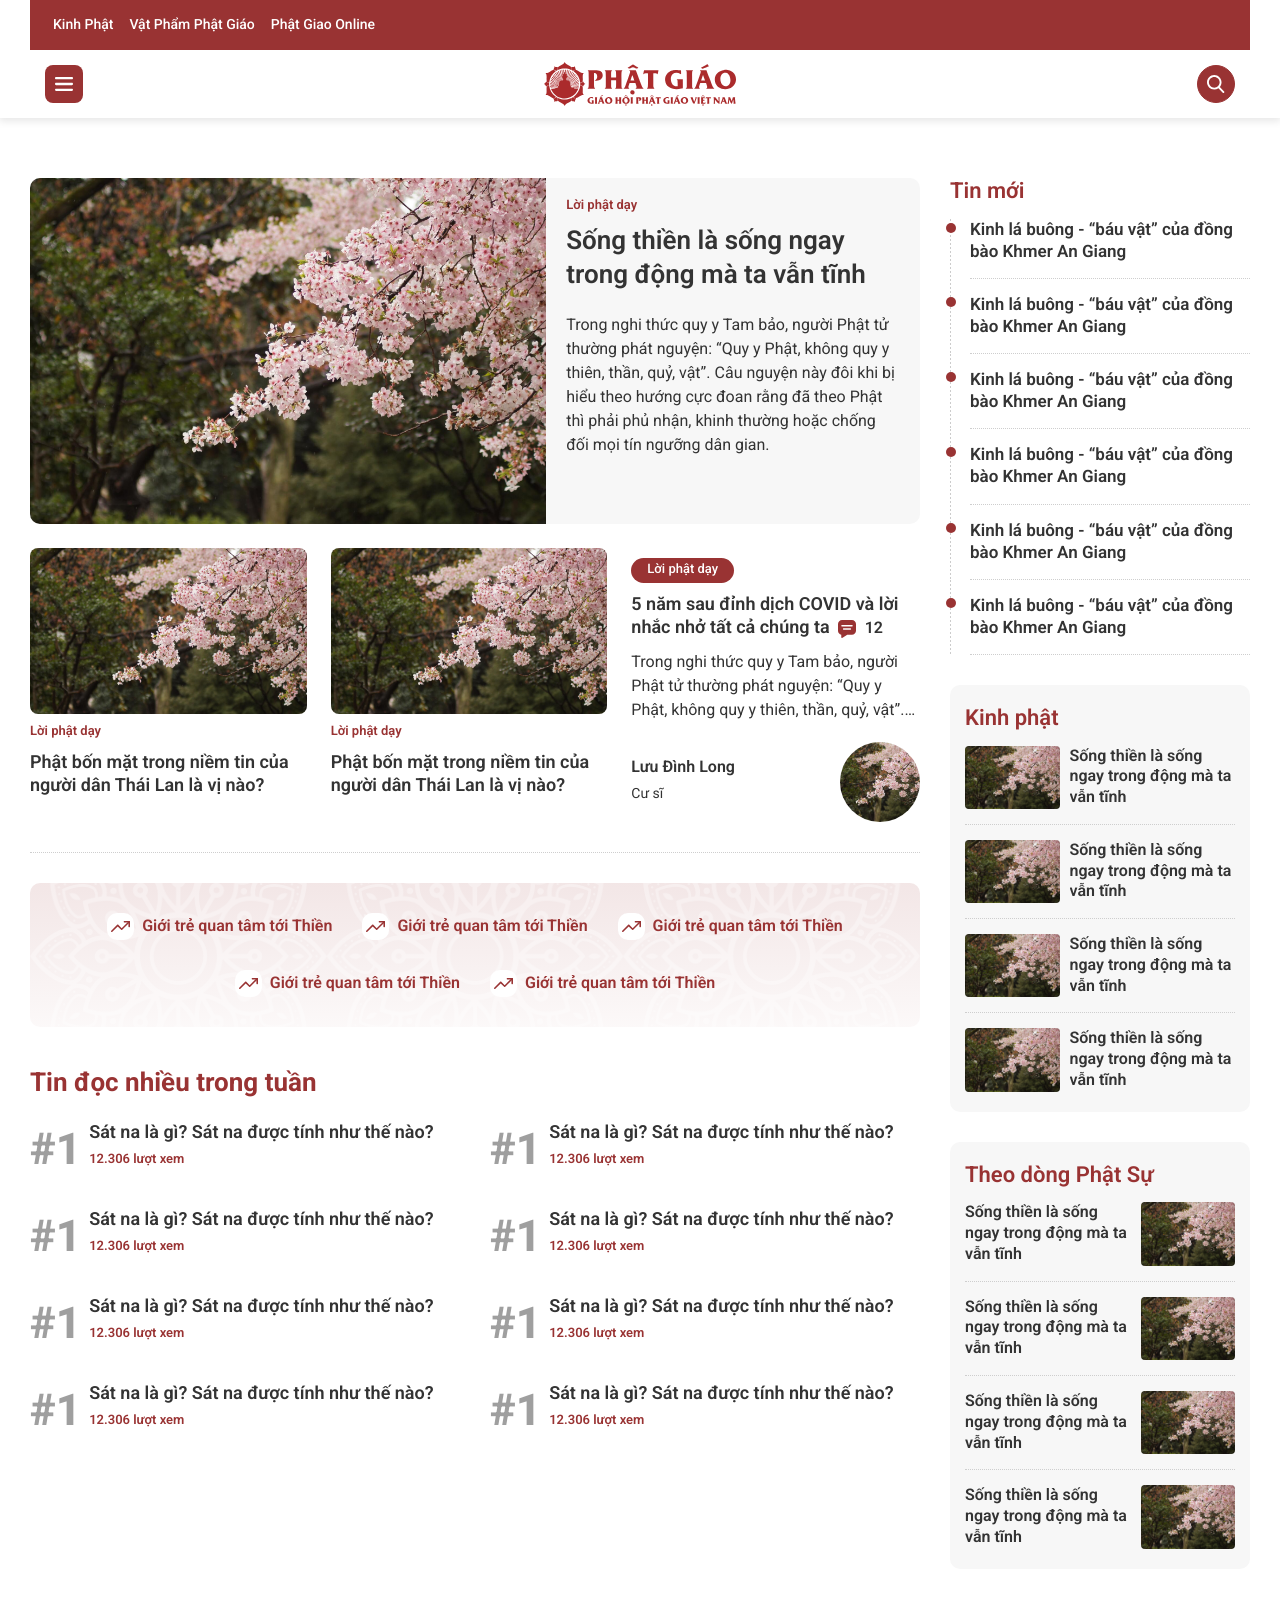
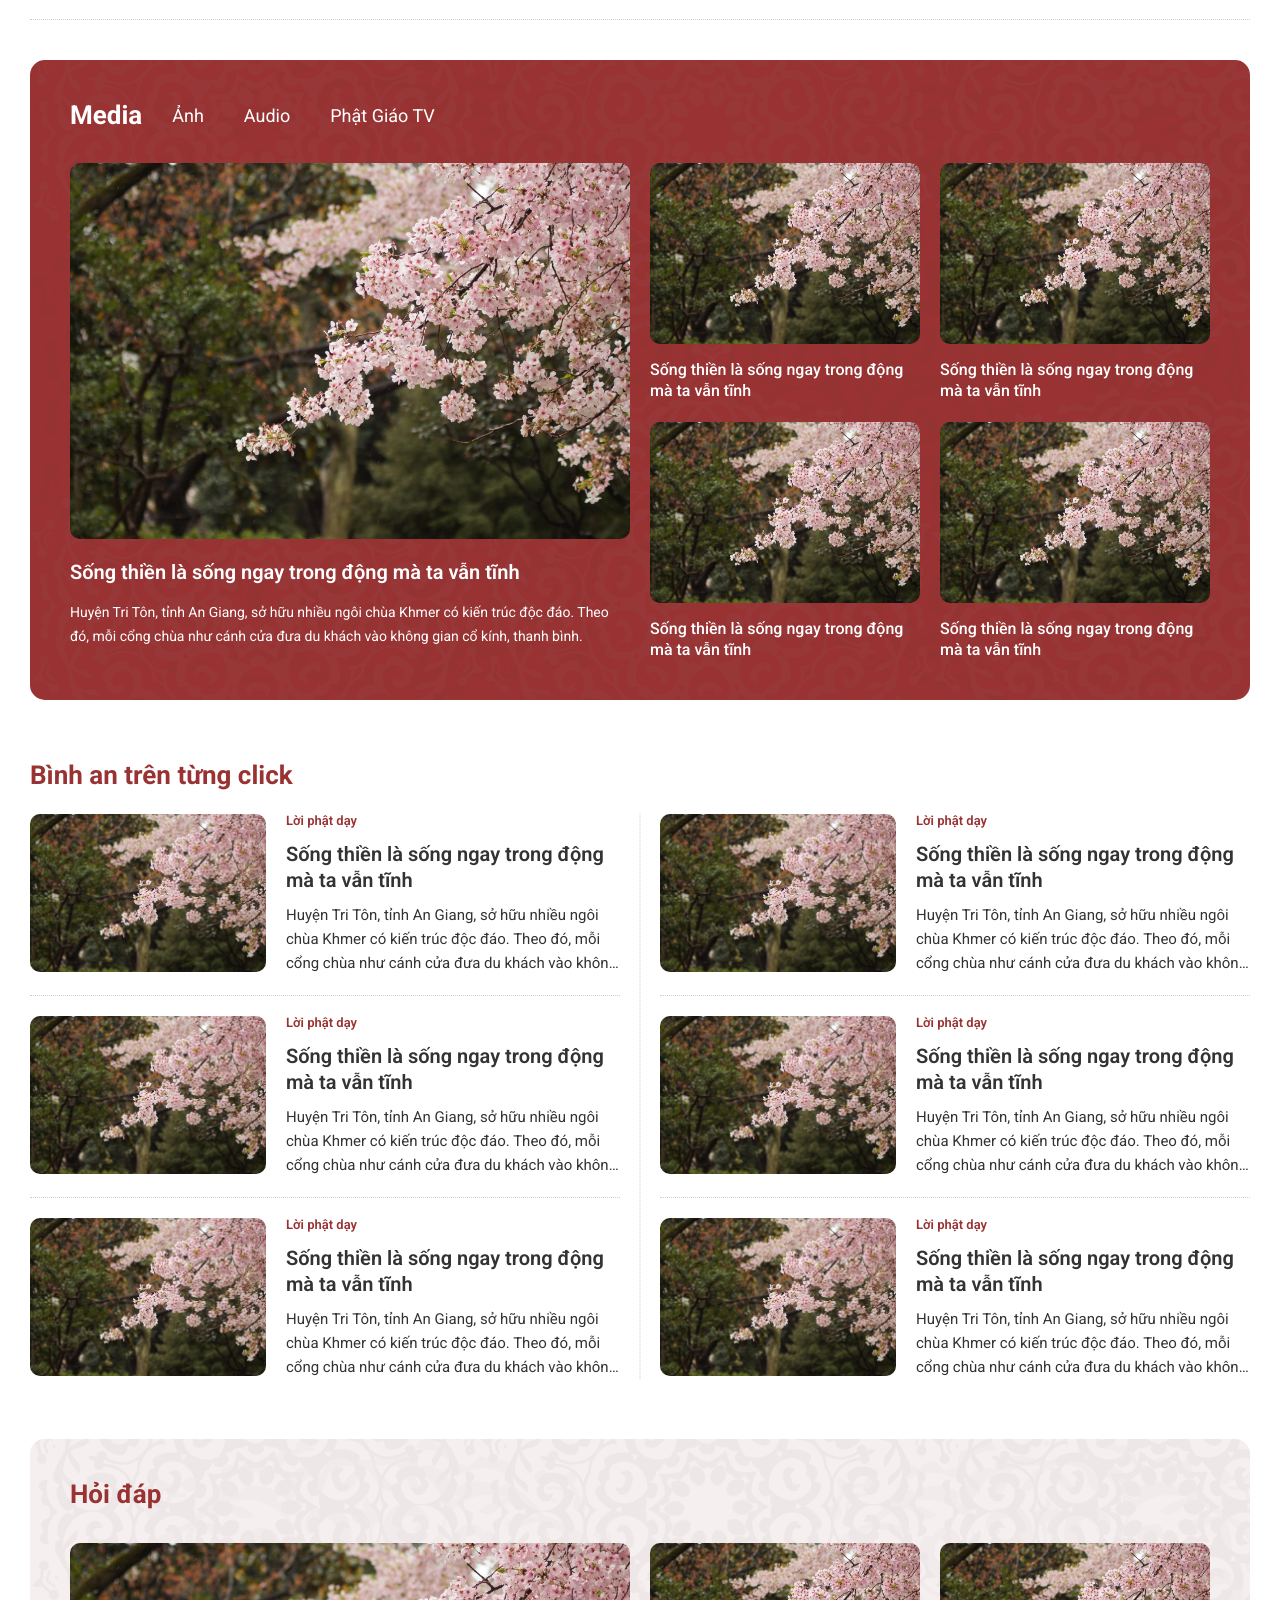
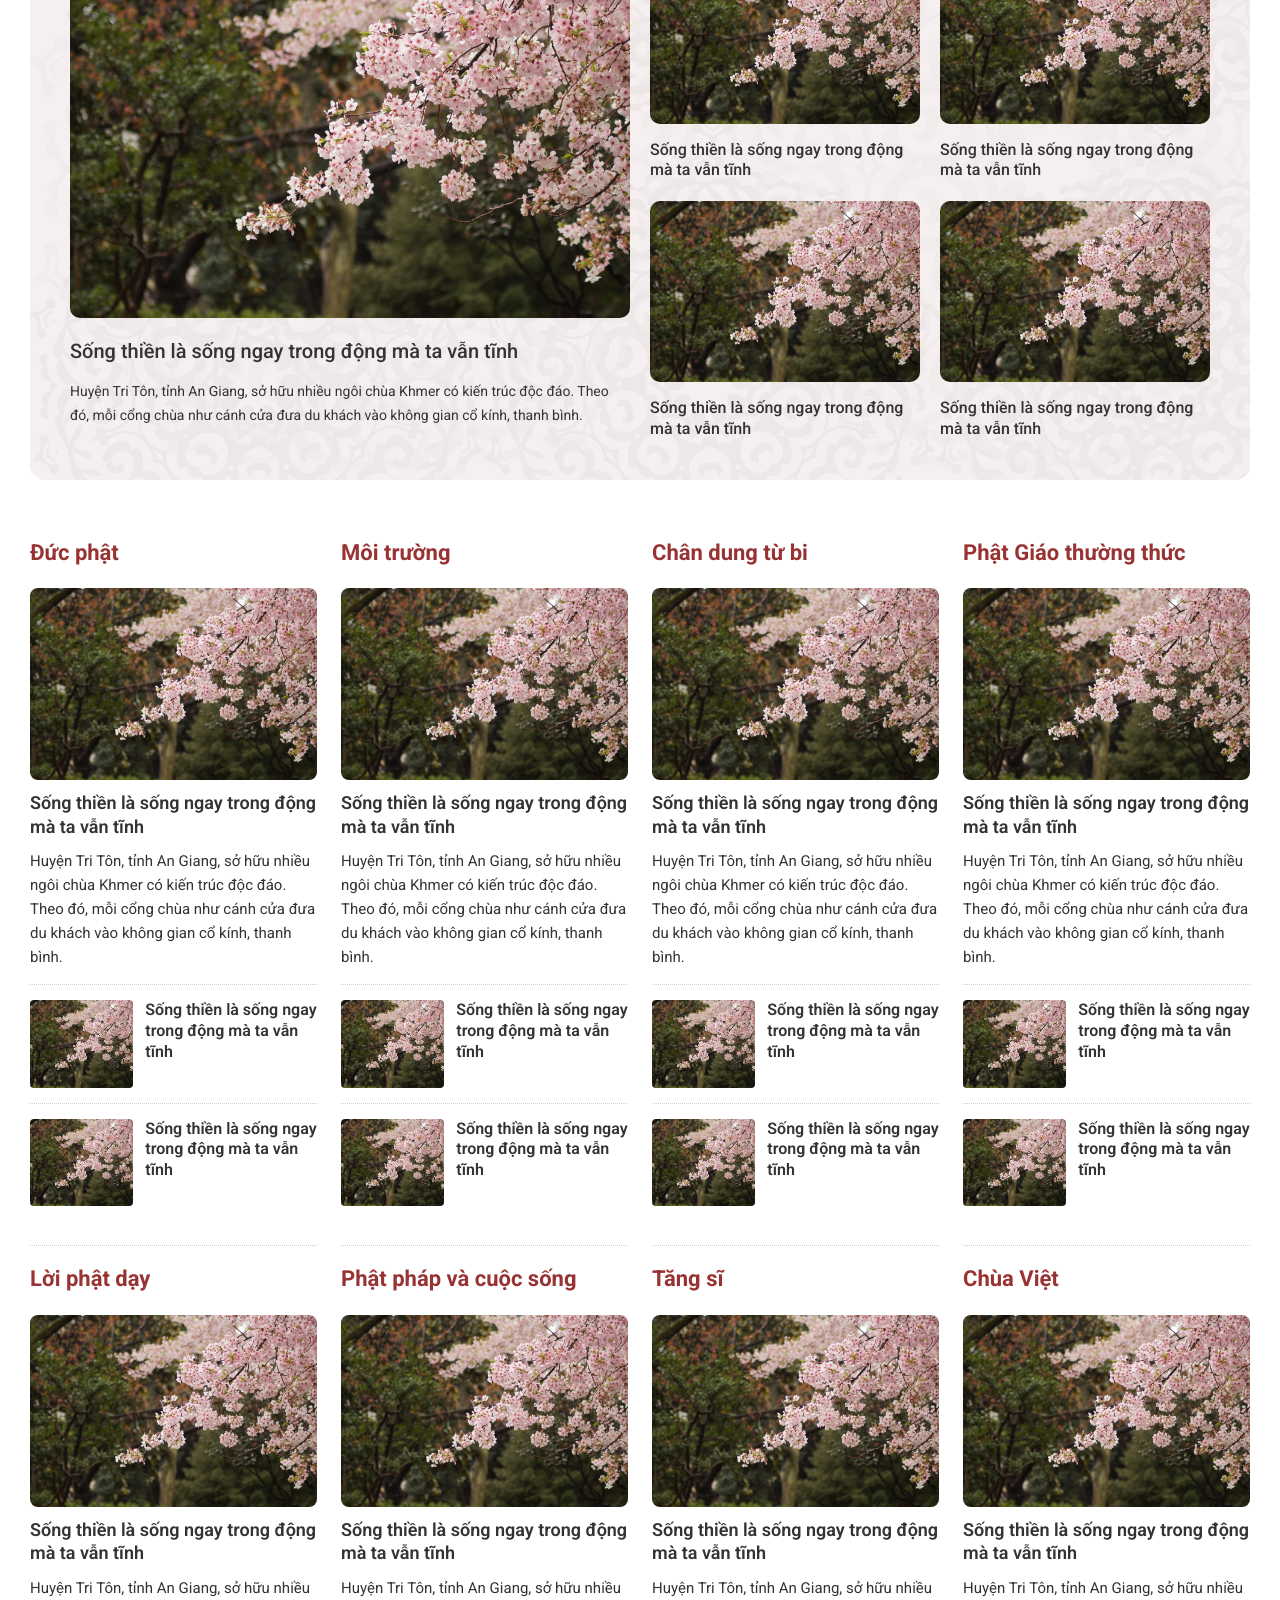
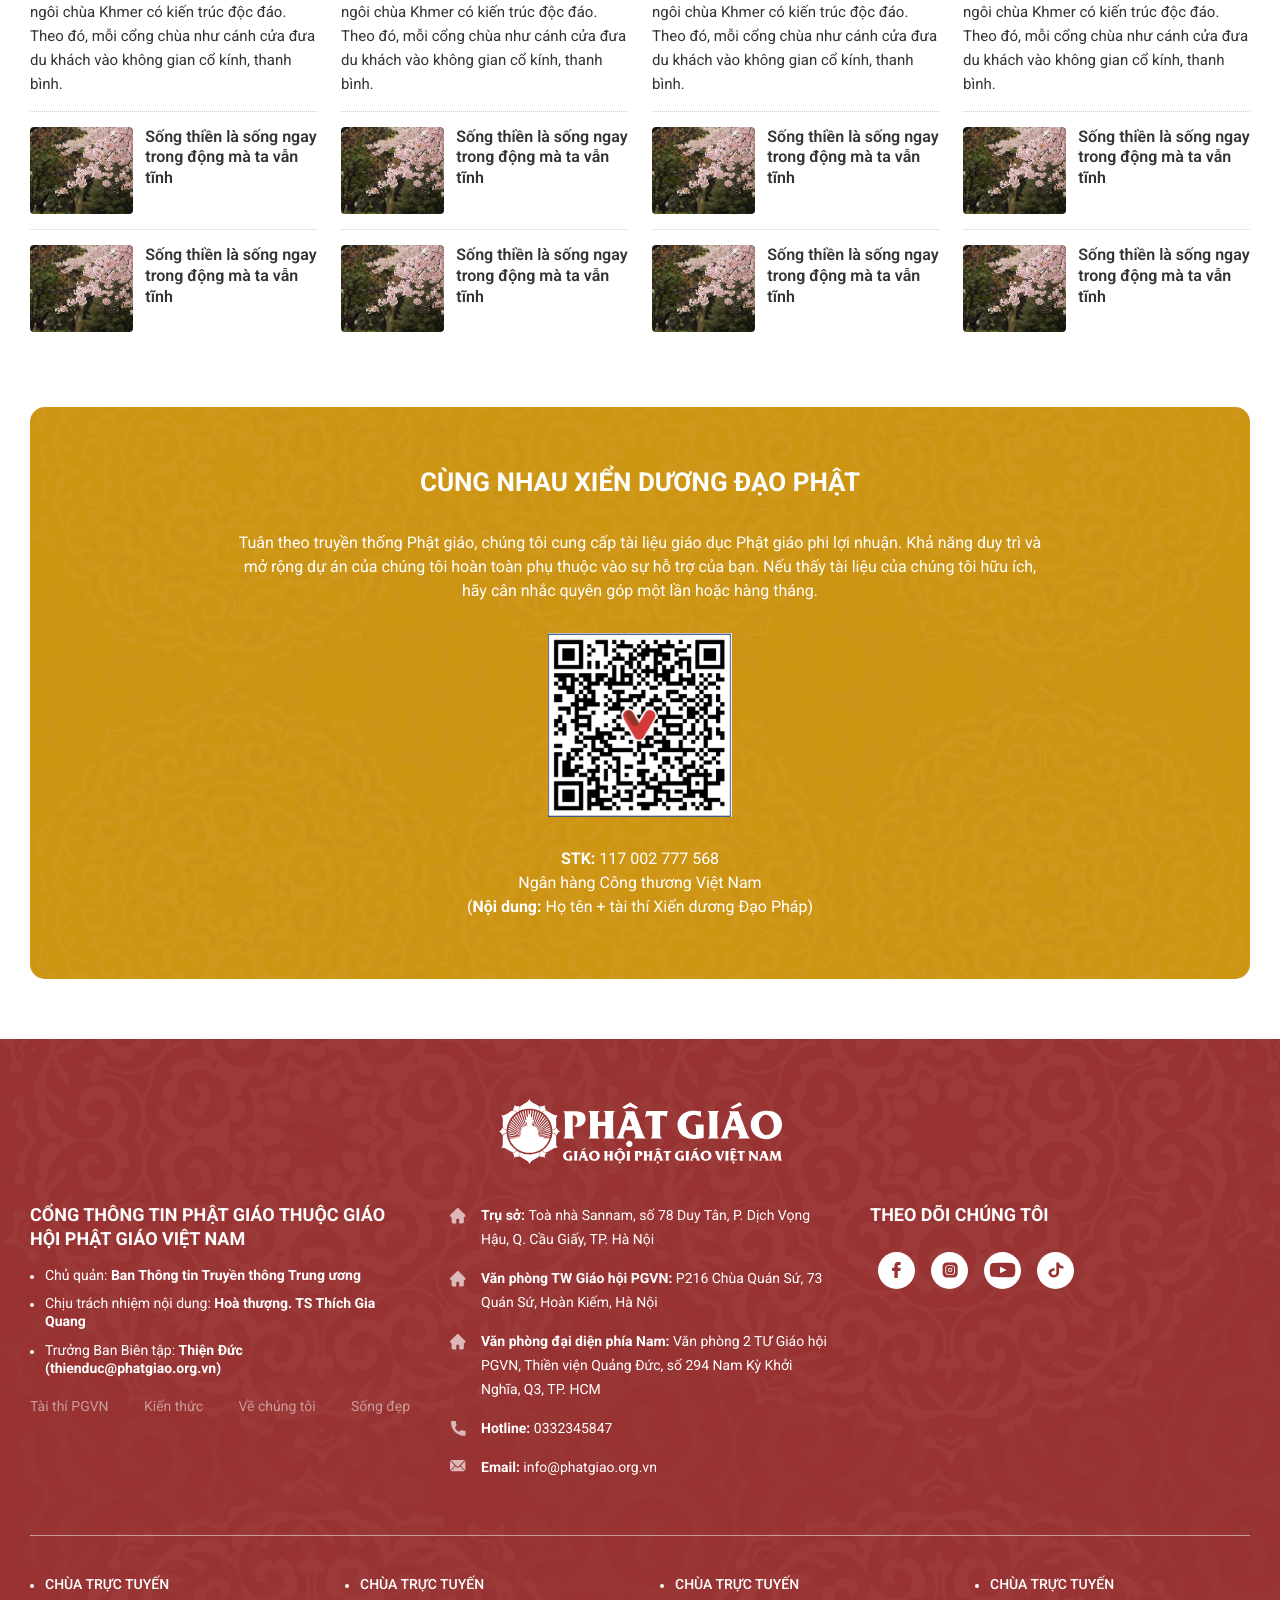
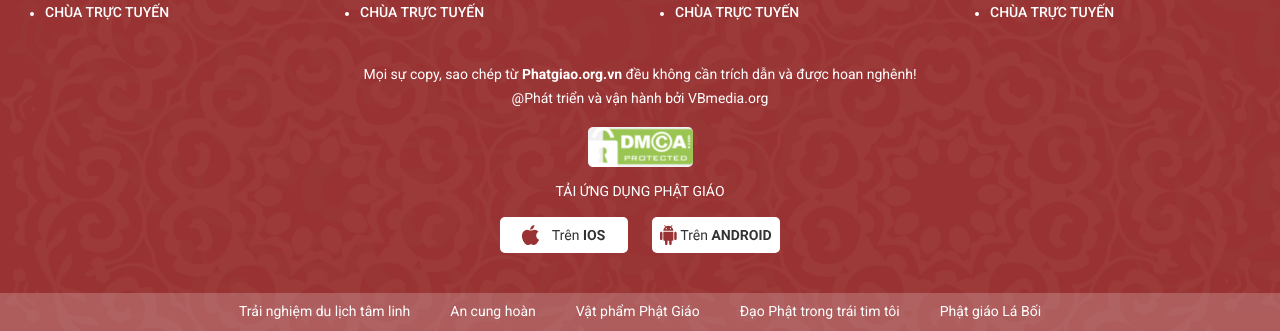
==== index.html @ 1880392a "8/9" ====
<!DOCTYPE html>
<html lang="vi">
    <head>
        <meta charset="UTF-8" />
        <meta http-equiv="X-UA-Compatible" content="IE=edge" />
        <meta name="viewport" content="width=device-width, initial-scale=1.0" />
        <!-- favicon -->
        <link rel="shortcut icon" href="./images/favicon/favicon.png" type="image/gif" sizes="16x16" />
        <!-- end favicon -->
        <title>Cổng thông tin Phật giáo thuộc Giáo hội Phật giáo Việt Nam</title>
        <!-- font -->
        <link rel="preconnect" href="https://fonts.googleapis.com" />
        <link rel="preconnect" href="https://fonts.gstatic.com" crossorigin />
        <link
            rel="preload"
            href="https://fonts.googleapis.com/css2?family=Roboto:ital,wght@0,100;0,300;0,400;0,500;0,700;0,900;1,100;1,300;1,400;1,500;1,700;1,900&display=swap"
            as="style" onload="this.rel='stylesheet'"
        />
        <!-- end font -->
        <link rel="stylesheet" href="./lib/swiper/swiper-bundle.min.css" />
        <link rel="stylesheet" href="./css/style.css" />
        <script src="./lib/jquery/jquery-3.7.1.min.js"></script>
    </head>

    <body>
        
        <!-- header -->
        <header id="header" class="header relative z-50 shadow js__stickyHeader">
            <!-- pc -->
            <div class="d-3xl-block d-xl-none">
                <div class="header-desk relative z-20">
                    <!-- top -->
                    <div class="header-top bg-white w-wrapper">
                        <div class="header-top__container py-20 w-1220 d-3xl-flex justify-between">
                            <!-- left -->
                            <div class="header-top__left flex-1">
                                <ul class="cate-hot__list d-3xl-flex items-center">
                                    <li class="cate-hot__item">
                                        <a href="#" class="cate-hot__link fs-14 fw-500 text-red-993 capitalize d-3xl-inline-block p-8">Kinh Phật</a>
                                    </li>
                                    <li class="cate-hot__item">
                                        <a href="#" class="cate-hot__link fs-14 fw-500 text-red-993 capitalize d-3xl-inline-block p-8">Vật Phẩm Phật Giáo</a>
                                    </li>
                                    <li class="cate-hot__item">
                                        <a href="#" class="cate-hot__link fs-14 fw-500 text-red-993 capitalize d-3xl-inline-block p-8">Phật Giao Online</a>
                                    </li>
                                </ul>
                            </div>
                            <!-- end left -->
                            
                            <!-- center -->
                            <div class="header-top__center flex-1 d-3xl-flex items-center justify-center">
                                <a href="#" class="logo">
                                    <img src="./images/svg/logo.svg" alt="" class="logo-img">
                                </a>
                            </div>
                            <!-- end center -->
                            
                            <!-- right -->
                            <div class="header-top__right flex-1 d-3xl-flex items-center justify-end">
                                <!-- social -->
                                <ul class="social d-3xl-flex items-center justify-center">
                                    <li class="social-item">
                                        <a href="#" class="social-link">
                                            <img src="./images/svg/fb-red.svg" alt="" class="social-icon">
                                        </a>
                                    </li>
                                    <li class="social-item">
                                        <a href="#" class="social-link">
                                            <img src="./images/svg/insta-red.svg" alt="" class="social-icon">
                                        </a>
                                    </li>
                                    <li class="social-item">
                                        <a href="#" class="social-link">
                                            <img src="./images/svg/ytb-red.svg" alt="" class="social-icon">
                                        </a>
                                    </li>
                                    <li class="social-item">
                                        <a href="#" class="social-link">
                                            <img src="./images/svg/tiktok-red.svg" alt="" class="social-icon">
                                        </a>
                                    </li>
                                    
                                </ul>
                                <!-- end social -->
                            </div>
                            <!-- end right -->
                        </div>
                    </div>
                    <!-- end top -->

                    <!-- menu -->
                    <div class="header-menu bg-white w-wrapper">
                        <div class="header-menu__container w-1220 d-3xl-flex justify-between">
                            <!-- navbar -->
                            <nav class="navbar flex-1">
                                <ul class="navbar-wrapper d-3xl-flex items-center gap-30 justify-between">
                                    <li class="navbar-item">
                                        <a href="#" class="icon-20">
                                            <img src="./images/svg/home-red.svg" alt="" class="">
                                        </a>
                                    </li>
                                    <li class="navbar-item">
                                        <div class="navbar-item__heading d-3xl-flex items-center uppercase fw-600 fs-14">
                                            <a href="#" class="navbar-item__text flex-1 d-3xl-inline-block">Tin tức</a>
                                            <div class="navbar-item__icon flex-0">
                                                <img src="./images/svg/arrow-down-gray.svg" alt="">
                                            </div>
                                        </div>
                                        <ul class="navbar-dropdown fs-14 scroll">
                                            <li class="navbar-dropdown__item">
                                                <a href="#" class="navbar-dropdown__link">Trong nước</a>
                                            </li>
                                            <li class="navbar-dropdown__item">
                                                <a href="#" class="navbar-dropdown__link">Quốc tế</a>
                                            </li>
                                            <li class="navbar-dropdown__item">
                                                <a href="#" class="navbar-dropdown__link">Tin phật sự</a>
                                            </li>
                                            <li class="navbar-dropdown__item">
                                                <a href="#" class="navbar-dropdown__link">Tin mới</a>
                                            </li>
                                        </ul>
                                    </li>
                                    <li class="navbar-item">
                                        <div class="navbar-item__heading d-3xl-flex items-center uppercase fw-600 fs-14">
                                            <a href="#" class="navbar-item__text flex-1 d-3xl-inline-block">Xiển dương phật pháp</a>
                                            <div class="navbar-item__icon flex-0">
                                                <img src="./images/svg/arrow-down-gray.svg" alt="">
                                            </div>
                                        </div>
                                        <ul class="navbar-dropdown fs-14 scroll">
                                            <li class="navbar-dropdown__item">
                                                <a href="#" class="navbar-dropdown__link">Trong nước</a>
                                            </li>
                                            <li class="navbar-dropdown__item">
                                                <a href="#" class="navbar-dropdown__link">Quốc tế</a>
                                            </li>
                                            <li class="navbar-dropdown__item">
                                                <a href="#" class="navbar-dropdown__link">Tin phật sự</a>
                                            </li>
                                            <li class="navbar-dropdown__item">
                                                <a href="#" class="navbar-dropdown__link">Tin mới</a>
                                            </li>
                                        </ul>
                                    </li>
                                    <li class="navbar-item">
                                        <div class="navbar-item__heading d-3xl-flex items-center uppercase fw-600 fs-14">
                                            <a href="#" class="navbar-item__text flex-1 d-3xl-inline-block">Đức phật</a>
                                        </div>
                                    </li>
                                    <li class="navbar-item">
                                        <div class="navbar-item__heading d-3xl-flex items-center uppercase fw-600 fs-14">
                                            <a href="#" class="navbar-item__text flex-1 d-3xl-inline-block">Kinh sách</a>
                                        </div>
                                    </li>
                                    <li class="navbar-item">
                                        <div class="navbar-item__heading d-3xl-flex items-center uppercase fw-600 fs-14">
                                            <a href="#" class="navbar-item__text flex-1 d-3xl-inline-block">Giáo hội</a>
                                        </div>
                                    </li>
                                    <li class="navbar-item">
                                        <div class="navbar-item__heading d-3xl-flex items-center uppercase fw-600 fs-14">
                                            <a href="#" class="navbar-item__text flex-1 d-3xl-inline-block">Media</a>
                                        </div>
                                    </li>
                                    <li class="navbar-item">
                                        <div class="navbar-item__heading d-3xl-flex items-center uppercase fw-600 fs-14">
                                            <a href="#" class="navbar-item__text flex-1 d-3xl-inline-block">Môi trường</a>
                                        </div>
                                    </li>

                                    <li class="navbar-item navbar-more  js__navbarMore">
                                        <div class="navbar-more__icon js__navbarMoreIcon">
                                            <div class="bar">
                                                <img src="./images/svg/bar.svg" alt="">
                                            </div>
                                            <div class="close">
                                                <img src="./images/svg/close.svg" alt="">
                                            </div>
                                        </div>
                                        
                                    </li>
                                </ul>
                            </nav>
                            <!-- end navbar -->

                            <!-- extend -->
                            <div class="navbar-more__content w-wrapper js__navbarMoreContent">
                                <div class="navbar-more__inner w-1220 scroll">
                                    <ul class="navbar-more__list d-3xl-grid gap-24">
                                        <li class="navbar-more__item">
                                            <div class="navbar-more__title"><a href="#">Cate 1</a></div>
                                            <ul class="navbar-more__children">
                                                <li><a href="#">Cate 2</a></li>
                                                <li><a href="#">Cate 2</a></li>
                                                <li><a href="#">Cate 2</a></li>
                                                <li><a href="#">Cate 2</a></li>
                                            </ul>
                                        </li>
                                        <li class="navbar-more__item">
                                            <div class="navbar-more__title"><a href="#">Cate 1</a></div>
                                            <ul class="navbar-more__children">
                                                <li><a href="#">Cate 2</a></li>
                                                <li><a href="#">Cate 2</a></li>
                                                <li><a href="#">Cate 2</a></li>
                                                <li><a href="#">Cate 2</a></li>
                                            </ul>
                                        </li>
                                        <li class="navbar-more__item">
                                            <div class="navbar-more__title"><a href="#">Cate 1</a></div>
                                            <ul class="navbar-more__children">
                                                <li><a href="#">Cate 2</a></li>
                                                <li><a href="#">Cate 2</a></li>
                                                <li><a href="#">Cate 2</a></li>
                                                <li><a href="#">Cate 2</a></li>
                                            </ul>
                                        </li>
                                        <li class="navbar-more__item">
                                            <div class="navbar-more__title"><a href="#">Cate 1</a></div>
                                            <ul class="navbar-more__children">
                                                <li><a href="#">Cate 2</a></li>
                                                <li><a href="#">Cate 2</a></li>
                                                <li><a href="#">Cate 2</a></li>
                                                <li><a href="#">Cate 2</a></li>
                                            </ul>
                                        </li>
                                        <li class="navbar-more__item">
                                            <div class="navbar-more__title"><a href="#">Cate 1</a></div>
                                            <ul class="navbar-more__children">
                                                <li><a href="#">Cate 2</a></li>
                                                <li><a href="#">Cate 2</a></li>
                                                <li><a href="#">Cate 2</a></li>
                                                <li><a href="#">Cate 2</a></li>
                                            </ul>
                                        </li>
                                        <li class="navbar-more__item">
                                            <div class="navbar-more__title"><a href="#">Cate 1</a></div>
                                            <ul class="navbar-more__children">
                                                <li><a href="#">Cate 2</a></li>
                                                <li><a href="#">Cate 2</a></li>
                                                <li><a href="#">Cate 2</a></li>
                                                <li><a href="#">Cate 2</a></li>
                                            </ul>
                                        </li>
                                    </ul>
                                </div>
                            </div>
                            <!-- end extend -->

                            <!-- search -->
                            <div class="search flex-0 d-3xl-flex items-center ml-40 mr-3xl--10 js__searchDesk">
                                <!-- icon -->
                                <div class="search-icon icon-20 d-3xl-flex items-center p-10 js__searchIconDesk pointer">
                                    <img src="./images/svg/search.svg" alt="">
                                </div>
                                <!-- end icon -->
                                <div class="search-content js__searchContentDesk">
                                    <form action="search-form">
                                        <div class="search-group">
                                            <input type="text" class="search-input js__searchInputDesk" placeholder="Tìm kiếm...">
                                        </div>
                                    </form>
                                </div>
                            </div>
                            <!-- end search -->
                        </div>
                    </div>
                    <!-- end menu -->
                </div>
            </div>
            <!-- end pc -->
             
            <!-- mb -->
            <div class="d-3xl-none d-xl-block">
                <div class="header-mb relative z-10">
                    <!-- top -->
                    <div class="header-mb__top w-wrapper w-1220 bg-red-993 py-8">
                        <div class="header-mb__top-wrapper">
                            <ul class="cate-hot__list d-3xl-flex items-center">
                                <li class="cate-hot__item">
                                    <a href="#" class="cate-hot__link fs-14 fw-500 text-white capitalize d-3xl-inline-block p-8">Kinh Phật</a>
                                </li>
                                <li class="cate-hot__item">
                                    <a href="#" class="cate-hot__link fs-14 fw-500 text-white capitalize d-3xl-inline-block p-8">Vật Phẩm Phật Giáo</a>
                                </li>
                                <li class="cate-hot__item">
                                    <a href="#" class="cate-hot__link fs-14 fw-500 text-white capitalize d-3xl-inline-block p-8">Phật Giao Online</a>
                                </li>
                            </ul>
                        </div>
                    </div>
                    <!-- end top -->
                    <div class="header-mb__bot w-wrapper w-1220 bg-white py-12">
                        <!-- menu -->
                        <div class="header-mb__menu d-3xl-flex items-center justify-between">
                            <!-- left -->
                            <div class="header-mb__left flex-0">
                                <!-- submenu -->
                                <div class="sub-menu">
                                    <!-- icon bar -->
                                    <div class="icon-bar js__clickShowMenuMb bg-red-993">
                                        <img src="./images/svg/bar-w.svg" alt="">
                                    </div>
                                    <!-- end icon bar -->
                                    <!-- content -->
                                    <div class="sub-menu__content">
                                        <!-- close -->
                                        <div class="sub-menu__close js__closeSubMenu d-3xl-flex items-center">
                                            <img src="./images/svg/close-w.svg" alt="">
                                        </div>
                                        <!-- end close -->
    
                                        <div class="sub-menu__container">
                                            <!-- list -->
                                            <div class="sub-menu__list">
                                                <!-- item -->
                                                <div class="sub-menu__item px-20">
                                                    <!-- heading -->
                                                    <div class="heading-sub d-3xl-flex items-center justify-between py-8 text-red-993">
                                                        <h3 class="heading-sub__title fs-14 fw-500 uppercase">
                                                            <a href="#">Tin tức</a>
                                                        </h3>
                                                        <div class="heading-sub__arrow js__dropDown">
                                                            <img src="./images/svg/arrow-down-gray.svg" alt="">
                                                        </div>
                                                    </div>
                                                    <!-- end heading -->
    
                                                    <!-- sub menu list -->
                                                    <ul class="list-sub js__listSubMenu">
                                                        <li class="item-sub">
                                                            <a href="#" class="item-sub__link fs-16">Release Calender</a>
                                                        </li>
                                                        <li class="item-sub">
                                                            <a href="#" class="item-sub__link fs-16">Release Calender</a>
                                                        </li>
                                                        <li class="item-sub">
                                                            <a href="#" class="item-sub__link fs-16">Release Calender</a>
                                                        </li>
                                                    </ul>
                                                    <!-- end sub menu list -->
                                                </div>
                                                <!-- end item -->
                                                <!-- item -->
                                                <div class="sub-menu__item px-20">
                                                    <!-- heading -->
                                                    <div class="heading-sub d-3xl-flex items-center justify-between py-8 text-red-993">
                                                        <h3 class="heading-sub__title fs-14 fw-500 uppercase">
                                                            <a href="#">Tin tức</a>
                                                        </h3>
                                                        <div class="heading-sub__arrow js__dropDown">
                                                            <img src="./images/svg/arrow-down-gray.svg" alt="">
                                                        </div>
                                                    </div>
                                                    <!-- end heading -->
    
                                                    <!-- sub menu list -->
                                                    <ul class="list-sub js__listSubMenu">
                                                        <li class="item-sub">
                                                            <a href="#" class="item-sub__link fs-16">Release Calender</a>
                                                        </li>
                                                        <li class="item-sub">
                                                            <a href="#" class="item-sub__link fs-16">Release Calender</a>
                                                        </li>
                                                        <li class="item-sub">
                                                            <a href="#" class="item-sub__link fs-16">Release Calender</a>
                                                        </li>
                                                    </ul>
                                                    <!-- end sub menu list -->
                                                </div>
                                                <!-- end item -->
                                                <!-- item -->
                                                <div class="sub-menu__item px-20">
                                                    <!-- heading -->
                                                    <div class="heading-sub d-3xl-flex items-center justify-between py-8 text-red-993">
                                                        <h3 class="heading-sub__title fs-14 fw-500 uppercase">
                                                            <a href="#">Tin tức</a>
                                                        </h3>
                                                        <div class="heading-sub__arrow js__dropDown">
                                                            <img src="./images/svg/arrow-down-gray.svg" alt="">
                                                        </div>
                                                    </div>
                                                    <!-- end heading -->
    
                                                    <!-- sub menu list -->
                                                    <ul class="list-sub js__listSubMenu">
                                                        <li class="item-sub">
                                                            <a href="#" class="item-sub__link fs-16">Release Calender</a>
                                                        </li>
                                                        <li class="item-sub">
                                                            <a href="#" class="item-sub__link fs-16">Release Calender</a>
                                                        </li>
                                                        <li class="item-sub">
                                                            <a href="#" class="item-sub__link fs-16">Release Calender</a>
                                                        </li>
                                                    </ul>
                                                    <!-- end sub menu list -->
                                                </div>
                                                <!-- end item -->
                                               
                                               
                                            </div>
                                            <!-- end list -->
                                        </div>
                                    </div>
                                    <!-- end content -->
                                    <div class="overlay js__overlay"></div>
                                </div>
                                <!-- end submenu -->
                            </div>
                            <!-- end left -->
                            <!-- center -->
                            <div class="header-mb__center flex-1 d-3xl-flex items-center justify-center">
                                <a href="#" class="logo">
                                    <img src="./images/svg/logo.svg" alt="" class="logo-img">
                                </a>
                            </div>
                            <!-- end center -->
                            <!-- right -->
                            <div class="header-mb__right flex-0">
                                <div class="search-mb">
                                    <div class="search-mb__icon js__searchMb">
                                        <img src="./images/svg/search-w.svg" alt="">
                                    </div>
                                    <!-- form -->
                                    <div class="header-search-mb__form h-60 w-full js__formSearchMb">
                                        <form action="" class="w-full h-full">
                                            <div class="relative w-full h-full">
                                                <input type="text" class="header-search-input w-full h-full p-8 fs-16 js__focusSearchMb" placeholder="Search...">
                                                <div class="header-search-btn absolute h-full d-3xl-flex items-center p-8 js__closeSearchMb icon-20">
                                                    <img src="./images/svg/close.svg" alt="">
                                                </div>
                                            </div>
                                        </form>
                                    </div>
                                    <!-- end form -->
                                </div>
                            </div>
                            <!-- end right -->
                        </div>
                        <!-- end menu -->
                    </div>
                    </div>
                </div>
            </div>
            <!-- end mb -->

        </header>
        <!-- end header -->
        <!-- main -->
        <main id="main" class="main">

            <!-- pc -->
            <div class="d-3xl-block d-md-none">
                <!-- primary -->
                <section class="section-primary-2 relative w-wrapper z-20 over-hidden">
                    <div class="section-primary-2__container w-1220 w-md-500 block-primary d-3xl-flex d-md-block pt-3xl-60 pb-20 py-md-30 border-b-dotted-ce">
                        <!-- left -->
                        <div class="section-primary-2__left block-primary__left flex-1">
                            <!-- box one -->
                            <div class="box-one pb-30 mb-30 border-b-dotted-ce pb-md-20 mb-md-0 border-b-md-none">
                                <!-- top -->
                                <div class="box-one__top mb-md-20 pb-md-20 border-b-md-ce">
                                    <!-- article -->
                                    <div class="article-large d-3xl-flex d-md-block border-10 border-md-0 over-hidden">
                                        <!-- img  -->
                                        <div class="article-img w-58 w-md-full flex-0 border-md-8 over-hidden">
                                            <a href="#" class="ratio-3x2">
                                                <img loading="lazy" class="article-inner__img" src="./images/2.jpg" width="" height="" alt="">
                                            </a>
                                        </div>
                                        <!-- end img -->
        
                                        <!-- content -->
                                        <div class="article-content p-20 p-md-0 pt-md-12 flex-1 bg-gray-f7 bg-md-white">
                                            <div class="article-cate fs-13 text-red-993 fw-600">
                                                <a href="#">Lời phật dạy</a>
                                            </div>
                                            <h1 class="article-title fs-26 fs-md-22 text-gray-33 fw-600 fix-text5 mt-10">
                                                <a href="#" class="fix-text3">Sống thiền là sống ngay trong động mà ta vẫn tĩnh</a>
                                            </h1>
                                            <div class="article-des fix-text6 text-gray-33 fs-16 mt-20 mt-md-10">
                                                <p>Trong nghi thức quy y Tam bảo, người Phật tử thường phát nguyện: “Quy y Phật, không quy y thiên, thần, quỷ, vật”. Câu nguyện này đôi khi bị hiểu theo hướng cực đoan rằng đã theo Phật thì phải phủ nhận, khinh thường hoặc chống đối mọi tín ngưỡng dân gian.</p>
                                            </div>
                                        </div>
                                        <!-- end content -->
                                    </div>
                                    <!-- end article -->
                                </div>
                                <!-- end top -->

                                <!-- bot -->
                                <div class="box-one__bot d-3xl-flex gap-24 d-md-block mt-24 mt-md-0">
                                    <!-- medium -->
                                    <div class="article-medium d-3xl-grid col-2 gap-24 d-md-block flex-2 flex-md-1 last-article">
                                        <!-- article -->
                                        <div class="article py-md-20 border-b-md-ce">
                                            <!-- img  -->
                                            <div class="article-img border-8 over-hidden">
                                                <a href="#" class="ratio-15x9">
                                                    <img loading="lazy" class="article-inner__img" src="./images/2.jpg" width="" height="" alt="">
                                                </a>
                                            </div>
                                            <!-- end img -->
            
                                            <!-- content -->
                                            <div class="article-content pt-10">
                                                <div class="article-cate fs-13 text-red-993 fw-600">
                                                    <a href="#">Lời phật dạy</a>
                                                </div>
                                                <h2 class="article-title fs-18 text-gray-33 fw-600 fix-text5 mt-10">
                                                    <a href="#" class="fix-text3">Phật bốn mặt trong niềm tin của người dân Thái Lan là vị nào?</a>
                                                </h2>
                                                
                                            </div>
                                            <!-- end content -->
                                        </div>
                                        <!-- end article -->
                                        <!-- article -->
                                        <div class="article py-md-20 border-b-md-ce">
                                            <!-- img  -->
                                            <div class="article-img border-8 over-hidden">
                                                <a href="#" class="ratio-15x9">
                                                    <img loading="lazy" class="article-inner__img" src="./images/2.jpg" width="" height="" alt="">
                                                </a>
                                            </div>
                                            <!-- end img -->
            
                                            <!-- content -->
                                            <div class="article-content pt-10">
                                                <div class="article-cate fs-13 text-red-993 fw-600">
                                                    <a href="#">Lời phật dạy</a>
                                                </div>
                                                <h2 class="article-title fs-18 text-gray-33 fw-600 fix-text5 mt-10">
                                                    <a href="#" class="fix-text3">Phật bốn mặt trong niềm tin của người dân Thái Lan là vị nào?</a>
                                                </h2>
                                                
                                            </div>
                                            <!-- end content -->
                                        </div>
                                        <!-- end article -->
                                    </div>
                                    <!-- end medium -->

                                    <!-- box one author -->
                                    <div class="box-one__author px-md-15 py-md-20 bg-md-linear-f5 border-md-8 over-hidden flex-1 mt-md-20">
                                        <div class="article">
                                            <!-- content -->
                                            <div class="article-content pt-10">
                                                <div class="article-cate fw-500 d-3xl-inline-block fs-13 text-white link-inherit">
                                                    <a href="#" class="d-3xl-flex items-center justify-center py-4 px-16 bg-red-993 border-999">Lời phật dạy</a>
                                                </div>
                                                <h3 class="article-title fs-18 text-gray-33 fw-600 fix-text5 mt-10">
                                                    <a href="#" class="d-3xl-inline">5 năm sau đỉnh dịch COVID và lời nhắc nhở tất cả chúng ta</a>
                                                    <div class="d-3xl-inline mx-4">
                                                        <img src="./images/svg/cmt-red.svg" alt="" class="d-3xl-inline vertical-middle">
                                                    </div>
                                                    <span class="fs-16">12</span>
                                                </h3>
                                                <div class="article-des fix-text3 text-gray-33 fs-16 mt-10">
                                                    <p>Trong nghi thức quy y Tam bảo, người Phật tử thường phát nguyện: “Quy y Phật, không quy y thiên, thần, quỷ, vật”. Câu nguyện này đôi khi bị hiểu theo hướng cực đoan rằng đã theo Phật thì phải phủ nhận, khinh thường hoặc chống đối mọi tín ngưỡng dân gian.</p>
                                                </div>
                                                
                                            </div>
                                            <!-- end content -->
                                            <!-- author  -->
                                            <div class="article-author d-3xl-flex items-center justify-between mt-20">
                                                <!-- info -->
                                                <div class="author-info flex-1 pr-10">
                                                    <h3 class="author-name fs-16 fw-600">
                                                        <a href="#">Lưu Đình Long</a>
                                                    </h3>
                                                    <div class="author-positon fs-14 mt-4">
                                                        <p>Cư sĩ</p>
                                                    </div>
                                                </div>
                                                <!-- end info -->
                                                <!-- avatar -->
                                                <div class="author-avatar flex-0 w-80px border-999 over-hidden">
                                                    <a href="#" class="ratio-1x1">
                                                    <img loading="lazy" class="article-inner__img" src="./images/2.jpg" width="" height="" alt="">
                                                </a>
                                                </div>
                                                <!-- end avatar -->
                                                
                                            </div>
                                            <!-- end author -->
            
                                        </div>
                                    </div>
                                    <!-- end box one author -->

                                </div>
                                <!-- end bot -->
                            </div>
                            <!-- end box one -->

                            <!-- box two -->
                            <div class="box-two mt-30 p-30 mt-md-0 px-md-15 relative bg-linear-red-99 border-10 border-md-0 over-hidden ml-md--15 mr-md--15 ">
                                <!-- bg -->
                                <div class="box-two__bg inset-0 absolute">
                                    <img src="./images/patten-5.png" alt="">
                                </div>
                                <!-- end bg -->
                                <!-- content -->
                                <div class="box-two__content relative">
                                    <div class="article-list d-3xl-flex flex-wrap flex-md-nowrap gap-30 items-center justify-center justify-md-start w-full scroll-hidden">
                                        <!-- article -->
                                        <div class="article d-3xl-flex items-center">
                                            <!-- img  -->
                                            <div class="article-img over-hidden border-10 flex-0">
                                                <img loading="lazy" class="article-inner__img" src="./images/svg/index-red.svg" width="" height="" alt="">
                                            </div>
                                            <!-- end img -->
            
                                            <!-- content -->
                                            <div class="article-content pl-8 flex-1">
                                                <h3 class="article-title fs-16 text-red-993 fw-600 fix-text5">
                                                    <a href="#" class="color-inherit">Giới trẻ quan tâm tới Thiền</a>
                                                </h3>
                                            </div>
                                            <!-- end content -->
                                        </div>
                                        <!-- end article -->
                                        <!-- article -->
                                        <div class="article d-3xl-flex items-center">
                                            <!-- img  -->
                                            <div class="article-img over-hidden border-10 flex-0">
                                                <img loading="lazy" class="article-inner__img" src="./images/svg/index-red.svg" width="" height="" alt="">
                                            </div>
                                            <!-- end img -->
            
                                            <!-- content -->
                                            <div class="article-content pl-8 flex-1">
                                                <h3 class="article-title fs-16 text-red-993 fw-600 fix-text5">
                                                    <a href="#" class="color-inherit">Giới trẻ quan tâm tới Thiền</a>
                                                </h3>
                                            </div>
                                            <!-- end content -->
                                        </div>
                                        <!-- end article -->
                                        <!-- article -->
                                        <div class="article d-3xl-flex items-center">
                                            <!-- img  -->
                                            <div class="article-img over-hidden border-10 flex-0">
                                                <img loading="lazy" class="article-inner__img" src="./images/svg/index-red.svg" width="" height="" alt="">
                                            </div>
                                            <!-- end img -->
            
                                            <!-- content -->
                                            <div class="article-content pl-8 flex-1">
                                                <h3 class="article-title fs-16 text-red-993 fw-600 fix-text5">
                                                    <a href="#" class="color-inherit">Giới trẻ quan tâm tới Thiền</a>
                                                </h3>
                                            </div>
                                            <!-- end content -->
                                        </div>
                                        <!-- end article -->
                                        <!-- article -->
                                        <div class="article d-3xl-flex items-center">
                                            <!-- img  -->
                                            <div class="article-img over-hidden border-10 flex-0">
                                                <img loading="lazy" class="article-inner__img" src="./images/svg/index-red.svg" width="" height="" alt="">
                                            </div>
                                            <!-- end img -->
            
                                            <!-- content -->
                                            <div class="article-content pl-8 flex-1">
                                                <h3 class="article-title fs-16 text-red-993 fw-600 fix-text5">
                                                    <a href="#" class="color-inherit">Giới trẻ quan tâm tới Thiền</a>
                                                </h3>
                                            </div>
                                            <!-- end content -->
                                        </div>
                                        <!-- end article -->
                                        <!-- article -->
                                        <div class="article d-3xl-flex items-center">
                                            <!-- img  -->
                                            <div class="article-img over-hidden border-10 flex-0">
                                                <img loading="lazy" class="article-inner__img" src="./images/svg/index-red.svg" width="" height="" alt="">
                                            </div>
                                            <!-- end img -->
            
                                            <!-- content -->
                                            <div class="article-content pl-8 flex-1">
                                                <h3 class="article-title fs-16 text-red-993 fw-600 fix-text5">
                                                    <a href="#" class="color-inherit">Giới trẻ quan tâm tới Thiền</a>
                                                </h3>
                                            </div>
                                            <!-- end content -->
                                        </div>
                                        <!-- end article -->

                                    </div>
                                    
                                </div>
                                <!-- end content -->
                            </div>
                            <!-- end box two -->

                            <!-- box three -->
                            <div class="box-three mt-40 mt-md-20">
                                <!-- heading -->
                                <h2 class="heading-one fs-26 text-red-993 fw-700 mb-20">
                                    <a href="#">Tin đọc nhiều trong tuần</a>
                                </h2>
                                <!-- end heading -->

                                <!-- list -->
                                <div class="box-three__list d-3xl-grid d-md-block col-2 gap-30">
                                    <!-- article -->
                                    <div class="article d-3xl-flex mb-md-20">
                                        <!-- number -->
                                        <span class="article-increase text-gray-9f fs-44 fs-md-36 fw-800">#1</span>
                                        <!-- end number -->
                                        <!-- content -->
                                        <div class="article-content flex-1 pl-8">
                                            <h3 class="article-title fs-18 fs-md-16 fw-600">
                                                <a href="#">Sát na là gì? Sát na được tính như thế nào?</a>
                                            </h3>
                                            <p class="article-view d-3xl-block mt-4 fs-13 fw-600 text-red-993">12.306 lượt xem</p>
                                        </div>
                                        <!-- end content -->
                                    </div>
                                    <!-- end article -->
                                    <!-- article -->
                                    <div class="article d-3xl-flex mb-md-20">
                                        <!-- number -->
                                        <span class="article-increase text-gray-9f fs-44 fs-md-36 fw-800">#1</span>
                                        <!-- end number -->
                                        <!-- content -->
                                        <div class="article-content flex-1 pl-8">
                                            <h3 class="article-title fs-18 fs-md-16 fw-600">
                                                <a href="#">Sát na là gì? Sát na được tính như thế nào?</a>
                                            </h3>
                                            <p class="article-view d-3xl-block mt-4 fs-13 fw-600 text-red-993">12.306 lượt xem</p>
                                        </div>
                                        <!-- end content -->
                                    </div>
                                    <!-- end article -->
                                    <!-- article -->
                                    <div class="article d-3xl-flex mb-md-20">
                                        <!-- number -->
                                        <span class="article-increase text-gray-9f fs-44 fs-md-36 fw-800">#1</span>
                                        <!-- end number -->
                                        <!-- content -->
                                        <div class="article-content flex-1 pl-8">
                                            <h3 class="article-title fs-18 fs-md-16 fw-600">
                                                <a href="#">Sát na là gì? Sát na được tính như thế nào?</a>
                                            </h3>
                                            <p class="article-view d-3xl-block mt-4 fs-13 fw-600 text-red-993">12.306 lượt xem</p>
                                        </div>
                                        <!-- end content -->
                                    </div>
                                    <!-- end article -->
                                    <!-- article -->
                                    <div class="article d-3xl-flex mb-md-20">
                                        <!-- number -->
                                        <span class="article-increase text-gray-9f fs-44 fs-md-36 fw-800">#1</span>
                                        <!-- end number -->
                                        <!-- content -->
                                        <div class="article-content flex-1 pl-8">
                                            <h3 class="article-title fs-18 fs-md-16 fw-600">
                                                <a href="#">Sát na là gì? Sát na được tính như thế nào?</a>
                                            </h3>
                                            <p class="article-view d-3xl-block mt-4 fs-13 fw-600 text-red-993">12.306 lượt xem</p>
                                        </div>
                                        <!-- end content -->
                                    </div>
                                    <!-- end article -->
                                    <!-- article -->
                                    <div class="article d-3xl-flex mb-md-20">
                                        <!-- number -->
                                        <span class="article-increase text-gray-9f fs-44 fs-md-36 fw-800">#1</span>
                                        <!-- end number -->
                                        <!-- content -->
                                        <div class="article-content flex-1 pl-8">
                                            <h3 class="article-title fs-18 fs-md-16 fw-600">
                                                <a href="#">Sát na là gì? Sát na được tính như thế nào?</a>
                                            </h3>
                                            <p class="article-view d-3xl-block mt-4 fs-13 fw-600 text-red-993">12.306 lượt xem</p>
                                        </div>
                                        <!-- end content -->
                                    </div>
                                    <!-- end article -->
                                    <!-- article -->
                                    <div class="article d-3xl-flex mb-md-20">
                                        <!-- number -->
                                        <span class="article-increase text-gray-9f fs-44 fs-md-36 fw-800">#1</span>
                                        <!-- end number -->
                                        <!-- content -->
                                        <div class="article-content flex-1 pl-8">
                                            <h3 class="article-title fs-18 fs-md-16 fw-600">
                                                <a href="#">Sát na là gì? Sát na được tính như thế nào?</a>
                                            </h3>
                                            <p class="article-view d-3xl-block mt-4 fs-13 fw-600 text-red-993">12.306 lượt xem</p>
                                        </div>
                                        <!-- end content -->
                                    </div>
                                    <!-- end article -->
                                    <!-- article -->
                                    <div class="article d-3xl-flex mb-md-20">
                                        <!-- number -->
                                        <span class="article-increase text-gray-9f fs-44 fs-md-36 fw-800">#1</span>
                                        <!-- end number -->
                                        <!-- content -->
                                        <div class="article-content flex-1 pl-8">
                                            <h3 class="article-title fs-18 fs-md-16 fw-600">
                                                <a href="#">Sát na là gì? Sát na được tính như thế nào?</a>
                                            </h3>
                                            <p class="article-view d-3xl-block mt-4 fs-13 fw-600 text-red-993">12.306 lượt xem</p>
                                        </div>
                                        <!-- end content -->
                                    </div>
                                    <!-- end article -->
                                    <!-- article -->
                                    <div class="article d-3xl-flex mb-md-20">
                                        <!-- number -->
                                        <span class="article-increase text-gray-9f fs-44 fs-md-36 fw-800">#1</span>
                                        <!-- end number -->
                                        <!-- content -->
                                        <div class="article-content flex-1 pl-8">
                                            <h3 class="article-title fs-18 fs-md-16 fw-600">
                                                <a href="#">Sát na là gì? Sát na được tính như thế nào?</a>
                                            </h3>
                                            <p class="article-view d-3xl-block mt-4 fs-13 fw-600 text-red-993">12.306 lượt xem</p>
                                        </div>
                                        <!-- end content -->
                                    </div>
                                    <!-- end article -->
                                    
                                </div>
                                <!-- end list -->
                            </div>
                            <!-- end box three -->
                        </div>
                        <!-- end left -->
                        <!-- right -->
                        <div class="section-primary-2__right block-primary__right flex-0 d-md-none">
                            <!-- box four -->
                            <div class="box-four mb-30 mb-md-20">
                                <!-- heading -->
                                <h2 class="heading-two fs-22 fs-md-18 text-red-993 fw-600 mb-12">
                                    <a href="#">Tin mới</a>
                                </h2>
                                <!-- end heading -->

                                <!-- list -->
                                <div class="box-four__list">
                                    <!-- article -->
                                    <div class="article">
                                        <div class="article-inner py-15 border-b-dotted-ce">
                                            <h3 class="article-title fs-17 fw-600">
                                                <a href="#">Kinh lá buông - “báu vật” của đồng bào Khmer An Giang</a>
                                            </h3>
                                        </div>
                                    </div>
                                    <!-- end article -->
                                    <!-- article -->
                                    <div class="article">
                                        <div class="article-inner py-15 border-b-dotted-ce">
                                            <h3 class="article-title fs-17 fw-600">
                                                <a href="#">Kinh lá buông - “báu vật” của đồng bào Khmer An Giang</a>
                                            </h3>
                                        </div>
                                    </div>
                                    <!-- end article -->
                                    <!-- article -->
                                    <div class="article">
                                        <div class="article-inner py-15 border-b-dotted-ce">
                                            <h3 class="article-title fs-17 fw-600">
                                                <a href="#">Kinh lá buông - “báu vật” của đồng bào Khmer An Giang</a>
                                            </h3>
                                        </div>
                                    </div>
                                    <!-- end article -->
                                    <!-- article -->
                                    <div class="article">
                                        <div class="article-inner py-15 border-b-dotted-ce">
                                            <h3 class="article-title fs-17 fw-600">
                                                <a href="#">Kinh lá buông - “báu vật” của đồng bào Khmer An Giang</a>
                                            </h3>
                                        </div>
                                    </div>
                                    <!-- end article -->
                                    <!-- article -->
                                    <div class="article">
                                        <div class="article-inner py-15 border-b-dotted-ce">
                                            <h3 class="article-title fs-17 fw-600">
                                                <a href="#">Kinh lá buông - “báu vật” của đồng bào Khmer An Giang</a>
                                            </h3>
                                        </div>
                                    </div>
                                    <!-- end article -->
                                    <!-- article -->
                                    <div class="article">
                                        <div class="article-inner py-15 border-b-dotted-ce">
                                            <h3 class="article-title fs-17 fw-600">
                                                <a href="#">Kinh lá buông - “báu vật” của đồng bào Khmer An Giang</a>
                                            </h3>
                                        </div>
                                    </div>
                                    <!-- end article -->
                                    
                                </div>
                                <!-- end list -->
                            </div>
                            <!-- end box four -->

                            <!-- box five -->
                            <div class="box-five bg-gray-f7 py-20 px-15 border-10 border-md-8 over-hidden mb-30 mb-md-20">
                                <!-- heading -->
                                <h2 class="heading-two fs-22 fs-md-18 text-red-993 fw-600 mb-12">
                                    <a href="#">Kinh phật</a>
                                </h2>
                                <!-- end heading -->

                                <!-- content -->
                                <div class="box-five__content">
                                    <!-- article list -->
                                    <div class="article-list last-article">
                                        <!-- article -->
                                        <div class="article relative d-3xl-flex py-15 gap-10 border-b-dotted-ce">
                                            <!-- img  -->
                                            <div class="article-img w-35 flex-0">
                                                <a href="#" class="ratio-3x2 over-hidden border-4">
                                                    <img loading="lazy" class="article-inner__img" src="./images/2.jpg" width="" height="" alt="">
                                                </a>
                                            </div>
                                            <!-- end img -->
                
                                            <!-- content -->
                                            <div class="article-content flex-1">
                                                <h3 class="article-title fs-16 fw-600 fix-text5">
                                                    <a href="#">Sống thiền là sống ngay trong động mà ta vẫn tĩnh</a>
                                                </h3>
                                            </div>
                                            <!-- end content -->
                                        </div>
                                        <!-- end article -->
                                        <!-- article -->
                                        <div class="article relative d-3xl-flex py-15 gap-10 border-b-dotted-ce">
                                            <!-- img  -->
                                            <div class="article-img w-35 flex-0">
                                                <a href="#" class="ratio-3x2 over-hidden border-4">
                                                    <img loading="lazy" class="article-inner__img" src="./images/2.jpg" width="" height="" alt="">
                                                </a>
                                            </div>
                                            <!-- end img -->
                
                                            <!-- content -->
                                            <div class="article-content flex-1">
                                                <h3 class="article-title fs-16 fw-600 fix-text5">
                                                    <a href="#">Sống thiền là sống ngay trong động mà ta vẫn tĩnh</a>
                                                </h3>
                                            </div>
                                            <!-- end content -->
                                        </div>
                                        <!-- end article -->
                                        <!-- article -->
                                        <div class="article relative d-3xl-flex py-15 gap-10 border-b-dotted-ce">
                                            <!-- img  -->
                                            <div class="article-img w-35 flex-0">
                                                <a href="#" class="ratio-3x2 over-hidden border-4">
                                                    <img loading="lazy" class="article-inner__img" src="./images/2.jpg" width="" height="" alt="">
                                                </a>
                                            </div>
                                            <!-- end img -->
                
                                            <!-- content -->
                                            <div class="article-content flex-1">
                                                <h3 class="article-title fs-16 fw-600 fix-text5">
                                                    <a href="#">Sống thiền là sống ngay trong động mà ta vẫn tĩnh</a>
                                                </h3>
                                            </div>
                                            <!-- end content -->
                                        </div>
                                        <!-- end article -->
                                        <!-- article -->
                                        <div class="article relative d-3xl-flex py-15 gap-10 border-b-dotted-ce">
                                            <!-- img  -->
                                            <div class="article-img w-35 flex-0">
                                                <a href="#" class="ratio-3x2 over-hidden border-4">
                                                    <img loading="lazy" class="article-inner__img" src="./images/2.jpg" width="" height="" alt="">
                                                </a>
                                            </div>
                                            <!-- end img -->
                
                                            <!-- content -->
                                            <div class="article-content flex-1">
                                                <h3 class="article-title fs-16 fw-600 fix-text5">
                                                    <a href="#">Sống thiền là sống ngay trong động mà ta vẫn tĩnh</a>
                                                </h3>
                                            </div>
                                            <!-- end content -->
                                        </div>
                                        <!-- end article -->
                                    </div>
                                    <!-- end article list -->
                                </div>
                                <!-- end content -->
                                
                            </div>
                            <!-- end box five -->

                            <!-- box six -->
                            <div class="box-six bg-gray-f7 py-20 px-15 border-10 border-md-8 over-hidden mb-30 mb-md-20">
                                <!-- heading -->
                                <h2 class="heading-two fs-22 fs-md-18 text-red-993 fw-600 mb-12">
                                    <a href="#">Theo dòng Phật Sự</a>
                                </h2>
                                <!-- end heading -->

                                <!-- content -->
                                <div class="box-six__content">
                                    <!-- article list -->
                                    <div class="article-list last-article">
                                        <!-- article -->
                                        <div class="article relative d-3xl-flex py-15 gap-10 border-b-dotted-ce">
                                            <!-- content -->
                                            <div class="article-content flex-1">
                                                <h3 class="article-title fs-16 fw-600 fix-text5">
                                                    <a href="#">Sống thiền là sống ngay trong động mà ta vẫn tĩnh</a>
                                                </h3>
                                            </div>
                                            <!-- end content -->
                                            <!-- img  -->
                                            <div class="article-img w-35 flex-0">
                                                <a href="#" class="ratio-3x2 over-hidden border-4">
                                                    <img loading="lazy" class="article-inner__img" src="./images/2.jpg" width="" height="" alt="">
                                                </a>
                                            </div>
                                            <!-- end img -->
                
                                        </div>
                                        <!-- end article -->
                                        <!-- article -->
                                        <div class="article relative d-3xl-flex py-15 gap-10 border-b-dotted-ce">
                                            <!-- content -->
                                            <div class="article-content flex-1">
                                                <h3 class="article-title fs-16 fw-600 fix-text5">
                                                    <a href="#">Sống thiền là sống ngay trong động mà ta vẫn tĩnh</a>
                                                </h3>
                                            </div>
                                            <!-- end content -->
                                            <!-- img  -->
                                            <div class="article-img w-35 flex-0">
                                                <a href="#" class="ratio-3x2 over-hidden border-4">
                                                    <img loading="lazy" class="article-inner__img" src="./images/2.jpg" width="" height="" alt="">
                                                </a>
                                            </div>
                                            <!-- end img -->
                
                                        </div>
                                        <!-- end article -->
                                        <!-- article -->
                                        <div class="article relative d-3xl-flex py-15 gap-10 border-b-dotted-ce">
                                            <!-- content -->
                                            <div class="article-content flex-1">
                                                <h3 class="article-title fs-16 fw-600 fix-text5">
                                                    <a href="#">Sống thiền là sống ngay trong động mà ta vẫn tĩnh</a>
                                                </h3>
                                            </div>
                                            <!-- end content -->
                                            <!-- img  -->
                                            <div class="article-img w-35 flex-0">
                                                <a href="#" class="ratio-3x2 over-hidden border-4">
                                                    <img loading="lazy" class="article-inner__img" src="./images/2.jpg" width="" height="" alt="">
                                                </a>
                                            </div>
                                            <!-- end img -->
                
                                        </div>
                                        <!-- end article -->
                                        <!-- article -->
                                        <div class="article relative d-3xl-flex py-15 gap-10 border-b-dotted-ce">
                                            <!-- content -->
                                            <div class="article-content flex-1">
                                                <h3 class="article-title fs-16 fw-600 fix-text5">
                                                    <a href="#">Sống thiền là sống ngay trong động mà ta vẫn tĩnh</a>
                                                </h3>
                                            </div>
                                            <!-- end content -->
                                            <!-- img  -->
                                            <div class="article-img w-35 flex-0">
                                                <a href="#" class="ratio-3x2 over-hidden border-4">
                                                    <img loading="lazy" class="article-inner__img" src="./images/2.jpg" width="" height="" alt="">
                                                </a>
                                            </div>
                                            <!-- end img -->
                
                                        </div>
                                        <!-- end article -->
                                        
                                    </div>
                                    <!-- end article list -->
                                </div>
                                <!-- end content -->
                                
                            </div>
                            <!-- end box six -->
                        </div>
                        <!-- end right -->
                    </div>
                </section>
                <!-- end primary -->
                <!-- secondary -->
                <section class="section-secondary relative z-20 over-hidden w-wrapper">
                    <div class="section-secondary__container w-1220 w-md-500 d-3xl-flex d-md-block my-40">
                        <div class="section-secondary__inner bg-red-993 border-15 over-hidden p-40 w-full">
                            <!-- heading -->
                            <div class="section-secondary__heading d-3xl-flex items-center justify-between mb-30">
                                <h2 class="flex-0 heading-title fs-26 text-white fw-700 mr-30"><a href="#">Media</a></h2>
                                <ul class="heading-list flex-1 d-3xl-flex items-center">
                                    <li class="heading-item fs-18 text-white mr-40"><a href="#" class="heading-link">Ảnh</a></li>
                                    <li class="heading-item fs-18 text-white mr-40"><a href="#" class="heading-link">Audio</a></li>
                                    <li class="heading-item fs-18 text-white mr-40"><a href="#" class="heading-link">Phật Giáo TV</a></li>
                                </ul>
                            </div>
                            <!-- end heading -->

                            <!-- content -->
                            <div class="section-secondary__content d-3xl-grid d-md-block col-2 gap-20">
                                <!-- large -->
                                <div class="section-secondary__large">
                                    <!-- article -->
                                    <div class="article relative">
                                        <!-- img  -->
                                        <div class="article-img over-hidden border-10">
                                            <a href="#" class="ratio-3x2 article-inner">
                                                <img loading="lazy" class="article-inner__img" src="./images/2.jpg" width="" height="" alt="">
                                            </a>
                                        </div>
                                        <!-- end img -->
        
                                        <!-- content -->
                                        <div class="article-content pt-20">
                                            <h3 class="article-title fs-20 text-white fw-600 fix-text5 mb-16">
                                                <a href="#" class="color-inherit">Sống thiền là sống ngay trong động mà ta vẫn tĩnh</a>
                                            </h3>
                                            <div class="article-des text-white fs-14">
                                                <p>Huyện Tri Tôn, tỉnh An Giang, sở hữu nhiều ngôi chùa Khmer có kiến trúc độc đáo. Theo đó, mỗi cổng chùa như cánh cửa đưa du khách vào không gian cổ kính, thanh bình.</p>
                                            </div>
                                        </div>
                                        <!-- end content -->
                                    </div>
                                    <!-- end article -->
                                </div>
                                <!-- end large -->
                                <!-- small -->
                                <div class="section-secondary__small d-3xl-grid col-2 gap-20">
                                    <!-- article -->
                                    <div class="article relative">
                                        <!-- img  -->
                                        <div class="article-img over-hidden border-10">
                                            <a href="#" class="ratio-3x2 article-inner">
                                                <img loading="lazy" class="article-inner__img" src="./images/2.jpg" width="" height="" alt="">
                                            </a>
                                        </div>
                                        <!-- end img -->
        
                                        <!-- content -->
                                        <div class="article-content pt-16">
                                            <h3 class="article-title fs-16 text-white fw-500 fix-text5">
                                                <a href="#" class="color-inherit">Sống thiền là sống ngay trong động mà ta vẫn tĩnh</a>
                                            </h3>
                                        </div>
                                        <!-- end content -->
                                    </div>
                                    <!-- end article -->
                                    <!-- article -->
                                    <div class="article relative">
                                        <!-- img  -->
                                        <div class="article-img over-hidden border-10">
                                            <a href="#" class="ratio-3x2 article-inner">
                                                <img loading="lazy" class="article-inner__img" src="./images/2.jpg" width="" height="" alt="">
                                            </a>
                                        </div>
                                        <!-- end img -->
        
                                        <!-- content -->
                                        <div class="article-content pt-16">
                                            <h3 class="article-title fs-16 text-white fw-500 fix-text5">
                                                <a href="#" class="color-inherit">Sống thiền là sống ngay trong động mà ta vẫn tĩnh</a>
                                            </h3>
                                        </div>
                                        <!-- end content -->
                                    </div>
                                    <!-- end article -->
                                    <!-- article -->
                                    <div class="article relative">
                                        <!-- img  -->
                                        <div class="article-img over-hidden border-10">
                                            <a href="#" class="ratio-3x2 article-inner">
                                                <img loading="lazy" class="article-inner__img" src="./images/2.jpg" width="" height="" alt="">
                                            </a>
                                        </div>
                                        <!-- end img -->
        
                                        <!-- content -->
                                        <div class="article-content pt-16">
                                            <h3 class="article-title fs-16 text-white fw-500 fix-text5">
                                                <a href="#" class="color-inherit">Sống thiền là sống ngay trong động mà ta vẫn tĩnh</a>
                                            </h3>
                                        </div>
                                        <!-- end content -->
                                    </div>
                                    <!-- end article -->
                                    <!-- article -->
                                    <div class="article relative">
                                        <!-- img  -->
                                        <div class="article-img over-hidden border-10">
                                            <a href="#" class="ratio-3x2 article-inner">
                                                <img loading="lazy" class="article-inner__img" src="./images/2.jpg" width="" height="" alt="">
                                            </a>
                                        </div>
                                        <!-- end img -->
        
                                        <!-- content -->
                                        <div class="article-content pt-16">
                                            <h3 class="article-title fs-16 text-white fw-500 fix-text5">
                                                <a href="#" class="color-inherit">Sống thiền là sống ngay trong động mà ta vẫn tĩnh</a>
                                            </h3>
                                        </div>
                                        <!-- end content -->
                                    </div>
                                    <!-- end article -->
                                </div>
                                <!-- end small -->
                            </div>
                            <!-- end content -->
                        </div>
                    </div>
                </section>
                <!-- end secondary -->
                <!-- tertiary -->
                <section class="section-tertiary-2 relative z-20 over-hidden w-wrapper">
                    <div class="section-tertiary-2__container w-1220 w-md-500 pt-20 pb-3xl-60 py-md-30">
                        <!-- heading -->
                        <h2 class="heading-one fs-26 text-red-993 fw-700 mb-20">
                            <a href="#">Bình an trên từng click</a>
                        </h2>
                        <!-- end heading -->
                        
                        <!-- content -->
                        <div class="section-tertiary-2__content d-3xl-grid d-md-block col-2">
                            <!-- article -->
                            <div class="article relative d-3xl-flex d-md-block mx-20 py-20">
                                <!-- img  -->
                                <div class="article-img w-40 flex-0 w-md-full flex-md-1">
                                    <a href="#" class="ratio-3x2 over-hidden border-10 border-sm-5">
                                        <img loading="lazy" class="article-inner__img" src="./images/2.jpg" width="" height="" alt="">
                                    </a>
                                </div>
                                <!-- end img -->

                                <!-- content -->
                                <div class="article-content flex-1 pl-20 pl-md-0 mt-md-15">
                                    <div class="article-cate fs-13 text-red-993 fw-600 mb-10">
                                        <a href="#">Lời phật dạy</a>
                                    </div>
                                    <h3 class="article-title fs-20 fs-md-18 fw-600 fix-text5 mb-10">
                                        <a href="#">Sống thiền là sống ngay trong động mà ta vẫn tĩnh</a>
                                    </h3>
                                    <div class="article-des fs-15 fix-text3">
                                        <p>Huyện Tri Tôn, tỉnh An Giang, sở hữu nhiều ngôi chùa Khmer có kiến trúc độc đáo. Theo đó, mỗi cổng chùa như cánh cửa đưa du khách vào không gian cổ kính, thanh bình.</p>
                                    </div>
                                </div>
                                <!-- end content -->

                            </div>
                            <!-- end article -->
                            <!-- article -->
                            <div class="article relative d-3xl-flex d-md-block mx-20 py-20">
                                <!-- img  -->
                                <div class="article-img w-40 flex-0 w-md-full flex-md-1">
                                    <a href="#" class="ratio-3x2 over-hidden border-10 border-sm-5">
                                        <img loading="lazy" class="article-inner__img" src="./images/2.jpg" width="" height="" alt="">
                                    </a>
                                </div>
                                <!-- end img -->

                                <!-- content -->
                                <div class="article-content flex-1 pl-20 pl-md-0 mt-md-15">
                                    <div class="article-cate fs-13 text-red-993 fw-600 mb-10">
                                        <a href="#">Lời phật dạy</a>
                                    </div>
                                    <h3 class="article-title fs-20 fs-md-18 fw-600 fix-text5 mb-10">
                                        <a href="#">Sống thiền là sống ngay trong động mà ta vẫn tĩnh</a>
                                    </h3>
                                    <div class="article-des fs-15 fix-text3">
                                        <p>Huyện Tri Tôn, tỉnh An Giang, sở hữu nhiều ngôi chùa Khmer có kiến trúc độc đáo. Theo đó, mỗi cổng chùa như cánh cửa đưa du khách vào không gian cổ kính, thanh bình.</p>
                                    </div>
                                </div>
                                <!-- end content -->

                            </div>
                            <!-- end article -->
                            <!-- article -->
                            <div class="article relative d-3xl-flex d-md-block mx-20 py-20">
                                <!-- img  -->
                                <div class="article-img w-40 flex-0 w-md-full flex-md-1">
                                    <a href="#" class="ratio-3x2 over-hidden border-10 border-sm-5">
                                        <img loading="lazy" class="article-inner__img" src="./images/2.jpg" width="" height="" alt="">
                                    </a>
                                </div>
                                <!-- end img -->

                                <!-- content -->
                                <div class="article-content flex-1 pl-20 pl-md-0 mt-md-15">
                                    <div class="article-cate fs-13 text-red-993 fw-600 mb-10">
                                        <a href="#">Lời phật dạy</a>
                                    </div>
                                    <h3 class="article-title fs-20 fs-md-18 fw-600 fix-text5 mb-10">
                                        <a href="#">Sống thiền là sống ngay trong động mà ta vẫn tĩnh</a>
                                    </h3>
                                    <div class="article-des fs-15 fix-text3">
                                        <p>Huyện Tri Tôn, tỉnh An Giang, sở hữu nhiều ngôi chùa Khmer có kiến trúc độc đáo. Theo đó, mỗi cổng chùa như cánh cửa đưa du khách vào không gian cổ kính, thanh bình.</p>
                                    </div>
                                </div>
                                <!-- end content -->

                            </div>
                            <!-- end article -->
                            <!-- article -->
                            <div class="article relative d-3xl-flex d-md-block mx-20 py-20">
                                <!-- img  -->
                                <div class="article-img w-40 flex-0 w-md-full flex-md-1">
                                    <a href="#" class="ratio-3x2 over-hidden border-10 border-sm-5">
                                        <img loading="lazy" class="article-inner__img" src="./images/2.jpg" width="" height="" alt="">
                                    </a>
                                </div>
                                <!-- end img -->

                                <!-- content -->
                                <div class="article-content flex-1 pl-20 pl-md-0 mt-md-15">
                                    <div class="article-cate fs-13 text-red-993 fw-600 mb-10">
                                        <a href="#">Lời phật dạy</a>
                                    </div>
                                    <h3 class="article-title fs-20 fs-md-18 fw-600 fix-text5 mb-10">
                                        <a href="#">Sống thiền là sống ngay trong động mà ta vẫn tĩnh</a>
                                    </h3>
                                    <div class="article-des fs-15 fix-text3">
                                        <p>Huyện Tri Tôn, tỉnh An Giang, sở hữu nhiều ngôi chùa Khmer có kiến trúc độc đáo. Theo đó, mỗi cổng chùa như cánh cửa đưa du khách vào không gian cổ kính, thanh bình.</p>
                                    </div>
                                </div>
                                <!-- end content -->

                            </div>
                            <!-- end article -->
                            <!-- article -->
                            <div class="article relative d-3xl-flex d-md-block mx-20 py-20">
                                <!-- img  -->
                                <div class="article-img w-40 flex-0 w-md-full flex-md-1">
                                    <a href="#" class="ratio-3x2 over-hidden border-10 border-sm-5">
                                        <img loading="lazy" class="article-inner__img" src="./images/2.jpg" width="" height="" alt="">
                                    </a>
                                </div>
                                <!-- end img -->

                                <!-- content -->
                                <div class="article-content flex-1 pl-20 pl-md-0 mt-md-15">
                                    <div class="article-cate fs-13 text-red-993 fw-600 mb-10">
                                        <a href="#">Lời phật dạy</a>
                                    </div>
                                    <h3 class="article-title fs-20 fs-md-18 fw-600 fix-text5 mb-10">
                                        <a href="#">Sống thiền là sống ngay trong động mà ta vẫn tĩnh</a>
                                    </h3>
                                    <div class="article-des fs-15 fix-text3">
                                        <p>Huyện Tri Tôn, tỉnh An Giang, sở hữu nhiều ngôi chùa Khmer có kiến trúc độc đáo. Theo đó, mỗi cổng chùa như cánh cửa đưa du khách vào không gian cổ kính, thanh bình.</p>
                                    </div>
                                </div>
                                <!-- end content -->

                            </div>
                            <!-- end article -->
                            <!-- article -->
                            <div class="article relative d-3xl-flex d-md-block mx-20 py-20">
                                <!-- img  -->
                                <div class="article-img w-40 flex-0 w-md-full flex-md-1">
                                    <a href="#" class="ratio-3x2 over-hidden border-10 border-sm-5">
                                        <img loading="lazy" class="article-inner__img" src="./images/2.jpg" width="" height="" alt="">
                                    </a>
                                </div>
                                <!-- end img -->

                                <!-- content -->
                                <div class="article-content flex-1 pl-20 pl-md-0 mt-md-15">
                                    <div class="article-cate fs-13 text-red-993 fw-600 mb-10">
                                        <a href="#">Lời phật dạy</a>
                                    </div>
                                    <h3 class="article-title fs-20 fs-md-18 fw-600 fix-text5 mb-10">
                                        <a href="#">Sống thiền là sống ngay trong động mà ta vẫn tĩnh</a>
                                    </h3>
                                    <div class="article-des fs-15 fix-text3">
                                        <p>Huyện Tri Tôn, tỉnh An Giang, sở hữu nhiều ngôi chùa Khmer có kiến trúc độc đáo. Theo đó, mỗi cổng chùa như cánh cửa đưa du khách vào không gian cổ kính, thanh bình.</p>
                                    </div>
                                </div>
                                <!-- end content -->

                            </div>
                            <!-- end article -->
                            
                        </div>
                        <!-- end content -->
                    </div>
                </section>
                <!-- end tertiary -->
                <!-- secondary -->
                <section class="section-secondary relative z-20 over-hidden w-wrapper">
                    <div class="section-secondary__container w-1220 w-md-500 d-3xl-flex d-md-block">
                        <div class="section-secondary__inner bg-gray-f6e border-15 over-hidden p-40 w-full">
                            <!-- heading -->
                            <div class="section-secondary__heading d-3xl-flex items-center justify-between mb-30">
                                <h2 class="flex-0 heading-title fs-26 text-red-993 fw-700 mr-30"><a href="#">Hỏi đáp</a></h2>
                            </div>
                            <!-- end heading -->

                            <!-- content -->
                            <div class="section-secondary__content d-3xl-grid d-md-block col-2 gap-20">
                                <!-- large -->
                                <div class="section-secondary__large">
                                    <!-- article -->
                                    <div class="article relative">
                                        <!-- img  -->
                                        <div class="article-img over-hidden border-10">
                                            <a href="#" class="ratio-3x2 article-inner">
                                                <img loading="lazy" class="article-inner__img" src="./images/2.jpg" width="" height="" alt="">
                                            </a>
                                        </div>
                                        <!-- end img -->
        
                                        <!-- content -->
                                        <div class="article-content pt-20">
                                            <h3 class="article-title fs-20 fw-500 fix-text5 mb-16">
                                                <a href="#" class="">Sống thiền là sống ngay trong động mà ta vẫn tĩnh</a>
                                            </h3>
                                            <div class="article-des fs-14">
                                                <p>Huyện Tri Tôn, tỉnh An Giang, sở hữu nhiều ngôi chùa Khmer có kiến trúc độc đáo. Theo đó, mỗi cổng chùa như cánh cửa đưa du khách vào không gian cổ kính, thanh bình.</p>
                                            </div>
                                        </div>
                                        <!-- end content -->
                                    </div>
                                    <!-- end article -->
                                </div>
                                <!-- end large -->
                                <!-- small -->
                                <div class="section-secondary__small d-3xl-grid col-2 gap-20">
                                    <!-- article -->
                                    <div class="article relative">
                                        <!-- img  -->
                                        <div class="article-img over-hidden border-10">
                                            <a href="#" class="ratio-3x2 article-inner">
                                                <img loading="lazy" class="article-inner__img" src="./images/2.jpg" width="" height="" alt="">
                                            </a>
                                        </div>
                                        <!-- end img -->
        
                                        <!-- content -->
                                        <div class="article-content pt-16">
                                            <h3 class="article-title fs-16 fw-500 fix-text5">
                                                <a href="#" class="">Sống thiền là sống ngay trong động mà ta vẫn tĩnh</a>
                                            </h3>
                                        </div>
                                        <!-- end content -->
                                    </div>
                                    <!-- end article -->
                                    <!-- article -->
                                    <div class="article relative">
                                        <!-- img  -->
                                        <div class="article-img over-hidden border-10">
                                            <a href="#" class="ratio-3x2 article-inner">
                                                <img loading="lazy" class="article-inner__img" src="./images/2.jpg" width="" height="" alt="">
                                            </a>
                                        </div>
                                        <!-- end img -->
        
                                        <!-- content -->
                                        <div class="article-content pt-16">
                                            <h3 class="article-title fs-16 fw-500 fix-text5">
                                                <a href="#" class="">Sống thiền là sống ngay trong động mà ta vẫn tĩnh</a>
                                            </h3>
                                        </div>
                                        <!-- end content -->
                                    </div>
                                    <!-- end article -->
                                    <!-- article -->
                                    <div class="article relative">
                                        <!-- img  -->
                                        <div class="article-img over-hidden border-10">
                                            <a href="#" class="ratio-3x2 article-inner">
                                                <img loading="lazy" class="article-inner__img" src="./images/2.jpg" width="" height="" alt="">
                                            </a>
                                        </div>
                                        <!-- end img -->
        
                                        <!-- content -->
                                        <div class="article-content pt-16">
                                            <h3 class="article-title fs-16 fw-500 fix-text5">
                                                <a href="#" class="">Sống thiền là sống ngay trong động mà ta vẫn tĩnh</a>
                                            </h3>
                                        </div>
                                        <!-- end content -->
                                    </div>
                                    <!-- end article -->
                                    <!-- article -->
                                    <div class="article relative">
                                        <!-- img  -->
                                        <div class="article-img over-hidden border-10">
                                            <a href="#" class="ratio-3x2 article-inner">
                                                <img loading="lazy" class="article-inner__img" src="./images/2.jpg" width="" height="" alt="">
                                            </a>
                                        </div>
                                        <!-- end img -->
        
                                        <!-- content -->
                                        <div class="article-content pt-16">
                                            <h3 class="article-title fs-16 fw-500 fix-text5">
                                                <a href="#" class="">Sống thiền là sống ngay trong động mà ta vẫn tĩnh</a>
                                            </h3>
                                        </div>
                                        <!-- end content -->
                                    </div>
                                    <!-- end article -->
                                
                                </div>
                                <!-- end small -->
                            </div>
                            <!-- end content -->
                        </div>
                    </div>
                </section>
                <!-- end secondary -->
                <!-- quaternary -->
                <section class="section-quaternary relative z-20 over-hidden w-wrapper">
                    <div class="section-quaternary__container w-1220 w-md-500 py-3xl-60 py-lg-50 py-md-30">
                        <!-- row -->
                        <div class="section-quaternary__row d-3xl-grid col-4 gap-24 d-md-block">
                            <!-- coloumn -->
                            <div class="section-quaternary__column">
                                <!-- heading -->
                                <h2 class="heading-one fs-22 text-red-993 fw-700 mb-20">
                                    <a href="#">Đức phật</a>
                                </h2>
                                <!-- end heading -->

                                <!-- content -->
                                <div class="column-content">
                                    <!-- large -->
                                    <div class="column-large mb-15">
                                        <div class="article">
                                            <!-- img  -->
                                            <div class="article-img">
                                                <a href="#" class="ratio-3x2 over-hidden border-8">
                                                    <img loading="lazy" class="article-inner__img" src="./images/2.jpg" width="" height="" alt="">
                                                </a>
                                            </div>
                                            <!-- end img -->
                
                                            <!-- content -->
                                            <div class="article-content pt-12">
                                                <h3 class="article-title fs-18 fw-600 fix-text5 mb-10">
                                                    <a href="#">Sống thiền là sống ngay trong động mà ta vẫn tĩnh</a>
                                                </h3>
                                                <div class="article-des fs-15">
                                                    <p>Huyện Tri Tôn, tỉnh An Giang, sở hữu nhiều ngôi chùa Khmer có kiến trúc độc đáo. Theo đó, mỗi cổng chùa như cánh cửa đưa du khách vào không gian cổ kính, thanh bình.</p>
                                                </div>
                                            </div>
                                            <!-- end content -->
                
                                        </div>
                                    </div>
                                    <!-- end large -->
                                    <!-- small -->
                                    <div class="column-small">
                                        <!-- article -->
                                        <div class="article relative d-3xl-flex py-15">
                                            <!-- img  -->
                                            <div class="article-img w-36 flex-0">
                                                <a href="#" class="ratio-104x88 over-hidden border-4">
                                                    <img loading="lazy" class="article-inner__img" src="./images/2.jpg" width="" height="" alt="">
                                                </a>
                                            </div>
                                            <!-- end img -->
                
                                            <!-- content -->
                                            <div class="article-content flex-1 pl-12">
                                                <h3 class="article-title fs-16 fw-600 fix-text5">
                                                    <a href="#">Sống thiền là sống ngay trong động mà ta vẫn tĩnh</a>
                                                </h3>
                                            </div>
                                            <!-- end content -->
                                        </div>
                                        <!-- end article -->
                                        <!-- article -->
                                        <div class="article relative d-3xl-flex py-15">
                                            <!-- img  -->
                                            <div class="article-img w-36 flex-0">
                                                <a href="#" class="ratio-104x88 over-hidden border-4">
                                                    <img loading="lazy" class="article-inner__img" src="./images/2.jpg" width="" height="" alt="">
                                                </a>
                                            </div>
                                            <!-- end img -->
                
                                            <!-- content -->
                                            <div class="article-content flex-1 pl-12">
                                                <h3 class="article-title fs-16 fw-600 fix-text5">
                                                    <a href="#">Sống thiền là sống ngay trong động mà ta vẫn tĩnh</a>
                                                </h3>
                                            </div>
                                            <!-- end content -->
                                        </div>
                                        <!-- end article -->
                                    </div>
                                    <!-- end small -->
                                </div>
                                <!-- end content -->
                            </div> 
                            <!-- end coloumn -->
                            <!-- coloumn -->
                            <div class="section-quaternary__column">
                                <!-- heading -->
                                <h2 class="heading-one fs-22 text-red-993 fw-700 mb-20">
                                    <a href="#">Môi trường</a>
                                </h2>
                                <!-- end heading -->

                                <!-- content -->
                                <div class="column-content">
                                    <!-- large -->
                                    <div class="column-large mb-15">
                                        <div class="article">
                                            <!-- img  -->
                                            <div class="article-img">
                                                <a href="#" class="ratio-3x2 over-hidden border-8">
                                                    <img loading="lazy" class="article-inner__img" src="./images/2.jpg" width="" height="" alt="">
                                                </a>
                                            </div>
                                            <!-- end img -->
                
                                            <!-- content -->
                                            <div class="article-content pt-12">
                                                <h3 class="article-title fs-18 fw-600 fix-text5 mb-10">
                                                    <a href="#">Sống thiền là sống ngay trong động mà ta vẫn tĩnh</a>
                                                </h3>
                                                <div class="article-des fs-15">
                                                    <p>Huyện Tri Tôn, tỉnh An Giang, sở hữu nhiều ngôi chùa Khmer có kiến trúc độc đáo. Theo đó, mỗi cổng chùa như cánh cửa đưa du khách vào không gian cổ kính, thanh bình.</p>
                                                </div>
                                            </div>
                                            <!-- end content -->
                
                                        </div>
                                    </div>
                                    <!-- end large -->
                                    <!-- small -->
                                    <div class="column-small">
                                        <!-- article -->
                                        <div class="article relative d-3xl-flex py-15">
                                            <!-- img  -->
                                            <div class="article-img w-36 flex-0">
                                                <a href="#" class="ratio-104x88 over-hidden border-4">
                                                    <img loading="lazy" class="article-inner__img" src="./images/2.jpg" width="" height="" alt="">
                                                </a>
                                            </div>
                                            <!-- end img -->
                
                                            <!-- content -->
                                            <div class="article-content flex-1 pl-12">
                                                <h3 class="article-title fs-16 fw-600 fix-text5">
                                                    <a href="#">Sống thiền là sống ngay trong động mà ta vẫn tĩnh</a>
                                                </h3>
                                            </div>
                                            <!-- end content -->
                                        </div>
                                        <!-- end article -->
                                        <!-- article -->
                                        <div class="article relative d-3xl-flex py-15">
                                            <!-- img  -->
                                            <div class="article-img w-36 flex-0">
                                                <a href="#" class="ratio-104x88 over-hidden border-4">
                                                    <img loading="lazy" class="article-inner__img" src="./images/2.jpg" width="" height="" alt="">
                                                </a>
                                            </div>
                                            <!-- end img -->
                
                                            <!-- content -->
                                            <div class="article-content flex-1 pl-12">
                                                <h3 class="article-title fs-16 fw-600 fix-text5">
                                                    <a href="#">Sống thiền là sống ngay trong động mà ta vẫn tĩnh</a>
                                                </h3>
                                            </div>
                                            <!-- end content -->
                                        </div>
                                        <!-- end article -->
                                    </div>
                                    <!-- end small -->
                                </div>
                                <!-- end content -->
                            </div> 
                            <!-- end coloumn -->
                            <!-- coloumn -->
                            <div class="section-quaternary__column">
                                <!-- heading -->
                                <h2 class="heading-one fs-22 text-red-993 fw-700 mb-20">
                                    <a href="#">Chân dung từ bi</a>
                                </h2>
                                <!-- end heading -->

                                <!-- content -->
                                <div class="column-content">
                                    <!-- large -->
                                    <div class="column-large mb-15">
                                        <div class="article">
                                            <!-- img  -->
                                            <div class="article-img">
                                                <a href="#" class="ratio-3x2 over-hidden border-8">
                                                    <img loading="lazy" class="article-inner__img" src="./images/2.jpg" width="" height="" alt="">
                                                </a>
                                            </div>
                                            <!-- end img -->
                
                                            <!-- content -->
                                            <div class="article-content pt-12">
                                                <h3 class="article-title fs-18 fw-600 fix-text5 mb-10">
                                                    <a href="#">Sống thiền là sống ngay trong động mà ta vẫn tĩnh</a>
                                                </h3>
                                                <div class="article-des fs-15">
                                                    <p>Huyện Tri Tôn, tỉnh An Giang, sở hữu nhiều ngôi chùa Khmer có kiến trúc độc đáo. Theo đó, mỗi cổng chùa như cánh cửa đưa du khách vào không gian cổ kính, thanh bình.</p>
                                                </div>
                                            </div>
                                            <!-- end content -->
                
                                        </div>
                                    </div>
                                    <!-- end large -->
                                    <!-- small -->
                                    <div class="column-small">
                                        <!-- article -->
                                        <div class="article relative d-3xl-flex py-15">
                                            <!-- img  -->
                                            <div class="article-img w-36 flex-0">
                                                <a href="#" class="ratio-104x88 over-hidden border-4">
                                                    <img loading="lazy" class="article-inner__img" src="./images/2.jpg" width="" height="" alt="">
                                                </a>
                                            </div>
                                            <!-- end img -->
                
                                            <!-- content -->
                                            <div class="article-content flex-1 pl-12">
                                                <h3 class="article-title fs-16 fw-600 fix-text5">
                                                    <a href="#">Sống thiền là sống ngay trong động mà ta vẫn tĩnh</a>
                                                </h3>
                                            </div>
                                            <!-- end content -->
                                        </div>
                                        <!-- end article -->
                                        <!-- article -->
                                        <div class="article relative d-3xl-flex py-15">
                                            <!-- img  -->
                                            <div class="article-img w-36 flex-0">
                                                <a href="#" class="ratio-104x88 over-hidden border-4">
                                                    <img loading="lazy" class="article-inner__img" src="./images/2.jpg" width="" height="" alt="">
                                                </a>
                                            </div>
                                            <!-- end img -->
                
                                            <!-- content -->
                                            <div class="article-content flex-1 pl-12">
                                                <h3 class="article-title fs-16 fw-600 fix-text5">
                                                    <a href="#">Sống thiền là sống ngay trong động mà ta vẫn tĩnh</a>
                                                </h3>
                                            </div>
                                            <!-- end content -->
                                        </div>
                                        <!-- end article -->
                                    </div>
                                    <!-- end small -->
                                </div>
                                <!-- end content -->
                            </div> 
                            <!-- end coloumn -->
                            <!-- coloumn -->
                            <div class="section-quaternary__column">
                                <!-- heading -->
                                <h2 class="heading-one fs-22 text-red-993 fw-700 mb-20">
                                    <a href="#">Phật Giáo thường thức</a>
                                </h2>
                                <!-- end heading -->

                                <!-- content -->
                                <div class="column-content">
                                    <!-- large -->
                                    <div class="column-large mb-15">
                                        <div class="article">
                                            <!-- img  -->
                                            <div class="article-img">
                                                <a href="#" class="ratio-3x2 over-hidden border-8">
                                                    <img loading="lazy" class="article-inner__img" src="./images/2.jpg" width="" height="" alt="">
                                                </a>
                                            </div>
                                            <!-- end img -->
                
                                            <!-- content -->
                                            <div class="article-content pt-12">
                                                <h3 class="article-title fs-18 fw-600 fix-text5 mb-10">
                                                    <a href="#">Sống thiền là sống ngay trong động mà ta vẫn tĩnh</a>
                                                </h3>
                                                <div class="article-des fs-15">
                                                    <p>Huyện Tri Tôn, tỉnh An Giang, sở hữu nhiều ngôi chùa Khmer có kiến trúc độc đáo. Theo đó, mỗi cổng chùa như cánh cửa đưa du khách vào không gian cổ kính, thanh bình.</p>
                                                </div>
                                            </div>
                                            <!-- end content -->
                
                                        </div>
                                    </div>
                                    <!-- end large -->
                                    <!-- small -->
                                    <div class="column-small">
                                        <!-- article -->
                                        <div class="article relative d-3xl-flex py-15">
                                            <!-- img  -->
                                            <div class="article-img w-36 flex-0">
                                                <a href="#" class="ratio-104x88 over-hidden border-4">
                                                    <img loading="lazy" class="article-inner__img" src="./images/2.jpg" width="" height="" alt="">
                                                </a>
                                            </div>
                                            <!-- end img -->
                
                                            <!-- content -->
                                            <div class="article-content flex-1 pl-12">
                                                <h3 class="article-title fs-16 fw-600 fix-text5">
                                                    <a href="#">Sống thiền là sống ngay trong động mà ta vẫn tĩnh</a>
                                                </h3>
                                            </div>
                                            <!-- end content -->
                                        </div>
                                        <!-- end article -->
                                        <!-- article -->
                                        <div class="article relative d-3xl-flex py-15">
                                            <!-- img  -->
                                            <div class="article-img w-36 flex-0">
                                                <a href="#" class="ratio-104x88 over-hidden border-4">
                                                    <img loading="lazy" class="article-inner__img" src="./images/2.jpg" width="" height="" alt="">
                                                </a>
                                            </div>
                                            <!-- end img -->
                
                                            <!-- content -->
                                            <div class="article-content flex-1 pl-12">
                                                <h3 class="article-title fs-16 fw-600 fix-text5">
                                                    <a href="#">Sống thiền là sống ngay trong động mà ta vẫn tĩnh</a>
                                                </h3>
                                            </div>
                                            <!-- end content -->
                                        </div>
                                        <!-- end article -->
                                    </div>
                                    <!-- end small -->
                                </div>
                                <!-- end content -->
                            </div> 
                            <!-- end coloumn -->
                            <!-- coloumn -->
                            <div class="section-quaternary__column">
                                <!-- heading -->
                                <h2 class="heading-one fs-22 text-red-993 fw-700 mb-20">
                                    <a href="#">Lời phật dạy</a>
                                </h2>
                                <!-- end heading -->

                                <!-- content -->
                                <div class="column-content">
                                    <!-- large -->
                                    <div class="column-large mb-15">
                                        <div class="article">
                                            <!-- img  -->
                                            <div class="article-img">
                                                <a href="#" class="ratio-3x2 over-hidden border-8">
                                                    <img loading="lazy" class="article-inner__img" src="./images/2.jpg" width="" height="" alt="">
                                                </a>
                                            </div>
                                            <!-- end img -->
                
                                            <!-- content -->
                                            <div class="article-content pt-12">
                                                <h3 class="article-title fs-18 fw-600 fix-text5 mb-10">
                                                    <a href="#">Sống thiền là sống ngay trong động mà ta vẫn tĩnh</a>
                                                </h3>
                                                <div class="article-des fs-15">
                                                    <p>Huyện Tri Tôn, tỉnh An Giang, sở hữu nhiều ngôi chùa Khmer có kiến trúc độc đáo. Theo đó, mỗi cổng chùa như cánh cửa đưa du khách vào không gian cổ kính, thanh bình.</p>
                                                </div>
                                            </div>
                                            <!-- end content -->
                
                                        </div>
                                    </div>
                                    <!-- end large -->
                                    <!-- small -->
                                    <div class="column-small">
                                        <!-- article -->
                                        <div class="article relative d-3xl-flex py-15">
                                            <!-- img  -->
                                            <div class="article-img w-36 flex-0">
                                                <a href="#" class="ratio-104x88 over-hidden border-4">
                                                    <img loading="lazy" class="article-inner__img" src="./images/2.jpg" width="" height="" alt="">
                                                </a>
                                            </div>
                                            <!-- end img -->
                
                                            <!-- content -->
                                            <div class="article-content flex-1 pl-12">
                                                <h3 class="article-title fs-16 fw-600 fix-text5">
                                                    <a href="#">Sống thiền là sống ngay trong động mà ta vẫn tĩnh</a>
                                                </h3>
                                            </div>
                                            <!-- end content -->
                                        </div>
                                        <!-- end article -->
                                        <!-- article -->
                                        <div class="article relative d-3xl-flex py-15">
                                            <!-- img  -->
                                            <div class="article-img w-36 flex-0">
                                                <a href="#" class="ratio-104x88 over-hidden border-4">
                                                    <img loading="lazy" class="article-inner__img" src="./images/2.jpg" width="" height="" alt="">
                                                </a>
                                            </div>
                                            <!-- end img -->
                
                                            <!-- content -->
                                            <div class="article-content flex-1 pl-12">
                                                <h3 class="article-title fs-16 fw-600 fix-text5">
                                                    <a href="#">Sống thiền là sống ngay trong động mà ta vẫn tĩnh</a>
                                                </h3>
                                            </div>
                                            <!-- end content -->
                                        </div>
                                        <!-- end article -->
                                    </div>
                                    <!-- end small -->
                                </div>
                                <!-- end content -->
                            </div> 
                            <!-- end coloumn -->
                            <!-- coloumn -->
                            <div class="section-quaternary__column">
                                <!-- heading -->
                                <h2 class="heading-one fs-22 text-red-993 fw-700 mb-20">
                                    <a href="#">Phật pháp và cuộc sống</a>
                                </h2>
                                <!-- end heading -->

                                <!-- content -->
                                <div class="column-content">
                                    <!-- large -->
                                    <div class="column-large mb-15">
                                        <div class="article">
                                            <!-- img  -->
                                            <div class="article-img">
                                                <a href="#" class="ratio-3x2 over-hidden border-8">
                                                    <img loading="lazy" class="article-inner__img" src="./images/2.jpg" width="" height="" alt="">
                                                </a>
                                            </div>
                                            <!-- end img -->
                
                                            <!-- content -->
                                            <div class="article-content pt-12">
                                                <h3 class="article-title fs-18 fw-600 fix-text5 mb-10">
                                                    <a href="#">Sống thiền là sống ngay trong động mà ta vẫn tĩnh</a>
                                                </h3>
                                                <div class="article-des fs-15">
                                                    <p>Huyện Tri Tôn, tỉnh An Giang, sở hữu nhiều ngôi chùa Khmer có kiến trúc độc đáo. Theo đó, mỗi cổng chùa như cánh cửa đưa du khách vào không gian cổ kính, thanh bình.</p>
                                                </div>
                                            </div>
                                            <!-- end content -->
                
                                        </div>
                                    </div>
                                    <!-- end large -->
                                    <!-- small -->
                                    <div class="column-small">
                                        <!-- article -->
                                        <div class="article relative d-3xl-flex py-15">
                                            <!-- img  -->
                                            <div class="article-img w-36 flex-0">
                                                <a href="#" class="ratio-104x88 over-hidden border-4">
                                                    <img loading="lazy" class="article-inner__img" src="./images/2.jpg" width="" height="" alt="">
                                                </a>
                                            </div>
                                            <!-- end img -->
                
                                            <!-- content -->
                                            <div class="article-content flex-1 pl-12">
                                                <h3 class="article-title fs-16 fw-600 fix-text5">
                                                    <a href="#">Sống thiền là sống ngay trong động mà ta vẫn tĩnh</a>
                                                </h3>
                                            </div>
                                            <!-- end content -->
                                        </div>
                                        <!-- end article -->
                                        <!-- article -->
                                        <div class="article relative d-3xl-flex py-15">
                                            <!-- img  -->
                                            <div class="article-img w-36 flex-0">
                                                <a href="#" class="ratio-104x88 over-hidden border-4">
                                                    <img loading="lazy" class="article-inner__img" src="./images/2.jpg" width="" height="" alt="">
                                                </a>
                                            </div>
                                            <!-- end img -->
                
                                            <!-- content -->
                                            <div class="article-content flex-1 pl-12">
                                                <h3 class="article-title fs-16 fw-600 fix-text5">
                                                    <a href="#">Sống thiền là sống ngay trong động mà ta vẫn tĩnh</a>
                                                </h3>
                                            </div>
                                            <!-- end content -->
                                        </div>
                                        <!-- end article -->
                                    </div>
                                    <!-- end small -->
                                </div>
                                <!-- end content -->
                            </div> 
                            <!-- end coloumn -->
                            <!-- coloumn -->
                            <div class="section-quaternary__column">
                                <!-- heading -->
                                <h2 class="heading-one fs-22 text-red-993 fw-700 mb-20">
                                    <a href="#">Tăng sĩ</a>
                                </h2>
                                <!-- end heading -->

                                <!-- content -->
                                <div class="column-content">
                                    <!-- large -->
                                    <div class="column-large mb-15">
                                        <div class="article">
                                            <!-- img  -->
                                            <div class="article-img">
                                                <a href="#" class="ratio-3x2 over-hidden border-8">
                                                    <img loading="lazy" class="article-inner__img" src="./images/2.jpg" width="" height="" alt="">
                                                </a>
                                            </div>
                                            <!-- end img -->
                
                                            <!-- content -->
                                            <div class="article-content pt-12">
                                                <h3 class="article-title fs-18 fw-600 fix-text5 mb-10">
                                                    <a href="#">Sống thiền là sống ngay trong động mà ta vẫn tĩnh</a>
                                                </h3>
                                                <div class="article-des fs-15">
                                                    <p>Huyện Tri Tôn, tỉnh An Giang, sở hữu nhiều ngôi chùa Khmer có kiến trúc độc đáo. Theo đó, mỗi cổng chùa như cánh cửa đưa du khách vào không gian cổ kính, thanh bình.</p>
                                                </div>
                                            </div>
                                            <!-- end content -->
                
                                        </div>
                                    </div>
                                    <!-- end large -->
                                    <!-- small -->
                                    <div class="column-small">
                                        <!-- article -->
                                        <div class="article relative d-3xl-flex py-15">
                                            <!-- img  -->
                                            <div class="article-img w-36 flex-0">
                                                <a href="#" class="ratio-104x88 over-hidden border-4">
                                                    <img loading="lazy" class="article-inner__img" src="./images/2.jpg" width="" height="" alt="">
                                                </a>
                                            </div>
                                            <!-- end img -->
                
                                            <!-- content -->
                                            <div class="article-content flex-1 pl-12">
                                                <h3 class="article-title fs-16 fw-600 fix-text5">
                                                    <a href="#">Sống thiền là sống ngay trong động mà ta vẫn tĩnh</a>
                                                </h3>
                                            </div>
                                            <!-- end content -->
                                        </div>
                                        <!-- end article -->
                                        <!-- article -->
                                        <div class="article relative d-3xl-flex py-15">
                                            <!-- img  -->
                                            <div class="article-img w-36 flex-0">
                                                <a href="#" class="ratio-104x88 over-hidden border-4">
                                                    <img loading="lazy" class="article-inner__img" src="./images/2.jpg" width="" height="" alt="">
                                                </a>
                                            </div>
                                            <!-- end img -->
                
                                            <!-- content -->
                                            <div class="article-content flex-1 pl-12">
                                                <h3 class="article-title fs-16 fw-600 fix-text5">
                                                    <a href="#">Sống thiền là sống ngay trong động mà ta vẫn tĩnh</a>
                                                </h3>
                                            </div>
                                            <!-- end content -->
                                        </div>
                                        <!-- end article -->
                                    </div>
                                    <!-- end small -->
                                </div>
                                <!-- end content -->
                            </div> 
                            <!-- end coloumn -->
                            <!-- coloumn -->
                            <div class="section-quaternary__column">
                                <!-- heading -->
                                <h2 class="heading-one fs-22 text-red-993 fw-700 mb-20">
                                    <a href="#">Chùa Việt</a>
                                </h2>
                                <!-- end heading -->

                                <!-- content -->
                                <div class="column-content">
                                    <!-- large -->
                                    <div class="column-large mb-15">
                                        <div class="article">
                                            <!-- img  -->
                                            <div class="article-img">
                                                <a href="#" class="ratio-3x2 over-hidden border-8">
                                                    <img loading="lazy" class="article-inner__img" src="./images/2.jpg" width="" height="" alt="">
                                                </a>
                                            </div>
                                            <!-- end img -->
                
                                            <!-- content -->
                                            <div class="article-content pt-12">
                                                <h3 class="article-title fs-18 fw-600 fix-text5 mb-10">
                                                    <a href="#">Sống thiền là sống ngay trong động mà ta vẫn tĩnh</a>
                                                </h3>
                                                <div class="article-des fs-15">
                                                    <p>Huyện Tri Tôn, tỉnh An Giang, sở hữu nhiều ngôi chùa Khmer có kiến trúc độc đáo. Theo đó, mỗi cổng chùa như cánh cửa đưa du khách vào không gian cổ kính, thanh bình.</p>
                                                </div>
                                            </div>
                                            <!-- end content -->
                
                                        </div>
                                    </div>
                                    <!-- end large -->
                                    <!-- small -->
                                    <div class="column-small">
                                        <!-- article -->
                                        <div class="article relative d-3xl-flex py-15">
                                            <!-- img  -->
                                            <div class="article-img w-36 flex-0">
                                                <a href="#" class="ratio-104x88 over-hidden border-4">
                                                    <img loading="lazy" class="article-inner__img" src="./images/2.jpg" width="" height="" alt="">
                                                </a>
                                            </div>
                                            <!-- end img -->
                
                                            <!-- content -->
                                            <div class="article-content flex-1 pl-12">
                                                <h3 class="article-title fs-16 fw-600 fix-text5">
                                                    <a href="#">Sống thiền là sống ngay trong động mà ta vẫn tĩnh</a>
                                                </h3>
                                            </div>
                                            <!-- end content -->
                                        </div>
                                        <!-- end article -->
                                        <!-- article -->
                                        <div class="article relative d-3xl-flex py-15">
                                            <!-- img  -->
                                            <div class="article-img w-36 flex-0">
                                                <a href="#" class="ratio-104x88 over-hidden border-4">
                                                    <img loading="lazy" class="article-inner__img" src="./images/2.jpg" width="" height="" alt="">
                                                </a>
                                            </div>
                                            <!-- end img -->
                
                                            <!-- content -->
                                            <div class="article-content flex-1 pl-12">
                                                <h3 class="article-title fs-16 fw-600 fix-text5">
                                                    <a href="#">Sống thiền là sống ngay trong động mà ta vẫn tĩnh</a>
                                                </h3>
                                            </div>
                                            <!-- end content -->
                                        </div>
                                        <!-- end article -->
                                    </div>
                                    <!-- end small -->
                                </div>
                                <!-- end content -->
                            </div> 
                            <!-- end coloumn -->
                        
                        </div>
                        <!-- end row -->
                        
                    </div>
                </section>
                <!-- end quaternary -->
            </div>
            <!-- end pc -->
            
            <!-- mb -->
            <div class="d-3xl-none d-md-block">
                <!-- primary mb -->
                <section class="section-primary-2-mb relative w-wrapper z-20 over-hidden">
                    <div class="section-primary-2-mb__container w-1220 w-md-500 py-md-30">
                        <!-- box one -->
                        <div class="box-one pb-30 mb-30 border-b-dotted-ce pb-md-20 mb-md-0 border-b-md-none">
                            <!-- top -->
                            <div class="box-one__top mb-md-20 pb-md-20 border-b-md-ce">
                                <!-- article -->
                                <div class="article-large d-3xl-flex d-md-block border-10 border-md-0 over-hidden">
                                    <!-- img  -->
                                    <div class="article-img w-58 w-md-full flex-0 border-md-8 over-hidden">
                                        <a href="#" class="ratio-3x2">
                                            <img loading="lazy" class="article-inner__img" src="./images/2.jpg" width="" height="" alt="">
                                        </a>
                                    </div>
                                    <!-- end img -->
    
                                    <!-- content -->
                                    <div class="article-content p-20 p-md-0 pt-md-12 flex-1 bg-gray-f7 bg-md-white">
                                        <div class="article-cate fs-13 text-red-993 fw-600">
                                            <a href="#">Lời phật dạy</a>
                                        </div>
                                        <h1 class="article-title fs-26 fs-md-22 text-gray-33 fw-600 fix-text5 mt-10">
                                            <a href="#" class="fix-text3">Sống thiền là sống ngay trong động mà ta vẫn tĩnh</a>
                                        </h1>
                                        <div class="article-des fix-text6 text-gray-33 fs-16 mt-20 mt-md-10">
                                            <p>Trong nghi thức quy y Tam bảo, người Phật tử thường phát nguyện: “Quy y Phật, không quy y thiên, thần, quỷ, vật”. Câu nguyện này đôi khi bị hiểu theo hướng cực đoan rằng đã theo Phật thì phải phủ nhận, khinh thường hoặc chống đối mọi tín ngưỡng dân gian.</p>
                                        </div>
                                    </div>
                                    <!-- end content -->
                                </div>
                                <!-- end article -->
                            </div>
                            <!-- end top -->

                            <!-- bot -->
                            <div class="box-one__bot d-3xl-flex gap-24 d-md-block mt-24 mt-md-0">
                                <!-- medium -->
                                <div class="article-medium d-3xl-grid col-2 gap-24 d-md-block flex-2 flex-md-1 last-article">
                                    <!-- article -->
                                    <div class="article py-md-20 border-b-md-ce">
                                        <!-- img  -->
                                        <div class="article-img border-8 over-hidden">
                                            <a href="#" class="ratio-15x9">
                                                <img loading="lazy" class="article-inner__img" src="./images/2.jpg" width="" height="" alt="">
                                            </a>
                                        </div>
                                        <!-- end img -->
        
                                        <!-- content -->
                                        <div class="article-content pt-10">
                                            <div class="article-cate fs-13 text-red-993 fw-600">
                                                <a href="#">Lời phật dạy</a>
                                            </div>
                                            <h2 class="article-title fs-18 text-gray-33 fw-600 fix-text5 mt-10">
                                                <a href="#" class="fix-text3">Phật bốn mặt trong niềm tin của người dân Thái Lan là vị nào?</a>
                                            </h2>
                                            
                                        </div>
                                        <!-- end content -->
                                    </div>
                                    <!-- end article -->
                                    <!-- article -->
                                    <div class="article py-md-20 border-b-md-ce">
                                        <!-- img  -->
                                        <div class="article-img border-8 over-hidden">
                                            <a href="#" class="ratio-15x9">
                                                <img loading="lazy" class="article-inner__img" src="./images/2.jpg" width="" height="" alt="">
                                            </a>
                                        </div>
                                        <!-- end img -->
        
                                        <!-- content -->
                                        <div class="article-content pt-10">
                                            <div class="article-cate fs-13 text-red-993 fw-600">
                                                <a href="#">Lời phật dạy</a>
                                            </div>
                                            <h2 class="article-title fs-18 text-gray-33 fw-600 fix-text5 mt-10">
                                                <a href="#" class="fix-text3">Phật bốn mặt trong niềm tin của người dân Thái Lan là vị nào?</a>
                                            </h2>
                                            
                                        </div>
                                        <!-- end content -->
                                    </div>
                                    <!-- end article -->
                                </div>
                                <!-- end medium -->

                                <!-- box one author -->
                                <div class="box-one__author px-md-15 py-md-20 bg-md-linear-f5 border-md-8 over-hidden flex-1 mt-md-20">
                                    <div class="article">
                                        <!-- content -->
                                        <div class="article-content pt-10">
                                            <div class="article-cate fw-500 d-3xl-inline-block fs-13 text-white link-inherit">
                                                <a href="#" class="d-3xl-flex items-center justify-center py-4 px-16 bg-red-993 border-999">Lời phật dạy</a>
                                            </div>
                                            <h3 class="article-title fs-18 text-gray-33 fw-600 fix-text5 mt-10">
                                                <a href="#" class="d-3xl-inline">5 năm sau đỉnh dịch COVID và lời nhắc nhở tất cả chúng ta</a>
                                                <div class="d-3xl-inline mx-4">
                                                    <img src="./images/svg/cmt-red.svg" alt="" class="d-3xl-inline vertical-middle">
                                                </div>
                                                <span class="fs-16">12</span>
                                            </h3>
                                            <div class="article-des fix-text3 text-gray-33 fs-16 mt-10">
                                                <p>Trong nghi thức quy y Tam bảo, người Phật tử thường phát nguyện: “Quy y Phật, không quy y thiên, thần, quỷ, vật”. Câu nguyện này đôi khi bị hiểu theo hướng cực đoan rằng đã theo Phật thì phải phủ nhận, khinh thường hoặc chống đối mọi tín ngưỡng dân gian.</p>
                                            </div>
                                            
                                        </div>
                                        <!-- end content -->
                                        <!-- author  -->
                                        <div class="article-author d-3xl-flex items-center justify-between mt-20">
                                            <!-- info -->
                                            <div class="author-info flex-1 pr-10">
                                                <h3 class="author-name fs-16 fw-600">
                                                    <a href="#">Lưu Đình Long</a>
                                                </h3>
                                                <div class="author-positon fs-14 mt-4">
                                                    <p>Cư sĩ</p>
                                                </div>
                                            </div>
                                            <!-- end info -->
                                            <!-- avatar -->
                                            <div class="author-avatar flex-0 w-80px border-999 over-hidden">
                                                <a href="#" class="ratio-1x1">
                                                <img loading="lazy" class="article-inner__img" src="./images/2.jpg" width="" height="" alt="">
                                            </a>
                                            </div>
                                            <!-- end avatar -->
                                            
                                        </div>
                                        <!-- end author -->
        
                                    </div>
                                </div>
                                <!-- end box one author -->

                            </div>
                            <!-- end bot -->
                        </div>
                        <!-- end box one -->

                        <!-- box two -->
                        <div class="box-two mt-30 p-30 mt-md-0 px-md-15 relative bg-linear-red-99 border-10 border-md-0 over-hidden ml-md--15 mr-md--15 mb-md-20">
                            <!-- bg -->
                            <div class="box-two__bg inset-0 absolute">
                                <img src="./images/patten-5.png" alt="">
                            </div>
                            <!-- end bg -->
                            <!-- content -->
                            <div class="box-two__content relative">
                                <div class="article-list d-3xl-flex flex-wrap flex-md-nowrap gap-30 items-center justify-center justify-md-start w-full scroll-hidden">
                                    <!-- article -->
                                    <div class="article d-3xl-flex items-center">
                                        <!-- img  -->
                                        <div class="article-img over-hidden border-10 flex-0">
                                            <img loading="lazy" class="article-inner__img" src="./images/svg/index-red.svg" width="" height="" alt="">
                                        </div>
                                        <!-- end img -->
        
                                        <!-- content -->
                                        <div class="article-content pl-8 flex-1">
                                            <h3 class="article-title fs-16 text-red-993 fw-600 fix-text5">
                                                <a href="#" class="color-inherit">Giới trẻ quan tâm tới Thiền</a>
                                            </h3>
                                        </div>
                                        <!-- end content -->
                                    </div>
                                    <!-- end article -->
                                    <!-- article -->
                                    <div class="article d-3xl-flex items-center">
                                        <!-- img  -->
                                        <div class="article-img over-hidden border-10 flex-0">
                                            <img loading="lazy" class="article-inner__img" src="./images/svg/index-red.svg" width="" height="" alt="">
                                        </div>
                                        <!-- end img -->
        
                                        <!-- content -->
                                        <div class="article-content pl-8 flex-1">
                                            <h3 class="article-title fs-16 text-red-993 fw-600 fix-text5">
                                                <a href="#" class="color-inherit">Giới trẻ quan tâm tới Thiền</a>
                                            </h3>
                                        </div>
                                        <!-- end content -->
                                    </div>
                                    <!-- end article -->
                                    <!-- article -->
                                    <div class="article d-3xl-flex items-center">
                                        <!-- img  -->
                                        <div class="article-img over-hidden border-10 flex-0">
                                            <img loading="lazy" class="article-inner__img" src="./images/svg/index-red.svg" width="" height="" alt="">
                                        </div>
                                        <!-- end img -->
        
                                        <!-- content -->
                                        <div class="article-content pl-8 flex-1">
                                            <h3 class="article-title fs-16 text-red-993 fw-600 fix-text5">
                                                <a href="#" class="color-inherit">Giới trẻ quan tâm tới Thiền</a>
                                            </h3>
                                        </div>
                                        <!-- end content -->
                                    </div>
                                    <!-- end article -->
                                    <!-- article -->
                                    <div class="article d-3xl-flex items-center">
                                        <!-- img  -->
                                        <div class="article-img over-hidden border-10 flex-0">
                                            <img loading="lazy" class="article-inner__img" src="./images/svg/index-red.svg" width="" height="" alt="">
                                        </div>
                                        <!-- end img -->
        
                                        <!-- content -->
                                        <div class="article-content pl-8 flex-1">
                                            <h3 class="article-title fs-16 text-red-993 fw-600 fix-text5">
                                                <a href="#" class="color-inherit">Giới trẻ quan tâm tới Thiền</a>
                                            </h3>
                                        </div>
                                        <!-- end content -->
                                    </div>
                                    <!-- end article -->
                                    <!-- article -->
                                    <div class="article d-3xl-flex items-center">
                                        <!-- img  -->
                                        <div class="article-img over-hidden border-10 flex-0">
                                            <img loading="lazy" class="article-inner__img" src="./images/svg/index-red.svg" width="" height="" alt="">
                                        </div>
                                        <!-- end img -->
        
                                        <!-- content -->
                                        <div class="article-content pl-8 flex-1">
                                            <h3 class="article-title fs-16 text-red-993 fw-600 fix-text5">
                                                <a href="#" class="color-inherit">Giới trẻ quan tâm tới Thiền</a>
                                            </h3>
                                        </div>
                                        <!-- end content -->
                                    </div>
                                    <!-- end article -->

                                </div>
                                
                            </div>
                            <!-- end content -->
                        </div>
                        <!-- end box two -->

                        <!-- box four -->
                        <div class="box-four mb-30 mb-md-20">
                            <!-- heading -->
                            <h2 class="heading-two fs-22 fs-md-18 text-red-993 fw-600 mb-12">
                                <a href="#">Tin mới</a>
                            </h2>
                            <!-- end heading -->

                            <!-- list -->
                            <div class="box-four__list">
                                <!-- article -->
                                <div class="article">
                                    <div class="article-inner py-15 border-b-dotted-ce">
                                        <h3 class="article-title fs-17 fw-600">
                                            <a href="#">Kinh lá buông - “báu vật” của đồng bào Khmer An Giang</a>
                                        </h3>
                                    </div>
                                </div>
                                <!-- end article -->
                                <!-- article -->
                                <div class="article">
                                    <div class="article-inner py-15 border-b-dotted-ce">
                                        <h3 class="article-title fs-17 fw-600">
                                            <a href="#">Kinh lá buông - “báu vật” của đồng bào Khmer An Giang</a>
                                        </h3>
                                    </div>
                                </div>
                                <!-- end article -->
                                <!-- article -->
                                <div class="article">
                                    <div class="article-inner py-15 border-b-dotted-ce">
                                        <h3 class="article-title fs-17 fw-600">
                                            <a href="#">Kinh lá buông - “báu vật” của đồng bào Khmer An Giang</a>
                                        </h3>
                                    </div>
                                </div>
                                <!-- end article -->
                                <!-- article -->
                                <div class="article">
                                    <div class="article-inner py-15 border-b-dotted-ce">
                                        <h3 class="article-title fs-17 fw-600">
                                            <a href="#">Kinh lá buông - “báu vật” của đồng bào Khmer An Giang</a>
                                        </h3>
                                    </div>
                                </div>
                                <!-- end article -->
                                <!-- article -->
                                <div class="article">
                                    <div class="article-inner py-15 border-b-dotted-ce">
                                        <h3 class="article-title fs-17 fw-600">
                                            <a href="#">Kinh lá buông - “báu vật” của đồng bào Khmer An Giang</a>
                                        </h3>
                                    </div>
                                </div>
                                <!-- end article -->
                                <!-- article -->
                                <div class="article">
                                    <div class="article-inner py-15 border-b-dotted-ce">
                                        <h3 class="article-title fs-17 fw-600">
                                            <a href="#">Kinh lá buông - “báu vật” của đồng bào Khmer An Giang</a>
                                        </h3>
                                    </div>
                                </div>
                                <!-- end article -->
                                
                            </div>
                            <!-- end list -->
                        </div>
                        <!-- end box four -->

                        <!-- box five -->
                        <div class="box-five bg-gray-f7 py-20 px-15 border-10 border-md-8 over-hidden mb-30 mb-md-20">
                            <!-- heading -->
                            <h2 class="heading-two fs-22 fs-md-18 text-red-993 fw-600 mb-12">
                                <a href="#">Kinh phật</a>
                            </h2>
                            <!-- end heading -->

                            <!-- content -->
                            <div class="box-five__content">
                                <!-- article list -->
                                <div class="article-list last-article">
                                    <!-- article -->
                                    <div class="article relative d-3xl-flex py-15 gap-10 border-b-dotted-ce">
                                        <!-- img  -->
                                        <div class="article-img w-35 flex-0">
                                            <a href="#" class="ratio-3x2 over-hidden border-4">
                                                <img loading="lazy" class="article-inner__img" src="./images/2.jpg" width="" height="" alt="">
                                            </a>
                                        </div>
                                        <!-- end img -->
            
                                        <!-- content -->
                                        <div class="article-content flex-1">
                                            <h3 class="article-title fs-16 fw-600 fix-text5">
                                                <a href="#">Sống thiền là sống ngay trong động mà ta vẫn tĩnh</a>
                                            </h3>
                                        </div>
                                        <!-- end content -->
                                    </div>
                                    <!-- end article -->
                                    <!-- article -->
                                    <div class="article relative d-3xl-flex py-15 gap-10 border-b-dotted-ce">
                                        <!-- img  -->
                                        <div class="article-img w-35 flex-0">
                                            <a href="#" class="ratio-3x2 over-hidden border-4">
                                                <img loading="lazy" class="article-inner__img" src="./images/2.jpg" width="" height="" alt="">
                                            </a>
                                        </div>
                                        <!-- end img -->
            
                                        <!-- content -->
                                        <div class="article-content flex-1">
                                            <h3 class="article-title fs-16 fw-600 fix-text5">
                                                <a href="#">Sống thiền là sống ngay trong động mà ta vẫn tĩnh</a>
                                            </h3>
                                        </div>
                                        <!-- end content -->
                                    </div>
                                    <!-- end article -->
                                    <!-- article -->
                                    <div class="article relative d-3xl-flex py-15 gap-10 border-b-dotted-ce">
                                        <!-- img  -->
                                        <div class="article-img w-35 flex-0">
                                            <a href="#" class="ratio-3x2 over-hidden border-4">
                                                <img loading="lazy" class="article-inner__img" src="./images/2.jpg" width="" height="" alt="">
                                            </a>
                                        </div>
                                        <!-- end img -->
            
                                        <!-- content -->
                                        <div class="article-content flex-1">
                                            <h3 class="article-title fs-16 fw-600 fix-text5">
                                                <a href="#">Sống thiền là sống ngay trong động mà ta vẫn tĩnh</a>
                                            </h3>
                                        </div>
                                        <!-- end content -->
                                    </div>
                                    <!-- end article -->
                                    <!-- article -->
                                    <div class="article relative d-3xl-flex py-15 gap-10 border-b-dotted-ce">
                                        <!-- img  -->
                                        <div class="article-img w-35 flex-0">
                                            <a href="#" class="ratio-3x2 over-hidden border-4">
                                                <img loading="lazy" class="article-inner__img" src="./images/2.jpg" width="" height="" alt="">
                                            </a>
                                        </div>
                                        <!-- end img -->
            
                                        <!-- content -->
                                        <div class="article-content flex-1">
                                            <h3 class="article-title fs-16 fw-600 fix-text5">
                                                <a href="#">Sống thiền là sống ngay trong động mà ta vẫn tĩnh</a>
                                            </h3>
                                        </div>
                                        <!-- end content -->
                                    </div>
                                    <!-- end article -->
                                </div>
                                <!-- end article list -->
                            </div>
                            <!-- end content -->
                            
                        </div>
                        <!-- end box five -->

                        <!-- box three -->
                        <div class="box-three mt-40 mt-md-20">
                            <!-- heading -->
                            <h2 class="heading-one fs-26 text-red-993 fw-700 mb-20">
                                <a href="#">Tin đọc nhiều trong tuần</a>
                            </h2>
                            <!-- end heading -->

                            <!-- list -->
                            <div class="box-three__list d-3xl-grid d-md-block col-2 gap-30">
                                <!-- article -->
                                <div class="article d-3xl-flex mb-md-20">
                                    <!-- number -->
                                    <span class="article-increase text-gray-9f fs-44 fs-md-36 fw-800">#1</span>
                                    <!-- end number -->
                                    <!-- content -->
                                    <div class="article-content flex-1 pl-8">
                                        <h3 class="article-title fs-18 fs-md-16 fw-600">
                                            <a href="#">Sát na là gì? Sát na được tính như thế nào?</a>
                                        </h3>
                                        <p class="article-view d-3xl-block mt-4 fs-13 fw-600 text-red-993">12.306 lượt xem</p>
                                    </div>
                                    <!-- end content -->
                                </div>
                                <!-- end article -->
                                <!-- article -->
                                <div class="article d-3xl-flex mb-md-20">
                                    <!-- number -->
                                    <span class="article-increase text-gray-9f fs-44 fs-md-36 fw-800">#1</span>
                                    <!-- end number -->
                                    <!-- content -->
                                    <div class="article-content flex-1 pl-8">
                                        <h3 class="article-title fs-18 fs-md-16 fw-600">
                                            <a href="#">Sát na là gì? Sát na được tính như thế nào?</a>
                                        </h3>
                                        <p class="article-view d-3xl-block mt-4 fs-13 fw-600 text-red-993">12.306 lượt xem</p>
                                    </div>
                                    <!-- end content -->
                                </div>
                                <!-- end article -->
                                <!-- article -->
                                <div class="article d-3xl-flex mb-md-20">
                                    <!-- number -->
                                    <span class="article-increase text-gray-9f fs-44 fs-md-36 fw-800">#1</span>
                                    <!-- end number -->
                                    <!-- content -->
                                    <div class="article-content flex-1 pl-8">
                                        <h3 class="article-title fs-18 fs-md-16 fw-600">
                                            <a href="#">Sát na là gì? Sát na được tính như thế nào?</a>
                                        </h3>
                                        <p class="article-view d-3xl-block mt-4 fs-13 fw-600 text-red-993">12.306 lượt xem</p>
                                    </div>
                                    <!-- end content -->
                                </div>
                                <!-- end article -->
                                <!-- article -->
                                <div class="article d-3xl-flex mb-md-20">
                                    <!-- number -->
                                    <span class="article-increase text-gray-9f fs-44 fs-md-36 fw-800">#1</span>
                                    <!-- end number -->
                                    <!-- content -->
                                    <div class="article-content flex-1 pl-8">
                                        <h3 class="article-title fs-18 fs-md-16 fw-600">
                                            <a href="#">Sát na là gì? Sát na được tính như thế nào?</a>
                                        </h3>
                                        <p class="article-view d-3xl-block mt-4 fs-13 fw-600 text-red-993">12.306 lượt xem</p>
                                    </div>
                                    <!-- end content -->
                                </div>
                                <!-- end article -->
                                <!-- article -->
                                <div class="article d-3xl-flex mb-md-20">
                                    <!-- number -->
                                    <span class="article-increase text-gray-9f fs-44 fs-md-36 fw-800">#1</span>
                                    <!-- end number -->
                                    <!-- content -->
                                    <div class="article-content flex-1 pl-8">
                                        <h3 class="article-title fs-18 fs-md-16 fw-600">
                                            <a href="#">Sát na là gì? Sát na được tính như thế nào?</a>
                                        </h3>
                                        <p class="article-view d-3xl-block mt-4 fs-13 fw-600 text-red-993">12.306 lượt xem</p>
                                    </div>
                                    <!-- end content -->
                                </div>
                                <!-- end article -->
                                <!-- article -->
                                <div class="article d-3xl-flex mb-md-20">
                                    <!-- number -->
                                    <span class="article-increase text-gray-9f fs-44 fs-md-36 fw-800">#1</span>
                                    <!-- end number -->
                                    <!-- content -->
                                    <div class="article-content flex-1 pl-8">
                                        <h3 class="article-title fs-18 fs-md-16 fw-600">
                                            <a href="#">Sát na là gì? Sát na được tính như thế nào?</a>
                                        </h3>
                                        <p class="article-view d-3xl-block mt-4 fs-13 fw-600 text-red-993">12.306 lượt xem</p>
                                    </div>
                                    <!-- end content -->
                                </div>
                                <!-- end article -->
                                <!-- article -->
                                <div class="article d-3xl-flex mb-md-20">
                                    <!-- number -->
                                    <span class="article-increase text-gray-9f fs-44 fs-md-36 fw-800">#1</span>
                                    <!-- end number -->
                                    <!-- content -->
                                    <div class="article-content flex-1 pl-8">
                                        <h3 class="article-title fs-18 fs-md-16 fw-600">
                                            <a href="#">Sát na là gì? Sát na được tính như thế nào?</a>
                                        </h3>
                                        <p class="article-view d-3xl-block mt-4 fs-13 fw-600 text-red-993">12.306 lượt xem</p>
                                    </div>
                                    <!-- end content -->
                                </div>
                                <!-- end article -->
                                <!-- article -->
                                <div class="article d-3xl-flex mb-md-20">
                                    <!-- number -->
                                    <span class="article-increase text-gray-9f fs-44 fs-md-36 fw-800">#1</span>
                                    <!-- end number -->
                                    <!-- content -->
                                    <div class="article-content flex-1 pl-8">
                                        <h3 class="article-title fs-18 fs-md-16 fw-600">
                                            <a href="#">Sát na là gì? Sát na được tính như thế nào?</a>
                                        </h3>
                                        <p class="article-view d-3xl-block mt-4 fs-13 fw-600 text-red-993">12.306 lượt xem</p>
                                    </div>
                                    <!-- end content -->
                                </div>
                                <!-- end article -->
                                
                            </div>
                            <!-- end list -->
                         </div>
                        <!-- end box three -->
                    </div>
                </section>
                <!-- end primary mb -->

                <!-- secondary -->
                <section class="section-secondary-mb relative z-20 over-hidden w-wrapper">
                    <div class="section-secondary-mb__container w-1220 w-md-500 d-3xl-flex d-md-block">
                        <div class="section-secondary-mb__inner bg-red-993 border-15 over-hidden p-40 w-full">
                            <!-- heading -->
                            <div class="section-secondary-mb__heading d-3xl-flex items-center justify-between mb-30">
                                <h2 class="flex-0 heading-title fs-26 text-white fw-700 mr-30"><a href="#">Media</a></h2>
                                <ul class="heading-list scroll-hidden flex-1 d-3xl-flex items-center">
                                    <li class="heading-item fs-18 text-white mr-40"><a href="#" class="heading-link">Ảnh</a></li>
                                    <li class="heading-item fs-18 text-white mr-40"><a href="#" class="heading-link">Audio</a></li>
                                    <li class="heading-item fs-18 text-white mr-40"><a href="#" class="heading-link">Phật Giáo TV</a></li>
                                </ul>
                            </div>
                            <!-- end heading -->

                            <!-- content -->
                            <div class="section-secondary-mb__content d-3xl-grid d-md-block col-2 gap-20">
                                <!-- large -->
                                <div class="section-secondary-mb__large pb-15 border-b-dotted-ce-50">
                                    <!-- article -->
                                    <div class="article relative">
                                        <!-- img  -->
                                        <div class="article-img over-hidden border-10">
                                            <a href="#" class="ratio-3x2 article-inner">
                                                <img loading="lazy" class="article-inner__img" src="./images/2.jpg" width="" height="" alt="">
                                            </a>
                                        </div>
                                        <!-- end img -->
        
                                        <!-- content -->
                                        <div class="article-content pt-20">
                                            <h3 class="article-title fs-20 text-white fw-600 fix-text5 mb-16">
                                                <a href="#" class="color-inherit">Sống thiền là sống ngay trong động mà ta vẫn tĩnh</a>
                                            </h3>
                                            <div class="article-des text-white fs-14">
                                                <p>Huyện Tri Tôn, tỉnh An Giang, sở hữu nhiều ngôi chùa Khmer có kiến trúc độc đáo. Theo đó, mỗi cổng chùa như cánh cửa đưa du khách vào không gian cổ kính, thanh bình.</p>
                                            </div>
                                        </div>
                                        <!-- end content -->
                                    </div>
                                    <!-- end article -->
                                </div>
                                <!-- end large -->
                                <!-- small -->
                                <div class="section-secondary-mb__small last-article">
                                    <!-- article -->
                                    <div class="article relative d-3xl-flex py-15 border-b-dotted-ce-50">
                                        <!-- img  -->
                                        <div class="article-img w-36 flex-0 over-hidden border-4">
                                            <a href="#" class="ratio-3x2 article-inner">
                                                <img loading="lazy" class="article-inner__img" src="./images/2.jpg" width="" height="" alt="">
                                            </a>
                                        </div>
                                        <!-- end img -->
        
                                        <!-- content -->
                                        <div class="article-content flex-1 pl-10">
                                            <h3 class="article-title fs-16 text-white fw-600 fix-text5">
                                                <a href="#" class="color-inherit">Sống thiền là sống ngay trong động mà ta vẫn tĩnh</a>
                                            </h3>
                                        </div>
                                        <!-- end content -->
                                    </div>
                                    <!-- end article -->
                                    <!-- article -->
                                    <div class="article relative d-3xl-flex py-15 border-b-dotted-ce-50">
                                        <!-- img  -->
                                        <div class="article-img w-36 flex-0 over-hidden border-4">
                                            <a href="#" class="ratio-3x2 article-inner">
                                                <img loading="lazy" class="article-inner__img" src="./images/2.jpg" width="" height="" alt="">
                                            </a>
                                        </div>
                                        <!-- end img -->
        
                                        <!-- content -->
                                        <div class="article-content flex-1 pl-10">
                                            <h3 class="article-title fs-16 text-white fw-600 fix-text5">
                                                <a href="#" class="color-inherit">Sống thiền là sống ngay trong động mà ta vẫn tĩnh</a>
                                            </h3>
                                        </div>
                                        <!-- end content -->
                                    </div>
                                    <!-- end article -->
                                    <!-- article -->
                                    <div class="article relative d-3xl-flex py-15 border-b-dotted-ce-50">
                                        <!-- img  -->
                                        <div class="article-img w-36 flex-0 over-hidden border-4">
                                            <a href="#" class="ratio-3x2 article-inner">
                                                <img loading="lazy" class="article-inner__img" src="./images/2.jpg" width="" height="" alt="">
                                            </a>
                                        </div>
                                        <!-- end img -->
        
                                        <!-- content -->
                                        <div class="article-content flex-1 pl-10">
                                            <h3 class="article-title fs-16 text-white fw-600 fix-text5">
                                                <a href="#" class="color-inherit">Sống thiền là sống ngay trong động mà ta vẫn tĩnh</a>
                                            </h3>
                                        </div>
                                        <!-- end content -->
                                    </div>
                                    <!-- end article -->
                                    <!-- article -->
                                    <div class="article relative d-3xl-flex py-15 border-b-dotted-ce-50">
                                        <!-- img  -->
                                        <div class="article-img w-36 flex-0 over-hidden border-4">
                                            <a href="#" class="ratio-3x2 article-inner">
                                                <img loading="lazy" class="article-inner__img" src="./images/2.jpg" width="" height="" alt="">
                                            </a>
                                        </div>
                                        <!-- end img -->
        
                                        <!-- content -->
                                        <div class="article-content flex-1 pl-10">
                                            <h3 class="article-title fs-16 text-white fw-600 fix-text5">
                                                <a href="#" class="color-inherit">Sống thiền là sống ngay trong động mà ta vẫn tĩnh</a>
                                            </h3>
                                        </div>
                                        <!-- end content -->
                                    </div>
                                    <!-- end article -->
                                    
                                </div>
                                <!-- end small -->
                            </div>
                            <!-- end content -->
                        </div>
                    </div>
                </section>
                <!-- end secondary -->

                <!-- tertiary -->
                <section class="section-tertiary-mb relative z-20 over-hidden w-wrapper">
                    <div class="section-tertiary-mb__container w-1220 w-md-500 pt-20 pb-3xl-60 py-md-30">
                        <!-- heading -->
                        <h2 class="heading-one fs-26 text-red-993 fw-700 mb-20">
                            <a href="#">Bình an trên từng click</a>
                        </h2>
                        <!-- end heading -->
                        
                        <!-- content -->
                        <div class="section-tertiary-mb__content">
                            <!-- article list -->
                            <div class="article-list last-article">
                                <!-- article -->
                                <div class="article py-15 border-b-dotted-ce">
                                    <!-- img  -->
                                    <div class="article-img w-40 flex-0 w-md-full flex-md-1">
                                        <a href="#" class="ratio-3x2 over-hidden border-10 border-sm-5">
                                            <img loading="lazy" class="article-inner__img" src="./images/2.jpg" width="" height="" alt="">
                                        </a>
                                    </div>
                                    <!-- end img -->
    
                                    <!-- content -->
                                    <div class="article-content flex-1 pl-20 pl-md-0 mt-md-15">
                                        <div class="article-cate fs-13 text-red-993 fw-600 mb-10">
                                            <a href="#">Lời phật dạy</a>
                                        </div>
                                        <h3 class="article-title fs-20 fs-md-18 fw-600 fix-text5 mb-10">
                                            <a href="#">Sống thiền là sống ngay trong động mà ta vẫn tĩnh</a>
                                        </h3>
                                        <div class="article-des fs-15 fix-text3">
                                            <p>Huyện Tri Tôn, tỉnh An Giang, sở hữu nhiều ngôi chùa Khmer có kiến trúc độc đáo. Theo đó, mỗi cổng chùa như cánh cửa đưa du khách vào không gian cổ kính, thanh bình.</p>
                                        </div>
                                    </div>
                                    <!-- end content -->
    
                                </div>
                                <!-- end article -->
                                <!-- article -->
                                <div class="article py-15 border-b-dotted-ce">
                                    <!-- img  -->
                                    <div class="article-img w-40 flex-0 w-md-full flex-md-1">
                                        <a href="#" class="ratio-3x2 over-hidden border-10 border-sm-5">
                                            <img loading="lazy" class="article-inner__img" src="./images/2.jpg" width="" height="" alt="">
                                        </a>
                                    </div>
                                    <!-- end img -->
    
                                    <!-- content -->
                                    <div class="article-content flex-1 pl-20 pl-md-0 mt-md-15">
                                        <div class="article-cate fs-13 text-red-993 fw-600 mb-10">
                                            <a href="#">Lời phật dạy</a>
                                        </div>
                                        <h3 class="article-title fs-20 fs-md-18 fw-600 fix-text5 mb-10">
                                            <a href="#">Sống thiền là sống ngay trong động mà ta vẫn tĩnh</a>
                                        </h3>
                                        <div class="article-des fs-15 fix-text3">
                                            <p>Huyện Tri Tôn, tỉnh An Giang, sở hữu nhiều ngôi chùa Khmer có kiến trúc độc đáo. Theo đó, mỗi cổng chùa như cánh cửa đưa du khách vào không gian cổ kính, thanh bình.</p>
                                        </div>
                                    </div>
                                    <!-- end content -->
    
                                </div>
                                <!-- end article -->
                                <!-- article -->
                                <div class="article py-15 border-b-dotted-ce">
                                    <!-- img  -->
                                    <div class="article-img w-40 flex-0 w-md-full flex-md-1">
                                        <a href="#" class="ratio-3x2 over-hidden border-10 border-sm-5">
                                            <img loading="lazy" class="article-inner__img" src="./images/2.jpg" width="" height="" alt="">
                                        </a>
                                    </div>
                                    <!-- end img -->
    
                                    <!-- content -->
                                    <div class="article-content flex-1 pl-20 pl-md-0 mt-md-15">
                                        <div class="article-cate fs-13 text-red-993 fw-600 mb-10">
                                            <a href="#">Lời phật dạy</a>
                                        </div>
                                        <h3 class="article-title fs-20 fs-md-18 fw-600 fix-text5 mb-10">
                                            <a href="#">Sống thiền là sống ngay trong động mà ta vẫn tĩnh</a>
                                        </h3>
                                        <div class="article-des fs-15 fix-text3">
                                            <p>Huyện Tri Tôn, tỉnh An Giang, sở hữu nhiều ngôi chùa Khmer có kiến trúc độc đáo. Theo đó, mỗi cổng chùa như cánh cửa đưa du khách vào không gian cổ kính, thanh bình.</p>
                                        </div>
                                    </div>
                                    <!-- end content -->
    
                                </div>
                                <!-- end article -->
                                <!-- article -->
                                <div class="article py-15 border-b-dotted-ce">
                                    <!-- img  -->
                                    <div class="article-img w-40 flex-0 w-md-full flex-md-1">
                                        <a href="#" class="ratio-3x2 over-hidden border-10 border-sm-5">
                                            <img loading="lazy" class="article-inner__img" src="./images/2.jpg" width="" height="" alt="">
                                        </a>
                                    </div>
                                    <!-- end img -->
    
                                    <!-- content -->
                                    <div class="article-content flex-1 pl-20 pl-md-0 mt-md-15">
                                        <div class="article-cate fs-13 text-red-993 fw-600 mb-10">
                                            <a href="#">Lời phật dạy</a>
                                        </div>
                                        <h3 class="article-title fs-20 fs-md-18 fw-600 fix-text5 mb-10">
                                            <a href="#">Sống thiền là sống ngay trong động mà ta vẫn tĩnh</a>
                                        </h3>
                                        <div class="article-des fs-15 fix-text3">
                                            <p>Huyện Tri Tôn, tỉnh An Giang, sở hữu nhiều ngôi chùa Khmer có kiến trúc độc đáo. Theo đó, mỗi cổng chùa như cánh cửa đưa du khách vào không gian cổ kính, thanh bình.</p>
                                        </div>
                                    </div>
                                    <!-- end content -->
    
                                </div>
                                <!-- end article -->
                                <!-- article -->
                                <div class="article py-15 border-b-dotted-ce">
                                    <!-- img  -->
                                    <div class="article-img w-40 flex-0 w-md-full flex-md-1">
                                        <a href="#" class="ratio-3x2 over-hidden border-10 border-sm-5">
                                            <img loading="lazy" class="article-inner__img" src="./images/2.jpg" width="" height="" alt="">
                                        </a>
                                    </div>
                                    <!-- end img -->
    
                                    <!-- content -->
                                    <div class="article-content flex-1 pl-20 pl-md-0 mt-md-15">
                                        <div class="article-cate fs-13 text-red-993 fw-600 mb-10">
                                            <a href="#">Lời phật dạy</a>
                                        </div>
                                        <h3 class="article-title fs-20 fs-md-18 fw-600 fix-text5 mb-10">
                                            <a href="#">Sống thiền là sống ngay trong động mà ta vẫn tĩnh</a>
                                        </h3>
                                        <div class="article-des fs-15 fix-text3">
                                            <p>Huyện Tri Tôn, tỉnh An Giang, sở hữu nhiều ngôi chùa Khmer có kiến trúc độc đáo. Theo đó, mỗi cổng chùa như cánh cửa đưa du khách vào không gian cổ kính, thanh bình.</p>
                                        </div>
                                    </div>
                                    <!-- end content -->
    
                                </div>
                                <!-- end article -->
                                <!-- article -->
                                <div class="article py-15 border-b-dotted-ce">
                                    <!-- img  -->
                                    <div class="article-img w-40 flex-0 w-md-full flex-md-1">
                                        <a href="#" class="ratio-3x2 over-hidden border-10 border-sm-5">
                                            <img loading="lazy" class="article-inner__img" src="./images/2.jpg" width="" height="" alt="">
                                        </a>
                                    </div>
                                    <!-- end img -->
    
                                    <!-- content -->
                                    <div class="article-content flex-1 pl-20 pl-md-0 mt-md-15">
                                        <div class="article-cate fs-13 text-red-993 fw-600 mb-10">
                                            <a href="#">Lời phật dạy</a>
                                        </div>
                                        <h3 class="article-title fs-20 fs-md-18 fw-600 fix-text5 mb-10">
                                            <a href="#">Sống thiền là sống ngay trong động mà ta vẫn tĩnh</a>
                                        </h3>
                                        <div class="article-des fs-15 fix-text3">
                                            <p>Huyện Tri Tôn, tỉnh An Giang, sở hữu nhiều ngôi chùa Khmer có kiến trúc độc đáo. Theo đó, mỗi cổng chùa như cánh cửa đưa du khách vào không gian cổ kính, thanh bình.</p>
                                        </div>
                                    </div>
                                    <!-- end content -->
    
                                </div>
                                <!-- end article -->

                            </div>
                            <!-- end article list -->
                            
                            <!-- see more -->
                            <div class="article-btn d-3xl-flex items-center mt-40 mt-md-20">
                                <a href="#" class="article-btn__link d-3xl-flex items-center btn uppercase fs-14">
                                    <span class="text flex-1 d-3xl-inline-block">Xem thêm</span>
                                </a>
                            </div>
                            <!-- end see more -->
                            
                        </div>
                        <!-- end content -->
                    </div>
                </section>
                <!-- end tertiary -->

                <!-- secondary -->
                <section class="section-secondary-mb relative z-20 over-hidden w-wrapper">
                    <div class="section-secondary-mb__container w-1220 w-md-500 d-3xl-flex d-md-block">
                        <div class="section-secondary-mb__inner bg-gray-f5 border-15 over-hidden p-40 w-full">
                            <!-- heading -->
                            <div class="section-secondary-mb__heading d-3xl-flex items-center justify-between mb-30">
                                <h2 class="flex-0 heading-title fs-26 text-gray-33 fw-700 mr-30"><a href="#" class="fw-700">Hỏi - Đáp</a></h2>
                            </div>
                            <!-- end heading -->

                            <!-- content -->
                            <div class="section-secondary-mb__content d-3xl-grid d-md-block col-2 gap-20">
                                <!-- large -->
                                <div class="section-secondary-mb__large pb-15 border-b-dotted-ce">
                                    <!-- article -->
                                    <div class="article relative">
                                        <!-- img  -->
                                        <div class="article-img over-hidden border-10">
                                            <a href="#" class="ratio-3x2 article-inner">
                                                <img loading="lazy" class="article-inner__img" src="./images/2.jpg" width="" height="" alt="">
                                            </a>
                                        </div>
                                        <!-- end img -->
        
                                        <!-- content -->
                                        <div class="article-content pt-20">
                                            <h3 class="article-title fs-20 text-gray-33 fw-600 fix-text5 mb-16">
                                                <a href="#" class="color-inherit">Sống thiền là sống ngay trong động mà ta vẫn tĩnh</a>
                                            </h3>
                                            <div class="article-des text-gray-33 fs-14">
                                                <p>Huyện Tri Tôn, tỉnh An Giang, sở hữu nhiều ngôi chùa Khmer có kiến trúc độc đáo. Theo đó, mỗi cổng chùa như cánh cửa đưa du khách vào không gian cổ kính, thanh bình.</p>
                                            </div>
                                        </div>
                                        <!-- end content -->
                                    </div>
                                    <!-- end article -->
                                </div>
                                <!-- end large -->
                                <!-- small -->
                                <div class="section-secondary-mb__small last-article">
                                    <!-- article -->
                                    <div class="article relative d-3xl-flex py-15 border-b-dotted-ce">
                                        <!-- img  -->
                                        <div class="article-img w-36 flex-0 over-hidden border-4">
                                            <a href="#" class="ratio-3x2 article-inner">
                                                <img loading="lazy" class="article-inner__img" src="./images/2.jpg" width="" height="" alt="">
                                            </a>
                                        </div>
                                        <!-- end img -->
        
                                        <!-- content -->
                                        <div class="article-content flex-1 pl-10">
                                            <h3 class="article-title fs-16 text-gray-33 fw-600 fix-text5">
                                                <a href="#" class="color-inherit">Sống thiền là sống ngay trong động mà ta vẫn tĩnh</a>
                                            </h3>
                                        </div>
                                        <!-- end content -->
                                    </div>
                                    <!-- end article -->
                                    <!-- article -->
                                    <div class="article relative d-3xl-flex py-15 border-b-dotted-ce">
                                        <!-- img  -->
                                        <div class="article-img w-36 flex-0 over-hidden border-4">
                                            <a href="#" class="ratio-3x2 article-inner">
                                                <img loading="lazy" class="article-inner__img" src="./images/2.jpg" width="" height="" alt="">
                                            </a>
                                        </div>
                                        <!-- end img -->
        
                                        <!-- content -->
                                        <div class="article-content flex-1 pl-10">
                                            <h3 class="article-title fs-16 text-gray-33 fw-600 fix-text5">
                                                <a href="#" class="color-inherit">Sống thiền là sống ngay trong động mà ta vẫn tĩnh</a>
                                            </h3>
                                        </div>
                                        <!-- end content -->
                                    </div>
                                    <!-- end article -->
                                    <!-- article -->
                                    <div class="article relative d-3xl-flex py-15 border-b-dotted-ce">
                                        <!-- img  -->
                                        <div class="article-img w-36 flex-0 over-hidden border-4">
                                            <a href="#" class="ratio-3x2 article-inner">
                                                <img loading="lazy" class="article-inner__img" src="./images/2.jpg" width="" height="" alt="">
                                            </a>
                                        </div>
                                        <!-- end img -->
        
                                        <!-- content -->
                                        <div class="article-content flex-1 pl-10">
                                            <h3 class="article-title fs-16 text-gray-33 fw-600 fix-text5">
                                                <a href="#" class="color-inherit">Sống thiền là sống ngay trong động mà ta vẫn tĩnh</a>
                                            </h3>
                                        </div>
                                        <!-- end content -->
                                    </div>
                                    <!-- end article -->
                                    <!-- article -->
                                    <div class="article relative d-3xl-flex py-15 border-b-dotted-ce">
                                        <!-- img  -->
                                        <div class="article-img w-36 flex-0 over-hidden border-4">
                                            <a href="#" class="ratio-3x2 article-inner">
                                                <img loading="lazy" class="article-inner__img" src="./images/2.jpg" width="" height="" alt="">
                                            </a>
                                        </div>
                                        <!-- end img -->
        
                                        <!-- content -->
                                        <div class="article-content flex-1 pl-10">
                                            <h3 class="article-title fs-16 text-gray-33 fw-600 fix-text5">
                                                <a href="#" class="color-inherit">Sống thiền là sống ngay trong động mà ta vẫn tĩnh</a>
                                            </h3>
                                        </div>
                                        <!-- end content -->
                                    </div>
                                    <!-- end article -->
                                    
                                </div>
                                <!-- end small -->
                            </div>
                            <!-- end content -->
                        </div>
                    </div>
                </section>
                <!-- end secondary -->

                <!-- quaternary -->
                <section class="section-quaternary-mb relative z-20 over-hidden w-wrapper">
                    <div class="section-quaternary-mb__container w-1220 w-md-500 pt-20 pb-3xl-60 py-md-30">
                        <!-- box seven -->
                        <div class="box-seven mb-20">
                            <!-- heading -->
                            <h2 class="heading-one fs-26 text-red-993 fw-700 mb-20">
                                <a href="#">Đức phật</a>
                            </h2>
                            <!-- end heading -->
                            
                            <!-- content -->
                            <div class="box-seven__content">
                                <!-- article large -->
                                <div class="article-large mb-15 pb-15 border-b-dotted-ce">
                                    <!-- img  -->
                                    <div class="article-img over-hidden border-10">
                                        <a href="#" class="ratio-15x9">
                                            <img loading="lazy" class="article-inner__img" src="./images/2.jpg" width="" height="" alt="">
                                        </a>
                                    </div>
                                    <!-- end img -->
    
                                    <!-- content -->
                                    <div class="article-content pt-12">
                                        <h3 class="article-title fs-18 text-gray-33 fw-600 fix-text5 mb-10">
                                            <a href="#" class="color-inherit">Sống thiền là sống ngay trong động mà ta vẫn tĩnh</a>
                                        </h3>
                                        <div class="article-des text-gray-33 fs-15">
                                            <p>Huyện Tri Tôn, tỉnh An Giang, sở hữu nhiều ngôi chùa Khmer có kiến trúc độc đáo. Theo đó, mỗi cổng chùa như cánh cửa đưa du khách vào không gian cổ kính, thanh bình.</p>
                                        </div>
                                    </div>
                                    <!-- end content -->
                                </div>
                                <!-- end article large -->

                                <!-- smalls -->
                                <div class="article-smalls last-article">
                                    <!-- article -->
                                    <div class="article py-15 border-b-dotted-ce">
                                        <!-- title -->
                                        <h3 class="article-title fs-16 text-gray-33 fw-600 fix-text5 mb-15">
                                            <a href="#" class="color-inherit">Sống thiền là sống ngay trong động mà ta vẫn tĩnh</a>
                                        </h3>
                                        <!-- end title -->
                                        <div class="article-inner d-3xl-flex gap-12">
                                            <!-- content -->
                                            <div class="article-content flex-1">
                                                <div class="article-des text-gray-33 fix-text3 fs-15">
                                                    <p>Huyện Tri Tôn, tỉnh An Giang, sở hữu nhiều ngôi chùa Khmer có kiến trúc độc đáo. Theo đó, mỗi cổng chùa như cánh cửa đưa du khách vào không gian cổ kính, thanh bình.</p>
                                                </div>
                                            </div>
                                            <!-- end content -->
                                            <!-- img  -->
                                            <div class="article-img w-36 flex-0 over-hidden border-4">
                                                <a href="#" class="ratio-15x9 over-hidden border-4">
                                                    <img loading="lazy" class="article-inner__img" src="./images/2.jpg" width="" height="" alt="">
                                                </a>
                                            </div>
                                            <!-- end img -->
            

                                        </div>
                                    </div>
                                    <!-- end article -->
                                    <!-- article -->
                                    <div class="article py-15 border-b-dotted-ce">
                                        <!-- title -->
                                        <h3 class="article-title fs-16 text-gray-33 fw-600 fix-text5 mb-15">
                                            <a href="#" class="color-inherit">Sống thiền là sống ngay trong động mà ta vẫn tĩnh</a>
                                        </h3>
                                        <!-- end title -->
                                        <div class="article-inner d-3xl-flex gap-12">
                                            <!-- content -->
                                            <div class="article-content flex-1">
                                                <div class="article-des text-gray-33 fix-text3 fs-15">
                                                    <p>Huyện Tri Tôn, tỉnh An Giang, sở hữu nhiều ngôi chùa Khmer có kiến trúc độc đáo. Theo đó, mỗi cổng chùa như cánh cửa đưa du khách vào không gian cổ kính, thanh bình.</p>
                                                </div>
                                            </div>
                                            <!-- end content -->
                                            <!-- img  -->
                                            <div class="article-img w-36 flex-0 over-hidden border-4">
                                                <a href="#" class="ratio-15x9 over-hidden border-4">
                                                    <img loading="lazy" class="article-inner__img" src="./images/2.jpg" width="" height="" alt="">
                                                </a>
                                            </div>
                                            <!-- end img -->
            

                                        </div>
                                    </div>
                                    <!-- end article -->
                                </div>
                                <!-- end smalls -->
                                
                            </div>
                            <!-- end content -->
                        </div>
                        <!-- end box seven -->
                        <!-- box seven -->
                        <div class="box-seven mb-20">
                            <!-- heading -->
                            <h2 class="heading-one fs-26 text-red-993 fw-700 mb-20">
                                <a href="#">Môi trường</a>
                            </h2>
                            <!-- end heading -->
                            
                            <!-- content -->
                            <div class="box-seven__content">
                                <!-- article large -->
                                <div class="article-large mb-15 pb-15 border-b-dotted-ce">
                                    <!-- img  -->
                                    <div class="article-img over-hidden border-10">
                                        <a href="#" class="ratio-15x9">
                                            <img loading="lazy" class="article-inner__img" src="./images/2.jpg" width="" height="" alt="">
                                        </a>
                                    </div>
                                    <!-- end img -->
    
                                    <!-- content -->
                                    <div class="article-content pt-12">
                                        <h3 class="article-title fs-18 text-gray-33 fw-600 fix-text5 mb-10">
                                            <a href="#" class="color-inherit">Sống thiền là sống ngay trong động mà ta vẫn tĩnh</a>
                                        </h3>
                                        <div class="article-des text-gray-33 fs-15">
                                            <p>Huyện Tri Tôn, tỉnh An Giang, sở hữu nhiều ngôi chùa Khmer có kiến trúc độc đáo. Theo đó, mỗi cổng chùa như cánh cửa đưa du khách vào không gian cổ kính, thanh bình.</p>
                                        </div>
                                    </div>
                                    <!-- end content -->
                                </div>
                                <!-- end article large -->

                                <!-- smalls -->
                                <div class="article-smalls last-article">
                                    <!-- article -->
                                    <div class="article py-15 border-b-dotted-ce">
                                        <!-- title -->
                                        <h3 class="article-title fs-16 text-gray-33 fw-600 fix-text5 mb-15">
                                            <a href="#" class="color-inherit">Sống thiền là sống ngay trong động mà ta vẫn tĩnh</a>
                                        </h3>
                                        <!-- end title -->
                                        <div class="article-inner d-3xl-flex gap-12">
                                            <!-- content -->
                                            <div class="article-content flex-1">
                                                <div class="article-des text-gray-33 fix-text3 fs-15">
                                                    <p>Huyện Tri Tôn, tỉnh An Giang, sở hữu nhiều ngôi chùa Khmer có kiến trúc độc đáo. Theo đó, mỗi cổng chùa như cánh cửa đưa du khách vào không gian cổ kính, thanh bình.</p>
                                                </div>
                                            </div>
                                            <!-- end content -->
                                            <!-- img  -->
                                            <div class="article-img w-36 flex-0 over-hidden border-4">
                                                <a href="#" class="ratio-15x9 over-hidden border-4">
                                                    <img loading="lazy" class="article-inner__img" src="./images/2.jpg" width="" height="" alt="">
                                                </a>
                                            </div>
                                            <!-- end img -->
            

                                        </div>
                                    </div>
                                    <!-- end article -->
                                    <!-- article -->
                                    <div class="article py-15 border-b-dotted-ce">
                                        <!-- title -->
                                        <h3 class="article-title fs-16 text-gray-33 fw-600 fix-text5 mb-15">
                                            <a href="#" class="color-inherit">Sống thiền là sống ngay trong động mà ta vẫn tĩnh</a>
                                        </h3>
                                        <!-- end title -->
                                        <div class="article-inner d-3xl-flex gap-12">
                                            <!-- content -->
                                            <div class="article-content flex-1">
                                                <div class="article-des text-gray-33 fix-text3 fs-15">
                                                    <p>Huyện Tri Tôn, tỉnh An Giang, sở hữu nhiều ngôi chùa Khmer có kiến trúc độc đáo. Theo đó, mỗi cổng chùa như cánh cửa đưa du khách vào không gian cổ kính, thanh bình.</p>
                                                </div>
                                            </div>
                                            <!-- end content -->
                                            <!-- img  -->
                                            <div class="article-img w-36 flex-0 over-hidden border-4">
                                                <a href="#" class="ratio-15x9 over-hidden border-4">
                                                    <img loading="lazy" class="article-inner__img" src="./images/2.jpg" width="" height="" alt="">
                                                </a>
                                            </div>
                                            <!-- end img -->
            

                                        </div>
                                    </div>
                                    <!-- end article -->
                                </div>
                                <!-- end smalls -->
                                
                            </div>
                            <!-- end content -->
                        </div>
                        <!-- end box seven -->
                        <!-- box seven -->
                        <div class="box-seven mb-20">
                            <!-- heading -->
                            <h2 class="heading-one fs-26 text-red-993 fw-700 mb-20">
                                <a href="#">Chân dung Từ Bi</a>
                            </h2>
                            <!-- end heading -->
                            
                            <!-- content -->
                            <div class="box-seven__content">
                                <!-- article large -->
                                <div class="article-large mb-15 pb-15 border-b-dotted-ce">
                                    <!-- img  -->
                                    <div class="article-img over-hidden border-10">
                                        <a href="#" class="ratio-15x9">
                                            <img loading="lazy" class="article-inner__img" src="./images/2.jpg" width="" height="" alt="">
                                        </a>
                                    </div>
                                    <!-- end img -->
    
                                    <!-- content -->
                                    <div class="article-content pt-12">
                                        <h3 class="article-title fs-18 text-gray-33 fw-600 fix-text5 mb-10">
                                            <a href="#" class="color-inherit">Sống thiền là sống ngay trong động mà ta vẫn tĩnh</a>
                                        </h3>
                                        <div class="article-des text-gray-33 fs-15">
                                            <p>Huyện Tri Tôn, tỉnh An Giang, sở hữu nhiều ngôi chùa Khmer có kiến trúc độc đáo. Theo đó, mỗi cổng chùa như cánh cửa đưa du khách vào không gian cổ kính, thanh bình.</p>
                                        </div>
                                    </div>
                                    <!-- end content -->
                                </div>
                                <!-- end article large -->

                                <!-- smalls -->
                                <div class="article-smalls last-article">
                                    <!-- article -->
                                    <div class="article py-15 border-b-dotted-ce">
                                        <!-- title -->
                                        <h3 class="article-title fs-16 text-gray-33 fw-600 fix-text5 mb-15">
                                            <a href="#" class="color-inherit">Sống thiền là sống ngay trong động mà ta vẫn tĩnh</a>
                                        </h3>
                                        <!-- end title -->
                                        <div class="article-inner d-3xl-flex gap-12">
                                            <!-- content -->
                                            <div class="article-content flex-1">
                                                <div class="article-des text-gray-33 fix-text3 fs-15">
                                                    <p>Huyện Tri Tôn, tỉnh An Giang, sở hữu nhiều ngôi chùa Khmer có kiến trúc độc đáo. Theo đó, mỗi cổng chùa như cánh cửa đưa du khách vào không gian cổ kính, thanh bình.</p>
                                                </div>
                                            </div>
                                            <!-- end content -->
                                            <!-- img  -->
                                            <div class="article-img w-36 flex-0 over-hidden border-4">
                                                <a href="#" class="ratio-15x9 over-hidden border-4">
                                                    <img loading="lazy" class="article-inner__img" src="./images/2.jpg" width="" height="" alt="">
                                                </a>
                                            </div>
                                            <!-- end img -->
            

                                        </div>
                                    </div>
                                    <!-- end article -->
                                    <!-- article -->
                                    <div class="article py-15 border-b-dotted-ce">
                                        <!-- title -->
                                        <h3 class="article-title fs-16 text-gray-33 fw-600 fix-text5 mb-15">
                                            <a href="#" class="color-inherit">Sống thiền là sống ngay trong động mà ta vẫn tĩnh</a>
                                        </h3>
                                        <!-- end title -->
                                        <div class="article-inner d-3xl-flex gap-12">
                                            <!-- content -->
                                            <div class="article-content flex-1">
                                                <div class="article-des text-gray-33 fix-text3 fs-15">
                                                    <p>Huyện Tri Tôn, tỉnh An Giang, sở hữu nhiều ngôi chùa Khmer có kiến trúc độc đáo. Theo đó, mỗi cổng chùa như cánh cửa đưa du khách vào không gian cổ kính, thanh bình.</p>
                                                </div>
                                            </div>
                                            <!-- end content -->
                                            <!-- img  -->
                                            <div class="article-img w-36 flex-0 over-hidden border-4">
                                                <a href="#" class="ratio-15x9 over-hidden border-4">
                                                    <img loading="lazy" class="article-inner__img" src="./images/2.jpg" width="" height="" alt="">
                                                </a>
                                            </div>
                                            <!-- end img -->
            

                                        </div>
                                    </div>
                                    <!-- end article -->
                                </div>
                                <!-- end smalls -->
                                
                            </div>
                            <!-- end content -->
                        </div>
                        <!-- end box seven -->
                        <!-- box seven -->
                        <div class="box-seven mb-20">
                            <!-- heading -->
                            <h2 class="heading-one fs-26 text-red-993 fw-700 mb-20">
                                <a href="#">Phật Giáo thường thức</a>
                            </h2>
                            <!-- end heading -->
                            
                            <!-- content -->
                            <div class="box-seven__content">
                                <!-- article large -->
                                <div class="article-large mb-15 pb-15 border-b-dotted-ce">
                                    <!-- img  -->
                                    <div class="article-img over-hidden border-10">
                                        <a href="#" class="ratio-15x9">
                                            <img loading="lazy" class="article-inner__img" src="./images/2.jpg" width="" height="" alt="">
                                        </a>
                                    </div>
                                    <!-- end img -->
    
                                    <!-- content -->
                                    <div class="article-content pt-12">
                                        <h3 class="article-title fs-18 text-gray-33 fw-600 fix-text5 mb-10">
                                            <a href="#" class="color-inherit">Sống thiền là sống ngay trong động mà ta vẫn tĩnh</a>
                                        </h3>
                                        <div class="article-des text-gray-33 fs-15">
                                            <p>Huyện Tri Tôn, tỉnh An Giang, sở hữu nhiều ngôi chùa Khmer có kiến trúc độc đáo. Theo đó, mỗi cổng chùa như cánh cửa đưa du khách vào không gian cổ kính, thanh bình.</p>
                                        </div>
                                    </div>
                                    <!-- end content -->
                                </div>
                                <!-- end article large -->

                                <!-- smalls -->
                                <div class="article-smalls last-article">
                                    <!-- article -->
                                    <div class="article py-15 border-b-dotted-ce">
                                        <!-- title -->
                                        <h3 class="article-title fs-16 text-gray-33 fw-600 fix-text5 mb-15">
                                            <a href="#" class="color-inherit">Sống thiền là sống ngay trong động mà ta vẫn tĩnh</a>
                                        </h3>
                                        <!-- end title -->
                                        <div class="article-inner d-3xl-flex gap-12">
                                            <!-- content -->
                                            <div class="article-content flex-1">
                                                <div class="article-des text-gray-33 fix-text3 fs-15">
                                                    <p>Huyện Tri Tôn, tỉnh An Giang, sở hữu nhiều ngôi chùa Khmer có kiến trúc độc đáo. Theo đó, mỗi cổng chùa như cánh cửa đưa du khách vào không gian cổ kính, thanh bình.</p>
                                                </div>
                                            </div>
                                            <!-- end content -->
                                            <!-- img  -->
                                            <div class="article-img w-36 flex-0 over-hidden border-4">
                                                <a href="#" class="ratio-15x9 over-hidden border-4">
                                                    <img loading="lazy" class="article-inner__img" src="./images/2.jpg" width="" height="" alt="">
                                                </a>
                                            </div>
                                            <!-- end img -->
            

                                        </div>
                                    </div>
                                    <!-- end article -->
                                    <!-- article -->
                                    <div class="article py-15 border-b-dotted-ce">
                                        <!-- title -->
                                        <h3 class="article-title fs-16 text-gray-33 fw-600 fix-text5 mb-15">
                                            <a href="#" class="color-inherit">Sống thiền là sống ngay trong động mà ta vẫn tĩnh</a>
                                        </h3>
                                        <!-- end title -->
                                        <div class="article-inner d-3xl-flex gap-12">
                                            <!-- content -->
                                            <div class="article-content flex-1">
                                                <div class="article-des text-gray-33 fix-text3 fs-15">
                                                    <p>Huyện Tri Tôn, tỉnh An Giang, sở hữu nhiều ngôi chùa Khmer có kiến trúc độc đáo. Theo đó, mỗi cổng chùa như cánh cửa đưa du khách vào không gian cổ kính, thanh bình.</p>
                                                </div>
                                            </div>
                                            <!-- end content -->
                                            <!-- img  -->
                                            <div class="article-img w-36 flex-0 over-hidden border-4">
                                                <a href="#" class="ratio-15x9 over-hidden border-4">
                                                    <img loading="lazy" class="article-inner__img" src="./images/2.jpg" width="" height="" alt="">
                                                </a>
                                            </div>
                                            <!-- end img -->
            

                                        </div>
                                    </div>
                                    <!-- end article -->
                                </div>
                                <!-- end smalls -->
                                
                            </div>
                            <!-- end content -->
                        </div>
                        <!-- end box seven -->
                        <!-- box seven -->
                        <div class="box-seven mb-20">
                            <!-- heading -->
                            <h2 class="heading-one fs-26 text-red-993 fw-700 mb-20">
                                <a href="#">Lời Phật dạy</a>
                            </h2>
                            <!-- end heading -->
                            
                            <!-- content -->
                            <div class="box-seven__content">
                                <!-- article large -->
                                <div class="article-large mb-15 pb-15 border-b-dotted-ce">
                                    <!-- img  -->
                                    <div class="article-img over-hidden border-10">
                                        <a href="#" class="ratio-15x9">
                                            <img loading="lazy" class="article-inner__img" src="./images/2.jpg" width="" height="" alt="">
                                        </a>
                                    </div>
                                    <!-- end img -->
    
                                    <!-- content -->
                                    <div class="article-content pt-12">
                                        <h3 class="article-title fs-18 text-gray-33 fw-600 fix-text5 mb-10">
                                            <a href="#" class="color-inherit">Sống thiền là sống ngay trong động mà ta vẫn tĩnh</a>
                                        </h3>
                                        <div class="article-des text-gray-33 fs-15">
                                            <p>Huyện Tri Tôn, tỉnh An Giang, sở hữu nhiều ngôi chùa Khmer có kiến trúc độc đáo. Theo đó, mỗi cổng chùa như cánh cửa đưa du khách vào không gian cổ kính, thanh bình.</p>
                                        </div>
                                    </div>
                                    <!-- end content -->
                                </div>
                                <!-- end article large -->

                                <!-- smalls -->
                                <div class="article-smalls last-article">
                                    <!-- article -->
                                    <div class="article py-15 border-b-dotted-ce">
                                        <!-- title -->
                                        <h3 class="article-title fs-16 text-gray-33 fw-600 fix-text5 mb-15">
                                            <a href="#" class="color-inherit">Sống thiền là sống ngay trong động mà ta vẫn tĩnh</a>
                                        </h3>
                                        <!-- end title -->
                                        <div class="article-inner d-3xl-flex gap-12">
                                            <!-- content -->
                                            <div class="article-content flex-1">
                                                <div class="article-des text-gray-33 fix-text3 fs-15">
                                                    <p>Huyện Tri Tôn, tỉnh An Giang, sở hữu nhiều ngôi chùa Khmer có kiến trúc độc đáo. Theo đó, mỗi cổng chùa như cánh cửa đưa du khách vào không gian cổ kính, thanh bình.</p>
                                                </div>
                                            </div>
                                            <!-- end content -->
                                            <!-- img  -->
                                            <div class="article-img w-36 flex-0 over-hidden border-4">
                                                <a href="#" class="ratio-15x9 over-hidden border-4">
                                                    <img loading="lazy" class="article-inner__img" src="./images/2.jpg" width="" height="" alt="">
                                                </a>
                                            </div>
                                            <!-- end img -->
            

                                        </div>
                                    </div>
                                    <!-- end article -->
                                    <!-- article -->
                                    <div class="article py-15 border-b-dotted-ce">
                                        <!-- title -->
                                        <h3 class="article-title fs-16 text-gray-33 fw-600 fix-text5 mb-15">
                                            <a href="#" class="color-inherit">Sống thiền là sống ngay trong động mà ta vẫn tĩnh</a>
                                        </h3>
                                        <!-- end title -->
                                        <div class="article-inner d-3xl-flex gap-12">
                                            <!-- content -->
                                            <div class="article-content flex-1">
                                                <div class="article-des text-gray-33 fix-text3 fs-15">
                                                    <p>Huyện Tri Tôn, tỉnh An Giang, sở hữu nhiều ngôi chùa Khmer có kiến trúc độc đáo. Theo đó, mỗi cổng chùa như cánh cửa đưa du khách vào không gian cổ kính, thanh bình.</p>
                                                </div>
                                            </div>
                                            <!-- end content -->
                                            <!-- img  -->
                                            <div class="article-img w-36 flex-0 over-hidden border-4">
                                                <a href="#" class="ratio-15x9 over-hidden border-4">
                                                    <img loading="lazy" class="article-inner__img" src="./images/2.jpg" width="" height="" alt="">
                                                </a>
                                            </div>
                                            <!-- end img -->
            

                                        </div>
                                    </div>
                                    <!-- end article -->
                                </div>
                                <!-- end smalls -->
                                
                            </div>
                            <!-- end content -->
                        </div>
                        <!-- end box seven -->
                        <!-- box seven -->
                        <div class="box-seven mb-20">
                            <!-- heading -->
                            <h2 class="heading-one fs-26 text-red-993 fw-700 mb-20">
                                <a href="#">Phật Pháp và cuộc sống</a>
                            </h2>
                            <!-- end heading -->
                            
                            <!-- content -->
                            <div class="box-seven__content">
                                <!-- article large -->
                                <div class="article-large mb-15 pb-15 border-b-dotted-ce">
                                    <!-- img  -->
                                    <div class="article-img over-hidden border-10">
                                        <a href="#" class="ratio-15x9">
                                            <img loading="lazy" class="article-inner__img" src="./images/2.jpg" width="" height="" alt="">
                                        </a>
                                    </div>
                                    <!-- end img -->
    
                                    <!-- content -->
                                    <div class="article-content pt-12">
                                        <h3 class="article-title fs-18 text-gray-33 fw-600 fix-text5 mb-10">
                                            <a href="#" class="color-inherit">Sống thiền là sống ngay trong động mà ta vẫn tĩnh</a>
                                        </h3>
                                        <div class="article-des text-gray-33 fs-15">
                                            <p>Huyện Tri Tôn, tỉnh An Giang, sở hữu nhiều ngôi chùa Khmer có kiến trúc độc đáo. Theo đó, mỗi cổng chùa như cánh cửa đưa du khách vào không gian cổ kính, thanh bình.</p>
                                        </div>
                                    </div>
                                    <!-- end content -->
                                </div>
                                <!-- end article large -->

                                <!-- smalls -->
                                <div class="article-smalls last-article">
                                    <!-- article -->
                                    <div class="article py-15 border-b-dotted-ce">
                                        <!-- title -->
                                        <h3 class="article-title fs-16 text-gray-33 fw-600 fix-text5 mb-15">
                                            <a href="#" class="color-inherit">Sống thiền là sống ngay trong động mà ta vẫn tĩnh</a>
                                        </h3>
                                        <!-- end title -->
                                        <div class="article-inner d-3xl-flex gap-12">
                                            <!-- content -->
                                            <div class="article-content flex-1">
                                                <div class="article-des text-gray-33 fix-text3 fs-15">
                                                    <p>Huyện Tri Tôn, tỉnh An Giang, sở hữu nhiều ngôi chùa Khmer có kiến trúc độc đáo. Theo đó, mỗi cổng chùa như cánh cửa đưa du khách vào không gian cổ kính, thanh bình.</p>
                                                </div>
                                            </div>
                                            <!-- end content -->
                                            <!-- img  -->
                                            <div class="article-img w-36 flex-0 over-hidden border-4">
                                                <a href="#" class="ratio-15x9 over-hidden border-4">
                                                    <img loading="lazy" class="article-inner__img" src="./images/2.jpg" width="" height="" alt="">
                                                </a>
                                            </div>
                                            <!-- end img -->
            

                                        </div>
                                    </div>
                                    <!-- end article -->
                                    <!-- article -->
                                    <div class="article py-15 border-b-dotted-ce">
                                        <!-- title -->
                                        <h3 class="article-title fs-16 text-gray-33 fw-600 fix-text5 mb-15">
                                            <a href="#" class="color-inherit">Sống thiền là sống ngay trong động mà ta vẫn tĩnh</a>
                                        </h3>
                                        <!-- end title -->
                                        <div class="article-inner d-3xl-flex gap-12">
                                            <!-- content -->
                                            <div class="article-content flex-1">
                                                <div class="article-des text-gray-33 fix-text3 fs-15">
                                                    <p>Huyện Tri Tôn, tỉnh An Giang, sở hữu nhiều ngôi chùa Khmer có kiến trúc độc đáo. Theo đó, mỗi cổng chùa như cánh cửa đưa du khách vào không gian cổ kính, thanh bình.</p>
                                                </div>
                                            </div>
                                            <!-- end content -->
                                            <!-- img  -->
                                            <div class="article-img w-36 flex-0 over-hidden border-4">
                                                <a href="#" class="ratio-15x9 over-hidden border-4">
                                                    <img loading="lazy" class="article-inner__img" src="./images/2.jpg" width="" height="" alt="">
                                                </a>
                                            </div>
                                            <!-- end img -->
            

                                        </div>
                                    </div>
                                    <!-- end article -->
                                </div>
                                <!-- end smalls -->
                                
                            </div>
                            <!-- end content -->
                        </div>
                        <!-- end box seven -->
                        <!-- box seven -->
                        <div class="box-seven mb-20">
                            <!-- heading -->
                            <h2 class="heading-one fs-26 text-red-993 fw-700 mb-20">
                                <a href="#">Tăng Sĩ</a>
                            </h2>
                            <!-- end heading -->
                            
                            <!-- content -->
                            <div class="box-seven__content">
                                <!-- article large -->
                                <div class="article-large mb-15 pb-15 border-b-dotted-ce">
                                    <!-- img  -->
                                    <div class="article-img over-hidden border-10">
                                        <a href="#" class="ratio-15x9">
                                            <img loading="lazy" class="article-inner__img" src="./images/2.jpg" width="" height="" alt="">
                                        </a>
                                    </div>
                                    <!-- end img -->
    
                                    <!-- content -->
                                    <div class="article-content pt-12">
                                        <h3 class="article-title fs-18 text-gray-33 fw-600 fix-text5 mb-10">
                                            <a href="#" class="color-inherit">Sống thiền là sống ngay trong động mà ta vẫn tĩnh</a>
                                        </h3>
                                        <div class="article-des text-gray-33 fs-15">
                                            <p>Huyện Tri Tôn, tỉnh An Giang, sở hữu nhiều ngôi chùa Khmer có kiến trúc độc đáo. Theo đó, mỗi cổng chùa như cánh cửa đưa du khách vào không gian cổ kính, thanh bình.</p>
                                        </div>
                                    </div>
                                    <!-- end content -->
                                </div>
                                <!-- end article large -->

                                <!-- smalls -->
                                <div class="article-smalls last-article">
                                    <!-- article -->
                                    <div class="article py-15 border-b-dotted-ce">
                                        <!-- title -->
                                        <h3 class="article-title fs-16 text-gray-33 fw-600 fix-text5 mb-15">
                                            <a href="#" class="color-inherit">Sống thiền là sống ngay trong động mà ta vẫn tĩnh</a>
                                        </h3>
                                        <!-- end title -->
                                        <div class="article-inner d-3xl-flex gap-12">
                                            <!-- content -->
                                            <div class="article-content flex-1">
                                                <div class="article-des text-gray-33 fix-text3 fs-15">
                                                    <p>Huyện Tri Tôn, tỉnh An Giang, sở hữu nhiều ngôi chùa Khmer có kiến trúc độc đáo. Theo đó, mỗi cổng chùa như cánh cửa đưa du khách vào không gian cổ kính, thanh bình.</p>
                                                </div>
                                            </div>
                                            <!-- end content -->
                                            <!-- img  -->
                                            <div class="article-img w-36 flex-0 over-hidden border-4">
                                                <a href="#" class="ratio-15x9 over-hidden border-4">
                                                    <img loading="lazy" class="article-inner__img" src="./images/2.jpg" width="" height="" alt="">
                                                </a>
                                            </div>
                                            <!-- end img -->
            

                                        </div>
                                    </div>
                                    <!-- end article -->
                                    <!-- article -->
                                    <div class="article py-15 border-b-dotted-ce">
                                        <!-- title -->
                                        <h3 class="article-title fs-16 text-gray-33 fw-600 fix-text5 mb-15">
                                            <a href="#" class="color-inherit">Sống thiền là sống ngay trong động mà ta vẫn tĩnh</a>
                                        </h3>
                                        <!-- end title -->
                                        <div class="article-inner d-3xl-flex gap-12">
                                            <!-- content -->
                                            <div class="article-content flex-1">
                                                <div class="article-des text-gray-33 fix-text3 fs-15">
                                                    <p>Huyện Tri Tôn, tỉnh An Giang, sở hữu nhiều ngôi chùa Khmer có kiến trúc độc đáo. Theo đó, mỗi cổng chùa như cánh cửa đưa du khách vào không gian cổ kính, thanh bình.</p>
                                                </div>
                                            </div>
                                            <!-- end content -->
                                            <!-- img  -->
                                            <div class="article-img w-36 flex-0 over-hidden border-4">
                                                <a href="#" class="ratio-15x9 over-hidden border-4">
                                                    <img loading="lazy" class="article-inner__img" src="./images/2.jpg" width="" height="" alt="">
                                                </a>
                                            </div>
                                            <!-- end img -->
            

                                        </div>
                                    </div>
                                    <!-- end article -->
                                </div>
                                <!-- end smalls -->
                                
                            </div>
                            <!-- end content -->
                        </div>
                        <!-- end box seven -->
                        <!-- box seven -->
                        <div class="box-seven mb-20">
                            <!-- heading -->
                            <h2 class="heading-one fs-26 text-red-993 fw-700 mb-20">
                                <a href="#">Chùa Việt</a>
                            </h2>
                            <!-- end heading -->
                            
                            <!-- content -->
                            <div class="box-seven__content">
                                <!-- article large -->
                                <div class="article-large mb-15 pb-15 border-b-dotted-ce">
                                    <!-- img  -->
                                    <div class="article-img over-hidden border-10">
                                        <a href="#" class="ratio-15x9">
                                            <img loading="lazy" class="article-inner__img" src="./images/2.jpg" width="" height="" alt="">
                                        </a>
                                    </div>
                                    <!-- end img -->
    
                                    <!-- content -->
                                    <div class="article-content pt-12">
                                        <h3 class="article-title fs-18 text-gray-33 fw-600 fix-text5 mb-10">
                                            <a href="#" class="color-inherit">Sống thiền là sống ngay trong động mà ta vẫn tĩnh</a>
                                        </h3>
                                        <div class="article-des text-gray-33 fs-15">
                                            <p>Huyện Tri Tôn, tỉnh An Giang, sở hữu nhiều ngôi chùa Khmer có kiến trúc độc đáo. Theo đó, mỗi cổng chùa như cánh cửa đưa du khách vào không gian cổ kính, thanh bình.</p>
                                        </div>
                                    </div>
                                    <!-- end content -->
                                </div>
                                <!-- end article large -->

                                <!-- smalls -->
                                <div class="article-smalls last-article">
                                    <!-- article -->
                                    <div class="article py-15 border-b-dotted-ce">
                                        <!-- title -->
                                        <h3 class="article-title fs-16 text-gray-33 fw-600 fix-text5 mb-15">
                                            <a href="#" class="color-inherit">Sống thiền là sống ngay trong động mà ta vẫn tĩnh</a>
                                        </h3>
                                        <!-- end title -->
                                        <div class="article-inner d-3xl-flex gap-12">
                                            <!-- content -->
                                            <div class="article-content flex-1">
                                                <div class="article-des text-gray-33 fix-text3 fs-15">
                                                    <p>Huyện Tri Tôn, tỉnh An Giang, sở hữu nhiều ngôi chùa Khmer có kiến trúc độc đáo. Theo đó, mỗi cổng chùa như cánh cửa đưa du khách vào không gian cổ kính, thanh bình.</p>
                                                </div>
                                            </div>
                                            <!-- end content -->
                                            <!-- img  -->
                                            <div class="article-img w-36 flex-0 over-hidden border-4">
                                                <a href="#" class="ratio-15x9 over-hidden border-4">
                                                    <img loading="lazy" class="article-inner__img" src="./images/2.jpg" width="" height="" alt="">
                                                </a>
                                            </div>
                                            <!-- end img -->
            

                                        </div>
                                    </div>
                                    <!-- end article -->
                                    <!-- article -->
                                    <div class="article py-15 border-b-dotted-ce">
                                        <!-- title -->
                                        <h3 class="article-title fs-16 text-gray-33 fw-600 fix-text5 mb-15">
                                            <a href="#" class="color-inherit">Sống thiền là sống ngay trong động mà ta vẫn tĩnh</a>
                                        </h3>
                                        <!-- end title -->
                                        <div class="article-inner d-3xl-flex gap-12">
                                            <!-- content -->
                                            <div class="article-content flex-1">
                                                <div class="article-des text-gray-33 fix-text3 fs-15">
                                                    <p>Huyện Tri Tôn, tỉnh An Giang, sở hữu nhiều ngôi chùa Khmer có kiến trúc độc đáo. Theo đó, mỗi cổng chùa như cánh cửa đưa du khách vào không gian cổ kính, thanh bình.</p>
                                                </div>
                                            </div>
                                            <!-- end content -->
                                            <!-- img  -->
                                            <div class="article-img w-36 flex-0 over-hidden border-4">
                                                <a href="#" class="ratio-15x9 over-hidden border-4">
                                                    <img loading="lazy" class="article-inner__img" src="./images/2.jpg" width="" height="" alt="">
                                                </a>
                                            </div>
                                            <!-- end img -->
            

                                        </div>
                                    </div>
                                    <!-- end article -->
                                </div>
                                <!-- end smalls -->
                                
                            </div>
                            <!-- end content -->
                        </div>
                        <!-- end box seven -->

                        <!-- box six -->
                        <div class="box-six bg-gray-f7 py-20 px-15 border-10 border-md-8 over-hidden">
                            <!-- heading -->
                            <h2 class="heading-two fs-22 fs-md-18 text-red-993 fw-600 mb-12">
                                <a href="#">Theo dòng Phật Sự</a>
                            </h2>
                            <!-- end heading -->

                            <!-- content -->
                            <div class="box-six__content">
                                <!-- article list -->
                                <div class="article-list last-article">
                                    <!-- article -->
                                    <div class="article relative d-3xl-flex py-15 gap-10 border-b-dotted-ce">
                                        <!-- content -->
                                        <div class="article-content flex-1">
                                            <h3 class="article-title fs-16 fw-600 fix-text5">
                                                <a href="#">Sống thiền là sống ngay trong động mà ta vẫn tĩnh</a>
                                            </h3>
                                        </div>
                                        <!-- end content -->
                                        <!-- img  -->
                                        <div class="article-img w-35 flex-0">
                                            <a href="#" class="ratio-3x2 over-hidden border-4">
                                                <img loading="lazy" class="article-inner__img" src="./images/2.jpg" width="" height="" alt="">
                                            </a>
                                        </div>
                                        <!-- end img -->
            
                                    </div>
                                    <!-- end article -->
                                    <!-- article -->
                                    <div class="article relative d-3xl-flex py-15 gap-10 border-b-dotted-ce">
                                        <!-- content -->
                                        <div class="article-content flex-1">
                                            <h3 class="article-title fs-16 fw-600 fix-text5">
                                                <a href="#">Sống thiền là sống ngay trong động mà ta vẫn tĩnh</a>
                                            </h3>
                                        </div>
                                        <!-- end content -->
                                        <!-- img  -->
                                        <div class="article-img w-35 flex-0">
                                            <a href="#" class="ratio-3x2 over-hidden border-4">
                                                <img loading="lazy" class="article-inner__img" src="./images/2.jpg" width="" height="" alt="">
                                            </a>
                                        </div>
                                        <!-- end img -->
            
                                    </div>
                                    <!-- end article -->
                                    <!-- article -->
                                    <div class="article relative d-3xl-flex py-15 gap-10 border-b-dotted-ce">
                                        <!-- content -->
                                        <div class="article-content flex-1">
                                            <h3 class="article-title fs-16 fw-600 fix-text5">
                                                <a href="#">Sống thiền là sống ngay trong động mà ta vẫn tĩnh</a>
                                            </h3>
                                        </div>
                                        <!-- end content -->
                                        <!-- img  -->
                                        <div class="article-img w-35 flex-0">
                                            <a href="#" class="ratio-3x2 over-hidden border-4">
                                                <img loading="lazy" class="article-inner__img" src="./images/2.jpg" width="" height="" alt="">
                                            </a>
                                        </div>
                                        <!-- end img -->
            
                                    </div>
                                    <!-- end article -->
                                    <!-- article -->
                                    <div class="article relative d-3xl-flex py-15 gap-10 border-b-dotted-ce">
                                        <!-- content -->
                                        <div class="article-content flex-1">
                                            <h3 class="article-title fs-16 fw-600 fix-text5">
                                                <a href="#">Sống thiền là sống ngay trong động mà ta vẫn tĩnh</a>
                                            </h3>
                                        </div>
                                        <!-- end content -->
                                        <!-- img  -->
                                        <div class="article-img w-35 flex-0">
                                            <a href="#" class="ratio-3x2 over-hidden border-4">
                                                <img loading="lazy" class="article-inner__img" src="./images/2.jpg" width="" height="" alt="">
                                            </a>
                                        </div>
                                        <!-- end img -->
            
                                    </div>
                                    <!-- end article -->
                                    
                                </div>
                                <!-- end article list -->
                            </div>
                            <!-- end content -->
                            
                        </div>
                        <!-- end box six -->

                    </div>
                </section>
                <!-- end quaternary -->

            </div>
            <!-- end mb -->
            <!-- quinary -->
            <section class="section-quinary relative z-20 over-hidden w-wrapper pb-3xl-60 py-lg-50 py-md-30">
                <div class="section-quinary__container w-1220 w-md-500 bg-yellow-ce border-15 py-3xl-60 py-lg-50 py-md-30">
                    <div class="section-quinary__inner w-860 d-3xl-flex flex-column items-center px-20">
                        <!-- heading -->
                        <h2 class="heading-one fs-26 text-white text-center fw-700 mb-30 uppercase">
                            CÙNG NHAU XIỂN DƯƠNG ĐẠO PHẬT
                        </h2>
                        <!-- end heading -->
                        <div class="article-des text-white mb-30 text-center">
                            <p>Tuân theo truyền thống Phật giáo, chúng tôi cung cấp tài liệu giáo dục Phật giáo phi lợi nhuận. Khả năng duy trì và mở rộng dự án của chúng tôi hoàn toàn phụ thuộc vào sự hỗ trợ của bạn. Nếu thấy tài liệu của chúng tôi hữu ích, hãy cân nhắc quyên góp một lần hoặc hàng tháng.</p>
                        </div>
                        <div class="article-img">
                            <img src="./images/qr.png" alt="">
                        </div>

                        <div class="article-text text-white fs-16 text-center mt-30">
                            <p><strong>STK:</strong> 117 002 777 568</p>
                            <p>Ngân hàng Công thương Việt Nam</p>
                            <p>(<strong>Nội dung:</strong> Họ tên + tài thí Xiển dương Đạo Pháp)</p>
                        </div>

                    </div>
                </div>
            </section>
            <!-- end quinary -->

        </main>
        <!-- end main -->
        <!-- footer -->
        <footer id="footer" class="footer">
            <!-- back top -->
            <div id="back-top">
                <img src="./images/svg/arrow-top-w.svg" alt="">
            </div>
            <!-- end back top -->

            <!-- footer top -->
            <div class="footer-top w-wrapper relative z-20">
                <div class="footer-top__container w-1220">
                    <!-- logo -->
                    <div class="footer-logo d-3xl-flex items-center justify-center pb-40">
                        <a href="#" class="logo">
                            <img src="./images/svg/logo-w.svg" alt="" class="logo-img">
                        </a>
                    </div>
                    <!-- end logo -->

                    <!-- content -->
                    <div class="footer-top__content d-3xl-grid col-3 d-md-block">
                        <!-- left -->
                        <div class="footer-top__left">
                            <h2 class="title fs-18 text-white fw-700 uppercase mb-16">Cổng thông tin Phật giáo thuộc Giáo hội Phật giáo Việt Nam</h2>

                            <div class="text">
                                <ul class="text-list text-white fs-14">
                                    <li class="mb-10">Chủ quản: <strong>Ban Thông tin Truyền thông Trung ương</strong></li>
                                    <li class="mb-10">Chịu trách nhiệm nội dung: <strong>Hoà thượng. TS Thích Gia Quang</strong></li>
                                    <li class="mb-10">Trưởng Ban Biên tập: <strong>Thiện Đức (thienduc@phatgiao.org.vn)</strong></li>
                                </ul>
                                <ul class="text-link text-white-80 fs-14 d-3xl-flex items-center justify-between mt-20">
                                    <li><a href="#" class="color-inherit">Tài thí PGVN</a></li>
                                    <li><a href="#" class="color-inherit">Kiến thức</a></li>
                                    <li><a href="#" class="color-inherit">Về chúng tôi</a></li>
                                    <li><a href="#" class="color-inherit">Sống đẹp</a></li>
                                </ul>
                            </div>
                        </div>
                        <!-- end left -->
                        <!-- center -->
                        <div class="footer-top__center">
                            <ul class="list-info fs-14 text-white">
                                <li class="item-info d-3xl-flex mb-15">
                                    <div class="item-info__icon flex-0 icon-16">
                                        <img src="./images/svg/home-80-w.svg" alt="">
                                    </div>
                                    <p class="item-info__text flex-1 pl-15"><strong>Trụ sở: </strong>Toà nhà Sannam, số 78 Duy Tân, P. Dịch Vọng Hậu, Q. Cầu Giấy, TP. Hà Nội</p>
                                </li>
                                <li class="item-info d-3xl-flex mb-15">
                                    <div class="item-info__icon flex-0 icon-16">
                                        <img src="./images/svg/home-80-w.svg" alt="">
                                    </div>
                                    <p class="item-info__text flex-1 pl-15"><strong>Văn phòng TW Giáo hội PGVN: </strong>P216 Chùa Quán Sứ, 73 Quán Sứ, Hoàn Kiếm, Hà Nội</p>
                                </li>
                                <li class="item-info d-3xl-flex mb-15">
                                    <div class="item-info__icon flex-0 icon-16">
                                        <img src="./images/svg/home-80-w.svg" alt="">
                                    </div>
                                    <p class="item-info__text flex-1 pl-15"><strong>Văn phòng đại diện phía Nam: </strong>Văn phòng 2 TƯ Giáo hội PGVN, Thiền viện Quảng Đức, số 294 Nam Kỳ Khởi Nghĩa, Q3, TP. HCM</p>
                                </li>
                                <li class="item-info d-3xl-flex mb-15">
                                    <div class="item-info__icon flex-0 icon-16">
                                        <img src="./images/svg/phone-w.svg" alt="">
                                    </div>
                                    <p class="item-info__text flex-1 pl-15"><strong>Hotline: </strong>0332345847</p>
                                </li>
                                <li class="item-info d-3xl-flex mb-15">
                                    <div class="item-info__icon flex-0 icon-16">
                                        <img src="./images/svg/email-w.svg" alt="">
                                    </div>
                                    <p class="item-info__text flex-1 pl-15"><strong>Email: </strong> info@phatgiao.org.vn</p>
                                </li>
                                
                            </ul>
                        </div>
                        <!-- end center -->
                        <!-- right -->
                        <div class="footer-top__right">
                            <h2 class="title fs-18 text-white fw-700 uppercase mb-16">Theo dõi chúng tôi</h2>
                            <ul class="social d-3xl-flex items-center">
                                <li class="social-item">
                                    <a href="#" class="social-link">
                                        <img src="./images/svg/fb-red.svg" alt="" class="social-icon">
                                    </a>
                                </li>
                                <li class="social-item">
                                    <a href="#" class="social-link">
                                        <img src="./images/svg/insta-red.svg" alt="" class="social-icon">
                                    </a>
                                </li>
                                <li class="social-item">
                                    <a href="#" class="social-link">
                                        <img src="./images/svg/ytb-red.svg" alt="" class="social-icon">
                                    </a>
                                </li>
                                <li class="social-item">
                                    <a href="#" class="social-link">
                                        <img src="./images/svg/tiktok-red.svg" alt="" class="social-icon">
                                    </a>
                                </li>
                                
                            </ul>
                        </div>
                        <!-- end right -->
                    </div>
                    <!-- end content -->
                    
                    <!-- menu -->
                    <ul class="footer-menu__list d-3xl-grid col-4 pb-40">
                        <li class="footer-menu__item fs-14 text-white uppercase fw-500">
                            <a href="#" class="color-inherit">Chùa trực tuyến</a>
                        </li>
                        <li class="footer-menu__item fs-14 text-white uppercase fw-500">
                            <a href="#" class="color-inherit">Chùa trực tuyến</a>
                        </li>
                        <li class="footer-menu__item fs-14 text-white uppercase fw-500">
                            <a href="#" class="color-inherit">Chùa trực tuyến</a>
                        </li>
                        <li class="footer-menu__item fs-14 text-white uppercase fw-500">
                            <a href="#" class="color-inherit">Chùa trực tuyến</a>
                        </li>
                        <li class="footer-menu__item fs-14 text-white uppercase fw-500">
                            <a href="#" class="color-inherit">Chùa trực tuyến</a>
                        </li>
                        <li class="footer-menu__item fs-14 text-white uppercase fw-500">
                            <a href="#" class="color-inherit">Chùa trực tuyến</a>
                        </li>
                        <li class="footer-menu__item fs-14 text-white uppercase fw-500">
                            <a href="#" class="color-inherit">Chùa trực tuyến</a>
                        </li>
                        <li class="footer-menu__item fs-14 text-white uppercase fw-500">
                            <a href="#" class="color-inherit">Chùa trực tuyến</a>
                        </li>
                    </ul>
                    <!-- end menu -->

                    <div class="footer-note text-center fs-14 text-white mb-16">
                        <p>Mọi sự copy, sao chép từ <a href="#" class="fw-700 color-inherit">Phatgiao.org.vn</a> đều không cần trích dẫn và được hoan nghênh!</p>
                        <p>@Phát triển và vận hành bởi VBmedia.org</p>
                    </div>

                    <div class="dcma d-3xl-flex items-center justify-center mb-16">
                        <a href="#">
                            <img src="./images/dmca.png" alt="" style="height: 40px;width: auto;">
                        </a>
                    </div>

                    <div class="download-app d-3xl-flex items-center justify-center flex-column text-white fs-14">
                        <h3>TẢI ỨNG DỤNG PHẬT GIÁO</h3>
                        <div class="d-3xl-flex items-center justify-center gap-24 mt-16">
                            <a href="#">
                                <img src="./images/svg/ios.svg" alt="" style="height: 36px;width: auto;">
                            </a>
                            <a href="#">
                                <img src="./images/svg/android.svg" alt="" style="height: 36px;width: auto;">
                            </a>
                        </div>
                    </div>
                </div>
            </div>
            <!-- end footer top -->

            <!-- footer bot -->
            <div class="footer-bot w-wrapper relative z-20">
                <div class="footer-bot__container w-1220">
                    <ul class="list d-3xl-flex items-center justify-center gap-24">
                        <li class="item fs-14 text-white">
                            <a href="#" class="link color-inherit py-10 px-8 d-3xl-inline-block">Trải nghiệm du lịch tâm linh</a>
                        </li>
                        <li class="item fs-14 text-white">
                            <a href="#" class="link color-inherit py-10 px-8 d-3xl-inline-block">An cung hoàn</a>
                        </li>
                        <li class="item fs-14 text-white">
                            <a href="#" class="link color-inherit py-10 px-8 d-3xl-inline-block">Vật phẩm Phật Giáo</a>
                        </li>
                        <li class="item fs-14 text-white">
                            <a href="#" class="link color-inherit py-10 px-8 d-3xl-inline-block">Đạo Phật trong trái tim tôi</a>
                        </li>
                        <li class="item fs-14 text-white">
                            <a href="#" class="link color-inherit py-10 px-8 d-3xl-inline-block">Phật giáo Lá Bối</a>
                        </li>
                    </ul>
                </div>
            </div>
            <!-- end footer bot -->


        </footer>
        <!-- end footer -->
        <script src="./lib/swiper/swiper-bundle.min.js"></script>
        <script src="./js/main.js"></script>
    </body>
</html>
---- css/style.css ----
html,
body,
div,
span,
applet,
object,
iframe,
h1,
h2,
h3,
h4,
h5,
h6,
p,
blockquote,
pre,
a,
abbr,
acronym,
address,
big,
cite,
code,
del,
dfn,
em,
img,
ins,
kbd,
q,
s,
samp,
small,
strike,
sub,
sup,
tt,
var,
u,
i,
center,
dl,
dt,
dd,
ol,
ul,
li,
fieldset,
form,
label,
legend,
table,
caption,
tbody,
tfoot,
thead,
tr,
th,
td,
article,
aside,
canvas,
details,
embed,
figure,
figcaption,
footer,
header,
hgroup,
menu,
nav,
output,
ruby,
section,
summary,
time,
mark,
audio,
video {
  margin: 0;
  padding: 0;
  border: 0;
  font-size: 100%;
  font: inherit;
  vertical-align: baseline;
}

/* HTML5 display-role reset for older browsers */
article,
aside,
details,
figcaption,
figure,
footer,
header,
hgroup,
menu,
nav,
section {
  display: block;
}

body {
  line-height: 1;
}

ol,
ul {
  list-style: none;
}

blockquote,
q {
  quotes: none;
}

blockquote:before,
blockquote:after,
q:before,
q:after {
  content: "";
  content: none;
}

table {
  border-collapse: collapse;
  border-spacing: 0;
}

html {
  box-sizing: border-box;
  scroll-behavior: smooth;
  -ms-text-size-adjust: 100%;
  -webkit-text-size-adjust: 100%;
}

* {
  margin: 0;
  padding: 0;
  -webkit-tap-highlight-color: transparent;
}

*,
*:before,
*:after {
  box-sizing: border-box;
}

body {
  position: relative;
  font-family: "Roboto", serif;
  font-weight: 400;
  font-size: 1rem;
  font-style: normal;
  text-rendering: geometricPrecision;
  line-height: 1.3;
  color: #333;
  background-color: #fff;
}
body.hidden {
  overflow: hidden;
}

input,
textarea,
select,
button {
  outline: none;
  font-family: "Roboto", serif;
  text-rendering: geometricPrecision;
  border: 0;
  color: #333;
  font-size: 1rem;
  background-color: transparent;
}

input {
  line-height: normal;
}

label,
button {
  cursor: pointer;
}

a {
  text-decoration: unset;
  color: inherit;
  word-break: break-word;
}

a:hover,
a:active,
a:focus {
  outline: 0;
  color: inherit;
  color: #993333;
}

.link-decoration:hover {
  text-decoration: underline;
}
.link-inherit a {
  color: inherit;
}
img {
  display: block;
  max-width: 100%;
  object-fit: cover;
}

.mx-auto {
  margin: auto;
}

p {
  line-height: 24px;
  word-break: break-word;
}

/*===========================================================================*/
.font-arial {
  font-family: "Arial", sans-serif;
}

/*===========================================================================*/
.w-860 {
  max-width: 860px;
  margin: 0 auto;
}

.w-1220 {
  max-width: 1220px;
  margin: 0 auto;
}

.w-1920 {
  max-width: 1920px;
  margin: 0 auto;
}

.w-full {
  width: 100%;
}

.w-30 {
  width: 30%;
}

.w-35 {
  width: 35%;
}
.w-36 {
  width: 36%;
}

.w-40 {
  width: 40%;
}

.w-50 {
  width: 50%;
}
.w-58 {
  width: 58%;
}

.w-60 {
  width: 60%;
}

.w-65 {
  width: 65%;
}

.w-70 {
  width: 70%;
}
.w-80px {
  width: 80px;
}
/*=================================================================*/
.d-3xl-none {
  display: none;
}
.py-3xl-30{
  padding-top: 30px;
  padding-bottom: 30px;
}
.d-3xl-block {
  display: block;
}

.d-3xl-flex {
  display: flex;
}

.d-3xl-grid {
  display: grid;
}

.d-3xl-inline {
  display: inline;
}

.d-3xl-inline-block {
  display: inline-block;
}

.d-3xl-inline-flex {
  display: inline-flex;
}

/*=================================================================*/
.btn {
  cursor: pointer;
  display: inline-flex;
  align-items: center;
  justify-content: center;
  padding: 12px 35px;
  background-color: #993333;
  border: 1px solid #993333;
  color: #fff;
  outline: none;
  border-radius: 10px;
  font-weight: normal;
  height: 50px;
}
.btn:hover {
  background-color: #fff;
  color: #993333;
}

/*===========================================================================*/
.fs-10 {
  font-size: 0.625rem;
}

.fs-11 {
  font-size: 0.6875rem;
}

.fs-12 {
  font-size: 0.75rem;
}

.fs-13 {
  font-size: 0.8125rem;
}

.fs-14 {
  font-size: 0.875rem;
}

.fs-15 {
  font-size: 0.9375rem;
}

.fs-16 {
  font-size: 1rem;
}

.fs-17 {
  font-size: 1.0625rem;
}

.fs-18 {
  font-size: 1.125rem;
}

.fs-20 {
  font-size: 1.25rem;
}

.fs-21 {
  font-size: 1.3125rem;
}

.fs-22 {
  font-size: 1.375rem;
}

.fs-23 {
  font-size: 1.4375rem;
}

.fs-24 {
  font-size: 1.5rem;
}

.fs-25 {
  font-size: 1.5625rem;
}

.fs-26 {
  font-size: 1.625rem;
}

.fs-28 {
  font-size: 1.75rem;
}

.fs-30 {
  font-size: 1.875rem;
}

.fs-32 {
  font-size: 2rem;
}

.fs-36 {
  font-size: 2.25rem;
}

.fs-40 {
  font-size: 2.5rem;
}
.fs-44 {
  font-size: 44px;
}

.fs-48 {
  font-size: 3rem;
}

.fs-50 {
  font-size: 50px;
}

.fs-60 {
  font-size: 3.75rem;
}

/*=================================================================*/
.ratio-5x7 {
  position: relative;
  display: block;
  padding-bottom: 140%;
}

.ratio-6x7 {
  position: relative;
  display: block;
  padding-bottom: 115%;
}

.ratio-1x1,
.image-wrapper-full {
  position: relative;
  display: block;
  padding-bottom: 100%;
}

.ratio-104x88 {
  position: relative;
  display: block;
  padding-bottom: 84.6%;
}
.ratio-4x3 {
  position: relative;
  display: block;
  padding-bottom: 75%;
}

.ratio-3x2 {
  position: relative;
  display: block;
  padding-bottom: 67%;
}
.ratio-15x9 {
  position: relative;
  display: block;
  padding-bottom: 60%;
}

.ratio-16x9,
.image-wrapper {
  position: relative;
  display: block;
  padding-bottom: 56.25%;
}

.ratio-21x9 {
  position: relative;
  display: block;
  padding-bottom: 42.8571428571%;
}

.ratio-2x12 {
  position: relative;
  display: block;
  padding-bottom: 16.67%;
}

.ratio-5x7 img,
.ratio-6x7 img,
.ratio-104x88 img,
.ratio-4x3 img,
.ratio-3x2 img,
.ratio-1x1 img,
.ratio-15x9 img,
.ratio-16x9 img,
.ratio-21x9 img,
.ratio-2x12 img,
.image-wrapper img,
.image-wrapper-full img {
  position: absolute;
  object-fit: cover;
  width: 100%;
  height: 100%;
}

/*=================================================================*/
.text-black {
  color: #000;
}

.text-white {
  color: #fff;
}

.text-white-80 {
  color: #ffffff80;
}

.text-gray-66 {
  color: #666;
}

.text-gray-9f {
  color: #9F9F9F;
}

.text-red-993 {
  color: #993333;
}

/*=================================================================*/
.bg-white {
  background-color: #fff;
}

.bg-black {
  background-color: #000;
}

.bg-transparent {
  background-color: transparent;
}

.bg-red-993 {
  background-color: #993333;
}

.bg-red-ffe65 {
  background-color: #FFEBEB65;
}

.bg-red-ffe {
  background-color: #FFEBEB;
}

.bg-red-fff {
  background-color: #FFF5F5;
}

.bg-gray-f5 {
  background-color: #F5f5f5;
}
.bg-gray-f7 {
  background-color: #F7F7F7;
}

.bg-gray-f6e {
  background-color: #F6EFEF;
}

.bg-yellow-ce {
  background-color: #ce9513;
}
.bg-linear-f5 {
  background: linear-gradient(180deg,rgba(245, 245, 245, 1) 0%,rgba(245, 245, 245, 0.35) 100%);
}
.bg-linear-red-99 {
  background: linear-gradient(180deg,rgba(153, 51, 51, 0.12) 0%,rgba(153, 51, 51, 0.03) 100%);
}
/*=================================================================*/
.fw-300 {
  font-weight: 300;
}

.fw-400 {
  font-weight: 400;
}

.fw-500 {
  font-weight: 500;
}

.fw-600 {
  font-weight: 600;
}

.fw-700 {
  font-weight: 700;
}

.fw-800 {
  font-weight: 800;
}

.fw-900 {
  font-weight: 900;
}

/*=================================================================*/
.pt-4 {
  padding-top: 0.25rem;
}

.pb-4 {
  padding-bottom: 0.25rem;
}

.pl-4 {
  padding-left: 0.25rem;
}

.pr-4 {
  padding-right: 0.25rem;
}

.py-4 {
  padding-top: 0.25rem;
  padding-bottom: 0.25rem;
}

.px-4 {
  padding-left: 0.25rem;
  padding-right: 0.25rem;
}

.p-4 {
  padding: 0.25rem;
}

.mt-4 {
  margin-top: 0.25rem;
}

.mb-4 {
  margin-bottom: 0.25rem;
}

.ml-4 {
  margin-left: 0.25rem;
}

.mr-4 {
  margin-right: 0.25rem;
}

.my-4 {
  margin-top: 0.25rem;
  margin-bottom: 0.25rem;
}

.mx-4 {
  margin-left: 0.25rem;
  margin-right: 0.25rem;
}

.m-4 {
  margin: 0.25rem;
}

/*=================================================================*/
.pt-8 {
  padding-top: 0.5rem;
}

.pb-8 {
  padding-bottom: 0.5rem;
}

.pl-8 {
  padding-left: 0.5rem;
}

.pr-8 {
  padding-right: 0.5rem;
}

.py-8 {
  padding-top: 0.5rem;
  padding-bottom: 0.5rem;
}

.px-8 {
  padding-left: 0.5rem;
  padding-right: 0.5rem;
}

.p-8 {
  padding: 0.5rem;
}

.mt-8 {
  margin-top: 0.5rem;
}

.mb-8 {
  margin-bottom: 0.5rem;
}

.ml-8 {
  margin-left: 0.5rem;
}

.mr-8 {
  margin-right: 0.5rem;
}

.my-8 {
  margin-top: 0.5rem;
  margin-bottom: 0.5rem;
}

.mx-8 {
  margin-left: 0.5rem;
  margin-right: 0.5rem;
}

.m-8 {
  margin: 0.5rem;
}

/*=================================================================*/
.pt-10 {
  padding-top: 0.625rem;
}

.pb-10 {
  padding-bottom: 0.625rem;
}

.pl-10 {
  padding-left: 0.625rem;
}

.pr-10 {
  padding-right: 0.625rem;
}

.py-10 {
  padding-top: 0.625rem;
  padding-bottom: 0.625rem;
}

.px-10 {
  padding-left: 0.625rem;
  padding-right: 0.625rem;
}

.p-10 {
  padding: 0.625rem;
}

.mt-10 {
  margin-top: 0.625rem;
}

.mb-10 {
  margin-bottom: 0.625rem;
}

.ml-10 {
  margin-left: 0.625rem;
}

.mr-10 {
  margin-right: 0.625rem;
}

.my-10 {
  margin-top: 0.625rem;
  margin-bottom: 0.625rem;
}

.mx-10 {
  margin-left: 0.625rem;
  margin-right: 0.625rem;
}

.m-10 {
  margin: 0.625rem;
}

/*=================================================================*/
.pt-12 {
  padding-top: 0.75rem;
}

.pb-12 {
  padding-bottom: 0.75rem;
}

.pl-12 {
  padding-left: 0.75rem;
}

.pr-12 {
  padding-right: 0.75rem;
}

.py-12 {
  padding-top: 0.75rem;
  padding-bottom: 0.75rem;
}

.px-12 {
  padding-left: 0.75rem;
  padding-right: 0.75rem;
}

.p-12 {
  padding: 0.75rem;
}

.mt-12 {
  margin-top: 0.75rem;
}

.mb-12 {
  margin-bottom: 0.75rem;
}

.ml-12 {
  margin-left: 0.75rem;
}

.mr-12 {
  margin-right: 0.75rem;
}

.my-12 {
  margin-top: 0.75rem;
  margin-bottom: 0.75rem;
}

.mx-12 {
  margin-left: 0.75rem;
  margin-right: 0.75rem;
}

.m-12 {
  margin: 0.75rem;
}

/*=================================================================*/
.pt-15 {
  padding-top: 0.9375rem;
}

.pb-15 {
  padding-bottom: 0.9375rem;
}

.pl-15 {
  padding-left: 0.9375rem;
}

.pr-15 {
  padding-right: 0.9375rem;
}

.py-15 {
  padding-top: 0.9375rem;
  padding-bottom: 0.9375rem;
}

.px-15 {
  padding-left: 0.9375rem;
  padding-right: 0.9375rem;
}

.p-15 {
  padding: 0.9375rem;
}

.mt-15 {
  margin-top: 0.9375rem;
}

.mb-15 {
  margin-bottom: 0.9375rem;
}

.ml-15 {
  margin-left: 0.9375rem;
}

.mr-15 {
  margin-right: 0.9375rem;
}

.my-15 {
  margin-top: 0.9375rem;
  margin-bottom: 0.9375rem;
}

.mx-15 {
  margin-left: 0.9375rem;
  margin-right: 0.9375rem;
}

.m-15 {
  margin: 0.9375rem;
}

/*=================================================================*/
.pt-16 {
  padding-top: 1rem;
}

.pb-16 {
  padding-bottom: 1rem;
}

.pl-16 {
  padding-left: 1rem;
}

.pr-16 {
  padding-right: 1rem;
}

.py-16 {
  padding-top: 1rem;
  padding-bottom: 1rem;
}

.px-16 {
  padding-left: 1rem;
  padding-right: 1rem;
}

.p-16 {
  padding: 1rem;
}

.mt-16 {
  margin-top: 1rem;
}

.mb-16 {
  margin-bottom: 1rem;
}

.ml-16 {
  margin-left: 1rem;
}

.mr-16 {
  margin-right: 1rem;
}

.my-16 {
  margin-top: 1rem;
  margin-bottom: 1rem;
}

.mx-16 {
  margin-left: 1rem;
  margin-right: 1rem;
}

.m-16 {
  margin: 1rem;
}

/*=================================================================*/
.pt-20 {
  padding-top: 1.25rem;
}

.pb-20 {
  padding-bottom: 1.25rem;
}

.pl-20 {
  padding-left: 1.25rem;
}

.pr-20 {
  padding-right: 1.25rem;
}

.py-20 {
  padding-top: 1.25rem;
  padding-bottom: 1.25rem;
}

.px-20 {
  padding-left: 1.25rem;
  padding-right: 1.25rem;
}

.p-20 {
  padding: 1.25rem;
}

.mt-20 {
  margin-top: 1.25rem;
}

.mb-20 {
  margin-bottom: 1.25rem;
}

.ml-20 {
  margin-left: 1.25rem;
}

.mr-20 {
  margin-right: 1.25rem;
}

.my-20 {
  margin-top: 1.25rem;
  margin-bottom: 1.25rem;
}

.mx-20 {
  margin-left: 1.25rem;
  margin-right: 1.25rem;
}

.m-20 {
  margin: 1.25rem;
}

/*=================================================================*/
.pt-24 {
  padding-top: 1.5rem;
}

.pb-24 {
  padding-bottom: 1.5rem;
}

.pl-24 {
  padding-left: 1.5rem;
}

.pr-24 {
  padding-right: 1.5rem;
}

.py-24 {
  padding-top: 1.5rem;
  padding-bottom: 1.5rem;
}

.px-24 {
  padding-left: 1.5rem;
  padding-right: 1.5rem;
}

.p-24 {
  padding: 1.5rem;
}

.mt-24 {
  margin-top: 1.5rem;
}

.mb-24 {
  margin-bottom: 1.5rem;
}

.ml-24 {
  margin-left: 1.5rem;
}

.mr-24 {
  margin-right: 1.5rem;
}

.my-24 {
  margin-top: 1.5rem;
  margin-bottom: 1.5rem;
}

.mx-24 {
  margin-left: 1.5rem;
  margin-right: 1.5rem;
}

.m-24 {
  margin: 1.5rem;
}

/*=================================================================*/
.pt-30 {
  padding-top: 1.875rem;
}

.pb-30 {
  padding-bottom: 1.875rem;
}

.pl-30 {
  padding-left: 1.875rem;
}

.pr-30 {
  padding-right: 1.875rem;
}

.py-30 {
  padding-top: 1.875rem;
  padding-bottom: 1.875rem;
}

.px-30 {
  padding-left: 1.875rem;
  padding-right: 1.875rem;
}

.p-30 {
  padding: 1.875rem;
}

.mt-30 {
  margin-top: 1.875rem;
}

.mb-30 {
  margin-bottom: 1.875rem;
}

.ml-30 {
  margin-left: 1.875rem;
}

.mr-30 {
  margin-right: 1.875rem;
}

.my-30 {
  margin-top: 1.875rem;
  margin-bottom: 1.875rem;
}

.mx-30 {
  margin-left: 1.875rem;
  margin-right: 1.875rem;
}

.m-30 {
  margin: 1.875rem;
}

/*=================================================================*/
.pt-40 {
  padding-top: 2.5rem;
}

.pb-40 {
  padding-bottom: 2.5rem;
}

.pl-40 {
  padding-left: 2.5rem;
}

.pr-40 {
  padding-right: 2.5rem;
}

.py-40 {
  padding-top: 2.5rem;
  padding-bottom: 2.5rem;
}

.px-40 {
  padding-left: 2.5rem;
  padding-right: 2.5rem;
}

.p-40 {
  padding: 2.5rem;
}

.mt-40 {
  margin-top: 2.5rem;
}

.mb-40 {
  margin-bottom: 2.5rem;
}

.ml-40 {
  margin-left: 2.5rem;
}

.mr-40 {
  margin-right: 2.5rem;
}

.my-40 {
  margin-top: 2.5rem;
  margin-bottom: 2.5rem;
}

.mx-40 {
  margin-left: 2.5rem;
  margin-right: 2.5rem;
}

.m-40 {
  margin: 2.5rem;
}

/*=================================================================*/
.pt-3xl-50 {
  padding-top: 50px;
}

.pl-3xl-50 {
  padding-left: 50px;
}

.pt-3xl-60 {
  padding-top: 60px;
}

.pb-3xl-60 {
  padding-bottom: 60px;
}

.py-3xl-60 {
  padding-top: 60px;
  padding-bottom: 60px;
}
.my-3xl-60 {
  margin-top: 60px;
  margin-bottom: 60px;
}
/*=================================================================*/
.border-999 {
  border-radius: 999px;
  -webkit-border-radius: 999px;
  -moz-border-radius: 999px;
  -ms-border-radius: 999px;
  -o-border-radius: 999px;
}

.border-full {
  border-radius: 50%;
  -webkit-border-radius: 50%;
  -moz-border-radius: 50%;
  -ms-border-radius: 50%;
  -o-border-radius: 50%;
}

.border-4 {
  border-radius: 4px;
}
.border-6 {
  border-radius: 6px;
}
.border-8 {
  border-radius: 8px;
}

.border-10 {
  border-radius: 10px;
}

.border-15 {
  border-radius: 15px;
}

.border-20 {
  border-radius: 20px;
}

.border-25 {
  border-radius: 25px;
}

/*=================================================================*/
.fix-text {
  display: -webkit-box;
  -webkit-line-clamp: 1;
  -webkit-box-orient: vertical;
  overflow: hidden;
  text-overflow: ellipsis;
}

.fix-text2 {
  display: -webkit-box;
  -webkit-line-clamp: 2;
  -webkit-box-orient: vertical;
  overflow: hidden;
  text-overflow: ellipsis;
}

.fix-text3 {
  display: -webkit-box;
  -webkit-line-clamp: 3;
  -webkit-box-orient: vertical;
  overflow: hidden;
  text-overflow: ellipsis;
}

.fix-text4 {
  display: -webkit-box;
  -webkit-line-clamp: 4;
  -webkit-box-orient: vertical;
  overflow: hidden;
  text-overflow: ellipsis;
}

.fix-text5 {
  display: -webkit-box;
  -webkit-line-clamp: 5;
  -webkit-box-orient: vertical;
  overflow: hidden;
  text-overflow: ellipsis;
}
.fix-text6 {
  display: -webkit-box;
  -webkit-line-clamp: 6;
  -webkit-box-orient: vertical;
  overflow: hidden;
  text-overflow: ellipsis;
}

/*=================================================================*/
.lh-1 {
  line-height: 1;
}

.lh-24 {
  line-height: 24px;
}

.lh-130 {
  line-height: 130%;
}

.lh-140 {
  line-height: 140%;
}

.lh-150 {
  line-height: 150%;
}

.lh-160 {
  line-height: 160%;
}

/*=================================================================*/
.relative {
  position: relative;
}

.absolute {
  position: absolute;
}

/*=================================================================*/
.text-center {
  text-align: center;
}

.text-right {
  text-align: right;
}

.text-left {
  text-align: left;
}

.text-italic {
  font-style: italic;
}

/*=================================================================*/
.items-center {
  align-items: center;
}

.justify-between {
  justify-content: space-between;
}

.justify-center {
  justify-content: center;
}

.justify-around {
  justify-content: space-around;
}

.justify-end {
  justify-content: flex-end;
}

.flex-column {
  flex-direction: column;
}

.flex-0 {
  flex-shrink: 0;
}

.flex-1 {
  flex: 1;
}

.flex-2 {
  flex: 2;
}

.flex-3 {
  flex: 3;
}

/*=================================================================*/
.col-2 {
  grid-template-columns: repeat(2, 1fr);
}

.col-3 {
  grid-template-columns: repeat(3, 1fr);
}

.col-4 {
  grid-template-columns: repeat(4, 1fr);
}

.col-5 {
  grid-template-columns: repeat(5, 1fr);
}

/*=================================================================*/
.gap-8 {
  grid-gap: 0.5rem;
  gap: 0.5rem;
}

.gap-10 {
  grid-gap: 0.625rem;
  gap: 0.625rem;
}
.gap-12 {
  grid-gap: 12px;
  gap: 12px;
}

.gap-16 {
  grid-gap: 1rem;
  gap: 1rem;
}

.gap-20 {
  grid-gap: 1.25rem;
  gap: 1.25rem;
}

.gap-24 {
  grid-gap: 1.5rem;
  gap: 1.5rem;
}

.gap-30 {
  grid-gap: 1.875rem;
  gap: 1.875rem;
}
.gap-40 {
  grid-gap: 2.5rem;
  gap: 2.5rem;
}

/*=================================================================*/
.h-full {
  height: 100%;
}

.h-auto {
  height: auto;
}

/*=================================================================*/
.z-10 {
  z-index: 10;
}

.z-20 {
  z-index: 20;
}

.z-30 {
  z-index: 30;
}

.z-40 {
  z-index: 40;
}

.z-50 {
  z-index: 50;
}

.z-100 {
  z-index: 100;
}

/*=================================================================*/
.transition {
  transition: all 0.2s cubic-bezier(0.175, 0.885, 0.32, 1);
}

/*=================================================================*/
.pointer {
  cursor: pointer;
}

/*=================================================================*/
.uppercase {
  text-transform: uppercase;
}

.capitalize {
  text-transform: capitalize;
}

.shadow {
  box-shadow: 0 2px 8px 1px rgba(0, 0, 0, 0.1);
}

.w-wrapper {
  padding-left: 15px;
  padding-right: 15px;
}

.over-hidden {
  overflow: hidden;
}

/*=================================================================*/
/*=================================================================*/
.ml-3xl--15 {
  margin-left: -15px;
}

.mr-3xl--15 {
  margin-right: -15px;
}

.ml-3xl--10 {
  margin-left: -10px;
}

.mr-3xl--10 {
  margin-right: -10px;
}

/*=================================================================*/
.scale-107 {
  transition: transform 0.3s;
}
.scale-107:hover {
  transform: scale(1.07, 1.07);
}

/*=================================================================*/
.scroll::-webkit-scrollbar-track {
  background-color: #fff;
}

.scroll::-webkit-scrollbar {
  width: 6px;
  background-color: #fff;
  border-radius: 999px;
}

.scroll::-webkit-scrollbar-thumb {
  background-color: #D9D9D9;
  border-radius: 999px;
}

/*=================================================================*/
.inset-0 {
  inset: 0;
}

.icon-16 img {
  width: 16px;
  height: auto;
}

.icon-20 img {
  width: 20px;
  height: auto;
}

.border-dotted-ce {
  background: -webkit-gradient(linear, left top, right top, color-stop(50%, #CECECE), color-stop(50%, #ffffff00)) 0 100%/4px 1px repeat-x;
  background: linear-gradient(to right, #CECECE 50%, #ffffff00 50%) 0 100%/4px 1px repeat-x;
}

.border-dotted-cece2 {
  border-bottom: 1px dotted #CECECE;
}

.border-ce {
  border: 1px solid #CECECE;
}

.color-inherit:hover {
  color: inherit;
}

.social {
  flex-wrap: wrap;
}
.social-item {
  padding: 8px;
}
.social-link {
  width: 30px;
  height: 30px;
  border-radius: 999px;
  background-color: #fff;
  display: flex;
  align-items: center;
  justify-content: center;
}
.social-link:hover {
  background-color: #99333330;
}
.social-icon {
  max-height: 15px;
  width: auto;
}

.header {
  z-index: 9999;
}
.header.sticky .header-menu,
.header.sticky .header-mb__bot {
  position: fixed;
  top: 0;
  left: 0;
  right: 0;
  width: 100%;
  z-index: 100;
}
.header-desk .header-top__container {
  align-items: center;
}
.header-desk .header-top__left .cate-hot__item:last-child .cate-hot__link::before {
  content: none;
}
.header-desk .header-top__left .cate-hot__link {
  position: relative;
  display: inline-block;
}
.header-desk .header-top__left .cate-hot__link::before {
  content: "|";
  position: absolute;
  right: 0;
  color: #993333;
}
.header-desk .header-top__center .logo img {
  height: 65px;
  width: auto;
}
.header-desk .header-menu .navbar-item {
  position: relative;
}
.header-desk .header-menu .navbar-item.active .navbar-item__heading {
  color: #993333;
}
.header-desk .header-menu .navbar-item__text {
  padding: 10px;
}
.header-desk .header-menu .navbar-item:hover .navbar-item__text {
  color: #993333;
}
.header-desk .header-menu .navbar-item:hover .navbar-item__icon {
  transform: rotate(180deg);
  filter: invert(28%) sepia(12%) saturate(4681%) hue-rotate(324deg) brightness(96%) contrast(90%);
}
.header-desk .header-menu .navbar-item:hover .navbar-dropdown {
  display: block;
}
.header-desk .header-menu .navbar-dropdown {
  position: absolute;
  top: 100%;
  left: 0;
  right: 0;
  min-width: 200px;
  max-height: 400px;
  overflow: auto;
  background-color: white;
  z-index: 100;
  box-shadow: 0 3px 5px rgba(0, 0, 0, 0.4);
  border-top: 2px solid #993333;
  display: none;
}
.header-desk .header-menu .navbar-dropdown__item:hover a {
  background-color: #993333;
  color: #fff;
}
.header-desk .header-menu .navbar-dropdown__link {
  display: flex;
  align-items: center;
  padding: 10px;
}
.header-desk .header-menu .navbar-more {
  padding: 12px 10px;
  cursor: pointer;
}
.header-desk .header-menu .navbar-more__list {
  grid-template-columns: repeat(6, 1fr);
}
.header-desk .header-menu .navbar-more__icon .bar {
  display: block;
}
.header-desk .header-menu .navbar-more__icon .bar img {
  width: 20px;
  height: auto;
}
.header-desk .header-menu .navbar-more__icon .close {
  display: none;
  width: 20px;
  height: auto;
}
.header-desk .header-menu .navbar-more__icon.active .bar {
  display: none;
}
.header-desk .header-menu .navbar-more__icon.active .close {
  display: block;
}
.header-desk .header-menu .navbar-more__content {
  border-top: 2px solid #993333;
  background: #fff;
  position: absolute;
  height: 100vh;
  z-index: 50;
  top: 100%;
  left: 0;
  right: 0;
  bottom: 0;
  display: none;
}
.header-desk .header-menu .navbar-more__content.active {
  display: block;
}
.header-desk .header-menu .navbar-more__inner {
  padding: 20px 0;
  max-height: calc(100vh - 200px);
  overflow: auto;
}
.header-desk .header-menu .navbar-more__title {
  font-weight: bold;
  font-size: 14px;
  color: #993333;
  text-transform: uppercase;
}
.header-desk .header-menu .navbar-more__title a {
  display: block;
  padding: 10px;
}
.header-desk .header-menu .navbar-more__children {
  font-size: 14px;
}
.header-desk .header-menu .navbar-more__children a {
  display: block;
  padding: 5px 10px;
}
.header-mb__top .cate-hot__list {
  flex-wrap: nowrap;
  white-space: nowrap;
  overflow: auto;
}
.header-mb__center .logo img {
  height: 44px;
  width: auto;
}

.sub-menu .icon-bar {
  width: 38px;
  height: 38px;
  border-radius: 8px;
  display: flex;
  align-items: center;
  justify-content: center;
}
.sub-menu .icon-bar img {
  width: 18px;
  height: auto;
}
.sub-menu__content {
  position: fixed;
  left: 0;
  top: 0;
  width: min(100%, 500px);
  height: 100%;
  background-color: #fff;
  z-index: 100;
  box-shadow: 0px 11px 15px -7px rgba(var(--ipt-baseAlt-rgb), 0.2), 0px 24px 38px 3px rgba(var(--ipt-baseAlt-rgb), 0.14), 0px 9px 46px 8px rgba(var(--ipt-baseAlt-rgb), 0.12);
  transform: translateX(-100%);
  transition: all 0.2s ease;
}
.sub-menu__close {
  width: 38px;
  height: 38px;
  margin-left: auto;
  margin-top: 5px;
  margin-right: 5px;
  display: flex;
  align-items: center;
  justify-content: center;
  border-radius: 8px;
  background-color: #993333;
}
.sub-menu__container {
  height: calc(100% - 100px);
  overflow: auto;
}
.sub-menu__item.active .heading-sub__arrow img {
  color: #fff;
  transform: rotate(180deg);
}
.sub-menu.active .sub-menu__content {
  transform: translate(0);
}
.sub-menu.active .overlay {
  opacity: 1;
  visibility: visible;
  z-index: 99;
}
.sub-menu .heading-sub {
  border-bottom: 1px dotted #CECECE;
}
.sub-menu .heading-sub__arrow {
  flex-shrink: 0;
  padding: 8px;
}
.sub-menu .list-sub {
  max-height: 0;
  overflow: hidden;
  transition: max-height 0.2s ease-out;
}
.sub-menu .item-sub__link {
  display: flex;
  padding: 10px 15px 5px 15px;
}
.sub-menu .item-sub:last-child .item-sub__link {
  border-bottom: 1px solid rgba(255, 255, 255, 0.16);
}

.search {
  position: relative;
}
.search-icon {
  position: relative;
  z-index: 10;
  width: 40px;
  height: 40px;
  border-radius: 999px;
  display: flex;
  align-items: center;
  justify-content: center;
}
.search-icon img {
  width: 20px;
  height: auto;
}
.search-content {
  position: absolute;
  top: 0;
  right: 0;
  display: none;
}
.search-content.active {
  display: block;
}
.search-input {
  background-color: #fff;
  color: #222;
  font-size: 16px;
  height: 40px;
  width: 15vw;
  padding: 10px 45px 10px 15px;
  border-radius: 999px;
  border: 1px solid #993333;
}
.search-input::placeholder {
  color: #222;
}

.search-mb__icon {
  width: 38px;
  height: 38px;
  border-radius: 999px;
  background-color: transparent;
  border: 1px solid #993333;
  background-color: #993333;
  display: inline-flex;
  align-items: center;
  justify-content: center;
}
.search-mb__icon img {
  width: 18px;
  height: auto;
}
.search-mb .header-search-mb__form {
  background-color: #fff;
  height: 60px;
  position: absolute;
  top: -100%;
  left: 0;
  right: 0;
  display: none;
}
.search-mb .header-search-mb__form.active {
  top: 52px;
  display: block;
}
.search-mb .header-search-input {
  padding-right: 3.5rem;
}
.search-mb .header-search-input::placeholder {
  color: #333;
}
.search-mb .header-search-btn {
  top: 50%;
  right: 0;
  transform: translateY(-50%);
}

.overlay {
  position: fixed;
  inset: 0;
  opacity: 0;
  visibility: hidden;
  z-index: 0;
  background-color: rgba(0, 0, 0, 0.5);
  transition: all 0.2s ease;
  will-change: opacity;
}
.overlay.active {
  opacity: 1;
  visibility: visible;
  z-index: 99;
}

.cate-primary {
  position: relative;
}
.cate-primary::before {
  position: absolute;
  content: "";
  left: 0;
  top: 50%;
  transform: translateY(-50%);
  width: 2px;
  height: 70%;
  background-color: #993333;
}

.box-latest-news {
  background: -webkit-gradient(linear, left top, left bottom, color-stop(50%, #ccc), color-stop(50%, #ffffff00)) 0 0/1px 4px repeat-y;
  background: linear-gradient(to bottom, #ccc 50%, #ffffff00 50%) 0 0/1px 4px repeat-y;
  position: relative;
  padding-left: 20px;
}
.box-latest-news__list .article {
  position: relative;
}
.box-latest-news__list .article:first-child {
  padding-top: 0;
}
.box-latest-news__list .article:first-child::before {
  top: 4px;
}
.box-latest-news__list .article:last-child {
  background: inherit;
  padding-bottom: 5px;
}
.box-latest-news__list .article::before {
  content: "";
  display: inline-block;
  width: 10px;
  height: 10px;
  background-color: #993333;
  position: absolute;
  top: 17px;
  left: -24.5px;
  border-radius: 50%;
}
.box-latest-news__list .article::after {
  content: "";
  display: block;
  height: 0;
  clear: both;
}

.box-latest-news-secondary__list .article {
  position: relative;
}
.box-latest-news-secondary__list .article:first-child {
  padding-top: 0;
}
.box-latest-news-secondary__list .article:first-child::before {
  top: 4px;
}
.box-latest-news-secondary__list .article:last-child {
  background: inherit;
  padding-bottom: 5px;
}
.block-primary {
  display: flex;

}
.block-primary__left {
  max-width: calc(100% - 300px);
  width: 100%;
  padding-right: 30px;
  flex: 1;
}
.block-primary__right {
  max-width: 300px;
  width: 100%;
  flex-shrink: 0;
}

.box-smalls-col-3xl-3 .article:nth-child(n+4) {
  display: none;
}

.heading-primary__union .union {
  height: 14px;
  width: auto !important;
}

.swiper-button-next, .swiper-rtl .swiper-button-prev {
  right: -10px;
}

.swiper-button-prev, .swiper-rtl .swiper-button-next {
  left: -10px;
}

.swiper-button-next, .swiper-button-prev {
  width: 40px;
  height: 40px;
  color: #fff;
  border: 1px solid #fff;
  border-radius: 999px;
  background-color: #99333370;
}

.swiper-button-next:after, .swiper-button-prev:after {
  font-size: 16px;
}

/* section primary */
.section-primary__left {
  max-width: calc(100% - 300px);
  width: 100%;
  padding-right: 30px;
}
.section-primary__left .box-outstanding__large {
  grid-column: span 2;
}
.section-primary__left .box-outstanding__large .article-content {
  background-image: linear-gradient(180deg, rgba(0, 0, 0, 0) 0%, rgba(0, 0, 0, 0.15) 64%, rgba(0, 0, 0, 0.4) 81%, rgba(0, 0, 0, 0.7) 100%);
  justify-content: flex-end;
}
.section-primary__left .box-outstanding__small {
  grid-column: span 1;
}
.section-primary__left .box-outstanding__small .article-img-mb {
  display: none;
}
.section-primary__left .box-outstanding__small .article-author .author-avatar img {
  width: 59px;
  height: 59px;
  border-radius: 999px;
  object-fit: cover;
}
.section-primary__left .box-smalls .article:nth-child(n+4) {
  display: none;
}
.section-primary__right {
  max-width: 300px;
  width: 100%;
}


/* end section primary */

/* -------------------------------------------------------------- update */
.border-t-ce {
  border-top: 1px solid #cecece;
}
.border-b-ce {
  border-bottom: 1px solid #cecece;
}
.border-b-dotted-ce {
  border-bottom: 1px dotted #cecece;
}
.border-b-dotted-ce-50 {
  border-bottom: 1px dotted rgba(206, 206, 206, 0.5);
}
/* ------------------------------------------------- */
.vertical-middle {
  vertical-align: middle;
}
/* ------------------------------------------------- */
.last-article .article:first-child {
  padding-top: 0;
}
.last-article .article:last-child {
  padding-bottom: 0;
  border-bottom: none;
}
/* ------------------------------------------------- */
.inset-0 img{
  inset: 0;
}
/* ------------------------------------------------- */
.scroll::-webkit-scrollbar-track {
  background-color: #fff;
}

.scroll::-webkit-scrollbar {
  width: 6px;
  background-color: #fff;
  border-radius: 999px;
}

.scroll::-webkit-scrollbar-thumb {
  background-color: #D9D9D9;
  border-radius: 999px;
}

.scroll-hidden {
  -ms-overflow-style: none; /* IE và Edge cũ */
  scrollbar-width: none;    /* Firefox */
}

.scroll-hidden::-webkit-scrollbar {
  display: none;            /* Chrome, Safari, Opera */
  width: 0;
  background-color: transparent;
}

.scroll-hidden::-webkit-scrollbar-track {
  background-color: transparent;
}

.scroll-hidden::-webkit-scrollbar-thumb {
  background-color: transparent;
}
/* ------------------------------------------------- */
.flex-wrap {
  flex-wrap: wrap;
}
/* ------------------------------------------------- */
.box-one {}
.box-two .article-img {
    width: 27px;
    height: 27px;
    background-color: #fff;
    display: flex;
    align-items: center;
    justify-content: center;
}
.box-three {}
.box-four .article {
      background: -webkit-gradient(linear, left top, left bottom, color-stop(50%, #ccc), color-stop(50%, #ffffff00)) 0 0 / 1px 4px repeat-y;
      background: linear-gradient(to bottom, #ccc 50%, #ffffff00 50%) 0 0 / 1px 4px repeat-y;
      position: relative;
      padding-left: 20px;
}
.box-four .article::before {
      content: "";
      display: inline-block;
      width: 10px;
      height: 10px;
      background-color: #993333;
      position: absolute;
      top: 18px;
      left: -4px;
      border-radius: 50%;
}
.box-four .article:first-child .article-inner {
  padding-top: 0;
}
.box-four .article:first-child::before {
  top: 4px;
}

.box-five {}
.box-six {}
.box-seven {}
/* -------------------------------------------------------------- end update */


.section-secondary__inner {
  background-image: url("../images/patten-1.png");
  background-size: cover;
  background-repeat: repeat;
  background-blend-mode: difference;
}
.section-secondary__heading .heading-title a:hover {
  color: inherit;
}
.section-secondary__heading .heading-list {
  flex-wrap: nowrap;
  white-space: nowrap;
  overflow: auto;
}
.section-secondary__heading .heading-item:last-child {
  margin-right: 0;
}
.section-secondary__heading .heading-item a:hover {
  color: inherit;
}

.section-secondary-mb__inner {
  background-image: url("../images/patten-1.png");
  background-size: cover;
  background-repeat: repeat;
  background-blend-mode: multiply;
}
.section-secondary-mb__heading .heading-title a:hover {
  color: inherit;
}
.section-secondary-mb__heading .heading-list {
  flex-wrap: nowrap;
  white-space: nowrap;
  overflow: auto;
}
.section-secondary-mb__heading .heading-item:last-child {
  margin-right: 0;
}
.section-secondary-mb__heading .heading-item a:hover {
  color: inherit;
}
.section-tertiary__content {
  position: relative;
}
.section-tertiary__content::before {
  position: absolute;
  content: "";
  border-right: 1px dotted #CECECE;
  height: 100%;
  top: 0;
  left: 50%;
  transform: translateX(-50%);
}
.section-tertiary__content .article {
  border-bottom: 1px dotted #CECECE;
}
.section-tertiary__content .article:nth-child(odd) {
  margin-left: 0;
}
.section-tertiary__content .article:nth-child(even) {
  margin-right: 0;
}
.section-tertiary__content .article:nth-child(1), .section-tertiary__content .article:nth-child(2) {
  padding-top: 0;
}
.section-tertiary__content .article:last-child, .section-tertiary__content .article:nth-last-child(2) {
  padding-bottom: 0;
  border-bottom: none;
}

.section-tertiary-2__content {
  position: relative;
}
.section-tertiary-2__content::before {
  position: absolute;
  content: "";
  border-right: 1px dotted #CECECE;
  height: 100%;
  top: 0;
  left: 50%;
  transform: translateX(-50%);
}
.section-tertiary-2__content .article {
  border-bottom: 1px dotted #CECECE;
}
.section-tertiary-2__content .article:nth-child(odd) {
  margin-left: 0;
}
.section-tertiary-2__content .article:nth-child(even) {
  margin-right: 0;
}
.section-tertiary-2__content .article:nth-child(1), .section-tertiary-2__content .article:nth-child(2) {
  padding-top: 0;
}
.section-tertiary-2__content .article:last-child, .section-tertiary-2__content .article:nth-last-child(2) {
  padding-bottom: 0;
  border-bottom: none;
}
.section-quaternary__column .column-small .article {
  border-top: 1px dotted #CECECE;
}
.section-quaternary__column:nth-child(n+5) {
  border-top: 1px dotted #CECECE;
  padding-top: 20px;
}

.section-quinary__container {
  background-image: url("../images/patten-1.png");
  background-size: cover;
  background-repeat: repeat;
  /* background-blend-mode: color-burn; */
}
.section-quinary__inner .article-img img {
  width: 184px;
  height: auto;
}

.breadcrumb-container {
  margin-bottom: 2px;
  display: flex;
  flex-wrap: nowrap;
  overflow: auto;
  white-space: nowrap;
}
.breadcrumb-item:first-child .breadcrumb-link {
  margin-left: -10px;
}
.breadcrumb-item:last-child .breadcrumb-link {
  color: #993333;
}
.breadcrumb-item:last-child .breadcrumb-link::before {
  content: none;
}
.breadcrumb-link {
  position: relative;
  display: inline-block;
  padding: 15px 10px 10px;
}
.breadcrumb-link::before {
  content: "/";
  position: absolute;
  right: -3px;
  color: #993333;
}

.pagination {
  flex-wrap: wrap;
}
.pagination-item {
  margin: 4px;
}
.pagination-item.active .pagination-link {
  background-color: #993333;
  color: #fff;
}
.pagination-link {
  width: 40px;
  height: 40px;
  display: flex;
  align-items: center;
  justify-content: center;
  border-radius: 5px;
  border: 1px solid #E9E9E9;
  background-color: #E9E9E9;
  transition: all 0.2s;
}
.pagination-link:hover {
  background-color: #993333;
  color: #fff;
}

.author-primary {
  width: 145px;
}
.author-primary .avatar img {
  width: 88px;
  height: 88px;
  object-fit: cover;
  border-radius: 999px;
}

.author-secondary .avatar img {
  width: 45px;
  height: 45px;
  object-fit: cover;
  border-radius: 999px;
}

.featured-topics {
  background-image: url("../images/patten-4.png");
  background-size: contain;
  background-repeat: repeat;
}
.featured-topics__content {
  flex-wrap: wrap;
  justify-content: center;
}
.featured-topics__content .article {
  width: 33%;
  margin-top: 30px;
}
.featured-topics__content .article-img {
  width: 27px;
  height: 27px;
  background-color: #F1DCDC;
  display: flex;
  align-items: center;
  justify-content: center;
}
.featured-topics__content .article-img img {
  width: 16px;
  height: auto;
}

.box-author-list-ul {
  max-height: 530px;
  overflow: auto;
}
.box-author-list .heading-two {
  border-bottom: 1px dotted #cecece;
  padding-bottom: 10px;
}

.pane-item {
  display: none;
}
.pane-item.active {
  display: block;
}

.tab-box-primary__container .tabs-block {
  margin-bottom: 20px;
}
.tab-box-primary__container .tabs-block .tab-item {
  border: 1px solid #CECECE;
  border-radius: 10px;
  display: flex;
  align-items: center;
  justify-content: center;
  padding: 10px 20px;
  margin-right: 15px;
}
.tab-box-primary__container .tabs-block .tab-item:last-child {
  margin-right: 0;
}
.tab-box-primary__container .tabs-block .tab-item.active {
  border-color: #993333;
  color: #993333;
}

.contemplation-primary__container .tab-box-primary {
  margin-top: 20px;
  border-top: 1px dotted #cecece;
}

.contemplation-secondary__container {
  border-bottom: 1px dotted #cecece;
  margin-bottom: 30px;
}
.contemplation-secondary:last-child .contemplation-secondary__container {
  border-bottom: none;
  margin-bottom: 0;
}

.share-detail__container {
  position: sticky;
  top: 20%;
}
.share-detail__list {
  border: 1px solid #cecece;
  border-radius: 999px;
  padding: 8px;
  background-color: #fff;
}
.share-detail__item {
  margin-bottom: 10px;
  text-align: center;
}
.share-detail__link {
  width: 33px;
  height: 33px;
  border-radius: 999px;
  border: 1px solid #993333;
  display: flex;
  align-items: center;
  justify-content: center;
}
.share-detail__link img {
  height: 18px;
  width: auto;
}
.share-detail--cmt {
  border-bottom: 1px solid #cecece;
  padding-bottom: 10px;
}

.social-secondary {
  flex-wrap: wrap;
}
.social-secondary .social-link {
  width: 33px;
  height: 33px;
  border-radius: 999px;
  border: 1px solid #993333;
  background-color: #fff;
  display: flex;
  align-items: center;
  justify-content: center;
}
.social-secondary .social-link img {
  height: 15px;
  width: auto;
}

.detail-title {
  font-size: 32px;
  font-weight: bold;
  margin-bottom: 24px;
}

.detail-sapo {
  font-size: 17px;
  font-weight: bold;
  margin-bottom: 20px;
}

.detail-content figure {
  margin-bottom: 1.25rem;
}
.detail-content figure img {
  width: 100%;
  height: auto !important;
  margin: auto;
  border-radius: 25px;
}
.detail-content figure figcaption {
  background: #fff;
  padding: 0.625rem 0.9375rem;
  font-size: 14px;
  display: block;
  margin: 0 auto;
  max-width: 100%;
  line-height: 1.25rem;
  color: #555;
  text-align: center;
  font-style: italic;
}
.detail-content figure figcaption em {
  font-style: italic;
}
.detail-content figure h2,
.detail-content figure h3,
.detail-content figure h4,
.detail-content figure h5,
.detail-content figure h6,
.detail-content figure p {
  font-weight: normal !important;
  font-size: 14px !important;
  margin: 0 auto;
  line-height: 1.3 !important;
  color: #555;
}
.detail-content p a {
  color: #ff9222;
  font-style: italic;
}
.detail-content p a:hover {
  text-decoration: underline;
}
.detail-content p, .detail-content li {
  text-align: justify;
  font-size: 17px;
  margin-bottom: 18px;
  line-height: 160%;
  word-break: break-word;
  color: #62605c;
}
.detail-content ul {
  padding-left: 30px;
}
.detail-content ul li {
  list-style: disc;
}
.detail-content h2, .detail-content h3, .detail-content h4, .detail-content h5, .detail-content h6 {
  font-weight: bold;
  margin-bottom: 15px;
  color: #181E23;
}
.detail-content h2 {
  font-size: 24px;
}
.detail-content h3 {
  font-size: 22px;
}
.detail-content h4 {
  font-size: 20px;
}
.detail-content h5 {
  font-size: 18px;
}
.detail-content h6 {
  font-size: 16px;
}
.detail-content blockquote {
  background: #993333;
  border-radius: 10px;
  padding: 40px;
  position: relative;
  z-index: 5;
  text-align: center;
  margin-top: 30px;
  margin-bottom: 30px;
  display: inline-block;
  width: 100%;
  font-size: 18px;
  color: #fff;
}
.detail-content blockquote p {
  color: #fff;
  font-size: 18px;
}
.detail-content blockquote p:last-child {
  margin-bottom: 0;
}
.detail-content blockquote h2, .detail-content blockquote h3, .detail-content blockquote h4, .detail-content blockquote h5, .detail-content blockquote h6 {
  color: #fff;
}
.detail-content blockquote a {
  color: #ff9222;
}

.time-public-wrapper {
  max-width: 1240px;
}

.detail-author {
  background-color: #F5F5F5;
}
.detail-author .author-avatar {
  width: 107px;
}
.detail-author .topic-left .icon {
  width: 27px;
  height: 27px;
  background-color: #F1DCDC;
  border-radius: 10px;
  display: flex;
  align-items: center;
  justify-content: center;
}
.detail-author .topic-left .icon img {
  width: 15px;
  height: auto;
}
.detail-author .topic-list {
  flex-wrap: wrap;
}
.detail-author .topic-item {
  margin: 2px 4px;
}

.detail-related-news {
  background-image: url("../images/patten-1.png");
  background-size: cover;
  background-repeat: repeat;
  background-blend-mode: multiply;
}

.tag-list {
  display: flex;
  align-items: center;
  flex-wrap: wrap;
}
.tag-item:first-child .breadcrumb-link {
  margin-left: -10px;
}
.tag-item:last-child .tag-link::before {
  content: none;
}
.tag-link {
  position: relative;
  display: inline-block;
  padding: 10px;
}
.tag-link::before {
  content: "/";
  position: absolute;
  right: -3px;
  color: #666;
}

.print-box .detail-content {
  padding-left: 0;
}
.print-box .detail-content p {
  text-align: justify;
  word-break: break-word;
}
.print-box .print-btn {
  cursor: pointer;
  border-radius: 50%;
  display: flex;
  align-items: center;
  justify-content: center;
  width: 38px;
  height: 38px;
  background-color: #9b9b9b;
}
.print-box .print-btn:hover {
  background-color: #555;
}

.logo-print img {
  width: 230px;
  height: auto;
}

@media print {
  body, html {
    width: 100%;
    margin: 0;
    padding: 0;
    box-sizing: border-box;
  }

  body {
    margin-left: 20mm;
    visibility: hidden;
  }

  .print-box__container {
    visibility: visible;
    -webkit-print-color-adjust: exact;
    color-adjust: exact;
    width: calc(100% - 20mm);
    max-width: 100%;
    page-break-inside: avoid;
    overflow: visible;
    margin: 0;
    padding: 0;
    box-sizing: border-box;
  }

  .print-btn {
    display: none;
    opacity: 0;
    visibility: hidden;
  }

  .detail-content {
    width: 100%;
    margin: 0;
    padding: 0;
  }

  .detail-content, .expNoEdit, .expEdit {
    page-break-inside: avoid;
  }

  h1, h2, p, figure {
    page-break-inside: avoid;
  }
}
#back-top {
  position: fixed;
  right: 24px;
  bottom: 24px;
  width: 60px;
  height: 60px;
  background: #993333;
  border-radius: 999px;
  border: 1px solid #fff;
  display: flex;
  align-items: center;
  justify-content: center;
  cursor: pointer;
  opacity: 0;
  visibility: hidden;
  transition: all 0.6s;
  -webkit-transition: all 0.6s;
  -moz-transition: all 0.6s;
  -ms-transition: all 0.6s;
  -o-transition: all 0.6s;
  user-select: none;
  z-index: 1000;
}
#back-top img {
  width: 20px;
  height: auto;
}

.footer {
  padding-top: 60px;
  background-image: url("../images/patten-1.png");
  background-size: cover;
  background-repeat: repeat;
  /* background-blend-mode: color-burn; */
  background-color: #993333;
}
.footer .logo img {
  height: 65px;
  width: auto;
}
.footer-top__container {
  padding-bottom: 40px;
}
.footer-top__content {
  grid-gap: 40px;
  gap: 40px;
  padding-bottom: 40px;
  margin-bottom: 40px;
  border-bottom: 1px solid #ffffff80;
}
.footer-top__left .text-list li {
  position: relative;
  padding-left: 15px;
}
.footer-top__left .text-list li::before {
  position: absolute;
  content: "";
  width: 4px;
  height: 4px;
  border-radius: 999px;
  background-color: #fff;
  top: 8px;
  left: 0;
}
.footer-top__center .item-info__icon {
  transform: translateY(4px);
}
.footer-top__right .social-link {
  width: 37px;
  height: 37px;
}
.footer-top__right .social-icon {
  height: 16px;
  max-height: 16px;
}
.footer-top__right .social-link:hover {
  background-color: #fff;
}
.footer-menu__list {
  grid-gap: 10px 40px;
  gap: 10px 40px;
}
.footer-menu__item {
  position: relative;
  padding-left: 15px;
}
.footer-menu__item::before {
  position: absolute;
  content: "";
  width: 4px;
  height: 4px;
  border-radius: 999px;
  background-color: #fff;
  top: 8px;
  left: 0;
}
.footer-bot {
  background-color: rgba(255, 255, 255, 0.2);
}
.footer-bot .list {
  flex-wrap: wrap;
}

@media screen and (max-width: 1536px) {
  .d-2xl-none {
    display: none;
  }

  .d-2xl-block {
    display: block;
  }

  .d-2xl-flex {
    display: flex;
  }

  .d-2xl-grid {
    display: grid;
  }

  .border-2xl-6 {
    border-radius: 6px;
  }

  .border-2xl-10 {
    border-radius: 10px;
  }

  .border-2xl-15 {
    border-radius: 15px;
  }

  .border-2xl-20 {
    border-radius: 20px;
  }

  .border-2xl-25 {
    border-radius: 25px;
  }
}
@media screen and (max-width: 1280px) {
  .d-xl-none {
    display: none;
  }

  .d-xl-block {
    display: block;
  }

  .d-xl-flex {
    display: flex;
  }

  .d-xl-grid {
    display: grid;
  }

  .border-xl-6 {
    border-radius: 6px;
  }

  .border-xl-10 {
    border-radius: 10px;
  }

  .border-xl-15 {
    border-radius: 15px;
  }

  .border-xl-20 {
    border-radius: 20px;
  }

  .border-xl-25 {
    border-radius: 25px;
  }
}
@media screen and (max-width: 1024px) {
  .d-lg-none {
    display: none;
  }

  .d-lg-block {
    display: block;
  }

  .d-lg-flex {
    display: flex;
  }

  .d-lg-grid {
    display: grid;
  }

  .py-lg-50 {
    padding-top: 50px;
    padding-bottom: 50px;
  }

  .border-lg-6 {
    border-radius: 6px;
  }

  .border-lg-10 {
    border-radius: 10px;
  }

  .border-lg-15 {
    border-radius: 15px;
  }

  .border-lg-20 {
    border-radius: 20px;
  }

  .border-lg-25 {
    border-radius: 25px;
  }

  .box-author-list-ul {
    max-height: 450px;
  }

  .contemplation-primary__container {
    padding-top: 40px;
  }
}
@media screen and (max-width: 992px) {
  .d-md-none {
    display: none;
  }

  .d-md-block {
    display: block;
  }

  .d-md-flex {
    display: flex;
  }

  .d-md-grid {
    display: grid;
  }

  .w-md-500 {
    max-width: 500px;
    margin: auto;
  }
  .w-md-full {
    width: 100%;
  }
  /* ------------------------------------------ */
  .flex-md-0 {
    flex-shrink: 0;
  }
  .flex-md-1 {
    flex: 1;
  }
  /* ------------------------------------------ */
  .fs-md-16 {
    font-size: 16px;
  }
  .fs-md-18 {
    font-size: 18px;
  }
  .fs-md-22 {
    font-size: 22px;
  }
  .fs-md-36 {
    font-size: 36px;
  }
  /* ------------------------------------------ */
  .bg-md-white {
    background-color: #fff;
  }
  .bg-md-linear-f5 {
    background: linear-gradient(180deg,rgba(245, 245, 245, 1) 0%,rgba(245, 245, 245, 0.35) 100%);
  }
  /* ------------------------------------------ */
  .p-md-0 {
    padding: 0;
  }
  .pl-md-0 {
    padding-left: 0;
  }
  .mt-md-0 {
    margin-top: 0;
  }
  .mb-md-0 {
    margin-bottom: 0;
  }
  /* ------------------------------------------ */
   .ml-md--10 {
    margin-left: -10px;
  }
  .mr-md--10 {
    margin-right: -10px;
  }
  .mt-md-10 {
    margin-top: 10px;
  }
  /* ------------------------------------------ */
  .pt-md-12 {
    padding-top: 12px;
  }
  .pb-md-12 {
    padding-bottom: 12px;
  }
  .mt-md-12 {
    margin-top: 12px;
  }
  /* ------------------------------------------ */
  .ml-md--15 {
    margin-left: -15px;
  }

  .mr-md--15 {
    margin-right: -15px;
  }
  .px-md-15 {
    padding-left: 15px;
    padding-right: 15px;
  }
  .mb-md-15 {
    margin-bottom: 15px;
  }
  .mt-md-15 {
    margin-top: 15px;
  }
  /* ------------------------------------------ */
  .py-md-20 {
    padding-top: 20px;
    padding-bottom: 20px;
  }
  .pt-md-20 {
    padding-top: 20px;
  }
  .pb-md-20 {
    padding-bottom: 20px;
  }
  .mt-md-20 {
    margin-top: 20px;
  }
  .mb-md-20 {
    margin-bottom: 20px;
  }
  /* ------------------------------------------ */
  .py-md-30 {
    padding-top: 30px;
    padding-bottom: 30px;
  }
 /* ------------------------------------------ */
  .border-md-0 {
    border-radius: 0;
  }
  .border-md-6 {
    border-radius: 6px;
  }
  .border-md-8 {
    border-radius: 8px;
  }

  .border-md-10 {
    border-radius: 10px;
  }

  .border-md-15 {
    border-radius: 15px;
  }

  .border-md-20 {
    border-radius: 20px;
  }

  .border-md-25 {
    border-radius: 25px;
  }
 /* ------------------------------------------ */
 .border-b-md-none {
    border-bottom: none;
  }
 .border-t-md-ce {
    border-top: 1px solid #cecece;
  }
 .border-b-md-ce {
    border-bottom: 1px solid #cecece;
  }
 /* ------------------------------------------ */
 .flex-md-nowrap {
  flex-wrap: nowrap;
  white-space: nowrap;
  overflow: auto;
 }
 /* ------------------------------------------ */
 .justify-md-start {
  justify-content: flex-start;
 }
 /* ------------------------------------------ */
  .heading-primary__title {
    font-size: 20px;
  }
  .block-primary {
    display: block;
  }
  .block-primary__left {
    max-width: 100%;
    width: 100%;
    padding-right: 0;
    margin-right: 0;
    border-right: none;
    flex: 1;
  }
  .block-primary__right {
    max-width: 100%;
    width: 100%;
    flex: 1;
  }

  .box-smalls-col-3xl-3 {
    grid-template-columns: repeat(2, 1fr);
    grid-gap: 15px;
    gap: 15px;
  }
  .box-smalls-col-3xl-3 .article:nth-child(n+4) {
    display: block;
  }

  /* section primary */
  .section-primary__left {
    max-width: 100%;
    width: 100%;
    padding-right: 0;
  }
  .section-primary__left .box-outstanding {
    margin-bottom: 15px;
  }
  .section-primary__left .box-outstanding__large {
    margin-bottom: 15px;
  }
  .section-primary__left .box-outstanding__large .article-content {
    padding: 15px;
  }
  .section-primary__left .box-outstanding__large .article-title {
    font-size: 20px;
  }
  .section-primary__left .box-outstanding__large .article-cate {
    margin-bottom: 10px;
    font-size: 12px;
  }
  .section-primary__left .box-outstanding__small .article {
    flex-direction: row;
  }
  .section-primary__left .box-outstanding__small .article-img-desk {
    display: none;
  }
  .section-primary__left .box-outstanding__small .article-img-mb {
    display: block;
  }
  .section-primary__left .box-outstanding__small .article-content {
    padding: 12px;
  }
  .section-primary__left .box-outstanding__small .article-title {
    margin-bottom: 8px;
  }
  .section-primary__left .box-outstanding__small .article-des {
    margin-bottom: 10px;
  }
  .section-primary__left .box-smalls {
    grid-template-columns: repeat(2, 1fr);
    grid-gap: 15px;
    gap: 15px;
    margin-bottom: 20px;
    padding-bottom: 20px;
    border-bottom: 1px dotted #CECECE;
  }
  .section-primary__left .box-smalls .article:nth-child(n+4) {
    display: block;
  }
  .section-primary__left .box-most-read-news__list .article {
    padding: 15px 0;
  }
  .section-primary__left .box-most-read-news__list .article:first-child {
    padding-top: 0;
  }
  .section-primary__right {
    max-width: 100%;
    width: 100%;
  }
   /* end section primary */

  .section-secondary__heading {
    margin-bottom: 20px;
  }
  .section-secondary__inner {
    padding: 20px;
  }
  .section-secondary__small {
    margin-top: 20px;
  }
  .section-secondary-mb__heading {
    margin-bottom: 20px;
  }
  .section-secondary-mb__inner {
    padding: 20px;
  }
  .section-secondary-mb__small {
    margin-top: 20px;
  }

  .section-tertiary__content {
    position: relative;
  }
  .section-tertiary__content::before {
    content: none;
  }
  .section-tertiary__content .article {
    margin: 0;
    padding: 15px 0;
  }
  .section-tertiary__content .article:nth-child(2) {
    padding-top: 15px;
  }
  .section-tertiary__content .article:nth-last-child(2) {
    padding-bottom: 15px;
    border-bottom: 1px dotted #CECECE;
  }
  .section-tertiary__content .article-content {
    padding-left: 12px;
  }

  .section-tertiary-2__content {
    position: relative;
  }
  .section-tertiary-2__content::before {
    content: none;
  }
  .section-tertiary-2__content .article {
    margin: 0;
    padding: 15px 0;
  }
  .section-tertiary-2__content .article:nth-child(2) {
    padding-top: 15px;
  }
  .section-tertiary-2__content .article:nth-last-child(2) {
    padding-bottom: 15px;
    border-bottom: 1px dotted #CECECE;
  }
  .section-tertiary-2__content .article-content {
    padding-left: 0;
  }
  .section-quaternary__column {
    margin-bottom: 30px;
  }
  .section-quaternary__column:nth-child(n+5) {
    border-top: none;
    padding-top: 0;
  }
  .section-quaternary__column:last-child {
    margin-bottom: 0;
  }

  .section-quinary__inner .article-img img {
    width: 140px;
  }

  .featured-topics {
    padding: 20px;
  }
  .featured-topics__content .article {
    width: 50%;
    padding-left: 5px;
    padding-right: 5px;
    margin-top: 20px;
  }
  .featured-topics__content .article-title {
    font-size: 14px;
  }

  .contemplation-primary__large .article-info {
    padding: 20px 12px;
  }

  .contemplation-secondary .articles .article {
    margin-bottom: 20px;
  }

  .detail-content {
    padding-left: 0;
  }

  .footer {
    padding-top: 30px;
  }
  .footer .logo img {
    height: 51px;
  }
  .footer-top__left {
    margin-bottom: 30px;
  }
  .footer-top__center {
    margin-bottom: 30px;
  }
  .footer-bot .list {
    grid-gap: 0;
    gap: 0;
  }
}
.box_myqr {
    width: 100%;
    display: flex;
    align-items: center;
    gap: 20px;
}

.boxqr_col {
    margin: auto;
    text-align: center;
}

.boxqr_col .article-img {
    text-align: center;
    margin: auto;
    display: block;
}

.boxqr_col .article-img img {
    margin: auto;
}
@media screen and (max-width: 767px) {
  .box_myqr {flex-wrap: wrap;}
  .d-sm-none {
    display: none;
  }

  .d-sm-block {
    display: block;
  }

  .d-sm-flex {
    display: flex;
  }

  .d-sm-grid {
    display: grid;
  }

  .border-sm-5 {
    border-radius: 5px;
  }

  .border-sm-6 {
    border-radius: 6px;
  }

  .border-sm-10 {
    border-radius: 10px;
  }

  .border-sm-15 {
    border-radius: 15px;
  }

  .border-sm-20 {
    border-radius: 20px;
  }

  .border-sm-25 {
    border-radius: 25px;
  }

  .heading-one {
    font-size: 20px;
    margin-bottom: 20px;
  }

  .btn {
    height: 44px;
  }

  .swiper-button-next, .swiper-button-prev {
    width: 32px;
    height: 32px;
    color: #fff;
    border: 1px solid #fff;
    border-radius: 999px;
    background-color: #99333370;
  }

  .swiper-button-next:after, .swiper-button-prev:after {
    font-size: 12px;
  }

  /* section primary */
  .section-primary__left .box-outstanding__large .article-title {
    font-size: 18px;
  }
  .section-primary__left .box-outstanding__small .article-cate {
    font-size: 12px;
  }
  .section-primary__left .box-outstanding__small .article-title {
    font-size: 14px;
  }
  .section-primary__left .box-outstanding__small .author-name {
    font-size: 14px;
  }
  .section-primary__left .box-outstanding__small .author-positon {
    font-size: 12px;
  }
  .section-primary__left .box-smalls .article-cate {
    margin-bottom: 10px;
    font-size: 12px;
  }
  .section-primary__left .box-smalls .article-title {
    font-size: 14px;
  }
  .section-primary__left .box-most-read-news__list .article-increase {
    font-size: 40px;
  }
  .section-primary__left .box-most-read-news__list .article-title {
    font-size: 16px;
    margin-bottom: 12px;
  }
  .section-primary__left .box-most-read-news__list .article-view {
    font-size: 12px;
  }

  /* end section primary */

  .section-secondary {
    padding-left: 0;
    padding-right: 0;
  }
  .section-secondary__heading .heading-title {
    font-size: 20px;
  }
  .section-secondary__heading .heading-item {
    font-size: 16px;
  }
  .section-secondary__inner {
    padding: 30px 15px;
    border-radius: 0;
  }
  .section-secondary__large .article-title {
    font-size: 18px;
  }
  .section-secondary__large .article-des {
    font-size: 14px;
  }
  .section-secondary__small {
    margin-top: 20px;
    grid-gap: 12px;
    gap: 12px;
  }
  .section-secondary__small .article-img {
    border-radius: 5px;
  }
  .section-secondary__small .article-title {
    font-size: 14px;
  }
  .section-secondary-mb {
    padding-left: 0;
    padding-right: 0;
  }
  .section-secondary-mb__heading .heading-title {
    font-size: 20px;
  }
  .section-secondary-mb__heading .heading-item {
    font-size: 16px;
  }
  .section-secondary-mb__inner {
    padding: 30px 15px;
    border-radius: 0;
  }
  .section-secondary-mb__large .article-title {
    font-size: 18px;
  }
  .section-secondary-mb__large .article-des {
    font-size: 14px;
  }
  .section-secondary-mb__small {
    margin-top: 20px;
    grid-gap: 12px;
    gap: 12px;
  }
  .section-secondary-mb__small .article-img {
    border-radius: 5px;
  }
 

  .section-tertiary__content .article {
    padding: 12px 0;
  }
  .section-tertiary__content .article:nth-child(2) {
    padding-top: 12px;
  }
  .section-tertiary__content .article:nth-last-child(2) {
    padding-bottom: 12px;
  }
  .section-tertiary__content .article-content {
    padding-left: 10px;
  }
  .section-tertiary__content .article-cate {
    font-size: 12px;
  }
  .section-tertiary__content .article-title {
    font-size: 16px;
  }

  .section-quaternary__column {
    margin-bottom: 30px;
  }
  .section-quaternary__column .column-large .article {
    display: flex;
  }
  .section-quaternary__column .column-large .article-img {
    width: 45%;
    flex-shrink: 0;
  }
  .section-quaternary__column .column-large .article-content {
    padding: 0 0 0 12px;
    flex: 1;
  }
  .section-quaternary__column .column-large .article-cate {
    font-size: 12px;
  }
  .section-quaternary__column .column-large .article-title {
    font-size: 16px;
  }
  .section-quaternary__column .column-large .article-des {
    display: none;
  }

  .section-quinary {
    padding-left: 0;
    padding-right: 0;
    padding-top: 0;
  }
  .section-quinary__container {
    border-radius: 0;
  }
  .section-quinary__inner .article-img img {
    width: 118px;
  }
  .section-quinary__inner .article-des {
    font-size: 14px;
  }

  .author-primary {
    width: 56px;
  }
  .author-primary .avatar img {
    width: 56px;
    height: 56px;
  }
  .author-primary .name {
    font-size: 14px;
  }

  .author-secondary .avatar img {
    width: 35px;
    height: 35px;
  }
  .author-secondary .name {
    font-size: 16px;
  }

  .featured-topics {
    padding: 20px 12px;
  }

  .contemplation-primary__container {
    padding-top: 20px;
  }
  .contemplation-primary__large .article-info {
    flex-direction: column;
  }
  .contemplation-primary__large .article-info .author-primary {
    width: 100%;
    order: 2;
    margin-top: 10px;
    display: flex;
    align-items: center;
  }
  .contemplation-primary__large .article-info .author-primary .name {
    padding-left: 10px;
    margin: 0;
    font-size: 16px;
  }
  .contemplation-primary__large .article-info .article-content {
    padding-left: 0;
  }
  .contemplation-primary__large .article-info .article-title {
    font-size: 18px;
  }
  .contemplation-primary__large .article-info .article-des {
    margin-top: 10px;
  }
  .contemplation-primary__smalls {
    margin-top: 15px;
    grid-gap: 12px;
    gap: 12px;
  }
  .contemplation-primary__smalls .article-info {
    margin-top: 10px;
  }
  .contemplation-primary__smalls .article-title {
    font-size: 14px;
  }

  .contemplation-secondary__container {
    padding-bottom: 30px;
    margin-bottom: 30px;
  }
  .contemplation-secondary .articles .article {
    padding: 15px;
  }
  .contemplation-secondary .articles .article-content {
    padding-left: 10px;
  }
  .contemplation-secondary .articles .article-cate {
    margin-bottom: 10px;
  }
  .contemplation-secondary .articles .article-title {
    font-size: 16px;
  }
  .contemplation-secondary .article-btn {
    margin-top: 30px;
  }
  .contemplation-secondary .article-btn__link {
    font-size: 14px;
    padding: 8px 30px;
  }

  .time-public-wrapper .time-public {
    font-size: 14px;
  }

  .detail-title {
    font-size: 24px;
  }

  .detail-content figure {
    margin-bottom: 15px;
  }
  .detail-content figure figcaption {
    padding: 8px 10px;
    font-size: 14px;
  }
  .detail-content figure img {
    border-radius: 15px;
  }
  .detail-content p, .detail-content li {
    font-size: 16px;
  }
  .detail-content h2 {
    font-size: 20px;
  }
  .detail-content h3 {
    font-size: 18px;
  }
  .detail-content h4 {
    font-size: 16px;
  }
  .detail-content h5 {
    font-size: 16px;
  }
  .detail-content h6 {
    font-size: 16px;
  }
  .detail-content blockquote {
    padding: 20px;
    margin-top: 20px;
    margin-bottom: 20px;
    font-size: 16px;
  }
  .detail-content blockquote p {
    font-size: 16px;
  }

  .detail-author {
    padding: 20px 15px;
  }
  .detail-author .author-avatar {
    width: 54px;
  }
  .detail-author .author-info {
    padding-left: 12px;
  }
  .detail-author .topic-list {
    flex-wrap: nowrap;
    white-space: nowrap;
    overflow: auto;
  }

  .detail-contemplation-primary__container {
    margin-bottom: 30px;
  }
  .detail-contemplation-primary .section-quinary {
    margin-left: -15px;
    margin-right: -15px;
  }

  .detail-related-news {
    margin-left: -15px;
    margin-right: -15px;
    padding: 20px 15px;
    border-radius: 0;
    width: auto;
  }
  .detail-related-news__heading {
    font-size: 20px;
  }
  .detail-related-news__slide .article-title {
    font-size: 14px;
  }

  .tag-list {
    flex-wrap: nowrap;
    white-space: nowrap;
    overflow: auto;
  }

  .footer {
    padding-top: 30px;
  }
  .footer-top__content {
    padding-bottom: 20px;
    margin-bottom: 20px;
  }
  .footer-menu__list {
    grid-template-columns: repeat(2, 1fr);
    grid-gap: 10px 20px;
    gap: 10px 20px;
  }
  .footer-bot .item {
    font-size: 12px;
  }
}
@media screen and (max-width: 400px) {
  .d-none {
    display: none;
  }

  .d-block {
    display: block;
  }

  .d-flex {
    display: flex;
  }

  .d-grid {
    display: grid;
  }
}
@media print {
  @page {
    size: auto !important;
  }

  .no-print,
  .d-3xl-block.d-md-none {
      display: none !important;
  }
  main {
    display: block !important;
    width: 100% !important;
    max-width: 100% !important;
  }
  body {
    width: 1140px !important; 
    zoom: 75% !important; 
    visibility: visible;
    -webkit-print-color-adjust: exact;
    color-adjust: exact;
    max-width: 100%;
    page-break-inside: avoid;
    overflow: visible;
    margin: 0;
    padding: 0;
    box-sizing: border-box;
  }
  
}
/*# sourceMappingURL=style.css.map */
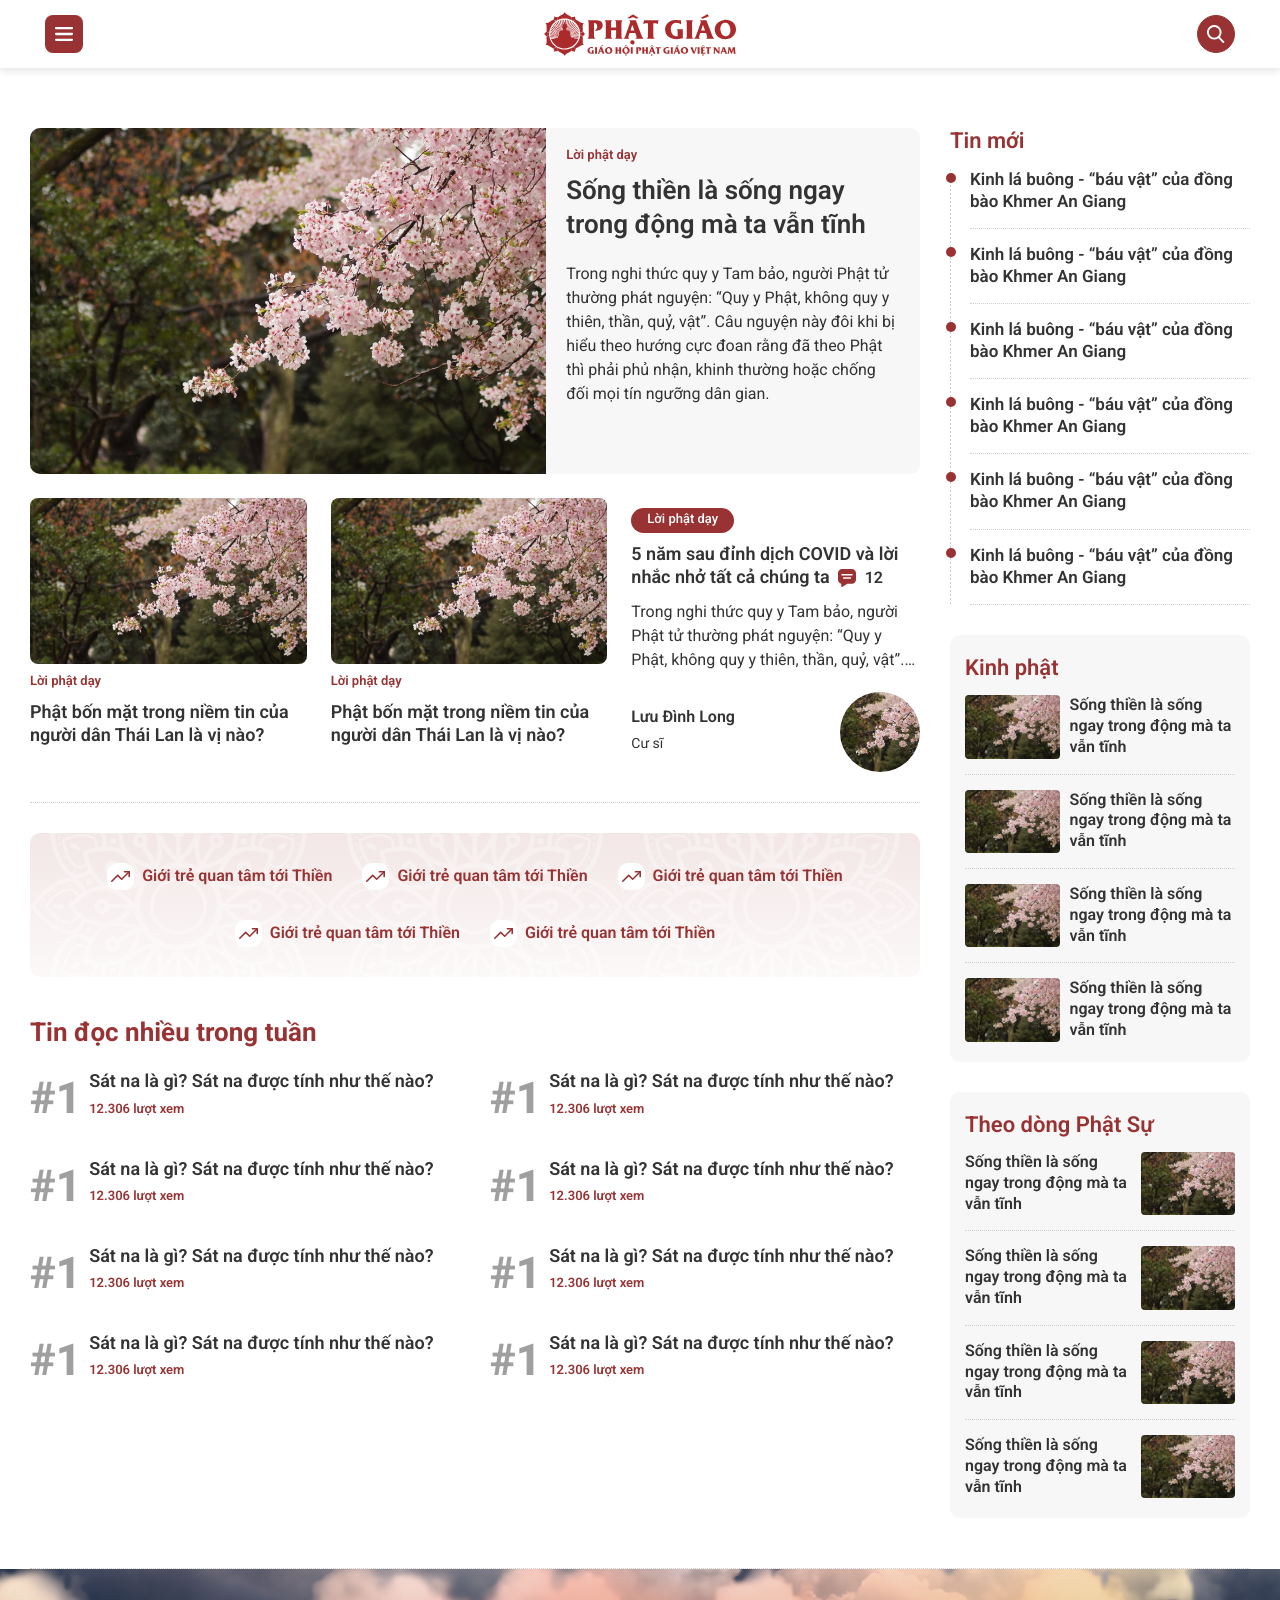
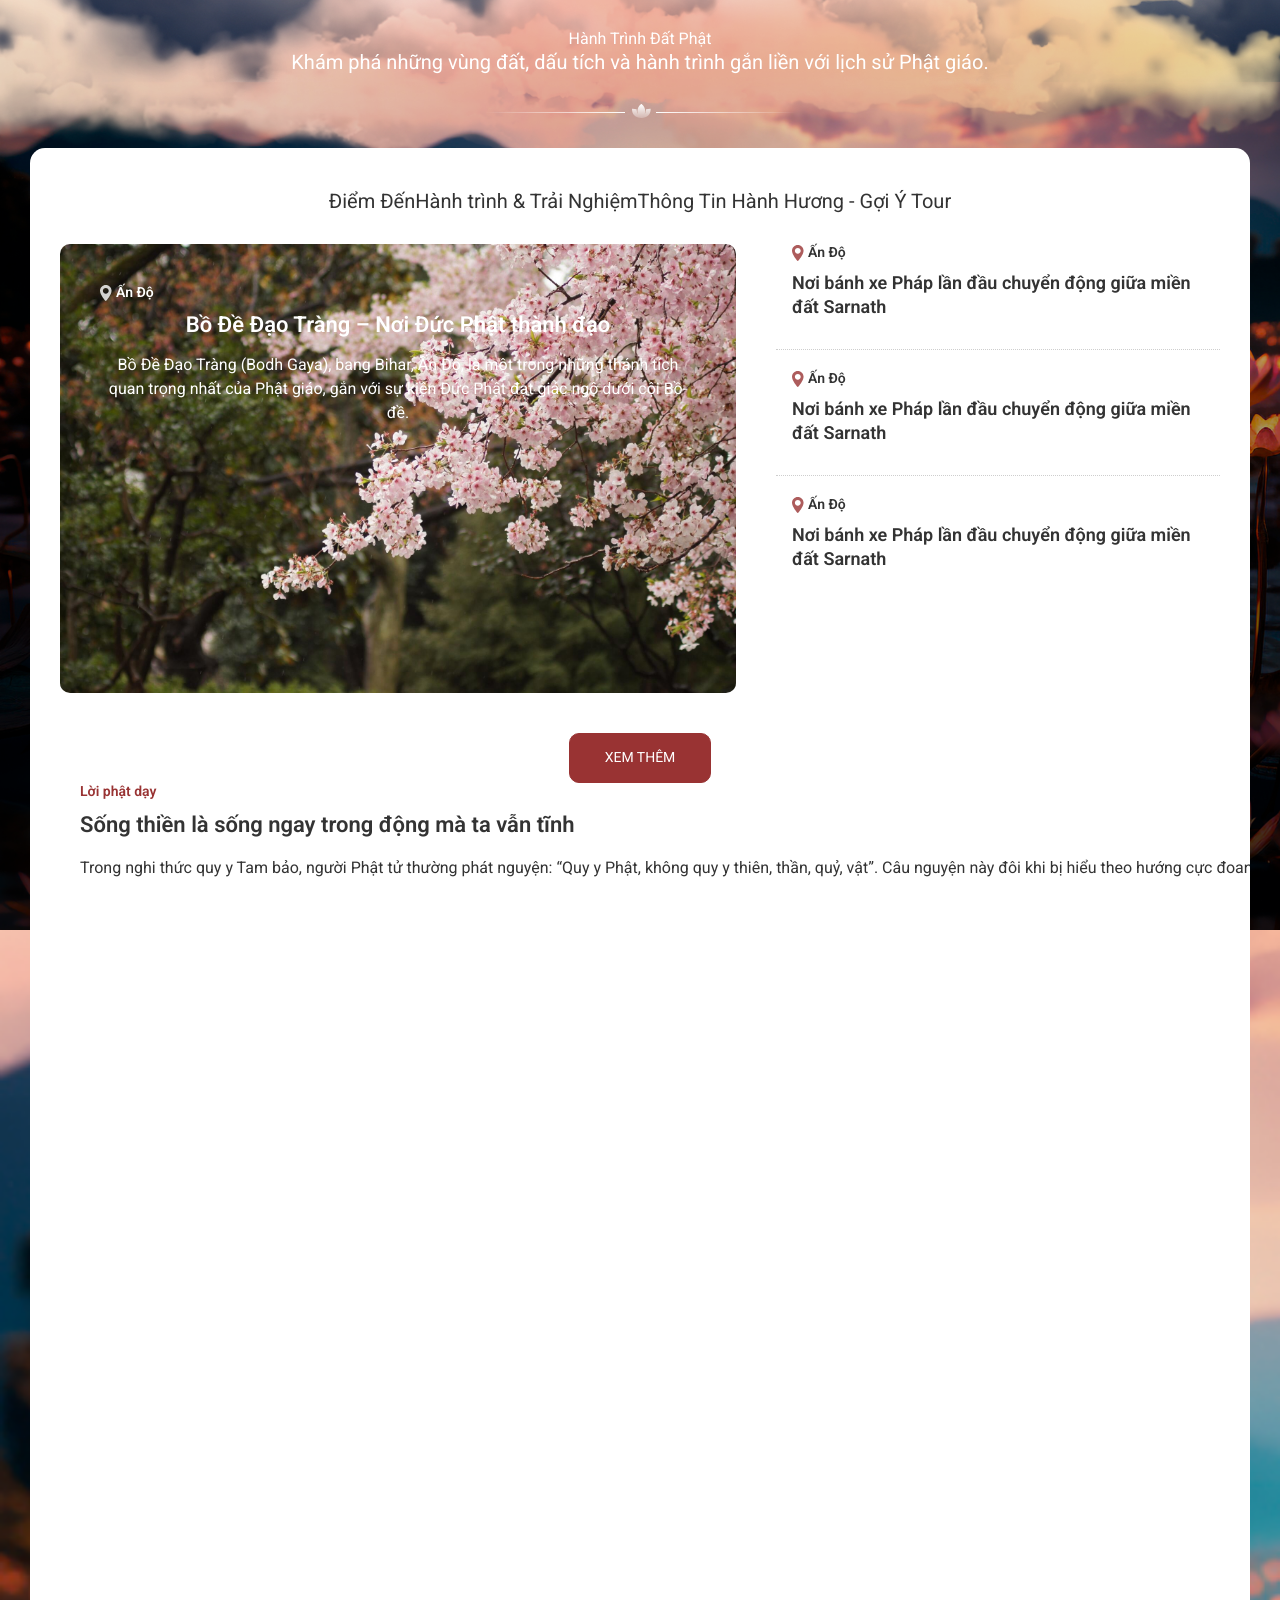
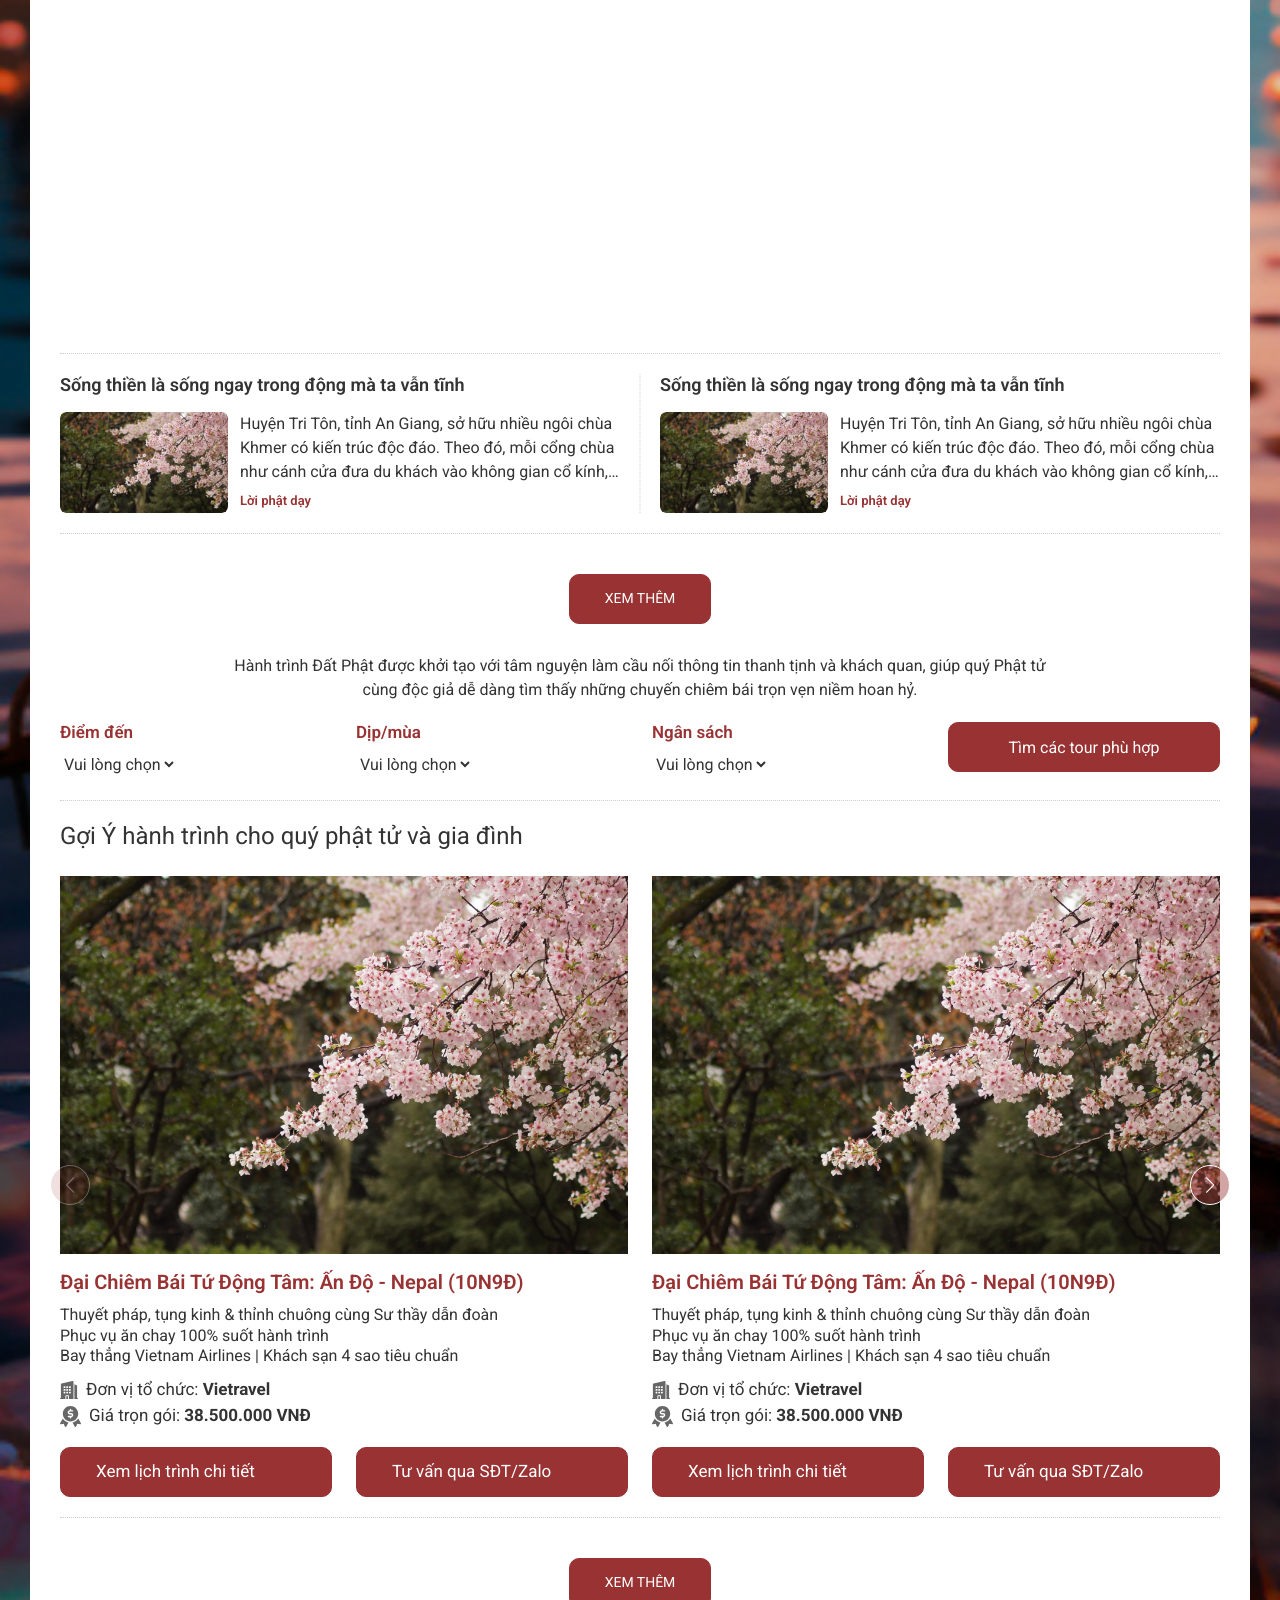
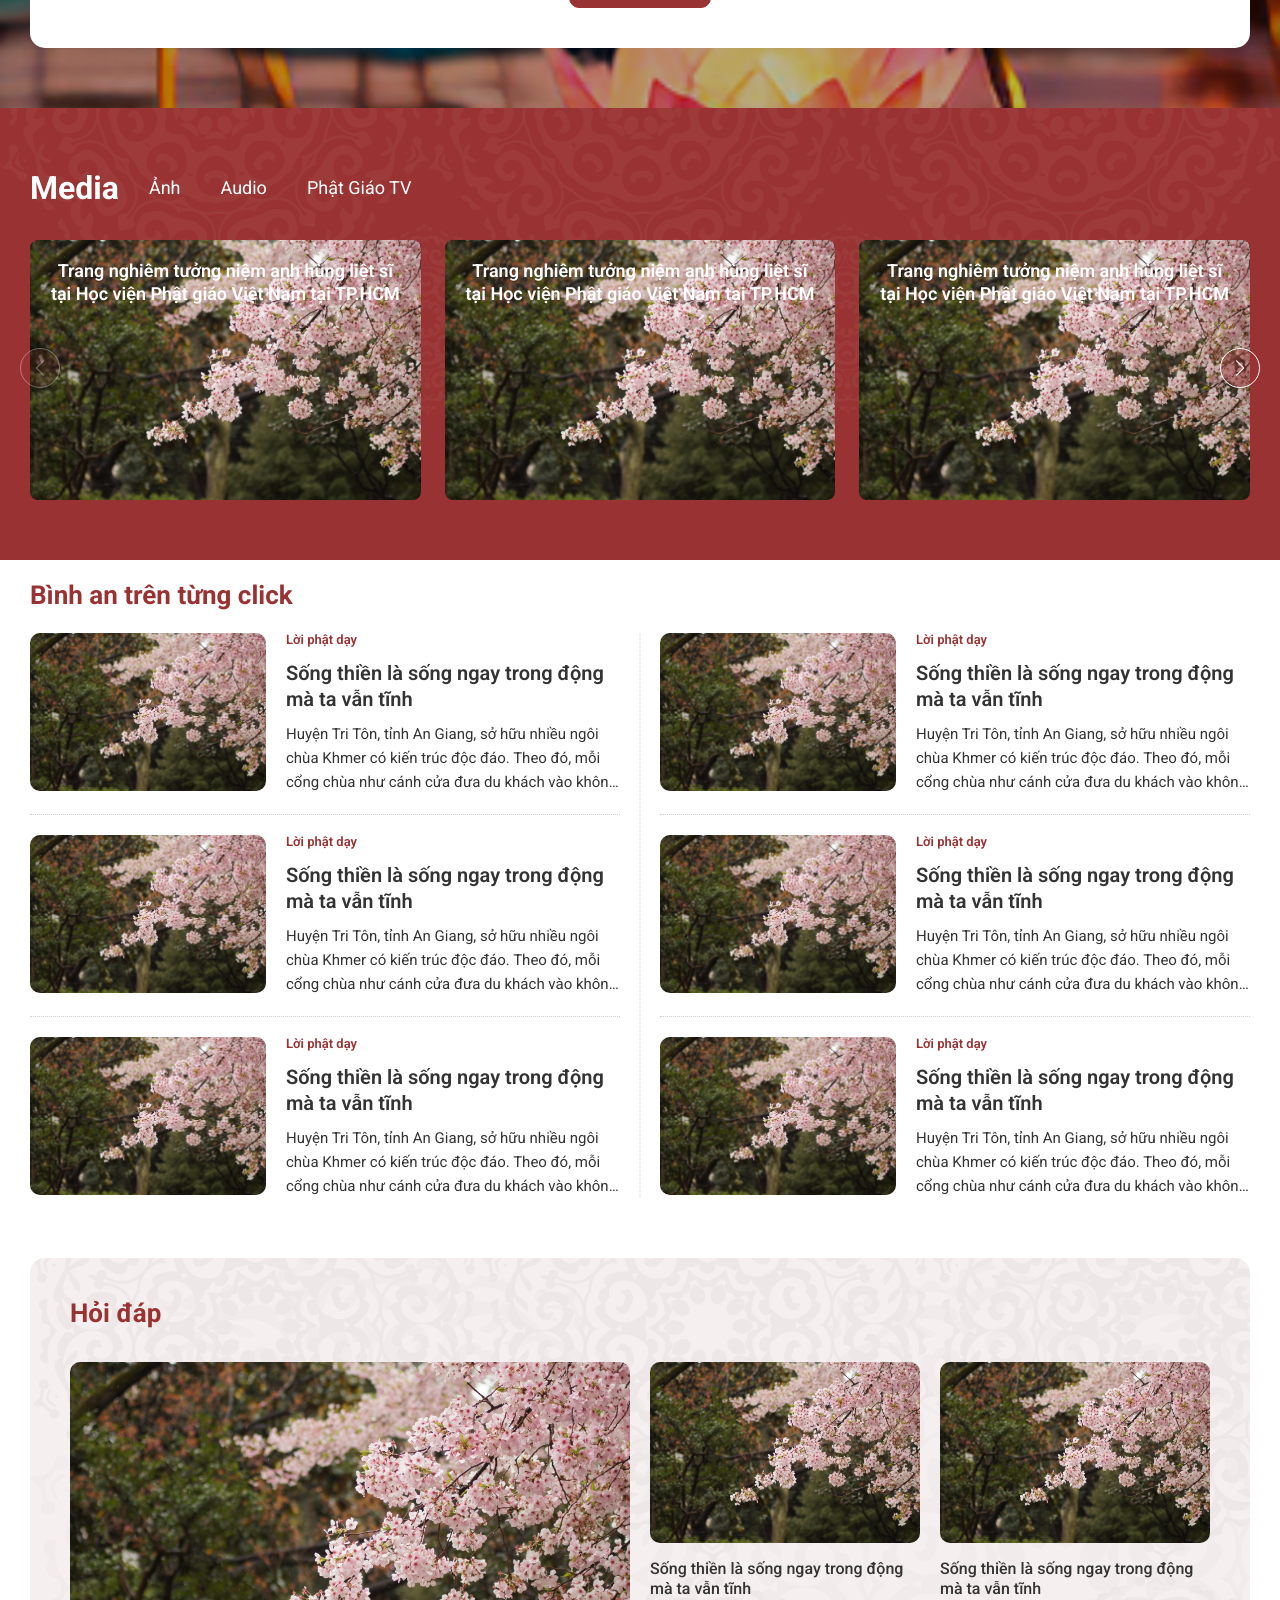
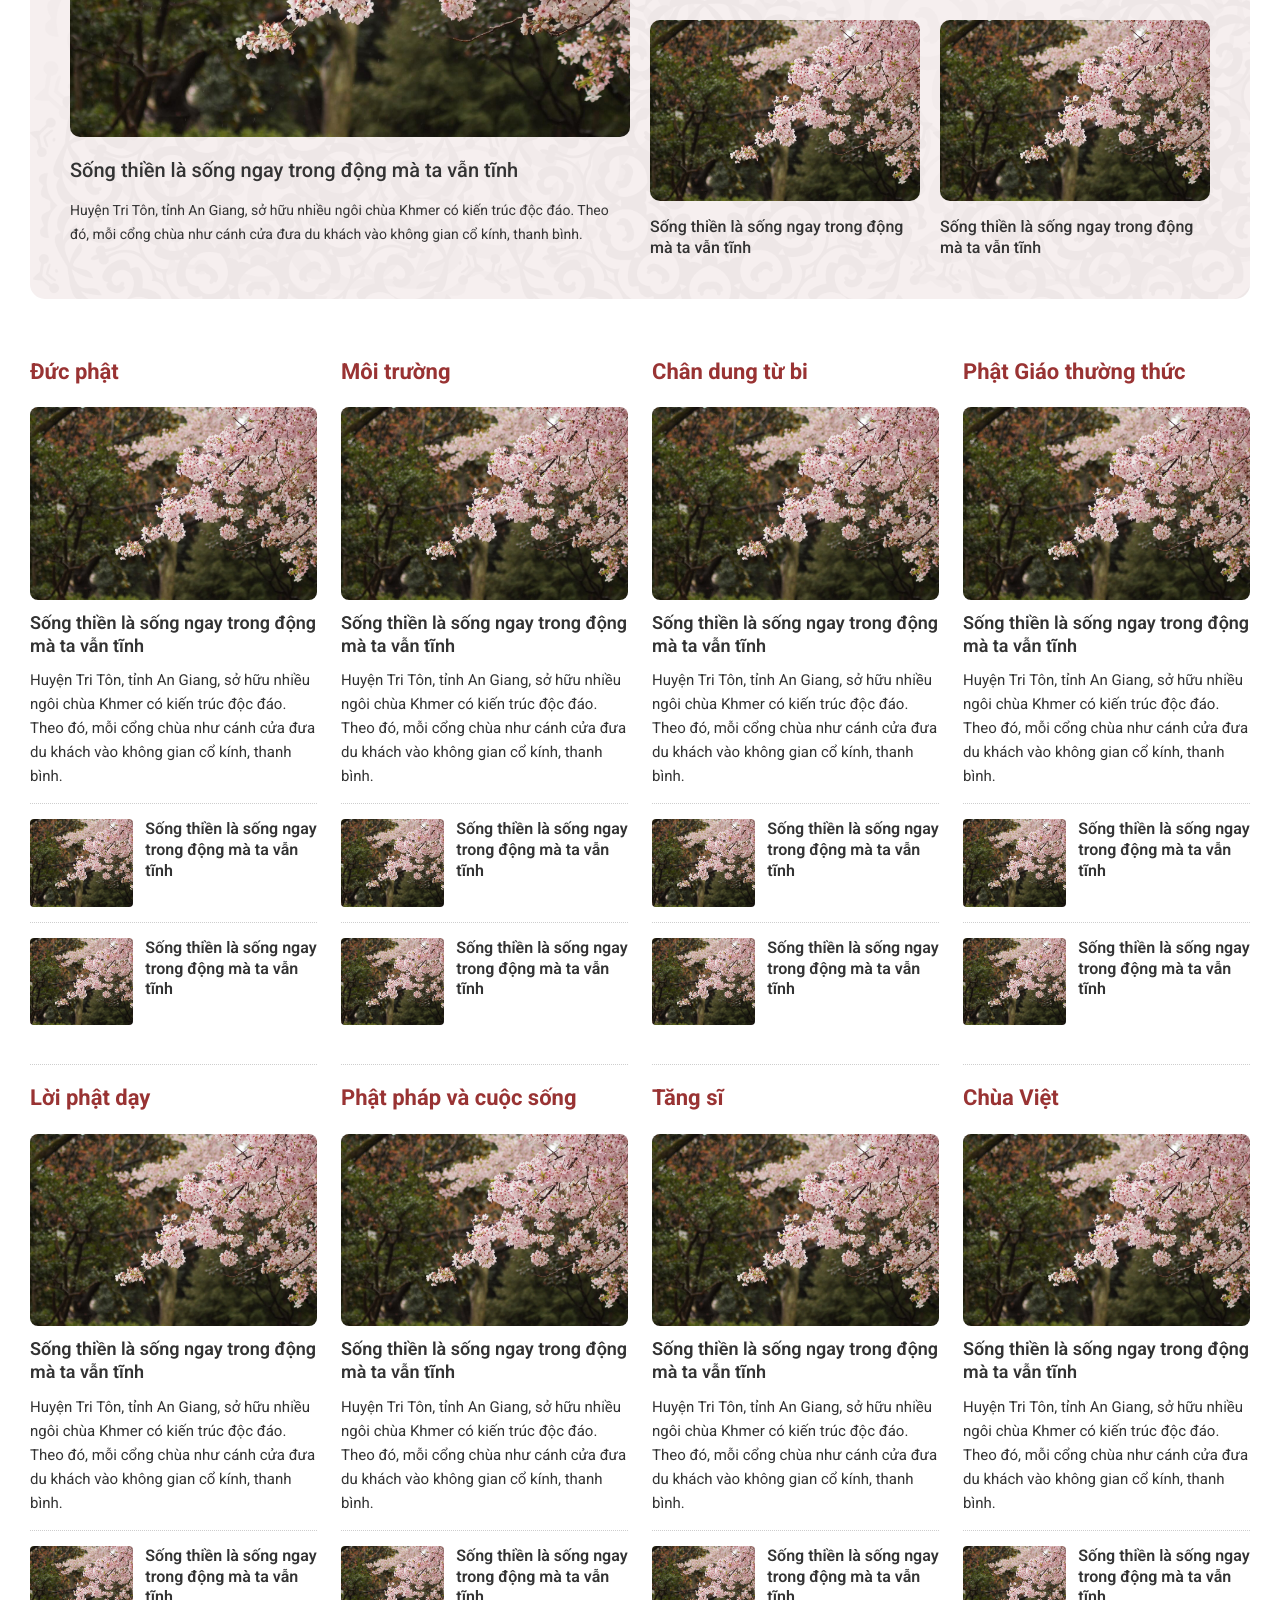
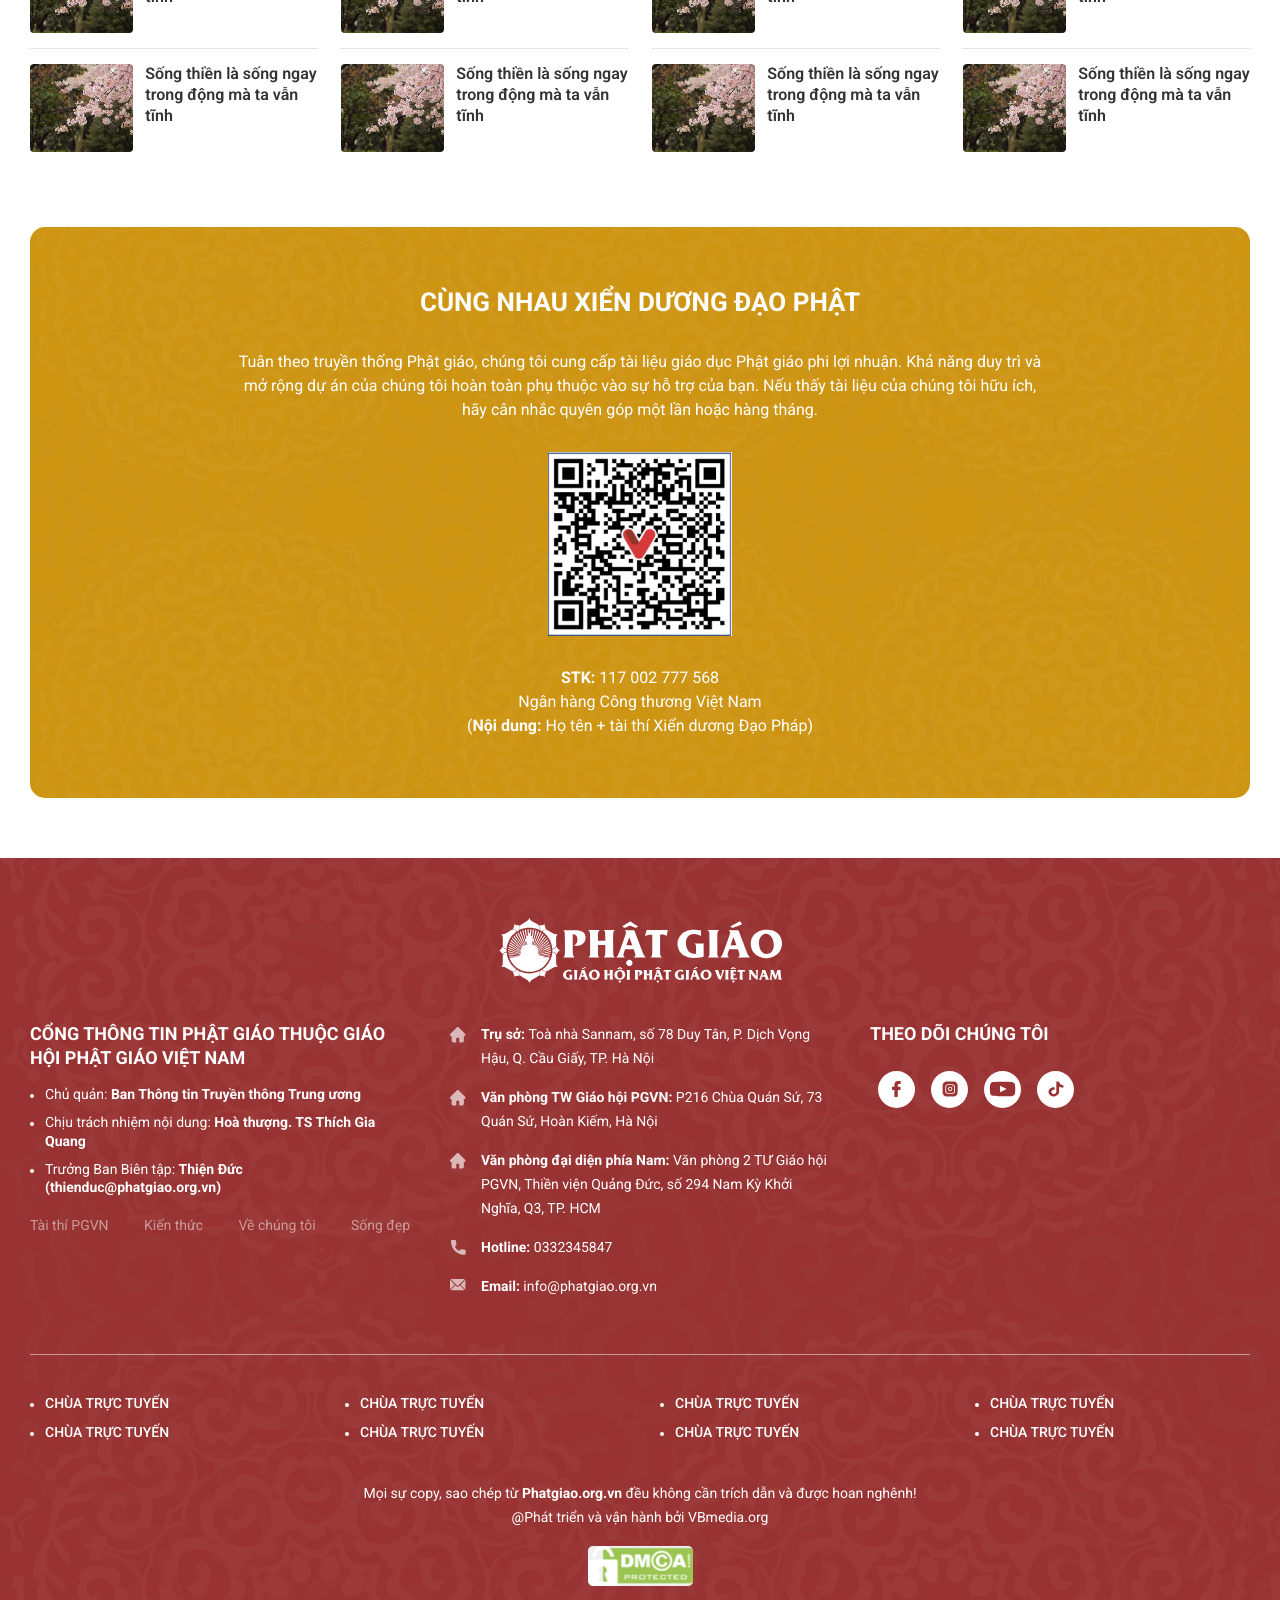
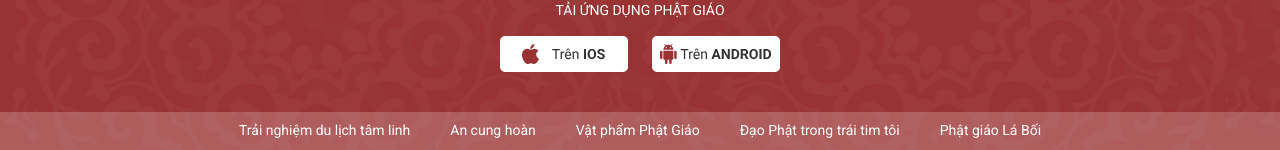
==== commit eaf3d684: "12/9" ====
--- a/index.html
+++ b/index.html
@@ -13,7 +13,7 @@
         <link rel="preconnect" href="https://fonts.gstatic.com" crossorigin />
         <link
             rel="preload"
-            href="https://fonts.googleapis.com/css2?family=Roboto:ital,wght@0,100;0,300;0,400;0,500;0,700;0,900;1,100;1,300;1,400;1,500;1,700;1,900&display=swap"
+            href="https://fonts.googleapis.com/css2?family=Roboto:ital,wght@0,100;0,300;0,400;0,500;0,700;0,900;1,100;1,300;1,400;1,500;1,700;1,900&family=Corinthia:wght@400;700&display=swap"
             as="style" onload="this.rel='stylesheet'"
         />
         <!-- end font -->
@@ -274,23 +274,7 @@
             <!-- mb -->
             <div class="d-3xl-none d-xl-block">
                 <div class="header-mb relative z-10">
-                    <!-- top -->
-                    <div class="header-mb__top w-wrapper w-1220 bg-red-993 py-8">
-                        <div class="header-mb__top-wrapper">
-                            <ul class="cate-hot__list d-3xl-flex items-center">
-                                <li class="cate-hot__item">
-                                    <a href="#" class="cate-hot__link fs-14 fw-500 text-white capitalize d-3xl-inline-block p-8">Kinh Phật</a>
-                                </li>
-                                <li class="cate-hot__item">
-                                    <a href="#" class="cate-hot__link fs-14 fw-500 text-white capitalize d-3xl-inline-block p-8">Vật Phẩm Phật Giáo</a>
-                                </li>
-                                <li class="cate-hot__item">
-                                    <a href="#" class="cate-hot__link fs-14 fw-500 text-white capitalize d-3xl-inline-block p-8">Phật Giao Online</a>
-                                </li>
-                            </ul>
-                        </div>
-                    </div>
-                    <!-- end top -->
+                    <!-- bot -->
                     <div class="header-mb__bot w-wrapper w-1220 bg-white py-12">
                         <!-- menu -->
                         <div class="header-mb__menu d-3xl-flex items-center justify-between">
@@ -441,7 +425,43 @@
                         </div>
                         <!-- end menu -->
                     </div>
+                    <!-- end bot -->
+
+                    <!-- navbar menu mb -->
+                    <div class="navbar-menu-mb js__navbarMenuMb py-15 pl-15 pr-40 relative d-3xl-none">
+                        <ul class="navbar-mb js__navbarMb d-3xl-flex items-center fs-14 text-gray-33 fw-600 uppercase">
+                            <li class="navbar-item flex-0">
+                                <a href="#" class="icon-16">
+                                    <img src="./images/svg/home-red.svg" alt="">
+                                </a>
+                            </li>
+                            <li class="navbar-item">
+                                <a href="#">Tin tức</a>
+                            </li>
+                            <li class="navbar-item">
+                                <a href="#">Xiển Dương Phật Pháp</a>
+                            </li>
+                            <li class="navbar-item">
+                                <a href="#">Đức Phật</a>
+                            </li>
+                            <li class="navbar-item">
+                                <a href="#">Kinh Sách</a>
+                            </li>
+                            <li class="navbar-item">
+                                <a href="#">Giáo hội</a>
+                            </li>
+                            <li class="navbar-item">
+                                <a href="#">Media</a>
+                            </li>
+                            <li class="navbar-item">
+                                <a href="#">Môi trường</a>
+                            </li>
+                        </ul>
+                        <div class="navbar-scroll-icon js__navbarIcon">
+                            <img src="./images/svg/arrow-next-gray-2.svg" alt="">
+                        </div>
                     </div>
+                    <!-- end navbar menu mb -->
                 </div>
             </div>
             <!-- end mb -->
@@ -1106,134 +1126,805 @@
                 </section>
                 <!-- end primary -->
                 <!-- secondary -->
-                <section class="section-secondary relative z-20 over-hidden w-wrapper">
-                    <div class="section-secondary__container w-1220 w-md-500 d-3xl-flex d-md-block my-40">
-                        <div class="section-secondary__inner bg-red-993 border-15 over-hidden p-40 w-full">
-                            <!-- heading -->
-                            <div class="section-secondary__heading d-3xl-flex items-center justify-between mb-30">
-                                <h2 class="flex-0 heading-title fs-26 text-white fw-700 mr-30"><a href="#">Media</a></h2>
-                                <ul class="heading-list flex-1 d-3xl-flex items-center">
-                                    <li class="heading-item fs-18 text-white mr-40"><a href="#" class="heading-link">Ảnh</a></li>
-                                    <li class="heading-item fs-18 text-white mr-40"><a href="#" class="heading-link">Audio</a></li>
-                                    <li class="heading-item fs-18 text-white mr-40"><a href="#" class="heading-link">Phật Giáo TV</a></li>
-                                </ul>
+                <section class="section-secondary-2 relative z-20 over-hidden w-wrapper bg-white">
+                    <!-- bg -->
+                    <div class="section-secondary-2__bg absolute inset-0">
+                        <img src="./images/bg-2.png" alt="" class="d-3xl-block d-md-none w-full">
+                        <img src="./images/bg-2-mb.png" alt="" class="d-md-none d-md-block w-full">
+                    </div>
+                    <!-- end bg -->
+                    <div class="section-secondary-2__container relative z-10 w-1220 w-md-500 py-3xl-60">
+                        <!-- heading -->
+                        <div class="section-secondary-2__heading d-3xl-flex flex-column items-center justify-center">
+                            <h2 class="heading-title text-white fs-130 fs-md-58 font-corinthia text-center fw-400"><span>Hành Trình  Đất Phật</span></h2>
+                            <div class="heading-des text-white fs-20 fs-md-16 text-center">
+                                <p>Khám phá những vùng đất, dấu tích và hành trình gắn liền với lịch sử Phật giáo.</p>
                             </div>
-                            <!-- end heading -->
-
-                            <!-- content -->
-                            <div class="section-secondary__content d-3xl-grid d-md-block col-2 gap-20">
-                                <!-- large -->
-                                <div class="section-secondary__large">
-                                    <!-- article -->
-                                    <div class="article relative">
-                                        <!-- img  -->
-                                        <div class="article-img over-hidden border-10">
-                                            <a href="#" class="ratio-3x2 article-inner">
-                                                <img loading="lazy" class="article-inner__img" src="./images/2.jpg" width="" height="" alt="">
-                                            </a>
-                                        </div>
-                                        <!-- end img -->
-        
-                                        <!-- content -->
-                                        <div class="article-content pt-20">
-                                            <h3 class="article-title fs-20 text-white fw-600 fix-text5 mb-16">
-                                                <a href="#" class="color-inherit">Sống thiền là sống ngay trong động mà ta vẫn tĩnh</a>
-                                            </h3>
-                                            <div class="article-des text-white fs-14">
-                                                <p>Huyện Tri Tôn, tỉnh An Giang, sở hữu nhiều ngôi chùa Khmer có kiến trúc độc đáo. Theo đó, mỗi cổng chùa như cánh cửa đưa du khách vào không gian cổ kính, thanh bình.</p>
-                                            </div>
-                                        </div>
-                                        <!-- end content -->
-                                    </div>
-                                    <!-- end article -->
-                                </div>
-                                <!-- end large -->
-                                <!-- small -->
-                                <div class="section-secondary__small d-3xl-grid col-2 gap-20">
-                                    <!-- article -->
-                                    <div class="article relative">
-                                        <!-- img  -->
-                                        <div class="article-img over-hidden border-10">
-                                            <a href="#" class="ratio-3x2 article-inner">
-                                                <img loading="lazy" class="article-inner__img" src="./images/2.jpg" width="" height="" alt="">
-                                            </a>
-                                        </div>
-                                        <!-- end img -->
-        
-                                        <!-- content -->
-                                        <div class="article-content pt-16">
-                                            <h3 class="article-title fs-16 text-white fw-500 fix-text5">
-                                                <a href="#" class="color-inherit">Sống thiền là sống ngay trong động mà ta vẫn tĩnh</a>
-                                            </h3>
-                                        </div>
-                                        <!-- end content -->
-                                    </div>
-                                    <!-- end article -->
-                                    <!-- article -->
-                                    <div class="article relative">
-                                        <!-- img  -->
-                                        <div class="article-img over-hidden border-10">
-                                            <a href="#" class="ratio-3x2 article-inner">
-                                                <img loading="lazy" class="article-inner__img" src="./images/2.jpg" width="" height="" alt="">
-                                            </a>
-                                        </div>
-                                        <!-- end img -->
-        
-                                        <!-- content -->
-                                        <div class="article-content pt-16">
-                                            <h3 class="article-title fs-16 text-white fw-500 fix-text5">
-                                                <a href="#" class="color-inherit">Sống thiền là sống ngay trong động mà ta vẫn tĩnh</a>
-                                            </h3>
-                                        </div>
-                                        <!-- end content -->
-                                    </div>
-                                    <!-- end article -->
-                                    <!-- article -->
-                                    <div class="article relative">
-                                        <!-- img  -->
-                                        <div class="article-img over-hidden border-10">
-                                            <a href="#" class="ratio-3x2 article-inner">
-                                                <img loading="lazy" class="article-inner__img" src="./images/2.jpg" width="" height="" alt="">
-                                            </a>
-                                        </div>
-                                        <!-- end img -->
-        
-                                        <!-- content -->
-                                        <div class="article-content pt-16">
-                                            <h3 class="article-title fs-16 text-white fw-500 fix-text5">
-                                                <a href="#" class="color-inherit">Sống thiền là sống ngay trong động mà ta vẫn tĩnh</a>
-                                            </h3>
-                                        </div>
-                                        <!-- end content -->
-                                    </div>
-                                    <!-- end article -->
-                                    <!-- article -->
-                                    <div class="article relative">
-                                        <!-- img  -->
-                                        <div class="article-img over-hidden border-10">
-                                            <a href="#" class="ratio-3x2 article-inner">
-                                                <img loading="lazy" class="article-inner__img" src="./images/2.jpg" width="" height="" alt="">
-                                            </a>
-                                        </div>
-                                        <!-- end img -->
-        
-                                        <!-- content -->
-                                        <div class="article-content pt-16">
-                                            <h3 class="article-title fs-16 text-white fw-500 fix-text5">
-                                                <a href="#" class="color-inherit">Sống thiền là sống ngay trong động mà ta vẫn tĩnh</a>
-                                            </h3>
-                                        </div>
-                                        <!-- end content -->
-                                    </div>
-                                    <!-- end article -->
-                                </div>
-                                <!-- end small -->
+                            <div class="mt-30">
+                                <img src="./images/svg/flower-w-1.svg" alt="">
                             </div>
-                            <!-- end content -->
                         </div>
+                        <!-- end heading -->
+
+                        <!-- content -->
+                        <div class="section-secondary-2__content relative mt-30">
+                            <!-- inner -->
+                            <div class="section-secondary-2__inner bg-white border-15 border-md-8 over-hidden px-30 py-40 px-md-15 py-md-24 js__changeTab">
+                                <!-- top -->
+                                <div class="section-secondary-2__top d-3xl-flex items-center justify-center mb-30 mb-md-20">
+                                    <div class="top-list breadcrumb-secondary d-3xl-flex items-center justify-center flex-wrap">
+                                        <span class="top-item breadcrumb-secondary__item js__tabItem pointer active fs-20 fs-md-16 fw-bold text-gray-77">Điểm Đến</span>
+                                        <span class="top-item breadcrumb-secondary__item js__tabItem pointer fs-20 fs-md-16 fw-bold text-gray-77">Hành trình & Trải Nghiệm</span>
+                                        <span class="top-item breadcrumb-secondary__item js__tabItem pointer fs-20 fs-md-16 fw-bold text-gray-77">Thông Tin Hành Hương - Gợi Ý Tour</span>
+                                    </div>
+                                </div>
+                                <!-- end top -->
+
+                                <!-- tab -->
+                                <div class="section-secondary-2__tab">
+                                    <!-- tab pane -->
+                                    <div class="section-secondary-2__tab-pane js__tabPane hidden active">
+                                        <!-- box eight -->
+                                        <div class="box-eight">
+                                            <!-- container -->
+                                            <div class="box-eight__container d-3xl-flex d-md-block">
+                                                <!-- left -->
+                                                <div class="box-eight__left flex-0 flex-md-1 w-60 w-md-full border-r-dotted-ce border-r-md-dotted-ce-none mr-20 pr-20 pr-md-0 mr-md-0 pb-md-20 mb-md-20 border-b-md-dotted-ce">
+                                                    <!-- article large -->
+                                                    <div class="article-large border-10 relative over-hidden">
+                                                        <!-- img -->
+                                                        <div class="article-img">
+                                                            <a href="#" class="ratio-665x468">
+                                                                <img src="./images/2.jpg" alt="">
+                                                            </a>
+                                                        </div>
+                                                        <!-- end img -->
+                                                        <!-- content -->
+                                                        <div class="article-content article-content-bottom absolute inset-0 p-40 p-md-15">
+                                                            <a href="#" class="article-location d-3xl-inline-flex items-center justify-center mb-10">
+                                                                <div class="icon icon-12 flex-0 mr-4">
+                                                                    <img src="./images/svg/location-w-99-80.svg" alt="">
+                                                                </div>
+                                                                <span class="text flex-1 fs-14 fw-600 text-white">Ấn Độ</span>
+                                                            </a>
+                                                            <h2 class="article-title fs-22 fs-md-18 fw-600 text-center text-white lh-130">
+                                                                <a href="#" class="fix-text3">Bồ Đề Đạo Tràng – Nơi Đức Phật thành đạo
+                                                                </a>
+                                                            </h2>
+                                                            <div class="article-des fs-16 text-white text-center fix-text3 mt-12 d-md-none">
+                                                                <p>Bồ Đề Đạo Tràng (Bodh Gaya), bang Bihar, Ấn Độ, là một trong những thánh tích quan trọng nhất của Phật giáo, gắn với sự kiện Đức Phật đạt giác ngộ dưới cội Bồ-đề.</p>
+                                                            </div>
+                                                            
+                                                        </div>
+                                                        <!-- end content -->
+                                                    </div>
+                                                    <!-- end article large -->
+                                                </div>
+                                                <!-- end left -->
+                                                <!-- right -->
+                                                <div class="box-eight__right flex-1">
+                                                    <!-- article list -->
+                                                    <div class="article-list last-article">
+                                                        <!-- article -->
+                                                        <div class="article relative d-3xl-flex py-20 border-b-dotted-ce">
+                                                            <!-- img  -->
+                                                            <div class="article-img w-49 flex-0 w-md-full flex-md-1">
+                                                                <a href="#" class="ratio-15x9 over-hidden border-8 border-sm-5">
+                                                                    <img loading="lazy" class="article-inner__img" src="./images/2.jpg" width="" height="" alt="">
+                                                                </a>
+                                                            </div>
+                                                            <!-- end img -->
+
+                                                            <!-- content -->
+                                                            <div class="article-content flex-1 pl-16 pl-md-12">
+                                                                <a href="#" class="article-location d-3xl-inline-flex items-center justify-center mb-10">
+                                                                    <div class="icon icon-12 flex-0 mr-4">
+                                                                        <img src="./images/svg/location-red-99-80.svg" alt="">
+                                                                    </div>
+                                                                    <span class="text flex-1 fs-14 fw-600 text-gray-4d">Ấn Độ</span>
+                                                                </a>
+                                                                <h3 class="article-title fs-18 fs-md-16 fw-600 fix-text3 mb-10">
+                                                                    <a href="#">Nơi bánh xe Pháp lần đầu chuyển động giữa miền đất Sarnath</a>
+                                                                </h3>
+                                                                
+                                                            </div>
+                                                            <!-- end content -->
+
+                                                        </div>
+                                                        <!-- end article -->
+                                                        <!-- article -->
+                                                        <div class="article relative d-3xl-flex py-20 border-b-dotted-ce">
+                                                            <!-- img  -->
+                                                            <div class="article-img w-49 flex-0 w-md-full flex-md-1">
+                                                                <a href="#" class="ratio-15x9 over-hidden border-8 border-sm-5">
+                                                                    <img loading="lazy" class="article-inner__img" src="./images/2.jpg" width="" height="" alt="">
+                                                                </a>
+                                                            </div>
+                                                            <!-- end img -->
+
+                                                            <!-- content -->
+                                                            <div class="article-content flex-1 pl-16 pl-md-12">
+                                                                <a href="#" class="article-location d-3xl-inline-flex items-center justify-center mb-10">
+                                                                    <div class="icon icon-12 flex-0 mr-4">
+                                                                        <img src="./images/svg/location-red-99-80.svg" alt="">
+                                                                    </div>
+                                                                    <span class="text flex-1 fs-14 fw-600 text-gray-4d">Ấn Độ</span>
+                                                                </a>
+                                                                <h3 class="article-title fs-18 fs-md-16 fw-600 fix-text3 mb-10">
+                                                                    <a href="#">Nơi bánh xe Pháp lần đầu chuyển động giữa miền đất Sarnath</a>
+                                                                </h3>
+                                                                
+                                                            </div>
+                                                            <!-- end content -->
+
+                                                        </div>
+                                                        <!-- end article -->
+                                                        <!-- article -->
+                                                        <div class="article relative d-3xl-flex py-20 border-b-dotted-ce">
+                                                            <!-- img  -->
+                                                            <div class="article-img w-49 flex-0 w-md-full flex-md-1">
+                                                                <a href="#" class="ratio-15x9 over-hidden border-8 border-sm-5">
+                                                                    <img loading="lazy" class="article-inner__img" src="./images/2.jpg" width="" height="" alt="">
+                                                                </a>
+                                                            </div>
+                                                            <!-- end img -->
+
+                                                            <!-- content -->
+                                                            <div class="article-content flex-1 pl-16 pl-md-12">
+                                                                <a href="#" class="article-location d-3xl-inline-flex items-center justify-center mb-10">
+                                                                    <div class="icon icon-12 flex-0 mr-4">
+                                                                        <img src="./images/svg/location-red-99-80.svg" alt="">
+                                                                    </div>
+                                                                    <span class="text flex-1 fs-14 fw-600 text-gray-4d">Ấn Độ</span>
+                                                                </a>
+                                                                <h3 class="article-title fs-18 fs-md-16 fw-600 fix-text3 mb-10">
+                                                                    <a href="#">Nơi bánh xe Pháp lần đầu chuyển động giữa miền đất Sarnath</a>
+                                                                </h3>
+                                                                
+                                                            </div>
+                                                            <!-- end content -->
+
+                                                        </div>
+                                                        <!-- end article -->
+                                                        
+                                                    </div>
+                                                    <!-- end article list -->
+                                                </div>
+                                                <!-- end right -->
+                                            </div>
+                                            <!-- container -->
+
+                                            <!-- see more -->
+                                            <div class="article-btn d-3xl-flex justify-center items-center mt-40 mt-md-20">
+                                                <a href="#" class="article-btn__link d-3xl-flex items-center btn uppercase fs-14">
+                                                    <span class="text flex-1 d-3xl-inline-block">Xem thêm</span>
+                                                </a>
+                                            </div>
+                                            <!-- end see more -->
+                                        </div>
+                                        <!-- end box eight -->
+                                    </div>
+                                    <!-- end tab pane -->
+                                    <!-- tab pane -->
+                                    <div class="section-secondary-2__tab-pane js__tabPane hidden">
+                                        <!-- box nine -->
+                                        <div class="box-nine">
+                                            <!-- container -->
+                                            <div class="box-nine__container">
+                                                <!-- top -->
+                                                <div class="box-nine__top d-3xl-flex d-md-block pb-20 mb-20 border-b-dotted-ce">
+                                                    <!-- left -->
+                                                    <div class="top-left flex-0 flex-md-1 w-78 w-md-full pr-20 mr-20 pr-md-0 mr-md-0 border-r-dotted-ce border-r-md-dotted-ce-none">
+                                                        <!-- article large -->
+                                                        <div class="article-large d-3xl-flex d-md-block over-hidden">
+                                                            <!-- img  -->
+                                                            <div class="article-img w-63 w-md-full flex-0">
+                                                                <div class="article-img__inner border-10 over-hidden">
+                                                                    <a href="#" class="ratio-3x2">
+                                                                        <img loading="lazy" class="article-inner__img" src="./images/2.jpg" width="" height="" alt="">
+                                                                    </a>
+                                                                </div>
+                                                            </div>
+                                                            <!-- end img -->
+                            
+                                                            <!-- content -->
+                                                            <div class="article-content pl-20 pl-md-0 pt-md-12 flex-1 bg-white">
+                                                                <div class="article-cate fs-14 text-red-993 fw-600">
+                                                                    <a href="#">Lời phật dạy</a>
+                                                                </div>
+                                                                <h2 class="article-title fs-22 fs-md-18 text-gray-33 fw-600 fix-text5 mt-10">
+                                                                    <a href="#" class="fix-text3">Sống thiền là sống ngay trong động mà ta vẫn tĩnh</a>
+                                                                </h2>
+                                                                <div class="article-des fix-text6 text-gray-33 fs-16 fs-md-15 mt-16 mt-md-10">
+                                                                    <p>Trong nghi thức quy y Tam bảo, người Phật tử thường phát nguyện: “Quy y Phật, không quy y thiên, thần, quỷ, vật”. Câu nguyện này đôi khi bị hiểu theo hướng cực đoan rằng đã theo Phật thì phải phủ nhận, khinh thường hoặc chống đối mọi tín ngưỡng dân gian.</p>
+                                                                </div>
+                                                            </div>
+                                                            <!-- end content -->
+                                                        </div>
+                                                        <!-- end article large -->
+                                                    </div>
+                                                    <!-- end left -->
+                                                    <!-- right -->
+                                                    <div class="top-right flex-1">
+                                                        <div class="box-one__author border-t-md-dotted-ce flex-1 mt-md-20 pt-md-20">
+                                                            <div class="article">
+                                                                <!-- content -->
+                                                                <div class="article-content">
+                                                                    
+                                                                    <h3 class="article-title fs-18 text-gray-33 fw-600 fix-text5">
+                                                                        <a href="#" class="d-3xl-inline">Chia sẻ cảm xúc</a>
+                                                                    </h3>
+                                                                    <div class="article-des text-gray-33 fs-16 mt-10">
+                                                                        <p>“ Khoảnh khắc cùng đoàn quỳ dưới bóng cây Bồ Đề, lắng nghe tiếng chuông và lời tụng kinh ấm áp của Sư thầy giữa đêm muộn Bồ Đề Đạo Tràng, mọi mệt mỏi đường xa dường như tan biến hoàn toàn. Đây không chỉ là một chuyến đi, mà là sự trở về đúng nghĩa."</p>
+                                                                    </div>
+                                                                    
+                                                                </div>
+                                                                <!-- end content -->
+                                                                <!-- author  -->
+                                                                <div class="article-author d-3xl-flex items-center justify-between justify-md-end mt-20">
+                                                                    <!-- info -->
+                                                                    <div class="author-info pr-10">
+                                                                        <h3 class="author-name fs-16 fw-600">
+                                                                            <a href="#">Lưu Đình Long</a>
+                                                                        </h3>
+                                                                        <div class="author-positon fs-14 mt-4">
+                                                                            <p>(38 tuổi, TP.HCM)</p>
+                                                                        </div>
+                                                                    </div>
+                                                                    <!-- end info -->
+                                                                    <!-- avatar -->
+                                                                    <div class="author-avatar flex-0 w-80px border-999 over-hidden">
+                                                                        <a href="#" class="ratio-1x1">
+                                                                        <img loading="lazy" class="article-inner__img" src="./images/2.jpg" width="" height="" alt="">
+                                                                    </a>
+                                                                    </div>
+                                                                    <!-- end avatar -->
+                                                                    
+                                                                </div>
+                                                                <!-- end author -->
+                                
+                                                            </div>
+                                                        </div>
+                                                    </div>
+                                                    <!-- end right -->
+                                                </div>
+                                                <!-- end top -->
+                                                <!-- bot -->
+                                                <div class="box-nine__bot border-b-dotted-ce pb-20">
+                                                    <div class="section-tertiary-2__content d-3xl-grid d-md-block col-2">
+                                                        <!-- article -->
+                                                        <div class="article relative mx-20 py-20">
+                                                            <!-- title -->
+                                                            <h3 class="article-title fs-18 fs-md-16 text-gray-33 fw-600 fix-text5 mb-15">
+                                                                <a href="#" class="color-inherit">Sống thiền là sống ngay trong động mà ta vẫn tĩnh</a>
+                                                            </h3>
+                                                            <!-- end title -->
+                                                            <div class="article-inner d-3xl-flex gap-12">
+                                                                <!-- img  -->
+                                                                <div class="article-img w-30 flex-0 over-hidden border-6">
+                                                                    <a href="#" class="ratio-15x9 over-hidden border-6">
+                                                                        <img loading="lazy" class="article-inner__img" src="./images/2.jpg" width="" height="" alt="">
+                                                                    </a>
+                                                                </div>
+                                                                <!-- end img -->
+                                                                <!-- content -->
+                                                                <div class="article-content flex-1">
+                                                                    <div class="article-des text-gray-33 fix-text3 fs-16 fs-md-15">
+                                                                        <p>Huyện Tri Tôn, tỉnh An Giang, sở hữu nhiều ngôi chùa Khmer có kiến trúc độc đáo. Theo đó, mỗi cổng chùa như cánh cửa đưa du khách vào không gian cổ kính, thanh bình.</p>
+                                                                    </div>
+                                                                    <div class="article-cate fs-13 text-red-993 fw-600 mt-10">
+                                                                        <a href="#">Lời phật dạy</a>
+                                                                    </div>
+                                                                </div>
+                                                                <!-- end content -->
+                                
+
+                                                            </div>
+                                                        </div>
+                                                        <!-- end article -->
+                                                        <!-- article -->
+                                                        <div class="article relative mx-20 py-20">
+                                                            <!-- title -->
+                                                            <h3 class="article-title fs-18 fs-md-16 text-gray-33 fw-600 fix-text5 mb-15">
+                                                                <a href="#" class="color-inherit">Sống thiền là sống ngay trong động mà ta vẫn tĩnh</a>
+                                                            </h3>
+                                                            <!-- end title -->
+                                                            <div class="article-inner d-3xl-flex gap-12">
+                                                                <!-- img  -->
+                                                                <div class="article-img w-30 flex-0 over-hidden border-6">
+                                                                    <a href="#" class="ratio-15x9 over-hidden border-6">
+                                                                        <img loading="lazy" class="article-inner__img" src="./images/2.jpg" width="" height="" alt="">
+                                                                    </a>
+                                                                </div>
+                                                                <!-- end img -->
+                                                                <!-- content -->
+                                                                <div class="article-content flex-1">
+                                                                    <div class="article-des text-gray-33 fix-text3 fs-16 fs-md-15">
+                                                                        <p>Huyện Tri Tôn, tỉnh An Giang, sở hữu nhiều ngôi chùa Khmer có kiến trúc độc đáo. Theo đó, mỗi cổng chùa như cánh cửa đưa du khách vào không gian cổ kính, thanh bình.</p>
+                                                                    </div>
+                                                                    <div class="article-cate fs-13 text-red-993 fw-600 mt-10">
+                                                                        <a href="#">Lời phật dạy</a>
+                                                                    </div>
+                                                                </div>
+                                                                <!-- end content -->
+                                
+
+                                                            </div>
+                                                        </div>
+                                                        <!-- end article -->
+                                                    </div>
+                                                </div>
+                                                <!-- end bot -->
+                                            </div>
+                                            <!-- container -->
+
+                                            <!-- see more -->
+                                            <div class="article-btn d-3xl-flex justify-center items-center mt-40 mt-md-20">
+                                                <a href="#" class="article-btn__link d-3xl-flex items-center btn uppercase fs-14">
+                                                    <span class="text flex-1 d-3xl-inline-block">Xem thêm</span>
+                                                </a>
+                                            </div>
+                                            <!-- end see more -->
+                                        </div>
+                                        <!-- end box nine -->
+                                    </div>
+                                    <!-- end tab pane -->
+                                    <!-- tab pane -->
+                                    <div class="section-secondary-2__tab-pane js__tabPane hidden">
+                                        <!-- box ten -->
+                                        <div class="box-ten">
+                                            <!-- container -->
+                                            <div class="box-ten__container pt-30 pt-md-20 border-t-dotted-ce">
+                                                <!-- top -->
+                                                <div class="box-ten__top text-center fs-16 text-gray-33">
+                                                    <p class="d-3xl-block d-md-none">Hành trình Đất Phật được khởi tạo với tâm nguyện làm cầu nối thông tin thanh tịnh và khách quan, giúp quý Phật tử <br> cùng độc giả dễ dàng tìm thấy những chuyến chiêm bái trọn vẹn niềm hoan hỷ.</p>
+                                                    <p class="d-3xl-none d-md-block">Hành trình Đất Phật được khởi tạo với tâm nguyện làm cầu nối thông tin thanh tịnh và khách quan, giúp quý Phật tử cùng độc giả dễ dàng tìm thấy những chuyến chiêm bái trọn vẹn niềm hoan hỷ.</p>
+                                                </div>
+                                                <!-- end top -->
+
+                                                <!-- filter -->
+                                                <div class="box-ten__filter mt-20 mb-20 pb-24 border-b-dotted-ce">
+                                                    <form action="">
+                                                        <div class="form-content d-3xl-grid col-4 gap-24 d-md-block">
+                                                            <!-- item -->
+                                                            <div class="form-item flex-1 mb-md-20">
+                                                                <div class="form-group-primary">
+                                                                    <label for="destination" class="form-group__label fs-17 fs-md-15 fw-600 mb-10 d-3xl-block text-red-993">Điểm đến</label>                                   
+                                                                    <div class="arrange-select">
+                                                                        <select name="select-destination" id="select-destination">
+                                                                            <option value="0">Vui lòng chọn</option>
+                                                                            <option value="1">Hoàn kiếm</option>
+                                                                            <option value="2">Ba đình</option>
+                                                                            <option value="3">Thanh xuân</option>
+                                                                        </select>
+                                                                    </div>
+                                                                </div>
+                                                            </div>
+                                                            <!-- end item -->
+                                                            <!-- item -->
+                                                            <div class="form-item flex-1 mb-md-20">
+                                                                <div class="form-group-primary">
+                                                                    <label for="occasion" class="form-group__label fs-17 fs-md-15 fw-600 mb-10 d-3xl-block text-red-993">Dịp/mùa</label>                                   
+                                                                    <div class="arrange-select">
+                                                                        <select name="select-occasion" id="select-occasion">
+                                                                            <option value="0">Vui lòng chọn</option>
+                                                                            <option value="1">Hoàn kiếm</option>
+                                                                            <option value="2">Ba đình</option>
+                                                                            <option value="3">Thanh xuân</option>
+                                                                        </select>
+                                                                    </div>
+                                                                </div>
+                                                            </div>
+                                                            <!-- end item -->
+                                                            <!-- item -->
+                                                            <div class="form-item flex-1 mb-md-20">
+                                                                <div class="form-group-primary">
+                                                                    <label for="budget" class="form-group__label fs-17 fs-md-15 fw-600 mb-10 d-3xl-block text-red-993">Ngân sách</label>                                   
+                                                                    <div class="arrange-select">
+                                                                        <select name="select-budget" id="select-budget">
+                                                                            <option value="0">Vui lòng chọn</option>
+                                                                            <option value="1">Hoàn kiếm</option>
+                                                                            <option value="2">Ba đình</option>
+                                                                            <option value="3">Thanh xuân</option>
+                                                                        </select>
+                                                                    </div>
+                                                                </div>
+                                                            </div>
+                                                            <!-- end item -->
+                                                            <!-- item -->
+                                                            <div class="form-item flex-1 mt-auto w-full">
+                                                                <div class="form-btn text-center w-full">                                          
+                                                                    <button type="submit" class="btn d-3xl-flex w-full items-center justify-center gap-10">
+                                                                        <span>Tìm các tour phù hợp</span>
+                                                                    </button>				
+                                                                </div>
+                                                            </div>
+                                                            <!-- end item -->
+                                                        </div>
+                                                    </form>
+                                                </div>
+                                                <!-- end filter -->
+
+                                                <!-- content -->
+                                                <div class="box-ten__content pb-20 border-b-dotted-ce">
+                                                    <h3 class="title fs-24 fs-md-18 fw-bold text-gray-33">Gợi Ý hành trình cho quý phật tử và gia đình</h3>
+                                                    <!-- slide -->
+                                                    <div class="box-ten__slide swiper-button-primary swiper-button-primary--30 same-height w-full relative js__twoSlidesContainer mt-24">
+                                                        <div class="swiper js__twoSlide">
+                                                            <div class="swiper-wrapper">
+                                                                <!-- slide -->
+                                                                <div class="swiper-slide">
+                                                                    <!-- article -->
+                                                                    <div class="article bg-white">
+                                                                        <!-- img -->
+                                                                        <div class="article-img">
+                                                                            <a href="#" class="ratio-2x1 over-hidden border-10 border-sm-5">
+                                                                                <img src="./images/2.jpg" alt="">
+                                                                            </a>
+                                                                        </div>
+                                                                        <!-- end img -->
+                                                                        <!-- content -->
+                                                                        <div class="article-content pt-15">
+                                                                            <!-- title -->
+                                                                            <h3 class="article-title fs-20 fs-md-16 fw-600 text-red-993">
+                                                                                <a href="#">Đại Chiêm Bái Tứ Động Tâm: Ấn Độ - Nepal (10N9Đ)</a>
+                                                                            </h3>
+                                                                            <!-- end title -->
+                                                                            <!-- info -->
+                                                                            <div class="article-info mt-10">
+                                                                                <ul>
+                                                                                    <li>Thuyết pháp, tụng kinh & thỉnh chuông cùng Sư thầy dẫn đoàn</li>
+                                                                                    <li>Phục vụ ăn chay 100% suốt hành trình</li>
+                                                                                    <li>Bay thẳng Vietnam Airlines | Khách sạn 4 sao tiêu chuẩn</li>
+                                                                                </ul>
+                                                                            </div>
+                                                                            <!-- end info -->
+                                                                            <!-- additional -->
+                                                                            <div class="article-additional mt-12">
+                                                                                <!-- item -->
+                                                                                <div class="additional-item my-4 d-3xl-flex items-center gap-8">
+                                                                                    <div class="flex-0 icon">
+                                                                                        <img src="./images/svg/icon-house-gray.svg" alt="">
+                                                                                    </div>
+                                                                                    <div class="flex-1 text fs-17 fs-md-15 text-gray-33">
+                                                                                        <span>Đơn vị tổ chức: </span>
+                                                                                        <strong>Vietravel</strong>
+                                                                                    </div>
+                                                                                </div>
+                                                                                <!-- end item -->
+                                                                                <!-- item -->
+                                                                                <div class="additional-item my-4 d-3xl-flex items-center gap-8">
+                                                                                    <div class="flex-0 icon">
+                                                                                        <img src="./images/svg/icon-$-gray.svg" alt="">
+                                                                                    </div>
+                                                                                    <div class="flex-1 text fs-17 fs-md-15 text-gray-33">
+                                                                                        <span>Giá trọn gói: </span>
+                                                                                        <strong>38.500.000 VNĐ</strong>
+                                                                                    </div>
+                                                                                </div>
+                                                                                <!-- end item -->
+                                                                            </div>
+                                                                            <!-- end additional -->
+
+                                                                            <!-- btn -->
+                                                                            <div class="article-btn d-3xl-flex items-center justify-between gap-24 gap-md-12 mt-20">
+                                                                                <a href="#" class="article-btn__link flex-1 d-3xl-flex items-center btn btn-secondary fs-17 fs-md-14">
+                                                                                    <span class="text flex-1 d-3xl-inline-block">Xem lịch trình chi tiết</span>
+                                                                                </a>
+                                                                                <a href="#" class="article-btn__link flex-1 d-3xl-flex items-center btn fs-17 fs-md-14">
+                                                                                    <span class="text flex-1 d-3xl-inline-block">Tư vấn qua SĐT/Zalo</span>
+                                                                                </a>
+                                                                            </div>
+                                                                            <!-- end btn -->
+                                                                        </div>
+                                                                        <!-- end content -->
+                                                                    </div>
+                                                                    <!-- end article -->
+                                                                </div>
+                                                                <!-- end slide -->
+                                                                <!-- slide -->
+                                                                <div class="swiper-slide">
+                                                                    <!-- article -->
+                                                                    <div class="article bg-white">
+                                                                        <!-- img -->
+                                                                        <div class="article-img">
+                                                                            <a href="#" class="ratio-2x1 over-hidden border-10 border-sm-5">
+                                                                                <img src="./images/2.jpg" alt="">
+                                                                            </a>
+                                                                        </div>
+                                                                        <!-- end img -->
+                                                                        <!-- content -->
+                                                                        <div class="article-content pt-15">
+                                                                            <!-- title -->
+                                                                            <h3 class="article-title fs-20 fs-md-16 fw-600 text-red-993">
+                                                                                <a href="#">Đại Chiêm Bái Tứ Động Tâm: Ấn Độ - Nepal (10N9Đ)</a>
+                                                                            </h3>
+                                                                            <!-- end title -->
+                                                                            <!-- info -->
+                                                                            <div class="article-info mt-10">
+                                                                                <ul>
+                                                                                    <li>Thuyết pháp, tụng kinh & thỉnh chuông cùng Sư thầy dẫn đoàn</li>
+                                                                                    <li>Phục vụ ăn chay 100% suốt hành trình</li>
+                                                                                    <li>Bay thẳng Vietnam Airlines | Khách sạn 4 sao tiêu chuẩn</li>
+                                                                                </ul>
+                                                                            </div>
+                                                                            <!-- end info -->
+                                                                            <!-- additional -->
+                                                                            <div class="article-additional mt-12">
+                                                                                <!-- item -->
+                                                                                <div class="additional-item my-4 d-3xl-flex items-center gap-8">
+                                                                                    <div class="flex-0 icon">
+                                                                                        <img src="./images/svg/icon-house-gray.svg" alt="">
+                                                                                    </div>
+                                                                                    <div class="flex-1 text fs-17 fs-md-15 text-gray-33">
+                                                                                        <span>Đơn vị tổ chức: </span>
+                                                                                        <strong>Vietravel</strong>
+                                                                                    </div>
+                                                                                </div>
+                                                                                <!-- end item -->
+                                                                                <!-- item -->
+                                                                                <div class="additional-item my-4 d-3xl-flex items-center gap-8">
+                                                                                    <div class="flex-0 icon">
+                                                                                        <img src="./images/svg/icon-$-gray.svg" alt="">
+                                                                                    </div>
+                                                                                    <div class="flex-1 text fs-17 fs-md-15 text-gray-33">
+                                                                                        <span>Giá trọn gói: </span>
+                                                                                        <strong>38.500.000 VNĐ</strong>
+                                                                                    </div>
+                                                                                </div>
+                                                                                <!-- end item -->
+                                                                            </div>
+                                                                            <!-- end additional -->
+
+                                                                            <!-- btn -->
+                                                                            <div class="article-btn d-3xl-flex items-center justify-between gap-24 gap-md-12 mt-20">
+                                                                                <a href="#" class="article-btn__link flex-1 d-3xl-flex items-center btn btn-secondary fs-17 fs-md-14">
+                                                                                    <span class="text flex-1 d-3xl-inline-block">Xem lịch trình chi tiết</span>
+                                                                                </a>
+                                                                                <a href="#" class="article-btn__link flex-1 d-3xl-flex items-center btn fs-17 fs-md-14">
+                                                                                    <span class="text flex-1 d-3xl-inline-block">Tư vấn qua SĐT/Zalo</span>
+                                                                                </a>
+                                                                            </div>
+                                                                            <!-- end btn -->
+                                                                        </div>
+                                                                        <!-- end content -->
+                                                                    </div>
+                                                                    <!-- end article -->
+                                                                </div>
+                                                                <!-- end slide -->
+                                                                <!-- slide -->
+                                                                <div class="swiper-slide">
+                                                                    <!-- article -->
+                                                                    <div class="article bg-white">
+                                                                        <!-- img -->
+                                                                        <div class="article-img">
+                                                                            <a href="#" class="ratio-2x1 over-hidden border-10 border-sm-5">
+                                                                                <img src="./images/2.jpg" alt="">
+                                                                            </a>
+                                                                        </div>
+                                                                        <!-- end img -->
+                                                                        <!-- content -->
+                                                                        <div class="article-content pt-15">
+                                                                            <!-- title -->
+                                                                            <h3 class="article-title fs-20 fs-md-16 fw-600 text-red-993">
+                                                                                <a href="#">Đại Chiêm Bái Tứ Động Tâm: Ấn Độ - Nepal (10N9Đ)</a>
+                                                                            </h3>
+                                                                            <!-- end title -->
+                                                                            <!-- info -->
+                                                                            <div class="article-info mt-10">
+                                                                                <ul>
+                                                                                    <li>Thuyết pháp, tụng kinh & thỉnh chuông cùng Sư thầy dẫn đoàn</li>
+                                                                                    <li>Phục vụ ăn chay 100% suốt hành trình</li>
+                                                                                    <li>Bay thẳng Vietnam Airlines | Khách sạn 4 sao tiêu chuẩn</li>
+                                                                                </ul>
+                                                                            </div>
+                                                                            <!-- end info -->
+                                                                            <!-- additional -->
+                                                                            <div class="article-additional mt-12">
+                                                                                <!-- item -->
+                                                                                <div class="additional-item my-4 d-3xl-flex items-center gap-8">
+                                                                                    <div class="flex-0 icon">
+                                                                                        <img src="./images/svg/icon-house-gray.svg" alt="">
+                                                                                    </div>
+                                                                                    <div class="flex-1 text fs-17 fs-md-15 text-gray-33">
+                                                                                        <span>Đơn vị tổ chức: </span>
+                                                                                        <strong>Vietravel</strong>
+                                                                                    </div>
+                                                                                </div>
+                                                                                <!-- end item -->
+                                                                                <!-- item -->
+                                                                                <div class="additional-item my-4 d-3xl-flex items-center gap-8">
+                                                                                    <div class="flex-0 icon">
+                                                                                        <img src="./images/svg/icon-$-gray.svg" alt="">
+                                                                                    </div>
+                                                                                    <div class="flex-1 text fs-17 fs-md-15 text-gray-33">
+                                                                                        <span>Giá trọn gói: </span>
+                                                                                        <strong>38.500.000 VNĐ</strong>
+                                                                                    </div>
+                                                                                </div>
+                                                                                <!-- end item -->
+                                                                            </div>
+                                                                            <!-- end additional -->
+
+                                                                            <!-- btn -->
+                                                                            <div class="article-btn d-3xl-flex items-center justify-between gap-24 gap-md-12 mt-20">
+                                                                                <a href="#" class="article-btn__link flex-1 d-3xl-flex items-center btn btn-secondary fs-17 fs-md-14">
+                                                                                    <span class="text flex-1 d-3xl-inline-block">Xem lịch trình chi tiết</span>
+                                                                                </a>
+                                                                                <a href="#" class="article-btn__link flex-1 d-3xl-flex items-center btn fs-17 fs-md-14">
+                                                                                    <span class="text flex-1 d-3xl-inline-block">Tư vấn qua SĐT/Zalo</span>
+                                                                                </a>
+                                                                            </div>
+                                                                            <!-- end btn -->
+                                                                        </div>
+                                                                        <!-- end content -->
+                                                                    </div>
+                                                                    <!-- end article -->
+                                                                </div>
+                                                                <!-- end slide -->
+                                                            </div>
+                                                        </div>
+                                                        <div class="swiper-button-next"></div>
+                                                        <div class="swiper-button-prev"></div>
+                                                    </div>
+                                                    <!-- end slide -->
+                                                </div>
+                                                <!-- end content -->
+                                            </div>
+                                            <!-- container -->
+
+                                            <!-- see more -->
+                                            <div class="article-btn d-3xl-flex justify-center items-center mt-40 mt-md-20">
+                                                <a href="#" class="article-btn__link d-3xl-flex items-center btn uppercase fs-14">
+                                                    <span class="text flex-1 d-3xl-inline-block">Xem thêm</span>
+                                                </a>
+                                            </div>
+                                            <!-- end see more -->
+                                        </div>
+                                        <!-- end box ten -->
+                                    </div>
+                                    <!-- end tab pane -->
+                                </div>
+                                <!-- end tab -->
+                            </div>
+                            <!-- end inner -->
+                        </div>
+                        <!-- end content -->
                     </div>
                 </section>
                 <!-- end secondary -->
+                <!-- media -->
+                <section class="section-media relative z-20 over-hidden w-wrapper bg-red-993">
+                    <!-- bg -->
+                    <div class="section-media__bg absolute inset-0">
+                        <img src="./images/patten-6.png" alt="">
+                    </div>
+                    <!-- end bg -->
+                    <div class="section-media__container relative z-10 w-1220 w-md-500 py-3xl-60 py-md-30">
+                        <!-- heading -->
+                        <div class="section-media__heading d-3xl-flex items-center justify-between mb-30">
+                            <h2 class="flex-0 heading-title fs-32 fs-md-20 text-white fw-700 mr-30"><a href="#" class="color-inherit">Media</a></h2>
+                            <ul class="heading-list flex-md-nowrap scroll-hidden flex-1 d-3xl-flex items-center">
+                                <li class="heading-item fs-18 fs-md-16 text-white mr-40"><a href="#" class="heading-link color-inherit">Ảnh</a></li>
+                                <li class="heading-item fs-18 fs-md-16 text-white mr-40"><a href="#" class="heading-link color-inherit">Audio</a></li>
+                                <li class="heading-item fs-18 fs-md-16 text-white mr-40"><a href="#" class="heading-link color-inherit">Phật Giáo TV</a></li>
+                            </ul>
+                        </div>
+                        <!-- end heading -->
+
+                        <!-- content -->
+                        <div class="section-media__content relative">
+                            <!-- slide -->
+                            <div class="section-media__slide swiper-button-primary same-height w-full relative js__threeSecondarySlidesContainer">
+                                <div class="swiper js__threeSecondarySlide">
+                                    <div class="swiper-wrapper">
+                                        <!-- slide -->
+                                        <div class="swiper-slide">
+                                            <!-- article -->
+                                           <div class="article border-8 relative over-hidden">
+                                                <!-- img -->
+                                                <div class="article-img">
+                                                    <a href="#" class="ratio-39x32">
+                                                        <img src="./images/2.jpg" alt="">
+                                                    </a>
+                                                </div>
+                                                <!-- end img -->
+                                                <!-- content -->
+                                                <div class="article-content article-content-bottom absolute inset-0 p-20 p-md-15">
+                                                    <h2 class="article-title fs-18 fw-600 text-center text-white lh-130">
+                                                        <a href="#" class="fix-text3">Trang nghiêm tưởng niệm anh hùng liệt sĩ tại Học viện Phật giáo Việt Nam tại TP.HCM
+                                                        </a>
+                                                    </h2>
+                                                    
+                                                </div>
+                                                <!-- end content -->
+                                            </div>
+                                            <!-- end article -->
+                                        </div>
+                                        <!-- end slide -->
+                                        <!-- slide -->
+                                        <div class="swiper-slide">
+                                            <!-- article -->
+                                           <div class="article border-8 relative over-hidden">
+                                                <!-- img -->
+                                                <div class="article-img">
+                                                    <a href="#" class="ratio-39x32">
+                                                        <img src="./images/2.jpg" alt="">
+                                                    </a>
+                                                </div>
+                                                <!-- end img -->
+                                                <!-- content -->
+                                                <div class="article-content article-content-bottom absolute inset-0 p-20">
+                                                    <h2 class="article-title fs-18 fw-600 text-center text-white lh-130">
+                                                        <a href="#" class="fix-text3">Trang nghiêm tưởng niệm anh hùng liệt sĩ tại Học viện Phật giáo Việt Nam tại TP.HCM
+                                                        </a>
+                                                    </h2>
+                                                    
+                                                </div>
+                                                <!-- end content -->
+                                            </div>
+                                            <!-- end article -->
+                                        </div>
+                                        <!-- end slide -->
+                                        <!-- slide -->
+                                        <div class="swiper-slide">
+                                            <!-- article -->
+                                           <div class="article border-8 relative over-hidden">
+                                                <!-- img -->
+                                                <div class="article-img">
+                                                    <a href="#" class="ratio-39x32">
+                                                        <img src="./images/2.jpg" alt="">
+                                                    </a>
+                                                </div>
+                                                <!-- end img -->
+                                                <!-- content -->
+                                                <div class="article-content article-content-bottom absolute inset-0 p-20">
+                                                    <h2 class="article-title fs-18 fw-600 text-center text-white lh-130">
+                                                        <a href="#" class="fix-text3">Trang nghiêm tưởng niệm anh hùng liệt sĩ tại Học viện Phật giáo Việt Nam tại TP.HCM
+                                                        </a>
+                                                    </h2>
+                                                    
+                                                </div>
+                                                <!-- end content -->
+                                            </div>
+                                            <!-- end article -->
+                                        </div>
+                                        <!-- end slide -->
+                                        <!-- slide -->
+                                        <div class="swiper-slide">
+                                            <!-- article -->
+                                           <div class="article border-8 relative over-hidden">
+                                                <!-- img -->
+                                                <div class="article-img">
+                                                    <a href="#" class="ratio-39x32">
+                                                        <img src="./images/2.jpg" alt="">
+                                                    </a>
+                                                </div>
+                                                <!-- end img -->
+                                                <!-- content -->
+                                                <div class="article-content article-content-bottom absolute inset-0 p-20">
+                                                    <h2 class="article-title fs-18 fw-600 text-center text-white lh-130">
+                                                        <a href="#" class="fix-text3">Trang nghiêm tưởng niệm anh hùng liệt sĩ tại Học viện Phật giáo Việt Nam tại TP.HCM
+                                                        </a>
+                                                    </h2>
+                                                    
+                                                </div>
+                                                <!-- end content -->
+                                            </div>
+                                            <!-- end article -->
+                                        </div>
+                                        <!-- end slide -->
+                                    </div>
+                                </div>
+                                <div class="swiper-button-next"></div>
+                                <div class="swiper-button-prev"></div>
+                            </div>
+                            <!-- end slide -->
+                        </div>
+                        <!-- end content -->
+                    </div>
+                </section>
+                <!-- end media -->
                 <!-- tertiary -->
                 <section class="section-tertiary-2 relative z-20 over-hidden w-wrapper">
                     <div class="section-tertiary-2__container w-1220 w-md-500 pt-20 pb-3xl-60 py-md-30">
@@ -2747,135 +3438,805 @@
                 <!-- end primary mb -->
 
                 <!-- secondary -->
-                <section class="section-secondary-mb relative z-20 over-hidden w-wrapper">
-                    <div class="section-secondary-mb__container w-1220 w-md-500 d-3xl-flex d-md-block">
-                        <div class="section-secondary-mb__inner bg-red-993 border-15 over-hidden p-40 w-full">
-                            <!-- heading -->
-                            <div class="section-secondary-mb__heading d-3xl-flex items-center justify-between mb-30">
-                                <h2 class="flex-0 heading-title fs-26 text-white fw-700 mr-30"><a href="#">Media</a></h2>
-                                <ul class="heading-list scroll-hidden flex-1 d-3xl-flex items-center">
-                                    <li class="heading-item fs-18 text-white mr-40"><a href="#" class="heading-link">Ảnh</a></li>
-                                    <li class="heading-item fs-18 text-white mr-40"><a href="#" class="heading-link">Audio</a></li>
-                                    <li class="heading-item fs-18 text-white mr-40"><a href="#" class="heading-link">Phật Giáo TV</a></li>
-                                </ul>
+                <section class="section-secondary-2 relative z-20 over-hidden w-wrapper bg-white">
+                    <!-- bg -->
+                    <div class="section-secondary-2__bg absolute inset-0">
+                        <img src="./images/bg-2.png" alt="" class="d-3xl-block d-md-none w-full">
+                        <img src="./images/bg-2-mb.png" alt="" class="d-md-none d-md-block w-full">
+                    </div>
+                    <!-- end bg -->
+                    <div class="section-secondary-2__container relative z-10 w-1220 w-md-500 py-3xl-60">
+                        <!-- heading -->
+                        <div class="section-secondary-2__heading d-3xl-flex flex-column items-center justify-center">
+                            <h2 class="heading-title text-white fs-130 fs-md-58 font-corinthia text-center fw-400"><span>Hành Trình  Đất Phật</span></h2>
+                            <div class="heading-des text-white fs-20 fs-md-16 text-center">
+                                <p>Khám phá những vùng đất, dấu tích và hành trình gắn liền với lịch sử Phật giáo.</p>
                             </div>
-                            <!-- end heading -->
-
-                            <!-- content -->
-                            <div class="section-secondary-mb__content d-3xl-grid d-md-block col-2 gap-20">
-                                <!-- large -->
-                                <div class="section-secondary-mb__large pb-15 border-b-dotted-ce-50">
-                                    <!-- article -->
-                                    <div class="article relative">
-                                        <!-- img  -->
-                                        <div class="article-img over-hidden border-10">
-                                            <a href="#" class="ratio-3x2 article-inner">
-                                                <img loading="lazy" class="article-inner__img" src="./images/2.jpg" width="" height="" alt="">
-                                            </a>
-                                        </div>
-                                        <!-- end img -->
-        
-                                        <!-- content -->
-                                        <div class="article-content pt-20">
-                                            <h3 class="article-title fs-20 text-white fw-600 fix-text5 mb-16">
-                                                <a href="#" class="color-inherit">Sống thiền là sống ngay trong động mà ta vẫn tĩnh</a>
-                                            </h3>
-                                            <div class="article-des text-white fs-14">
-                                                <p>Huyện Tri Tôn, tỉnh An Giang, sở hữu nhiều ngôi chùa Khmer có kiến trúc độc đáo. Theo đó, mỗi cổng chùa như cánh cửa đưa du khách vào không gian cổ kính, thanh bình.</p>
-                                            </div>
-                                        </div>
-                                        <!-- end content -->
-                                    </div>
-                                    <!-- end article -->
-                                </div>
-                                <!-- end large -->
-                                <!-- small -->
-                                <div class="section-secondary-mb__small last-article">
-                                    <!-- article -->
-                                    <div class="article relative d-3xl-flex py-15 border-b-dotted-ce-50">
-                                        <!-- img  -->
-                                        <div class="article-img w-36 flex-0 over-hidden border-4">
-                                            <a href="#" class="ratio-3x2 article-inner">
-                                                <img loading="lazy" class="article-inner__img" src="./images/2.jpg" width="" height="" alt="">
-                                            </a>
-                                        </div>
-                                        <!-- end img -->
-        
-                                        <!-- content -->
-                                        <div class="article-content flex-1 pl-10">
-                                            <h3 class="article-title fs-16 text-white fw-600 fix-text5">
-                                                <a href="#" class="color-inherit">Sống thiền là sống ngay trong động mà ta vẫn tĩnh</a>
-                                            </h3>
-                                        </div>
-                                        <!-- end content -->
-                                    </div>
-                                    <!-- end article -->
-                                    <!-- article -->
-                                    <div class="article relative d-3xl-flex py-15 border-b-dotted-ce-50">
-                                        <!-- img  -->
-                                        <div class="article-img w-36 flex-0 over-hidden border-4">
-                                            <a href="#" class="ratio-3x2 article-inner">
-                                                <img loading="lazy" class="article-inner__img" src="./images/2.jpg" width="" height="" alt="">
-                                            </a>
-                                        </div>
-                                        <!-- end img -->
-        
-                                        <!-- content -->
-                                        <div class="article-content flex-1 pl-10">
-                                            <h3 class="article-title fs-16 text-white fw-600 fix-text5">
-                                                <a href="#" class="color-inherit">Sống thiền là sống ngay trong động mà ta vẫn tĩnh</a>
-                                            </h3>
-                                        </div>
-                                        <!-- end content -->
-                                    </div>
-                                    <!-- end article -->
-                                    <!-- article -->
-                                    <div class="article relative d-3xl-flex py-15 border-b-dotted-ce-50">
-                                        <!-- img  -->
-                                        <div class="article-img w-36 flex-0 over-hidden border-4">
-                                            <a href="#" class="ratio-3x2 article-inner">
-                                                <img loading="lazy" class="article-inner__img" src="./images/2.jpg" width="" height="" alt="">
-                                            </a>
-                                        </div>
-                                        <!-- end img -->
-        
-                                        <!-- content -->
-                                        <div class="article-content flex-1 pl-10">
-                                            <h3 class="article-title fs-16 text-white fw-600 fix-text5">
-                                                <a href="#" class="color-inherit">Sống thiền là sống ngay trong động mà ta vẫn tĩnh</a>
-                                            </h3>
-                                        </div>
-                                        <!-- end content -->
-                                    </div>
-                                    <!-- end article -->
-                                    <!-- article -->
-                                    <div class="article relative d-3xl-flex py-15 border-b-dotted-ce-50">
-                                        <!-- img  -->
-                                        <div class="article-img w-36 flex-0 over-hidden border-4">
-                                            <a href="#" class="ratio-3x2 article-inner">
-                                                <img loading="lazy" class="article-inner__img" src="./images/2.jpg" width="" height="" alt="">
-                                            </a>
-                                        </div>
-                                        <!-- end img -->
-        
-                                        <!-- content -->
-                                        <div class="article-content flex-1 pl-10">
-                                            <h3 class="article-title fs-16 text-white fw-600 fix-text5">
-                                                <a href="#" class="color-inherit">Sống thiền là sống ngay trong động mà ta vẫn tĩnh</a>
-                                            </h3>
-                                        </div>
-                                        <!-- end content -->
-                                    </div>
-                                    <!-- end article -->
-                                    
-                                </div>
-                                <!-- end small -->
+                            <div class="mt-30">
+                                <img src="./images/svg/flower-w-1.svg" alt="">
                             </div>
-                            <!-- end content -->
                         </div>
+                        <!-- end heading -->
+
+                        <!-- content -->
+                        <div class="section-secondary-2__content relative mt-30">
+                            <!-- inner -->
+                            <div class="section-secondary-2__inner bg-white border-15 border-md-8 over-hidden px-30 py-40 px-md-15 py-md-24 js__changeTab">
+                                <!-- top -->
+                                <div class="section-secondary-2__top d-3xl-flex items-center justify-center mb-30 mb-md-20">
+                                    <div class="top-list breadcrumb-secondary d-3xl-flex items-center justify-center flex-wrap">
+                                        <span class="top-item breadcrumb-secondary__item js__tabItem pointer active fs-20 fs-md-16 fw-bold text-gray-77">Điểm Đến</span>
+                                        <span class="top-item breadcrumb-secondary__item js__tabItem pointer fs-20 fs-md-16 fw-bold text-gray-77">Hành trình & Trải Nghiệm</span>
+                                        <span class="top-item breadcrumb-secondary__item js__tabItem pointer fs-20 fs-md-16 fw-bold text-gray-77">Thông Tin Hành Hương - Gợi Ý Tour</span>
+                                    </div>
+                                </div>
+                                <!-- end top -->
+
+                                <!-- tab -->
+                                <div class="section-secondary-2__tab">
+                                    <!-- tab pane -->
+                                    <div class="section-secondary-2__tab-pane js__tabPane hidden active">
+                                        <!-- box eight -->
+                                        <div class="box-eight">
+                                            <!-- container -->
+                                            <div class="box-eight__container d-3xl-flex d-md-block">
+                                                <!-- left -->
+                                                <div class="box-eight__left flex-0 flex-md-1 w-60 w-md-full border-r-dotted-ce border-r-md-dotted-ce-none mr-20 pr-20 pr-md-0 mr-md-0 pb-md-20 mb-md-20 border-b-md-dotted-ce">
+                                                    <!-- article large -->
+                                                    <div class="article-large border-10 relative over-hidden">
+                                                        <!-- img -->
+                                                        <div class="article-img">
+                                                            <a href="#" class="ratio-665x468">
+                                                                <img src="./images/2.jpg" alt="">
+                                                            </a>
+                                                        </div>
+                                                        <!-- end img -->
+                                                        <!-- content -->
+                                                        <div class="article-content article-content-bottom absolute inset-0 p-40 p-md-15">
+                                                            <a href="#" class="article-location d-3xl-inline-flex items-center justify-center mb-10">
+                                                                <div class="icon icon-12 flex-0 mr-4">
+                                                                    <img src="./images/svg/location-w-99-80.svg" alt="">
+                                                                </div>
+                                                                <span class="text flex-1 fs-14 fw-600 text-white">Ấn Độ</span>
+                                                            </a>
+                                                            <h2 class="article-title fs-22 fs-md-18 fw-600 text-center text-white lh-130">
+                                                                <a href="#" class="fix-text3">Bồ Đề Đạo Tràng – Nơi Đức Phật thành đạo
+                                                                </a>
+                                                            </h2>
+                                                            <div class="article-des fs-16 text-white text-center fix-text3 mt-12 d-md-none">
+                                                                <p>Bồ Đề Đạo Tràng (Bodh Gaya), bang Bihar, Ấn Độ, là một trong những thánh tích quan trọng nhất của Phật giáo, gắn với sự kiện Đức Phật đạt giác ngộ dưới cội Bồ-đề.</p>
+                                                            </div>
+                                                            
+                                                        </div>
+                                                        <!-- end content -->
+                                                    </div>
+                                                    <!-- end article large -->
+                                                </div>
+                                                <!-- end left -->
+                                                <!-- right -->
+                                                <div class="box-eight__right flex-1">
+                                                    <!-- article list -->
+                                                    <div class="article-list last-article">
+                                                        <!-- article -->
+                                                        <div class="article relative d-3xl-flex py-20 border-b-dotted-ce">
+                                                            <!-- img  -->
+                                                            <div class="article-img w-40 flex-0">
+                                                                <a href="#" class="ratio-39x32 over-hidden border-8 border-sm-5">
+                                                                    <img loading="lazy" class="article-inner__img" src="./images/2.jpg" width="" height="" alt="">
+                                                                </a>
+                                                            </div>
+                                                            <!-- end img -->
+
+                                                            <!-- content -->
+                                                            <div class="article-content flex-1 pl-16 pl-md-12">
+                                                                <a href="#" class="article-location d-3xl-inline-flex items-center justify-center mb-10">
+                                                                    <div class="icon icon-12 flex-0 mr-4">
+                                                                        <img src="./images/svg/location-red-99-80.svg" alt="">
+                                                                    </div>
+                                                                    <span class="text flex-1 fs-14 fw-600 text-gray-4d">Ấn Độ</span>
+                                                                </a>
+                                                                <h3 class="article-title fs-18 fs-md-16 fw-600 fix-text3 mb-10">
+                                                                    <a href="#">Nơi bánh xe Pháp lần đầu chuyển động giữa miền đất Sarnath</a>
+                                                                </h3>
+                                                                
+                                                            </div>
+                                                            <!-- end content -->
+
+                                                        </div>
+                                                        <!-- end article -->
+                                                        <!-- article -->
+                                                        <div class="article relative d-3xl-flex py-20 border-b-dotted-ce">
+                                                            <!-- img  -->
+                                                            <div class="article-img w-40 flex-0">
+                                                                <a href="#" class="ratio-39x32 over-hidden border-8 border-sm-5">
+                                                                    <img loading="lazy" class="article-inner__img" src="./images/2.jpg" width="" height="" alt="">
+                                                                </a>
+                                                            </div>
+                                                            <!-- end img -->
+
+                                                            <!-- content -->
+                                                            <div class="article-content flex-1 pl-16 pl-md-12">
+                                                                <a href="#" class="article-location d-3xl-inline-flex items-center justify-center mb-10">
+                                                                    <div class="icon icon-12 flex-0 mr-4">
+                                                                        <img src="./images/svg/location-red-99-80.svg" alt="">
+                                                                    </div>
+                                                                    <span class="text flex-1 fs-14 fw-600 text-gray-4d">Ấn Độ</span>
+                                                                </a>
+                                                                <h3 class="article-title fs-18 fs-md-16 fw-600 fix-text3 mb-10">
+                                                                    <a href="#">Nơi bánh xe Pháp lần đầu chuyển động giữa miền đất Sarnath</a>
+                                                                </h3>
+                                                                
+                                                            </div>
+                                                            <!-- end content -->
+
+                                                        </div>
+                                                        <!-- end article -->
+                                                        <!-- article -->
+                                                        <div class="article relative d-3xl-flex py-20 border-b-dotted-ce">
+                                                            <!-- img  -->
+                                                            <div class="article-img w-40 flex-0">
+                                                                <a href="#" class="ratio-39x32 over-hidden border-8 border-sm-5">
+                                                                    <img loading="lazy" class="article-inner__img" src="./images/2.jpg" width="" height="" alt="">
+                                                                </a>
+                                                            </div>
+                                                            <!-- end img -->
+
+                                                            <!-- content -->
+                                                            <div class="article-content flex-1 pl-16 pl-md-12">
+                                                                <a href="#" class="article-location d-3xl-inline-flex items-center justify-center mb-10">
+                                                                    <div class="icon icon-12 flex-0 mr-4">
+                                                                        <img src="./images/svg/location-red-99-80.svg" alt="">
+                                                                    </div>
+                                                                    <span class="text flex-1 fs-14 fw-600 text-gray-4d">Ấn Độ</span>
+                                                                </a>
+                                                                <h3 class="article-title fs-18 fs-md-16 fw-600 fix-text3 mb-10">
+                                                                    <a href="#">Nơi bánh xe Pháp lần đầu chuyển động giữa miền đất Sarnath</a>
+                                                                </h3>
+                                                                
+                                                            </div>
+                                                            <!-- end content -->
+
+                                                        </div>
+                                                        <!-- end article -->
+                                                        
+                                                        
+                                                    </div>
+                                                    <!-- end article list -->
+                                                </div>
+                                                <!-- end right -->
+                                            </div>
+                                            <!-- container -->
+
+                                            <!-- see more -->
+                                            <div class="article-btn d-3xl-flex justify-center items-center mt-40 mt-md-20">
+                                                <a href="#" class="article-btn__link d-3xl-flex items-center btn uppercase fs-14">
+                                                    <span class="text flex-1 d-3xl-inline-block">Xem thêm</span>
+                                                </a>
+                                            </div>
+                                            <!-- end see more -->
+                                        </div>
+                                        <!-- end box eight -->
+                                    </div>
+                                    <!-- end tab pane -->
+                                    <!-- tab pane -->
+                                    <div class="section-secondary-2__tab-pane js__tabPane hidden">
+                                        <!-- box nine -->
+                                        <div class="box-nine">
+                                            <!-- container -->
+                                            <div class="box-nine__container">
+                                                <!-- top -->
+                                                <div class="box-nine__top d-3xl-flex d-md-block pb-20 mb-20 border-b-dotted-ce">
+                                                    <!-- left -->
+                                                    <div class="top-left flex-0 flex-md-1 w-78 w-md-full pr-20 mr-20 pr-md-0 mr-md-0 border-r-dotted-ce border-r-md-dotted-ce-none">
+                                                        <!-- article large -->
+                                                        <div class="article-large d-3xl-flex d-md-block over-hidden">
+                                                            <!-- img  -->
+                                                            <div class="article-img w-63 w-md-full flex-0">
+                                                                <div class="article-img__inner border-10 over-hidden">
+                                                                    <a href="#" class="ratio-3x2">
+                                                                        <img loading="lazy" class="article-inner__img" src="./images/2.jpg" width="" height="" alt="">
+                                                                    </a>
+                                                                </div>
+                                                            </div>
+                                                            <!-- end img -->
+                            
+                                                            <!-- content -->
+                                                            <div class="article-content pl-20 pl-md-0 pt-md-12 flex-1 bg-white">
+                                                                <div class="article-cate fs-14 text-red-993 fw-600">
+                                                                    <a href="#">Lời phật dạy</a>
+                                                                </div>
+                                                                <h2 class="article-title fs-22 fs-md-18 text-gray-33 fw-600 fix-text5 mt-10">
+                                                                    <a href="#" class="fix-text3">Sống thiền là sống ngay trong động mà ta vẫn tĩnh</a>
+                                                                </h2>
+                                                                <div class="article-des fix-text6 text-gray-33 fs-16 fs-md-15 mt-16 mt-md-10">
+                                                                    <p>Trong nghi thức quy y Tam bảo, người Phật tử thường phát nguyện: “Quy y Phật, không quy y thiên, thần, quỷ, vật”. Câu nguyện này đôi khi bị hiểu theo hướng cực đoan rằng đã theo Phật thì phải phủ nhận, khinh thường hoặc chống đối mọi tín ngưỡng dân gian.</p>
+                                                                </div>
+                                                            </div>
+                                                            <!-- end content -->
+                                                        </div>
+                                                        <!-- end article large -->
+                                                    </div>
+                                                    <!-- end left -->
+                                                    <!-- right -->
+                                                    <div class="top-right flex-1">
+                                                        <div class="box-one__author border-t-md-dotted-ce flex-1 mt-md-20 pt-md-20">
+                                                            <div class="article">
+                                                                <!-- content -->
+                                                                <div class="article-content">
+                                                                    
+                                                                    <h3 class="article-title fs-18 text-gray-33 fw-600 fix-text5">
+                                                                        <a href="#" class="d-3xl-inline">Chia sẻ cảm xúc</a>
+                                                                    </h3>
+                                                                    <div class="article-des text-gray-33 fs-16 mt-10">
+                                                                        <p>“ Khoảnh khắc cùng đoàn quỳ dưới bóng cây Bồ Đề, lắng nghe tiếng chuông và lời tụng kinh ấm áp của Sư thầy giữa đêm muộn Bồ Đề Đạo Tràng, mọi mệt mỏi đường xa dường như tan biến hoàn toàn. Đây không chỉ là một chuyến đi, mà là sự trở về đúng nghĩa."</p>
+                                                                    </div>
+                                                                    
+                                                                </div>
+                                                                <!-- end content -->
+                                                                <!-- author  -->
+                                                                <div class="article-author d-3xl-flex items-center justify-between justify-md-end mt-20">
+                                                                    <!-- info -->
+                                                                    <div class="author-info pr-10">
+                                                                        <h3 class="author-name fs-16 fw-600">
+                                                                            <a href="#">Lưu Đình Long</a>
+                                                                        </h3>
+                                                                        <div class="author-positon fs-14 mt-4">
+                                                                            <p>(38 tuổi, TP.HCM)</p>
+                                                                        </div>
+                                                                    </div>
+                                                                    <!-- end info -->
+                                                                    <!-- avatar -->
+                                                                    <div class="author-avatar flex-0 w-80px border-999 over-hidden">
+                                                                        <a href="#" class="ratio-1x1">
+                                                                        <img loading="lazy" class="article-inner__img" src="./images/2.jpg" width="" height="" alt="">
+                                                                    </a>
+                                                                    </div>
+                                                                    <!-- end avatar -->
+                                                                    
+                                                                </div>
+                                                                <!-- end author -->
+                                
+                                                            </div>
+                                                        </div>
+                                                    </div>
+                                                    <!-- end right -->
+                                                </div>
+                                                <!-- end top -->
+                                                <!-- bot -->
+                                                <div class="box-nine__bot border-b-dotted-ce pb-20">
+                                                    <div class="section-tertiary-2__content d-3xl-grid d-md-block col-2">
+                                                        <!-- article -->
+                                                        <div class="article relative mx-20 py-20">
+                                                            <!-- title -->
+                                                            <h3 class="article-title fs-18 fs-md-16 text-gray-33 fw-600 fix-text5 mb-15">
+                                                                <a href="#" class="color-inherit">Sống thiền là sống ngay trong động mà ta vẫn tĩnh</a>
+                                                            </h3>
+                                                            <!-- end title -->
+                                                            <div class="article-inner d-3xl-flex gap-12">
+                                                                <!-- img  -->
+                                                                <div class="article-img w-30 flex-0 over-hidden border-6">
+                                                                    <a href="#" class="ratio-39x32 over-hidden border-6">
+                                                                        <img loading="lazy" class="article-inner__img" src="./images/2.jpg" width="" height="" alt="">
+                                                                    </a>
+                                                                </div>
+                                                                <!-- end img -->
+                                                                <!-- content -->
+                                                                <div class="article-content flex-1">
+                                                                    <div class="article-des text-gray-33 fix-text3 fs-16 fs-md-15">
+                                                                        <p>Huyện Tri Tôn, tỉnh An Giang, sở hữu nhiều ngôi chùa Khmer có kiến trúc độc đáo. Theo đó, mỗi cổng chùa như cánh cửa đưa du khách vào không gian cổ kính, thanh bình.</p>
+                                                                    </div>
+                                                                    <div class="article-cate fs-13 text-red-993 fw-600 mt-10">
+                                                                        <a href="#">Lời phật dạy</a>
+                                                                    </div>
+                                                                </div>
+                                                                <!-- end content -->
+                                
+
+                                                            </div>
+                                                        </div>
+                                                        <!-- end article -->
+                                                        <!-- article -->
+                                                        <div class="article relative mx-20 py-20">
+                                                            <!-- title -->
+                                                            <h3 class="article-title fs-18 fs-md-16 text-gray-33 fw-600 fix-text5 mb-15">
+                                                                <a href="#" class="color-inherit">Sống thiền là sống ngay trong động mà ta vẫn tĩnh</a>
+                                                            </h3>
+                                                            <!-- end title -->
+                                                            <div class="article-inner d-3xl-flex gap-12">
+                                                                <!-- img  -->
+                                                                <div class="article-img w-30 flex-0 over-hidden border-6">
+                                                                    <a href="#" class="ratio-39x32 over-hidden border-6">
+                                                                        <img loading="lazy" class="article-inner__img" src="./images/2.jpg" width="" height="" alt="">
+                                                                    </a>
+                                                                </div>
+                                                                <!-- end img -->
+                                                                <!-- content -->
+                                                                <div class="article-content flex-1">
+                                                                    <div class="article-des text-gray-33 fix-text3 fs-16 fs-md-15">
+                                                                        <p>Huyện Tri Tôn, tỉnh An Giang, sở hữu nhiều ngôi chùa Khmer có kiến trúc độc đáo. Theo đó, mỗi cổng chùa như cánh cửa đưa du khách vào không gian cổ kính, thanh bình.</p>
+                                                                    </div>
+                                                                    <div class="article-cate fs-13 text-red-993 fw-600 mt-10">
+                                                                        <a href="#">Lời phật dạy</a>
+                                                                    </div>
+                                                                </div>
+                                                                <!-- end content -->
+                                
+
+                                                            </div>
+                                                        </div>
+                                                        <!-- end article -->
+                                                      
+                                                    </div>
+                                                </div>
+                                                <!-- end bot -->
+                                            </div>
+                                            <!-- container -->
+
+                                            <!-- see more -->
+                                            <div class="article-btn d-3xl-flex justify-center items-center mt-40 mt-md-20">
+                                                <a href="#" class="article-btn__link d-3xl-flex items-center btn uppercase fs-14">
+                                                    <span class="text flex-1 d-3xl-inline-block">Xem thêm</span>
+                                                </a>
+                                            </div>
+                                            <!-- end see more -->
+                                        </div>
+                                        <!-- end box nine -->
+                                    </div>
+                                    <!-- end tab pane -->
+                                    <!-- tab pane -->
+                                    <div class="section-secondary-2__tab-pane js__tabPane hidden">
+                                        <!-- box ten -->
+                                        <div class="box-ten">
+                                            <!-- container -->
+                                            <div class="box-ten__container pt-30 pt-md-20 border-t-dotted-ce">
+                                                <!-- top -->
+                                                <div class="box-ten__top text-center fs-16 text-gray-33">
+                                                    <p class="d-3xl-block d-md-none">Hành trình Đất Phật được khởi tạo với tâm nguyện làm cầu nối thông tin thanh tịnh và khách quan, giúp quý Phật tử <br> cùng độc giả dễ dàng tìm thấy những chuyến chiêm bái trọn vẹn niềm hoan hỷ.</p>
+                                                    <p class="d-3xl-none d-md-block">Hành trình Đất Phật được khởi tạo với tâm nguyện làm cầu nối thông tin thanh tịnh và khách quan, giúp quý Phật tử cùng độc giả dễ dàng tìm thấy những chuyến chiêm bái trọn vẹn niềm hoan hỷ.</p>
+                                                </div>
+                                                <!-- end top -->
+
+                                                <!-- filter -->
+                                                <div class="box-ten__filter mt-20 mb-20 pb-24 border-b-dotted-ce">
+                                                    <form action="">
+                                                        <div class="form-content d-3xl-grid col-4 gap-24 d-md-block">
+                                                            <!-- item -->
+                                                            <div class="form-item flex-1 mb-md-20">
+                                                                <div class="form-group-primary">
+                                                                    <label for="destination" class="form-group__label fs-17 fs-md-15 fw-600 mb-10 d-3xl-block text-red-993">Điểm đến</label>                                   
+                                                                    <div class="arrange-select">
+                                                                        <select name="select-destination" id="select-destination">
+                                                                            <option value="0">Vui lòng chọn</option>
+                                                                            <option value="1">Hoàn kiếm</option>
+                                                                            <option value="2">Ba đình</option>
+                                                                            <option value="3">Thanh xuân</option>
+                                                                        </select>
+                                                                    </div>
+                                                                </div>
+                                                            </div>
+                                                            <!-- end item -->
+                                                            <!-- item -->
+                                                            <div class="form-item flex-1 mb-md-20">
+                                                                <div class="form-group-primary">
+                                                                    <label for="occasion" class="form-group__label fs-17 fs-md-15 fw-600 mb-10 d-3xl-block text-red-993">Dịp/mùa</label>                                   
+                                                                    <div class="arrange-select">
+                                                                        <select name="select-occasion" id="select-occasion">
+                                                                            <option value="0">Vui lòng chọn</option>
+                                                                            <option value="1">Hoàn kiếm</option>
+                                                                            <option value="2">Ba đình</option>
+                                                                            <option value="3">Thanh xuân</option>
+                                                                        </select>
+                                                                    </div>
+                                                                </div>
+                                                            </div>
+                                                            <!-- end item -->
+                                                            <!-- item -->
+                                                            <div class="form-item flex-1 mb-md-20">
+                                                                <div class="form-group-primary">
+                                                                    <label for="budget" class="form-group__label fs-17 fs-md-15 fw-600 mb-10 d-3xl-block text-red-993">Ngân sách</label>                                   
+                                                                    <div class="arrange-select">
+                                                                        <select name="select-budget" id="select-budget">
+                                                                            <option value="0">Vui lòng chọn</option>
+                                                                            <option value="1">Hoàn kiếm</option>
+                                                                            <option value="2">Ba đình</option>
+                                                                            <option value="3">Thanh xuân</option>
+                                                                        </select>
+                                                                    </div>
+                                                                </div>
+                                                            </div>
+                                                            <!-- end item -->
+                                                            <!-- item -->
+                                                            <div class="form-item flex-1 mt-auto w-full">
+                                                                <div class="form-btn text-center w-full">                                          
+                                                                    <button type="submit" class="btn d-3xl-flex w-full items-center justify-center gap-10">
+                                                                        <span>Tìm các tour phù hợp</span>
+                                                                    </button>				
+                                                                </div>
+                                                            </div>
+                                                            <!-- end item -->
+                                                        </div>
+                                                    </form>
+                                                </div>
+                                                <!-- end filter -->
+
+                                                <!-- content -->
+                                                <div class="box-ten__content pb-40 border-b-dotted-ce pagi-primary pagi-primary--gray js__twoSlidesContainer relative">
+                                                    <h3 class="title fs-24 fs-md-18 fw-bold text-gray-33">Gợi Ý hành trình cho quý phật tử và gia đình</h3>
+                                                    <!-- slide -->
+                                                    <div class="box-ten__slide swiper-button-primary swiper-button-primary--30 same-height w-full relative mt-24">
+                                                        <div class="swiper js__twoSlide">
+                                                            <div class="swiper-wrapper">
+                                                                <!-- slide -->
+                                                                <div class="swiper-slide">
+                                                                    <!-- article -->
+                                                                    <div class="article bg-white">
+                                                                        <!-- img -->
+                                                                        <div class="article-img">
+                                                                            <a href="#" class="ratio-15x9 over-hidden border-10 border-sm-5">
+                                                                                <img src="./images/2.jpg" alt="">
+                                                                            </a>
+                                                                        </div>
+                                                                        <!-- end img -->
+                                                                        <!-- content -->
+                                                                        <div class="article-content pt-15">
+                                                                            <!-- title -->
+                                                                            <h3 class="article-title fs-20 fs-md-16 fw-600 text-red-993">
+                                                                                <a href="#">Đại Chiêm Bái Tứ Động Tâm: Ấn Độ - Nepal (10N9Đ)</a>
+                                                                            </h3>
+                                                                            <!-- end title -->
+                                                                            <!-- info -->
+                                                                            <div class="article-info mt-10">
+                                                                                <ul>
+                                                                                    <li>Thuyết pháp, tụng kinh & thỉnh chuông cùng Sư thầy dẫn đoàn</li>
+                                                                                    <li>Phục vụ ăn chay 100% suốt hành trình</li>
+                                                                                    <li>Bay thẳng Vietnam Airlines | Khách sạn 4 sao tiêu chuẩn</li>
+                                                                                </ul>
+                                                                            </div>
+                                                                            <!-- end info -->
+                                                                            <!-- additional -->
+                                                                            <div class="article-additional mt-12">
+                                                                                <!-- item -->
+                                                                                <div class="additional-item my-4 d-3xl-flex items-center gap-8">
+                                                                                    <div class="flex-0 icon">
+                                                                                        <img src="./images/svg/icon-house-gray.svg" alt="">
+                                                                                    </div>
+                                                                                    <div class="flex-1 text fs-17 fs-md-15 text-gray-33">
+                                                                                        <span>Đơn vị tổ chức: </span>
+                                                                                        <strong>Vietravel</strong>
+                                                                                    </div>
+                                                                                </div>
+                                                                                <!-- end item -->
+                                                                                <!-- item -->
+                                                                                <div class="additional-item my-4 d-3xl-flex items-center gap-8">
+                                                                                    <div class="flex-0 icon">
+                                                                                        <img src="./images/svg/icon-$-gray.svg" alt="">
+                                                                                    </div>
+                                                                                    <div class="flex-1 text fs-17 fs-md-15 text-gray-33">
+                                                                                        <span>Giá trọn gói: </span>
+                                                                                        <strong>38.500.000 VNĐ</strong>
+                                                                                    </div>
+                                                                                </div>
+                                                                                <!-- end item -->
+                                                                            </div>
+                                                                            <!-- end additional -->
+
+                                                                            <!-- btn -->
+                                                                            <div class="article-btn d-3xl-flex items-center justify-between gap-24 gap-md-12 mt-20">
+                                                                                <a href="#" class="article-btn__link flex-1 d-3xl-flex items-center btn btn-secondary fs-17 fs-md-14">
+                                                                                    <span class="text flex-1 d-3xl-inline-block">Xem lịch trình chi tiết</span>
+                                                                                </a>
+                                                                                <a href="#" class="article-btn__link flex-1 d-3xl-flex items-center btn fs-17 fs-md-14">
+                                                                                    <span class="text flex-1 d-3xl-inline-block">Tư vấn qua SĐT/Zalo</span>
+                                                                                </a>
+                                                                            </div>
+                                                                            <!-- end btn -->
+                                                                        </div>
+                                                                        <!-- end content -->
+                                                                    </div>
+                                                                    <!-- end article -->
+                                                                </div>
+                                                                <!-- end slide -->
+                                                                <!-- slide -->
+                                                                <div class="swiper-slide">
+                                                                    <!-- article -->
+                                                                    <div class="article bg-white">
+                                                                        <!-- img -->
+                                                                        <div class="article-img">
+                                                                            <a href="#" class="ratio-15x9 over-hidden border-10 border-sm-5">
+                                                                                <img src="./images/2.jpg" alt="">
+                                                                            </a>
+                                                                        </div>
+                                                                        <!-- end img -->
+                                                                        <!-- content -->
+                                                                        <div class="article-content pt-15">
+                                                                            <!-- title -->
+                                                                            <h3 class="article-title fs-20 fs-md-16 fw-600 text-red-993">
+                                                                                <a href="#">Đại Chiêm Bái Tứ Động Tâm: Ấn Độ - Nepal (10N9Đ)</a>
+                                                                            </h3>
+                                                                            <!-- end title -->
+                                                                            <!-- info -->
+                                                                            <div class="article-info mt-10">
+                                                                                <ul>
+                                                                                    <li>Thuyết pháp, tụng kinh & thỉnh chuông cùng Sư thầy dẫn đoàn</li>
+                                                                                    <li>Phục vụ ăn chay 100% suốt hành trình</li>
+                                                                                    <li>Bay thẳng Vietnam Airlines | Khách sạn 4 sao tiêu chuẩn</li>
+                                                                                </ul>
+                                                                            </div>
+                                                                            <!-- end info -->
+                                                                            <!-- additional -->
+                                                                            <div class="article-additional mt-12">
+                                                                                <!-- item -->
+                                                                                <div class="additional-item my-4 d-3xl-flex items-center gap-8">
+                                                                                    <div class="flex-0 icon">
+                                                                                        <img src="./images/svg/icon-house-gray.svg" alt="">
+                                                                                    </div>
+                                                                                    <div class="flex-1 text fs-17 fs-md-15 text-gray-33">
+                                                                                        <span>Đơn vị tổ chức: </span>
+                                                                                        <strong>Vietravel</strong>
+                                                                                    </div>
+                                                                                </div>
+                                                                                <!-- end item -->
+                                                                                <!-- item -->
+                                                                                <div class="additional-item my-4 d-3xl-flex items-center gap-8">
+                                                                                    <div class="flex-0 icon">
+                                                                                        <img src="./images/svg/icon-$-gray.svg" alt="">
+                                                                                    </div>
+                                                                                    <div class="flex-1 text fs-17 fs-md-15 text-gray-33">
+                                                                                        <span>Giá trọn gói: </span>
+                                                                                        <strong>38.500.000 VNĐ</strong>
+                                                                                    </div>
+                                                                                </div>
+                                                                                <!-- end item -->
+                                                                            </div>
+                                                                            <!-- end additional -->
+
+                                                                            <!-- btn -->
+                                                                            <div class="article-btn d-3xl-flex items-center justify-between gap-24 gap-md-12 mt-20">
+                                                                                <a href="#" class="article-btn__link flex-1 d-3xl-flex items-center btn btn-secondary fs-17 fs-md-14">
+                                                                                    <span class="text flex-1 d-3xl-inline-block">Xem lịch trình chi tiết</span>
+                                                                                </a>
+                                                                                <a href="#" class="article-btn__link flex-1 d-3xl-flex items-center btn fs-17 fs-md-14">
+                                                                                    <span class="text flex-1 d-3xl-inline-block">Tư vấn qua SĐT/Zalo</span>
+                                                                                </a>
+                                                                            </div>
+                                                                            <!-- end btn -->
+                                                                        </div>
+                                                                        <!-- end content -->
+                                                                    </div>
+                                                                    <!-- end article -->
+                                                                </div>
+                                                                <!-- end slide -->
+                                                                <!-- slide -->
+                                                                <div class="swiper-slide">
+                                                                    <!-- article -->
+                                                                    <div class="article bg-white">
+                                                                        <!-- img -->
+                                                                        <div class="article-img">
+                                                                            <a href="#" class="ratio-15x9 over-hidden border-10 border-sm-5">
+                                                                                <img src="./images/2.jpg" alt="">
+                                                                            </a>
+                                                                        </div>
+                                                                        <!-- end img -->
+                                                                        <!-- content -->
+                                                                        <div class="article-content pt-15">
+                                                                            <!-- title -->
+                                                                            <h3 class="article-title fs-20 fs-md-16 fw-600 text-red-993">
+                                                                                <a href="#">Đại Chiêm Bái Tứ Động Tâm: Ấn Độ - Nepal (10N9Đ)</a>
+                                                                            </h3>
+                                                                            <!-- end title -->
+                                                                            <!-- info -->
+                                                                            <div class="article-info mt-10">
+                                                                                <ul>
+                                                                                    <li>Thuyết pháp, tụng kinh & thỉnh chuông cùng Sư thầy dẫn đoàn</li>
+                                                                                    <li>Phục vụ ăn chay 100% suốt hành trình</li>
+                                                                                    <li>Bay thẳng Vietnam Airlines | Khách sạn 4 sao tiêu chuẩn</li>
+                                                                                </ul>
+                                                                            </div>
+                                                                            <!-- end info -->
+                                                                            <!-- additional -->
+                                                                            <div class="article-additional mt-12">
+                                                                                <!-- item -->
+                                                                                <div class="additional-item my-4 d-3xl-flex items-center gap-8">
+                                                                                    <div class="flex-0 icon">
+                                                                                        <img src="./images/svg/icon-house-gray.svg" alt="">
+                                                                                    </div>
+                                                                                    <div class="flex-1 text fs-17 fs-md-15 text-gray-33">
+                                                                                        <span>Đơn vị tổ chức: </span>
+                                                                                        <strong>Vietravel</strong>
+                                                                                    </div>
+                                                                                </div>
+                                                                                <!-- end item -->
+                                                                                <!-- item -->
+                                                                                <div class="additional-item my-4 d-3xl-flex items-center gap-8">
+                                                                                    <div class="flex-0 icon">
+                                                                                        <img src="./images/svg/icon-$-gray.svg" alt="">
+                                                                                    </div>
+                                                                                    <div class="flex-1 text fs-17 fs-md-15 text-gray-33">
+                                                                                        <span>Giá trọn gói: </span>
+                                                                                        <strong>38.500.000 VNĐ</strong>
+                                                                                    </div>
+                                                                                </div>
+                                                                                <!-- end item -->
+                                                                            </div>
+                                                                            <!-- end additional -->
+
+                                                                            <!-- btn -->
+                                                                            <div class="article-btn d-3xl-flex items-center justify-between gap-24 gap-md-12 mt-20">
+                                                                                <a href="#" class="article-btn__link flex-1 d-3xl-flex items-center btn btn-secondary fs-17 fs-md-14">
+                                                                                    <span class="text flex-1 d-3xl-inline-block">Xem lịch trình chi tiết</span>
+                                                                                </a>
+                                                                                <a href="#" class="article-btn__link flex-1 d-3xl-flex items-center btn fs-17 fs-md-14">
+                                                                                    <span class="text flex-1 d-3xl-inline-block">Tư vấn qua SĐT/Zalo</span>
+                                                                                </a>
+                                                                            </div>
+                                                                            <!-- end btn -->
+                                                                        </div>
+                                                                        <!-- end content -->
+                                                                    </div>
+                                                                    <!-- end article -->
+                                                                </div>
+                                                                <!-- end slide -->
+                                                            </div>
+                                                        </div>
+                                                    </div>
+                                                    <div class="swiper-pagination"></div>
+                                                    <!-- end slide -->
+                                                </div>
+                                                <!-- end content -->
+                                            </div>
+                                            <!-- container -->
+
+                                            <!-- see more -->
+                                            <div class="article-btn d-3xl-flex justify-center items-center mt-40 mt-md-20">
+                                                <a href="#" class="article-btn__link d-3xl-flex items-center btn uppercase fs-14">
+                                                    <span class="text flex-1 d-3xl-inline-block">Xem thêm</span>
+                                                </a>
+                                            </div>
+                                            <!-- end see more -->
+                                        </div>
+                                        <!-- end box ten -->
+                                    </div>
+                                    <!-- end tab pane -->
+                                </div>
+                                <!-- end tab -->
+                            </div>
+                            <!-- end inner -->
+                        </div>
+                        <!-- end content -->
                     </div>
                 </section>
                 <!-- end secondary -->
+                <!-- media -->
+                <section class="section-media relative z-20 over-hidden w-wrapper bg-red-993">
+                    <!-- bg -->
+                    <div class="section-media__bg absolute inset-0">
+                        <img src="./images/patten-6.png" alt="">
+                    </div>
+                    <!-- end bg -->
+                    <div class="section-media__container relative z-10 w-1220 w-md-500 py-3xl-60 py-md-30">
+                        <!-- heading -->
+                        <div class="section-media__heading d-3xl-flex items-center justify-between mb-30">
+                            <h2 class="flex-0 heading-title fs-32 fs-md-20 text-white fw-700 mr-30"><a href="#" class="color-inherit">Media</a></h2>
+                            <ul class="heading-list flex-md-nowrap scroll-hidden flex-1 d-3xl-flex items-center">
+                                <li class="heading-item fs-18 fs-md-16 text-white mr-40"><a href="#" class="heading-link color-inherit">Ảnh</a></li>
+                                <li class="heading-item fs-18 fs-md-16 text-white mr-40"><a href="#" class="heading-link color-inherit">Audio</a></li>
+                                <li class="heading-item fs-18 fs-md-16 text-white mr-40"><a href="#" class="heading-link color-inherit">Phật Giáo TV</a></li>
+                            </ul>
+                        </div>
+                        <!-- end heading -->
+
+                        <!-- content -->
+                        <div class="section-media__content relative pagi-primary relative pb-30 js__threeSecondarySlidesContainer">
+                            <!-- slide -->
+                            <div class="section-media__slide swiper-button-primary same-height w-full relative">
+                                <div class="swiper js__threeSecondarySlide">
+                                    <div class="swiper-wrapper">
+                                        <!-- slide -->
+                                        <div class="swiper-slide">
+                                            <!-- article -->
+                                           <div class="article border-8 relative over-hidden">
+                                                <!-- img -->
+                                                <div class="article-img">
+                                                    <a href="#" class="ratio-39x32">
+                                                        <img src="./images/2.jpg" alt="">
+                                                    </a>
+                                                </div>
+                                                <!-- end img -->
+                                                <!-- content -->
+                                                <div class="article-content article-content-bottom absolute inset-0 p-20 p-md-15">
+                                                    <h2 class="article-title fs-18 fw-600 text-center text-white lh-130">
+                                                        <a href="#" class="fix-text3">Trang nghiêm tưởng niệm anh hùng liệt sĩ tại Học viện Phật giáo Việt Nam tại TP.HCM
+                                                        </a>
+                                                    </h2>
+                                                    
+                                                </div>
+                                                <!-- end content -->
+                                            </div>
+                                            <!-- end article -->
+                                        </div>
+                                        <!-- end slide -->
+                                        <!-- slide -->
+                                        <div class="swiper-slide">
+                                            <!-- article -->
+                                           <div class="article border-8 relative over-hidden">
+                                                <!-- img -->
+                                                <div class="article-img">
+                                                    <a href="#" class="ratio-39x32">
+                                                        <img src="./images/2.jpg" alt="">
+                                                    </a>
+                                                </div>
+                                                <!-- end img -->
+                                                <!-- content -->
+                                                <div class="article-content article-content-bottom absolute inset-0 p-20">
+                                                    <h2 class="article-title fs-18 fw-600 text-center text-white lh-130">
+                                                        <a href="#" class="fix-text3">Trang nghiêm tưởng niệm anh hùng liệt sĩ tại Học viện Phật giáo Việt Nam tại TP.HCM
+                                                        </a>
+                                                    </h2>
+                                                    
+                                                </div>
+                                                <!-- end content -->
+                                            </div>
+                                            <!-- end article -->
+                                        </div>
+                                        <!-- end slide -->
+                                        <!-- slide -->
+                                        <div class="swiper-slide">
+                                            <!-- article -->
+                                           <div class="article border-8 relative over-hidden">
+                                                <!-- img -->
+                                                <div class="article-img">
+                                                    <a href="#" class="ratio-39x32">
+                                                        <img src="./images/2.jpg" alt="">
+                                                    </a>
+                                                </div>
+                                                <!-- end img -->
+                                                <!-- content -->
+                                                <div class="article-content article-content-bottom absolute inset-0 p-20">
+                                                    <h2 class="article-title fs-18 fw-600 text-center text-white lh-130">
+                                                        <a href="#" class="fix-text3">Trang nghiêm tưởng niệm anh hùng liệt sĩ tại Học viện Phật giáo Việt Nam tại TP.HCM
+                                                        </a>
+                                                    </h2>
+                                                    
+                                                </div>
+                                                <!-- end content -->
+                                            </div>
+                                            <!-- end article -->
+                                        </div>
+                                        <!-- end slide -->
+                                        <!-- slide -->
+                                        <div class="swiper-slide">
+                                            <!-- article -->
+                                           <div class="article border-8 relative over-hidden">
+                                                <!-- img -->
+                                                <div class="article-img">
+                                                    <a href="#" class="ratio-39x32">
+                                                        <img src="./images/2.jpg" alt="">
+                                                    </a>
+                                                </div>
+                                                <!-- end img -->
+                                                <!-- content -->
+                                                <div class="article-content article-content-bottom absolute inset-0 p-20">
+                                                    <h2 class="article-title fs-18 fw-600 text-center text-white lh-130">
+                                                        <a href="#" class="fix-text3">Trang nghiêm tưởng niệm anh hùng liệt sĩ tại Học viện Phật giáo Việt Nam tại TP.HCM
+                                                        </a>
+                                                    </h2>
+                                                    
+                                                </div>
+                                                <!-- end content -->
+                                            </div>
+                                            <!-- end article -->
+                                        </div>
+                                        <!-- end slide -->
+                                    </div>
+                                </div>
+                            </div>
+                            <div class="swiper-pagination"></div>
+                            <!-- end slide -->
+                        </div>
+                        <!-- end content -->
+                    </div>
+                </section>
+                <!-- end media -->
 
                 <!-- tertiary -->
                 <section class="section-tertiary-mb relative z-20 over-hidden w-wrapper">
@@ -4066,7 +5427,7 @@
             </div>
             <!-- end mb -->
             <!-- quinary -->
-            <section class="section-quinary relative z-20 over-hidden w-wrapper pb-3xl-60 py-lg-50 py-md-30">
+            <section class="section-quinary relative z-20 over-hidden w-wrapper pb-3xl-60 py-lg-50 pb-md-0 pt-md-30">
                 <div class="section-quinary__container w-1220 w-md-500 bg-yellow-ce border-15 py-3xl-60 py-lg-50 py-md-30">
                     <div class="section-quinary__inner w-860 d-3xl-flex flex-column items-center px-20">
                         <!-- heading -->
